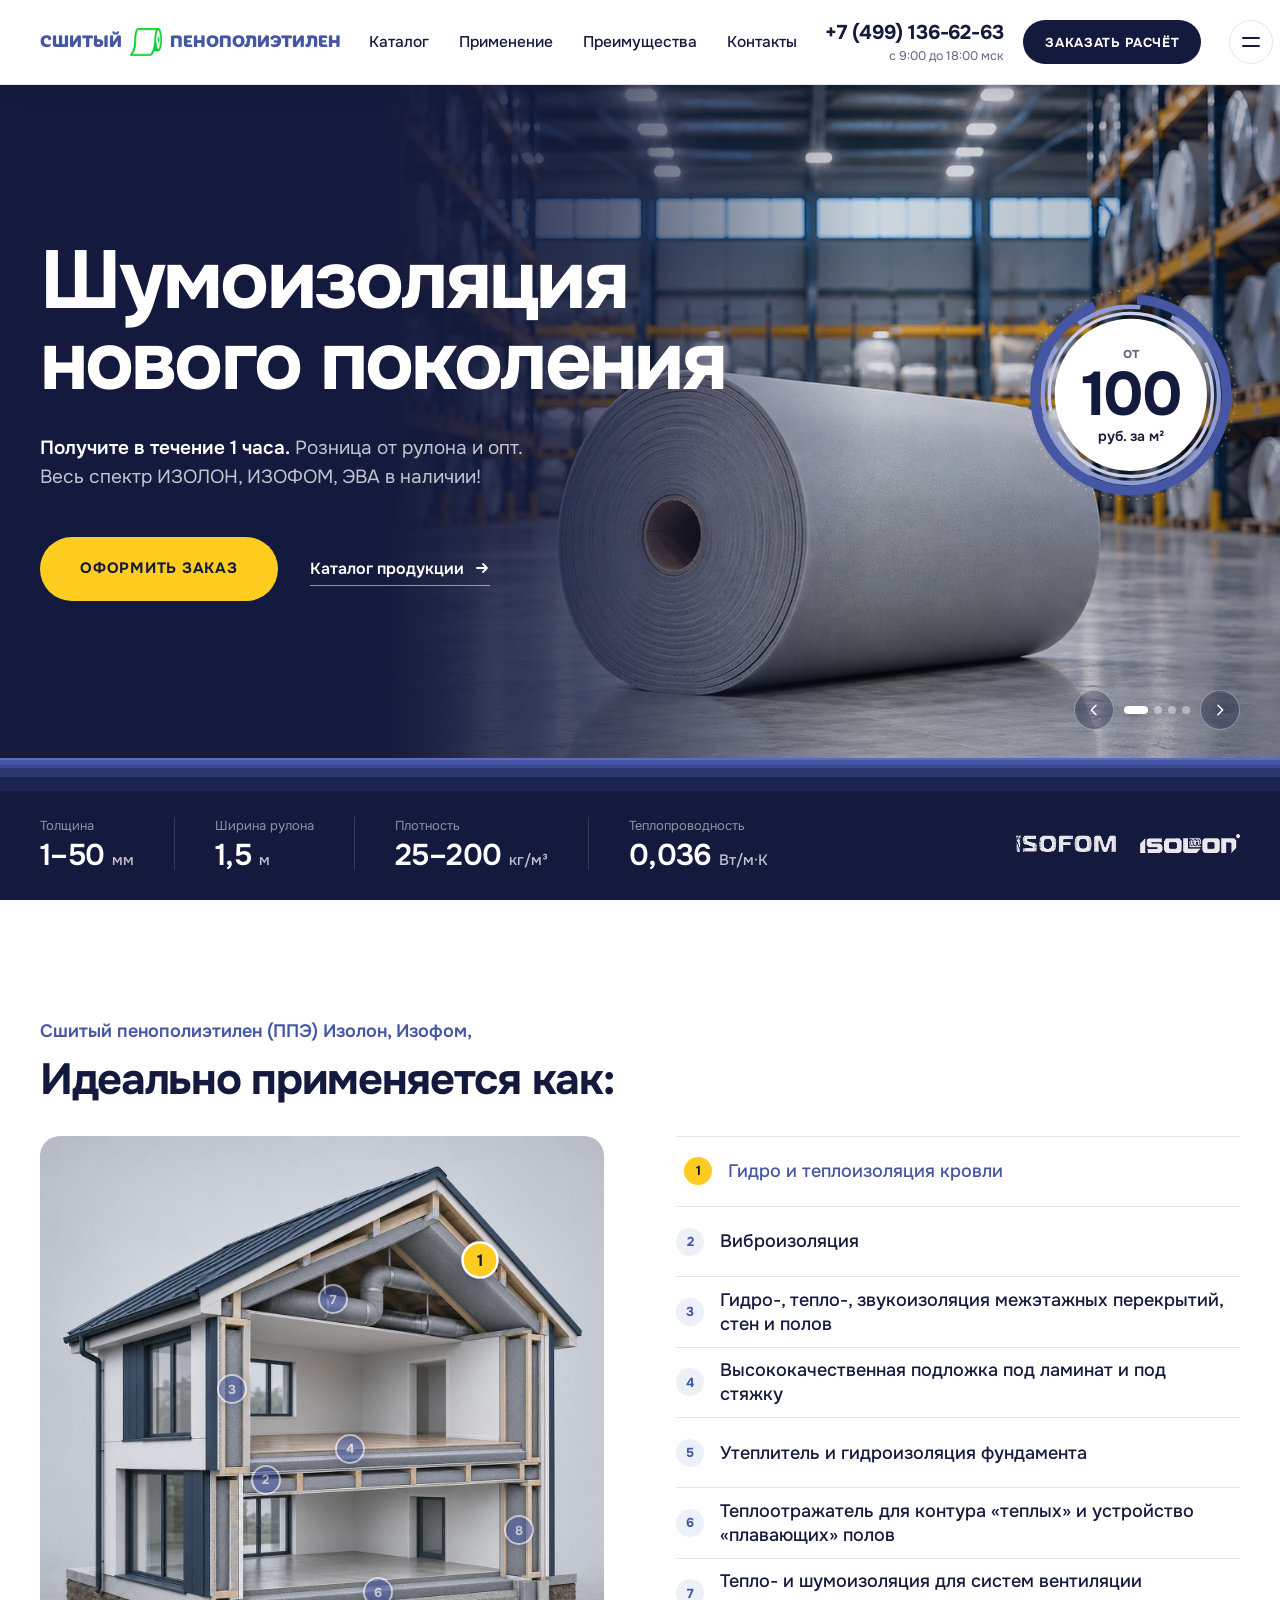
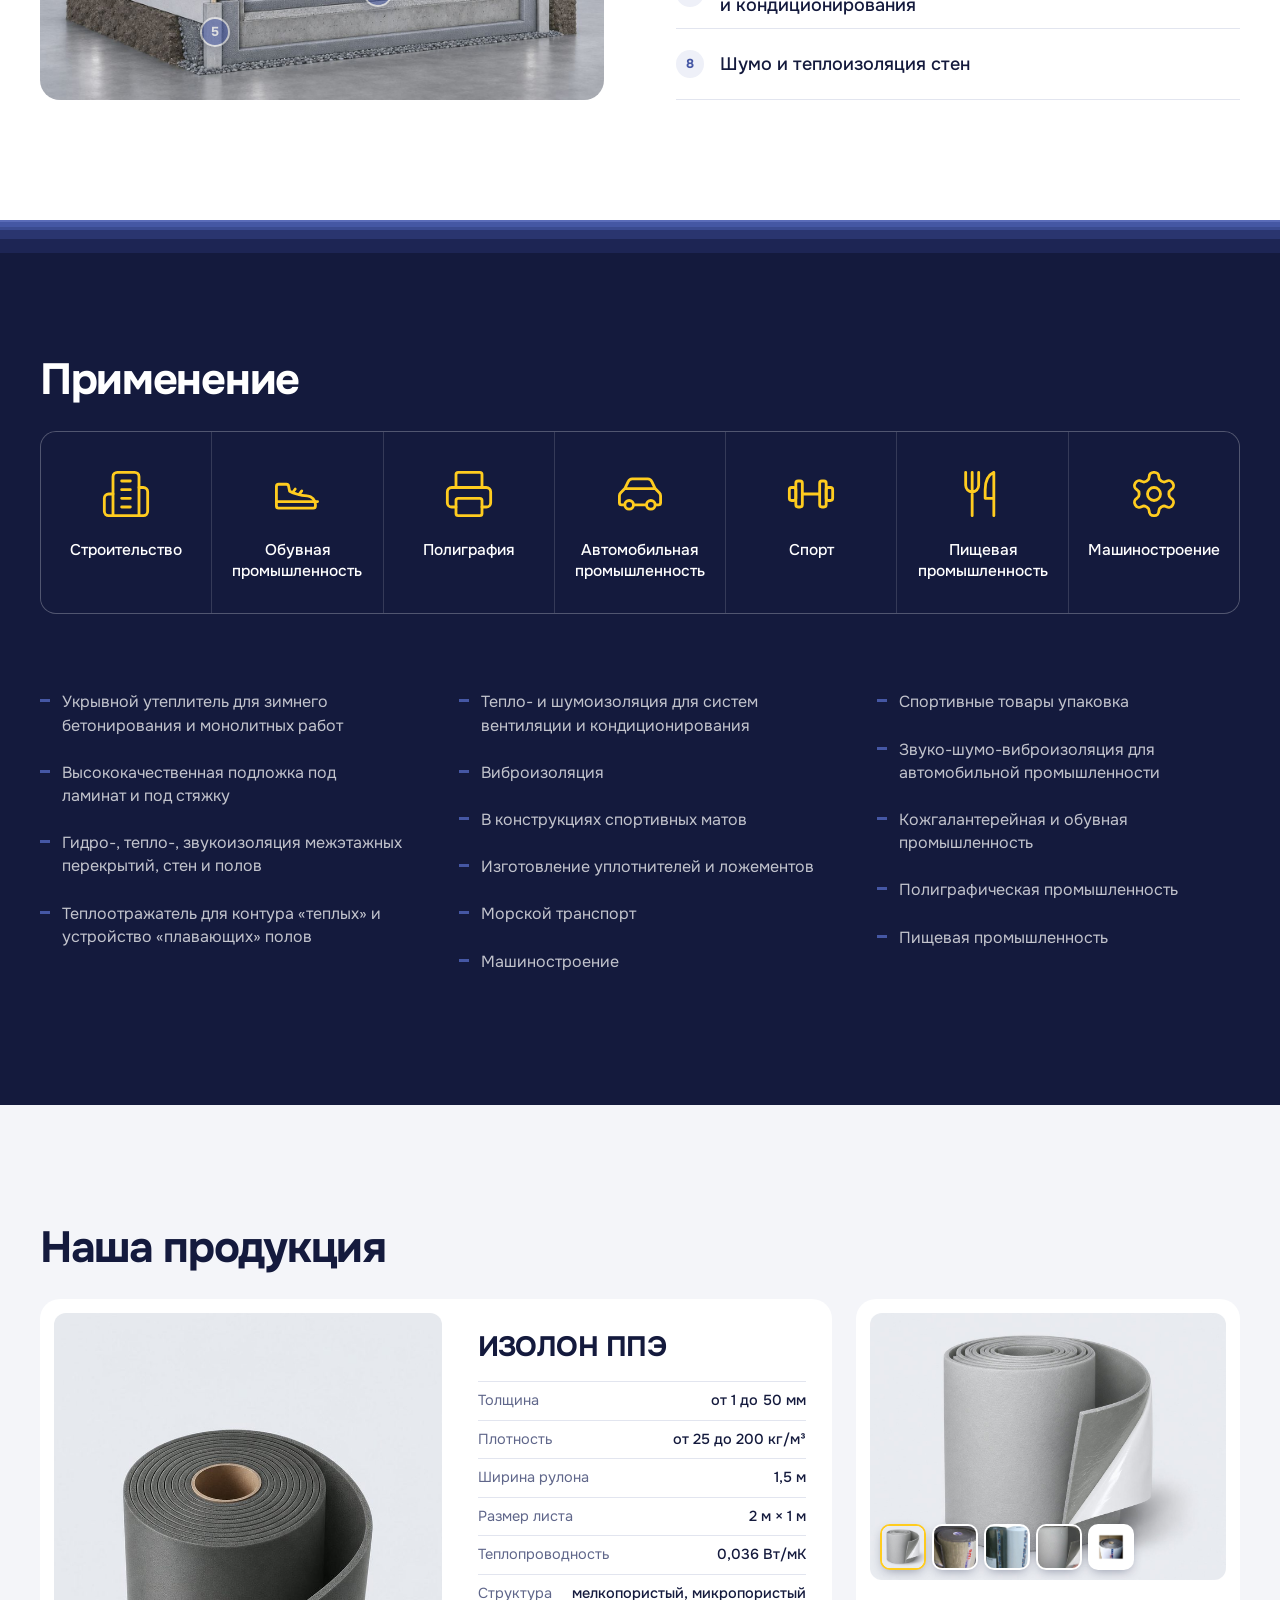
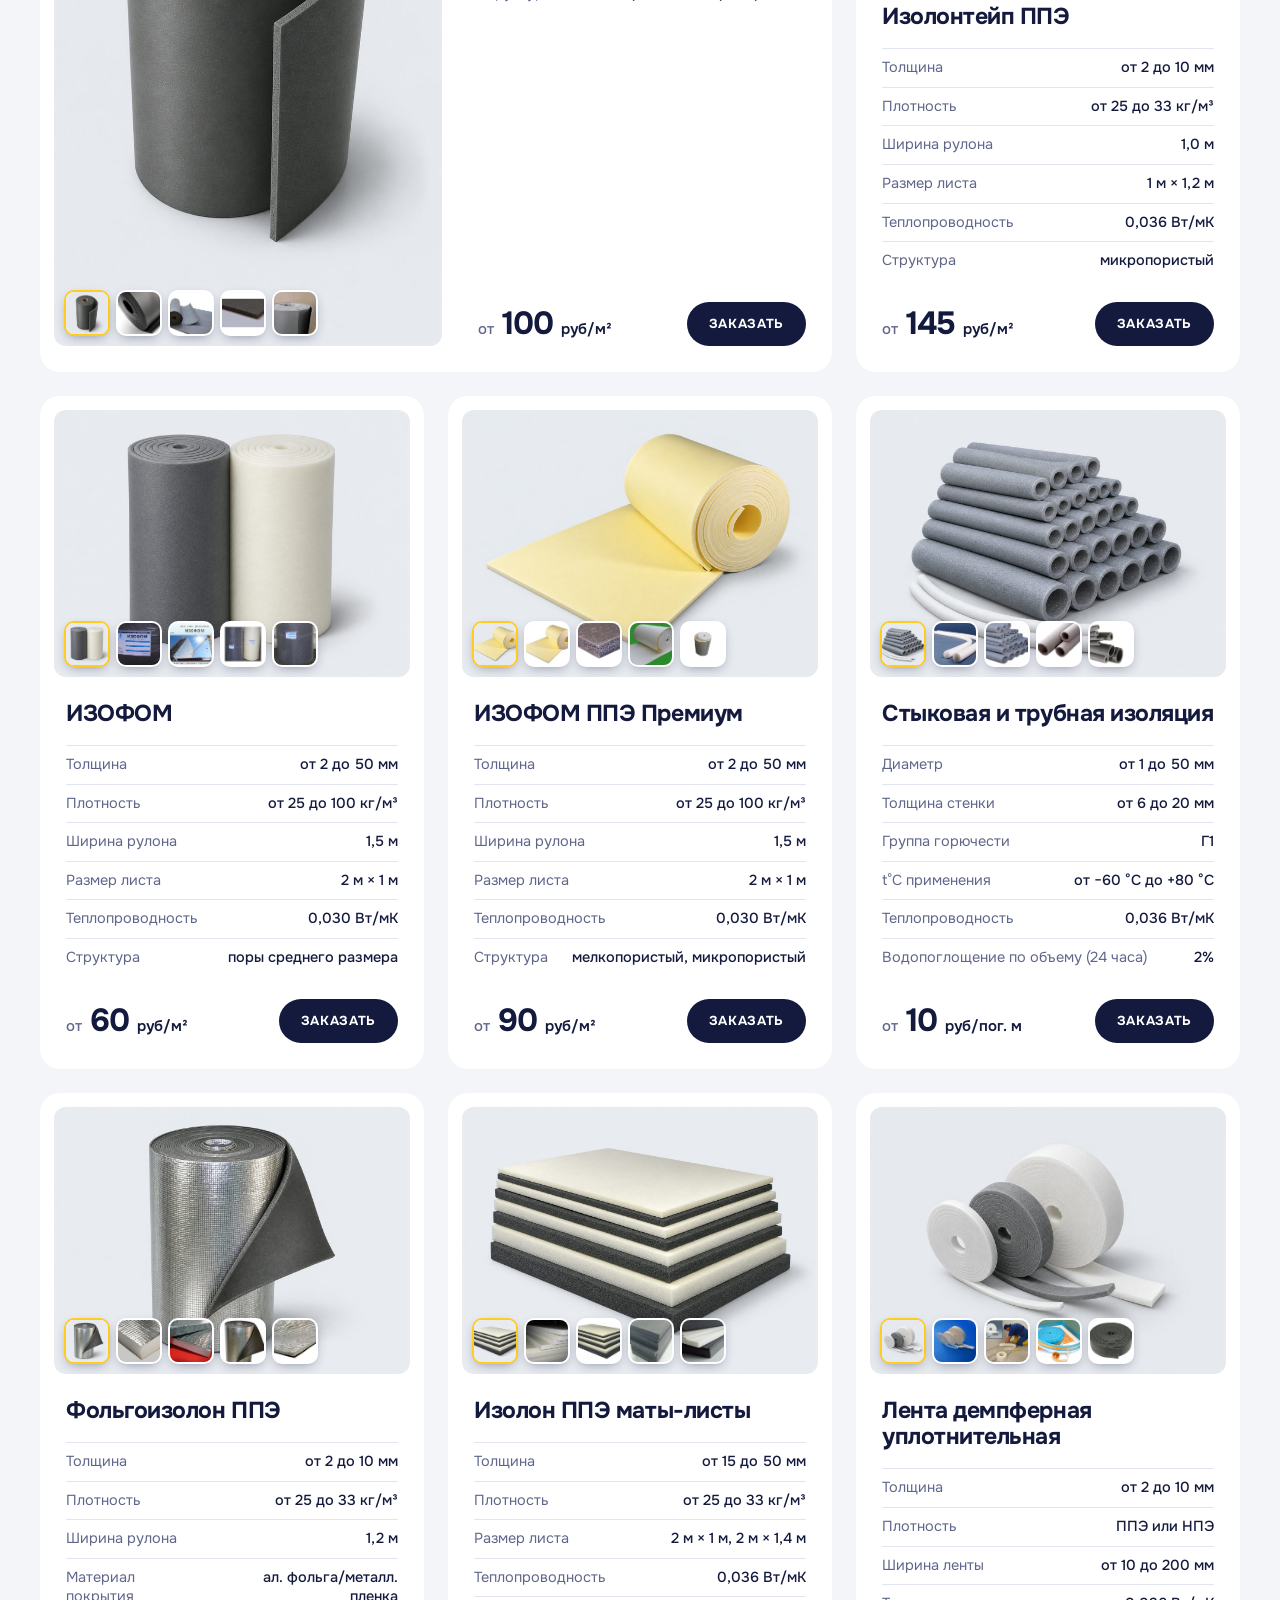
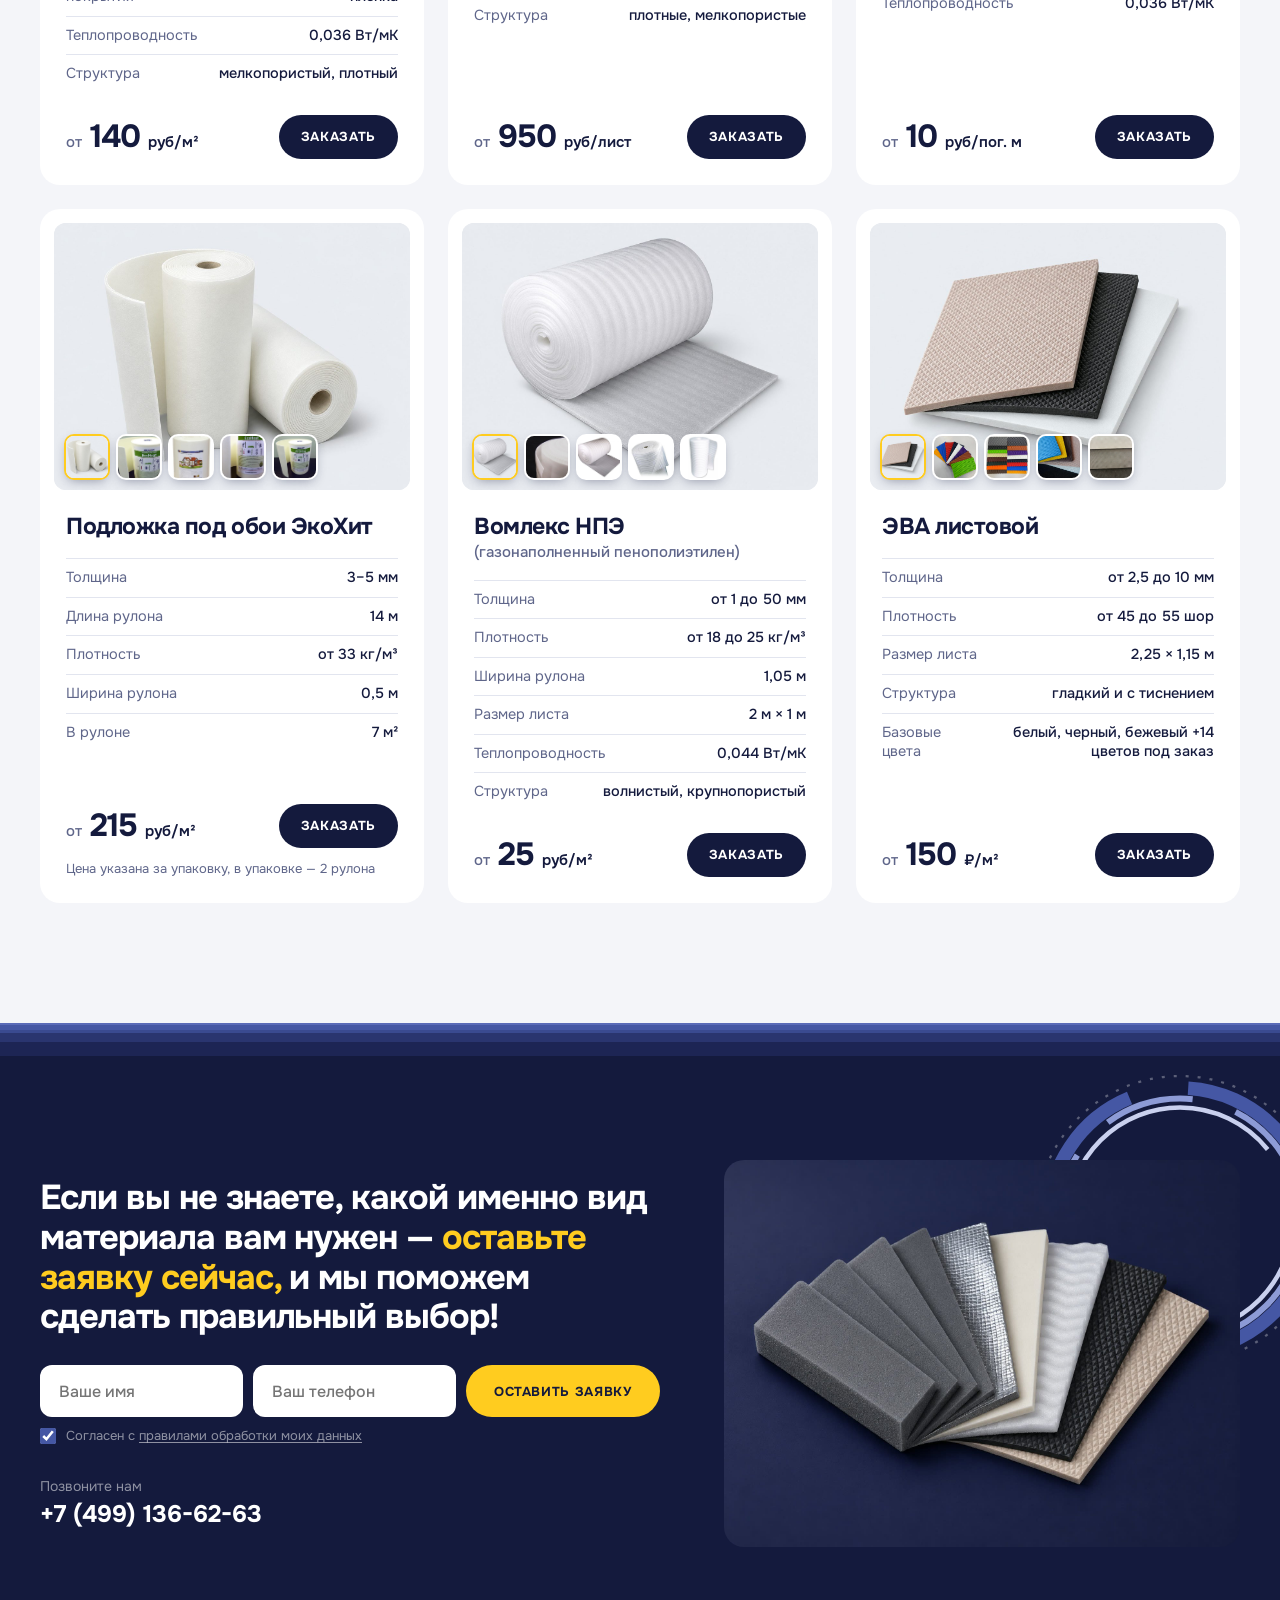
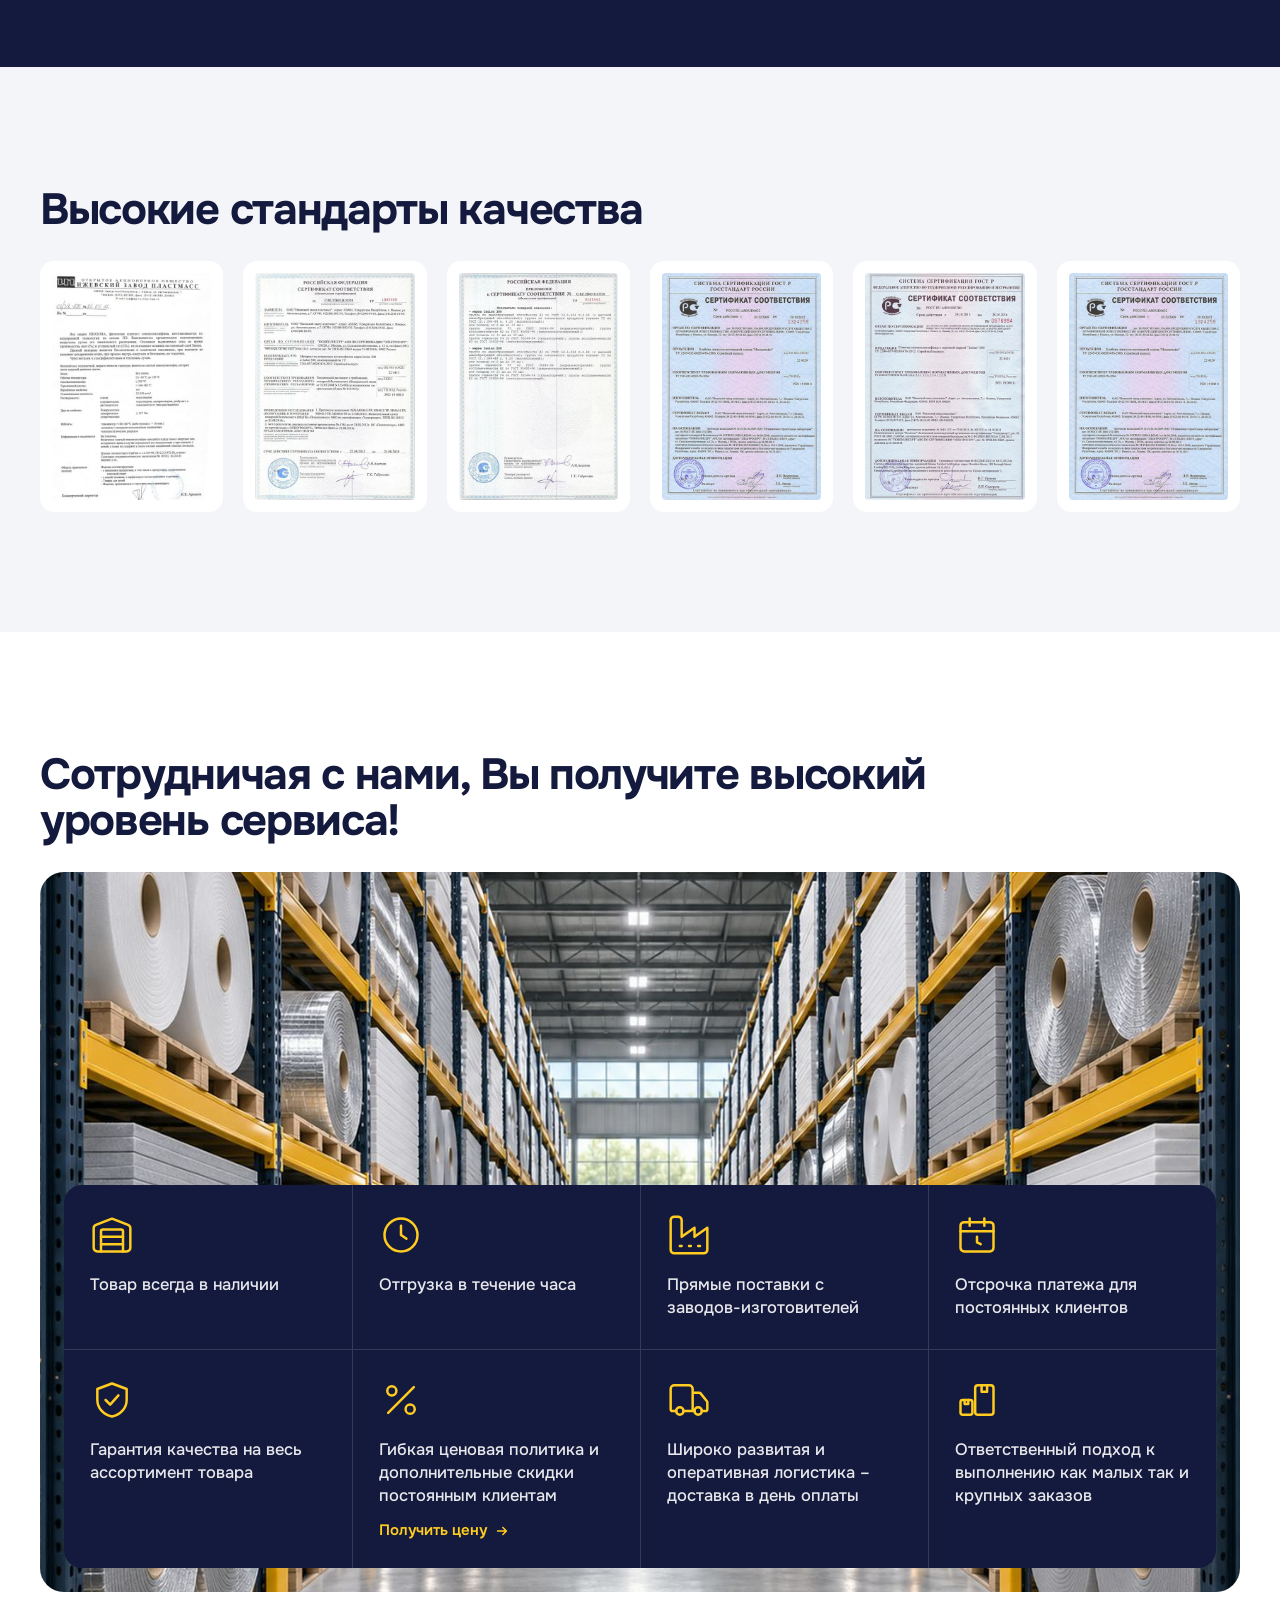
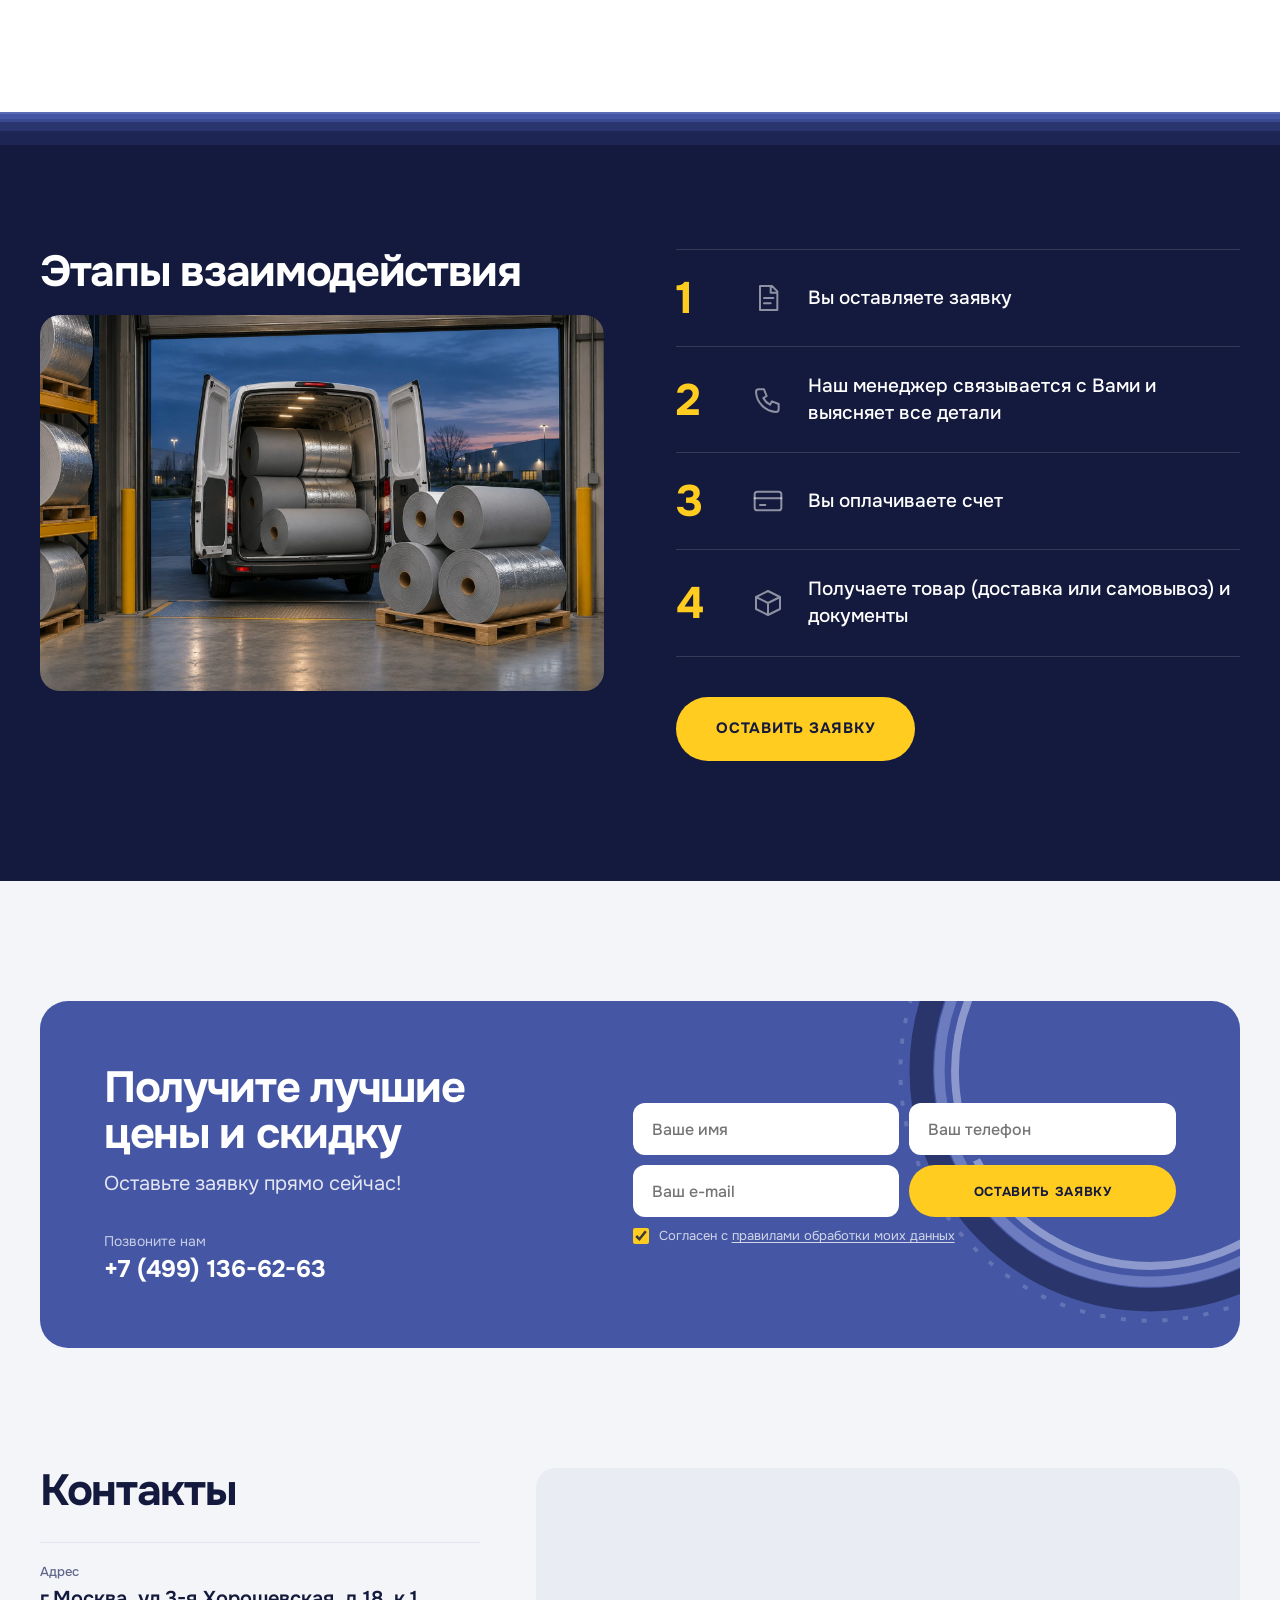
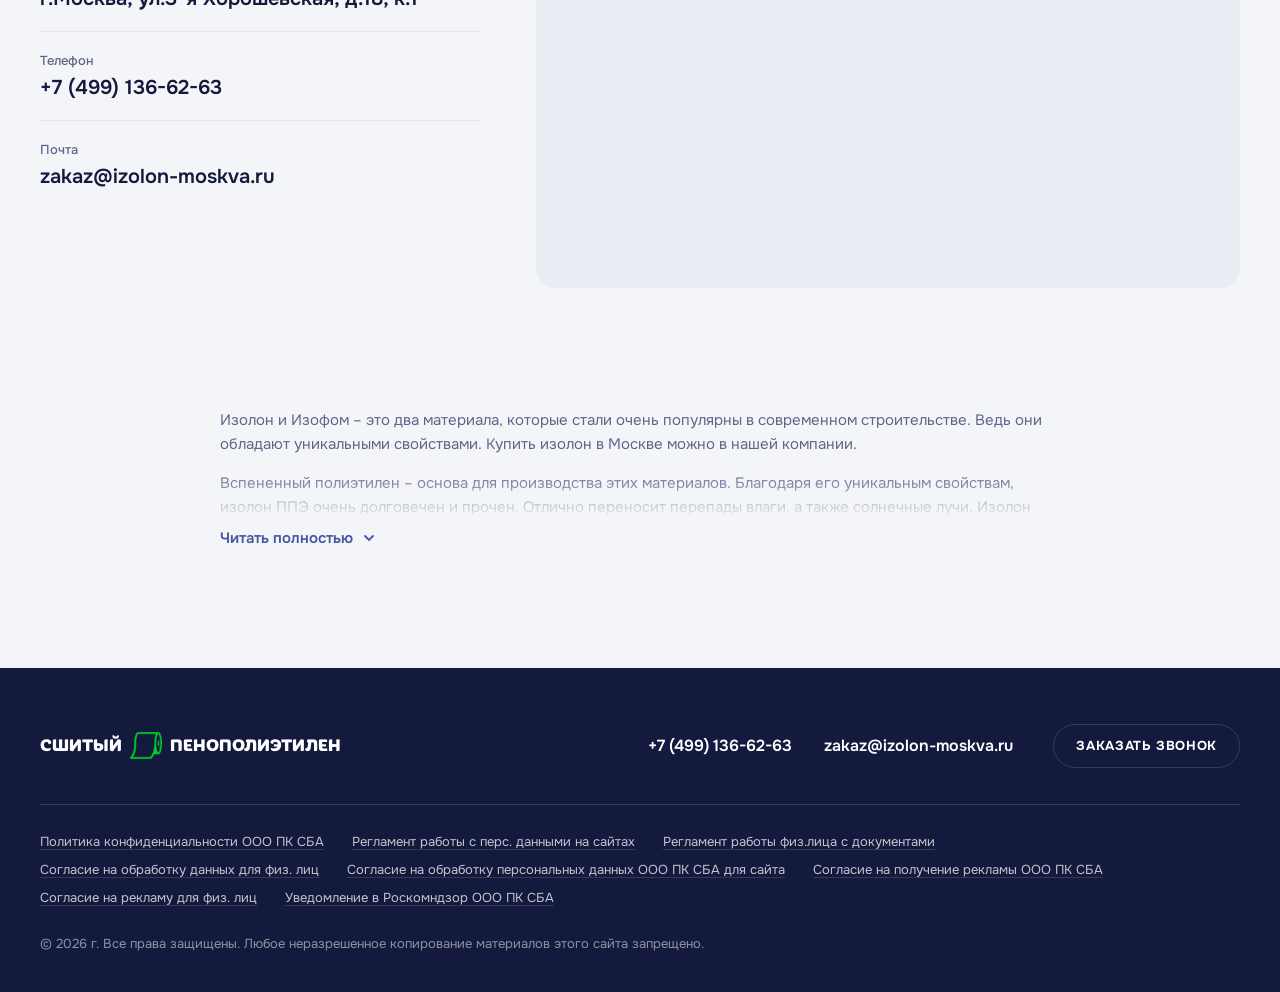
==== index.html @ d70c4917 "Иконки грузовика и коробок аккуратнее Co-Authored-By: Claude Opus 5.5 <noreply@anthropic.com>" ====
<!doctype html>
<html lang="ru">
<head>
<meta charset="utf-8">
<meta name="viewport" content="width=device-width, initial-scale=1">
<meta name="robots" content="noindex, nofollow">
<title>Весь спектр ИЗОЛОН и ИЗОФОМ в наличии!</title>
<link rel="preconnect" href="https://fonts.googleapis.com">
<link rel="preconnect" href="https://fonts.gstatic.com" crossorigin>
<link href="https://fonts.googleapis.com/css2?family=Onest:wght@400;500;600;700&display=swap" rel="stylesheet">
<link rel="stylesheet" href="styles.css?v=18">
<script>
  // Нет нового фото — подставить фото со старого сайта (data-fallback) или показать заглушку с именем файла
  function ph(i){var f=i.dataset.fallback;if(f&&i.getAttribute('src')!==f){i.src=f;i.parentNode.classList.add('is-old')}else{i.onerror=null;i.parentNode.classList.add('is-empty')}}
</script>
</head>
<body>

<header class="header">
  <div class="container header__row">
    <!-- Логотип сайта без изменений: шрифт Iskra, #4557A4, иконка рулона из оригинального спрайта -->
    <a class="logo" href="#" aria-label="Сшитый пенополиэтилен">
      <span>Сшитый</span>
      <img class="logo__icon" src="assets/logo-roll.png" alt="" width="39" height="33">
      <span>Пенополиэтилен</span>
    </a>

    <!-- Короткое меню в строке (≥1100px), полное — по бургеру -->
    <nav class="hnav" aria-label="Разделы">
      <a href="#catalog">Каталог</a>
      <a href="#usage">Применение</a>
      <a href="#benefits">Преимущества</a>
      <a href="#contacts">Контакты</a>
    </nav>

    <div class="header__contacts">
      <a class="hphone" href="tel:+74991366263">
        <span class="hphone__num">+7 (499) 136-62-63</span>
        <span class="hphone__sub">с 9:00 до 18:00 мск</span>
      </a>
      <a class="pill pill--ink" href="#discount" data-order="">Заказать расчёт</a>
    </div>

    <button class="burger" type="button" aria-label="Меню" aria-expanded="false"><span></span><span></span></button>
  </div>

  <!-- Меню по бургеру на всех экранах: шапка — только логотип, телефон и одна кнопка -->
  <div class="drawer">
    <div class="container">
      <nav class="drawer__nav" aria-label="Меню">
        <a href="#usage">Применение</a>
        <a href="#catalog">Каталог продукции</a>
        <a href="#benefits">Преимущества</a>
        <a href="#steps">Этапы работы</a>
        <a href="#discount">Получить скидку</a>
        <a href="#contacts">Контакты</a>
      </nav>
      <div class="drawer__contacts">
        <a href="tel:+74991366263">+7 (499) 136-62-63 <span>с 9:00 до 18:00 мск</span></a>
        <a href="mailto:zakaz@izolon-moskva.ru">zakaz@izolon-moskva.ru <span>отвечаем на все письма</span></a>
        <a class="pill pill--ink drawer__cta" href="#discount" data-order="">Заказать расчёт</a>
      </div>
    </div>
  </div>
</header>

<main>
  <section class="hero">
    <!-- Фон: слайдер assets/hero-1.jpg … hero-4.jpg (промпты в PHOTO-PROMPT.md).
         Рулон в центре кадра, кадр сдвинут вправо — рулон стоит справа от заголовка. -->
    <figure class="hero__media" aria-label="Фото продукции">
      <div class="slider" aria-roledescription="carousel">
        <div class="slider__track"></div>
      </div>
    </figure>

    <div class="container hero__body">
      <h1 class="hero__title">Шумоизоляция<br> нового поколения</h1>
      <p class="hero__lead"><b>Получите в течение 1 часа.</b> Розница от рулона и опт. Весь спектр ИЗОЛОН, ИЗОФОМ, ЭВА в наличии!</p>
      <div class="hero__actions">
        <a class="pill pill--accent pill--lg" href="#discount" data-order="">Оформить заказ</a>
        <a class="hero__link" href="#catalog">Каталог продукции
          <svg viewBox="0 0 16 16" aria-hidden="true"><path d="M3 8h10M9 4l4 4-4 4"/></svg>
        </a>
      </div>
      <!-- Цена — «торец рулона»: слои материала по спирали, цена в центре -->
      <p class="roll-tag">
        <svg class="roll-tag__rings" viewBox="0 0 200 200" aria-hidden="true">
          <circle cx="100" cy="100" r="96" class="r1"/><circle cx="100" cy="100" r="88" class="r2"/>
          <circle cx="100" cy="100" r="81" class="r3"/><circle cx="100" cy="100" r="75" class="r4"/>
          <circle cx="100" cy="100" r="70" class="r5"/>
        </svg>
        <span class="roll-tag__core">
          <span class="roll-tag__from">от</span>
          <span class="roll-tag__num">100</span>
          <span class="roll-tag__unit">руб. за&nbsp;м²</span>
        </span>
      </p>

      <div class="slider__nav" hidden>
        <button class="slider__arrow" type="button" data-dir="-1" aria-label="Предыдущее фото"><svg viewBox="0 0 24 24"><path d="M15 5l-7 7 7 7"/></svg></button>
        <div class="slider__dots"></div>
        <button class="slider__arrow" type="button" data-dir="1" aria-label="Следующее фото"><svg viewBox="0 0 24 24"><path d="M9 5l7 7-7 7"/></svg></button>
      </div>
    </div>

    <!-- «Срез»: слои материала как фирменный мотив + характеристики ИЗОЛОН ППЭ из каталога сайта -->
    <div class="cut">
      <div class="cut__layers" aria-hidden="true"><i></i><i></i><i></i><i></i><i></i></div>
      <div class="container cut__row">
        <dl class="cut__specs">
          <div><dt>Толщина</dt><dd>1–50 <small>мм</small></dd></div>
          <div><dt>Ширина рулона</dt><dd>1,5 <small>м</small></dd></div>
          <div><dt>Плотность</dt><dd>25–200 <small>кг/м³</small></dd></div>
          <div><dt>Теплопроводность</dt><dd>0,036 <small>Вт/м·К</small></dd></div>
        </dl>
        <div class="cut__brands" aria-label="Бренды">
          <img src="assets/logo-isofom.png" alt="ISOFOM" width="120" height="20">
          <img src="assets/logo-isolon.png" alt="ISOLON" width="120" height="22">
        </div>
      </div>
    </div>
  </section>

  <!-- ══ Применение ══ -->
  <section class="sec usage" id="usage">
    <div class="container">
      <h2 class="sec__title usage__title"><span class="usage__kicker">Сшитый пенополиэтилен (ППЭ) Изолон, Изофом,</span> Идеально применяется&nbsp;как:</h2>
      <div class="usage__grid">
        <!-- Фото: assets/photos/usage-house.jpg 1:1 (промпт в PHOTO-PROMPTS.md) -->
        <figure class="ph usage__media" data-file="photos/usage-house.jpg">
          <img src="assets/photos/usage-house.jpg" alt="Разрез дома: где работает изоляция из сшитого пенополиэтилена" loading="lazy" onerror="ph(this)">
          <!-- Точки на разрезе дома: номер = пункт списка справа. Координаты в % от кадра usage-house.jpg -->
          <button class="pin" type="button" data-u="1" style="left:78%;top:22%" aria-label="Пункт 1">1</button>
          <button class="pin" type="button" data-u="2" style="left:40%;top:61%" aria-label="Пункт 2">2</button>
          <button class="pin" type="button" data-u="3" style="left:34%;top:45%" aria-label="Пункт 3">3</button>
          <button class="pin" type="button" data-u="4" style="left:55%;top:55.5%" aria-label="Пункт 4">4</button>
          <button class="pin" type="button" data-u="5" style="left:31%;top:88%" aria-label="Пункт 5">5</button>
          <button class="pin" type="button" data-u="6" style="left:60%;top:81%" aria-label="Пункт 6">6</button>
          <button class="pin" type="button" data-u="7" style="left:52%;top:29%" aria-label="Пункт 7">7</button>
          <button class="pin" type="button" data-u="8" style="left:85%;top:70%" aria-label="Пункт 8">8</button>
        </figure>
        <ol class="usage__list">
          <li data-u="1">Гидро и теплоизоляция кровли</li>
          <li data-u="2">Виброизоляция</li>
          <li data-u="3">Гидро-, тепло-, звукоизоляция межэтажных перекрытий, стен и&nbsp;полов</li>
          <li data-u="4">Высококачественная подложка под ламинат и&nbsp;под стяжку</li>
          <li data-u="5">Утеплитель и гидроизоляция фундамента</li>
          <li data-u="6">Теплоотражатель для контура «теплых» и&nbsp;устройство «плавающих» полов</li>
          <li data-u="7">Тепло- и шумоизоляция для систем вентиляции и&nbsp;кондиционирования</li>
          <li data-u="8">Шумо и теплоизоляция стен</li>
        </ol>
      </div>
    </div>
  </section>

  <section class="sec sec--ink fields">
    <div class="cut__layers" aria-hidden="true"><i></i><i></i><i></i><i></i><i></i></div>
    <div class="container">
      <h2 class="sec__title">Применение</h2>
      <ul class="fields__icons">
        <li><svg><use href="#i-build"/></svg>Строительство</li>
        <li><svg><use href="#i-shoe"/></svg>Обувная промышленность</li>
        <li><svg><use href="#i-print"/></svg>Полиграфия</li>
        <li><svg><use href="#i-car"/></svg>Автомобильная промышленность</li>
        <li><svg><use href="#i-sport"/></svg>Спорт</li>
        <li><svg><use href="#i-food"/></svg>Пищевая промышленность</li>
        <li><svg><use href="#i-gear"/></svg>Машиностроение</li>
      </ul>
      <ul class="fields__list">
        <li>Укрывной утеплитель для зимнего бетонирования и монолитных работ</li>
        <li>Высококачественная подложка под ламинат и под стяжку</li>
        <li>Гидро-, тепло-, звукоизоляция межэтажных перекрытий, стен и полов</li>
        <li>Теплоотражатель для контура «теплых» и устройство «плавающих» полов</li>
        <li>Тепло- и шумоизоляция для систем вентиляции и кондиционирования</li>
        <li>Виброизоляция</li>
        <li>В конструкциях спортивных матов</li>
        <li>Изготовление уплотнителей и ложементов</li>
        <li>Морской транспорт</li>
        <li>Машиностроение</li>
        <li>Спортивные товары упаковка</li>
        <li>Звуко-шумо-виброизоляция для автомобильной промышленности</li>
        <li>Кожгалантерейная и обувная промышленность</li>
        <li>Полиграфическая промышленность</li>
        <li>Пищевая промышленность</li>
      </ul>
    </div>
  </section>

  <!-- ══ Каталог: одна сетка карточек. Фото assets/catalog/NN-*.jpg 4:3; пока их нет — показывается фото со старого сайта ══ -->
  <section class="sec catalog" id="catalog">
    <div class="container">
      <h2 class="sec__title">Наша продукция</h2>
      <div class="catalog__grid">

        <article class="card card--wide">
          <figure class="ph card__media" data-gallery="01-izolon-ppe"><img src="assets/catalog/01-izolon-ppe.jpg" data-fallback="assets/src/old-site/catalog/01-izolon-ppe/1.jpg" alt="ИЗОЛОН ППЭ в рулоне" loading="lazy" onerror="ph(this)"></figure>
          <h3 class="card__title">ИЗОЛОН ППЭ</h3>
          <dl class="card__specs">
            <div><dt>Толщина</dt><dd>от 1 до 50 мм</dd></div>
            <div><dt>Плотность</dt><dd>от 25 до 200 кг/м³</dd></div>
            <div><dt>Ширина рулона</dt><dd>1,5 м</dd></div>
            <div><dt>Размер листа</dt><dd>2 м × 1 м</dd></div>
            <div><dt>Теплопроводность</dt><dd>0,036 Вт/мК</dd></div>
            <div><dt>Структура</dt><dd>мелкопористый, микропористый</dd></div>
          </dl>
          <div class="card__foot"><p class="card__price"><span>от</span> 100 <small>руб/м²</small></p><button class="pill pill--ink" type="button" data-order="Изолон">Заказать</button></div>
        </article>

        <article class="card">
          <figure class="ph card__media" data-gallery="02-izolontape"><img src="assets/catalog/02-izolontape.jpg" data-fallback="assets/src/old-site/catalog/02-izolontape/3.jpg" alt="Изолонтейп ППЭ" loading="lazy" onerror="ph(this)"></figure>
          <h3 class="card__title">Изолонтейп ППЭ</h3>
          <dl class="card__specs">
            <div><dt>Толщина</dt><dd>от 2 до 10 мм</dd></div>
            <div><dt>Плотность</dt><dd>от 25 до 33 кг/м³</dd></div>
            <div><dt>Ширина рулона</dt><dd>1,0 м</dd></div>
            <div><dt>Размер листа</dt><dd>1 м × 1,2 м</dd></div>
            <div><dt>Теплопроводность</dt><dd>0,036 Вт/мК</dd></div>
            <div><dt>Структура</dt><dd>микропористый</dd></div>
          </dl>
          <div class="card__foot"><p class="card__price"><span>от</span> 145 <small>руб/м²</small></p><button class="pill pill--ink" type="button" data-order="Изолонтейп">Заказать</button></div>
        </article>

        <article class="card">
          <figure class="ph card__media" data-gallery="03-isofom"><img src="assets/catalog/03-isofom.jpg" data-fallback="assets/src/old-site/catalog/03-isofom/3.jpg" alt="ИЗОФОМ в рулонах" loading="lazy" onerror="ph(this)"></figure>
          <h3 class="card__title">ИЗОФОМ</h3>
          <dl class="card__specs">
            <div><dt>Толщина</dt><dd>от 2 до 50 мм</dd></div>
            <div><dt>Плотность</dt><dd>от 25 до 100 кг/м³</dd></div>
            <div><dt>Ширина рулона</dt><dd>1,5 м</dd></div>
            <div><dt>Размер листа</dt><dd>2 м × 1 м</dd></div>
            <div><dt>Теплопроводность</dt><dd>0,030 Вт/мК</dd></div>
            <div><dt>Структура</dt><dd>поры среднего размера</dd></div>
          </dl>
          <div class="card__foot"><p class="card__price"><span>от</span> 60 <small>руб/м²</small></p><button class="pill pill--ink" type="button" data-order="Изофом">Заказать</button></div>
        </article>

        <article class="card">
          <figure class="ph card__media" data-gallery="04-isofom-premium"><img src="assets/catalog/04-isofom-premium.jpg" data-fallback="assets/src/old-site/catalog/04-isofom-premium/1.jpg" alt="ИЗОФОМ ППЭ Премиум" loading="lazy" onerror="ph(this)"></figure>
          <h3 class="card__title">ИЗОФОМ ППЭ Премиум</h3>
          <dl class="card__specs">
            <div><dt>Толщина</dt><dd>от 2 до 50 мм</dd></div>
            <div><dt>Плотность</dt><dd>от 25 до 100 кг/м³</dd></div>
            <div><dt>Ширина рулона</dt><dd>1,5 м</dd></div>
            <div><dt>Размер листа</dt><dd>2 м × 1 м</dd></div>
            <div><dt>Теплопроводность</dt><dd>0,030 Вт/мК</dd></div>
            <div><dt>Структура</dt><dd>мелкопористый, микропористый</dd></div>
          </dl>
          <div class="card__foot"><p class="card__price"><span>от</span> 90 <small>руб/м²</small></p><button class="pill pill--ink" type="button" data-order="ИЗОФОМ ППЭ Премиум">Заказать</button></div>
        </article>

        <article class="card">
          <figure class="ph card__media" data-gallery="05-tube-insulation"><img src="assets/catalog/05-tube-insulation.jpg" data-fallback="assets/src/old-site/catalog/05-tube-insulation/2.jpg" alt="Трубная изоляция из пенополиэтилена" loading="lazy" onerror="ph(this)"></figure>
          <h3 class="card__title">Стыковая и трубная изоляция</h3>
          <dl class="card__specs">
            <div><dt>Диаметр</dt><dd>от 1 до 50 мм</dd></div>
            <div><dt>Толщина стенки</dt><dd>от 6 до 20 мм</dd></div>
            <div><dt>Группа горючести</dt><dd>Г1</dd></div>
            <div><dt>t°C применения</dt><dd>от −60 °C до +80 °C</dd></div>
            <div><dt>Теплопроводность</dt><dd>0,036 Вт/мК</dd></div>
            <div><dt>Водопоглощение по объему (24 часа)</dt><dd>2%</dd></div>
          </dl>
          <div class="card__foot"><p class="card__price"><span>от</span> 10 <small>руб/пог.&nbsp;м</small></p><button class="pill pill--ink" type="button" data-order="Стыковая и трубная изоляция">Заказать</button></div>
        </article>

        <article class="card">
          <figure class="ph card__media" data-gallery="06-folgoizolon"><img src="assets/catalog/06-folgoizolon.jpg" data-fallback="assets/src/old-site/catalog/06-folgoizolon/3.jpg" alt="Фольгоизолон ППЭ в рулоне" loading="lazy" onerror="ph(this)"></figure>
          <h3 class="card__title">Фольгоизолон ППЭ</h3>
          <dl class="card__specs">
            <div><dt>Толщина</dt><dd>от 2 до 10 мм</dd></div>
            <div><dt>Плотность</dt><dd>от 25 до 33 кг/м³</dd></div>
            <div><dt>Ширина рулона</dt><dd>1,2 м</dd></div>
            <div><dt>Материал покрытия</dt><dd>ал. фольга/металл. пленка</dd></div>
            <div><dt>Теплопроводность</dt><dd>0,036 Вт/мК</dd></div>
            <div><dt>Структура</dt><dd>мелкопористый, плотный</dd></div>
          </dl>
          <div class="card__foot"><p class="card__price"><span>от</span> 140 <small>руб/м²</small></p><button class="pill pill--ink" type="button" data-order="Фольгоизолон">Заказать</button></div>
        </article>

        <article class="card">
          <figure class="ph card__media" data-gallery="07-mats-sheets"><img src="assets/catalog/07-mats-sheets.jpg" data-fallback="assets/src/old-site/catalog/07-mats-sheets/2.jpg" alt="Изолон ППЭ маты-листы" loading="lazy" onerror="ph(this)"></figure>
          <h3 class="card__title">Изолон ППЭ маты-листы</h3>
          <dl class="card__specs">
            <div><dt>Толщина</dt><dd>от 15 до 50 мм</dd></div>
            <div><dt>Плотность</dt><dd>от 25 до 33 кг/м³</dd></div>
            <div><dt>Размер листа</dt><dd>2 м × 1 м, 2 м × 1,4 м</dd></div>
            <div><dt>Теплопроводность</dt><dd>0,036 Вт/мК</dd></div>
            <div><dt>Структура</dt><dd>плотные, мелкопористые</dd></div>
          </dl>
          <div class="card__foot"><p class="card__price"><span>от</span> 950 <small>руб/лист</small></p><button class="pill pill--ink" type="button" data-order="Изолон ППЭ маты-листы">Заказать</button></div>
        </article>

        <article class="card">
          <figure class="ph card__media" data-gallery="08-damper-tape"><img src="assets/catalog/08-damper-tape.jpg" data-fallback="assets/src/old-site/catalog/08-damper-tape/1.jpg" alt="Лента демпферная уплотнительная" loading="lazy" onerror="ph(this)"></figure>
          <h3 class="card__title">Лента демпферная уплотнительная</h3>
          <dl class="card__specs">
            <div><dt>Толщина</dt><dd>от 2 до 10 мм</dd></div>
            <div><dt>Плотность</dt><dd>ППЭ или НПЭ</dd></div>
            <div><dt>Ширина ленты</dt><dd>от 10 до 200 мм</dd></div>
            <div><dt>Теплопроводность</dt><dd>0,036 Вт/мК</dd></div>
          </dl>
          <div class="card__foot"><p class="card__price"><span>от</span> 10 <small>руб/пог.&nbsp;м</small></p><button class="pill pill--ink" type="button" data-order="Лента демпферная">Заказать</button></div>
        </article>

        <article class="card">
          <figure class="ph card__media" data-gallery="09-ecoheat"><img src="assets/catalog/09-ecoheat.jpg" data-fallback="assets/src/old-site/catalog/09-ecoheat/1.jpg" alt="Подложка под обои ЭкоХит" loading="lazy" onerror="ph(this)"></figure>
          <h3 class="card__title">Подложка под обои ЭкоХит</h3>
          <dl class="card__specs">
            <div><dt>Толщина</dt><dd>3–5 мм</dd></div>
            <div><dt>Длина рулона</dt><dd>14 м</dd></div>
            <div><dt>Плотность</dt><dd>от 33 кг/м³</dd></div>
            <div><dt>Ширина рулона</dt><dd>0,5 м</dd></div>
            <div><dt>В рулоне</dt><dd>7 м²</dd></div>
          </dl>
          <div class="card__foot"><p class="card__price"><span>от</span> 215 <small>руб/м²</small></p><button class="pill pill--ink" type="button" data-order="Подложка под обои">Заказать</button></div>
          <p class="card__note">Цена указана за упаковку, в упаковке — 2 рулона</p>
        </article>

        <article class="card">
          <figure class="ph card__media" data-gallery="10-vomlex-npe"><img src="assets/catalog/10-vomlex-npe.jpg" data-fallback="assets/src/old-site/catalog/10-vomlex-npe/2.jpg" alt="Вомлекс НПЭ в рулоне" loading="lazy" onerror="ph(this)"></figure>
          <h3 class="card__title">Вомлекс НПЭ <span>(газонаполненный пенополиэтилен)</span></h3>
          <dl class="card__specs">
            <div><dt>Толщина</dt><dd>от 1 до 50 мм</dd></div>
            <div><dt>Плотность</dt><dd>от 18 до 25 кг/м³</dd></div>
            <div><dt>Ширина рулона</dt><dd>1,05 м</dd></div>
            <div><dt>Размер листа</dt><dd>2 м × 1 м</dd></div>
            <div><dt>Теплопроводность</dt><dd>0,044 Вт/мК</dd></div>
            <div><dt>Структура</dt><dd>волнистый, крупнопористый</dd></div>
          </dl>
          <div class="card__foot"><p class="card__price"><span>от</span> 25 <small>руб/м²</small></p><button class="pill pill--ink" type="button" data-order="Изолон НПЭ">Заказать</button></div>
        </article>

        <article class="card">
          <figure class="ph card__media" data-gallery="11-eva"><img src="assets/catalog/11-eva.jpg" data-fallback="assets/src/old-site/catalog/11-eva/3.jpg" alt="ЭВА листовой в базовых цветах" loading="lazy" onerror="ph(this)"></figure>
          <h3 class="card__title">ЭВА листовой</h3>
          <dl class="card__specs">
            <div><dt>Толщина</dt><dd>от 2,5 до 10 мм</dd></div>
            <div><dt>Плотность</dt><dd>от 45 до 55 шор</dd></div>
            <div><dt>Размер листа</dt><dd>2,25 × 1,15 м</dd></div>
            <div><dt>Структура</dt><dd>гладкий и с тиснением</dd></div>
            <div><dt>Базовые цвета</dt><dd>белый, черный, бежевый +14 цветов под заказ</dd></div>
          </dl>
          <div class="card__foot"><p class="card__price"><span>от</span> 150 <small>₽/м²</small></p><button class="pill pill--ink" type="button" data-order="ЭВА листовой">Заказать</button></div>
        </article>


      </div>
    </div>
  </section>

  <!-- ══ Лид-форма «Если вы не знаете…» (со старого сайта, между каталогом и сертификатами) ══ -->
  <section class="sec sec--ink lead" id="help">
    <div class="cut__layers" aria-hidden="true"><i></i><i></i><i></i><i></i><i></i></div>
    <div class="container lead__grid">
      <div class="lead__body">
        <h2 class="sec__title lead__title">Если вы не знаете, какой именно вид материала вам нужен — <span>оставьте заявку сейчас,</span> и&nbsp;мы поможем сделать правильный выбор!</h2>
        <form class="form lead__form" data-form>
          <input class="field" type="text" name="name" placeholder="Ваше имя" autocomplete="name">
          <input class="field" type="tel" name="phone" placeholder="Ваш телефон" autocomplete="tel" required>
          <button class="pill pill--accent" type="submit">Оставить заявку</button>
          <label class="check"><input type="checkbox" required checked><span>Согласен с <a href="#" data-modal="consent">правилами обработки моих данных</a></span></label>
        </form>
        <p class="lead__call">Позвоните нам <a href="tel:+74991366263">+7 (499) 136-62-63</a></p>
      </div>
      <!-- Фото: assets/photos/help-samples.jpg 4:3 (промпт в PHOTO-PROMPTS-BLOCKS.md) -->
      <div class="lead__visual"><svg class="rings rings--lead" viewBox="0 0 200 200" aria-hidden="true"><circle cx="100" cy="100" r="96" class="r1"/><circle cx="100" cy="100" r="88" class="r2"/><circle cx="100" cy="100" r="81" class="r3"/><circle cx="100" cy="100" r="75" class="r4"/></svg><figure class="ph lead__media" data-file="photos/help-samples.jpg"><img src="assets/photos/help-samples.jpg" alt="Образцы материалов" loading="lazy" onerror="ph(this)"></figure></div>
    </div>
  </section>

  <!-- ══ Сертификаты ══ -->
  <section class="sec certs" id="certs">
    <div class="container">
      <h2 class="sec__title">Высокие стандарты качества</h2>
      <div class="certs__row">
        <a href="assets/certs/cert-1-full.jpg" data-lightbox><img src="assets/certs/cert-1.jpg" alt="Сертификат 1" loading="lazy" width="450" height="640"></a>
        <a href="assets/certs/cert-2.jpg" data-lightbox><img src="assets/certs/cert-2.jpg" alt="Сертификат 2" loading="lazy" width="450" height="640"></a>
        <a href="assets/certs/cert-3.jpg" data-lightbox><img src="assets/certs/cert-3.jpg" alt="Сертификат 3" loading="lazy" width="450" height="640"></a>
        <a href="assets/certs/cert-4.jpg" data-lightbox><img src="assets/certs/cert-4.jpg" alt="Сертификат 4" loading="lazy" width="450" height="640"></a>
        <a href="assets/certs/cert-5.jpg" data-lightbox><img src="assets/certs/cert-5.jpg" alt="Сертификат 5" loading="lazy" width="450" height="640"></a>
        <a href="assets/certs/cert-6.jpg" data-lightbox><img src="assets/certs/cert-6.jpg" alt="Сертификат 6" loading="lazy" width="450" height="640"></a>
      </div>
    </div>
  </section>

  <!-- ══ Преимущества ══ -->
  <section class="sec benefits" id="benefits">
    <div class="container">
      <h2 class="sec__title">Сотрудничая с нами, Вы&nbsp;получите высокий уровень сервиса!</h2>
      <!-- Склад на всю ширину, поверх — сплошная плашка с 8 пунктами -->
      <div class="benefits__band">
        <figure class="ph benefits__media" data-file="photos/benefits-stock.jpg"><img src="assets/photos/benefits-stock.jpg" alt="Склад: рулоны пенополиэтилена на стеллажах" loading="lazy" onerror="ph(this)"></figure>
        <div class="benefits__panel">
          <div class="benefit"><svg><use href="#i-stock"/></svg><p>товар всегда в наличии</p></div>
          <div class="benefit"><svg><use href="#i-clock"/></svg><p>отгрузка в течение часа</p></div>
          <div class="benefit"><svg><use href="#i-factory"/></svg><p>прямые поставки с заводов-изготовителей</p></div>
          <div class="benefit"><svg><use href="#i-calendar"/></svg><p>отсрочка платежа для постоянных клиентов</p></div>
          <div class="benefit"><svg><use href="#i-shield"/></svg><p>гарантия качества на весь ассортимент товара</p></div>
          <div class="benefit"><svg><use href="#i-percent"/></svg><p>гибкая ценовая политика и дополнительные скидки постоянным клиентам</p><button class="benefit__link" type="button" data-modal="callback">Получить цену <svg viewBox="0 0 16 16"><path d="M3 8h10M9 4l4 4-4 4"/></svg></button></div>
          <div class="benefit"><svg><use href="#i-truck"/></svg><p>широко развитая и оперативная логистика – доставка в день оплаты</p></div>
          <div class="benefit"><svg><use href="#i-scale"/></svg><p>ответственный подход к выполнению как малых так и крупных заказов</p></div>
        </div>
      </div>
    </div>
  </section>

  <!-- ══ Этапы ══ -->
  <section class="sec sec--ink steps" id="steps">
    <div class="cut__layers" aria-hidden="true"><i></i><i></i><i></i><i></i><i></i></div>
    <div class="container steps__grid">
      <div class="steps__head">
        <h2 class="sec__title">Этапы взаимодействия</h2>
        <figure class="ph steps__media" data-file="photos/steps-shipping.jpg"><img src="assets/photos/steps-shipping.jpg" alt="Отгрузка рулонов со склада" loading="lazy" onerror="ph(this)"></figure>
      </div>
      <div>
        <ol class="steps__list">
          <li><span class="steps__num">1</span><svg><use href="#i-form"/></svg><p>Вы оставляете заявку</p></li>
          <li><span class="steps__num">2</span><svg><use href="#i-phone"/></svg><p>Наш менеджер связывается с Вами и выясняет все детали</p></li>
          <li><span class="steps__num">3</span><svg><use href="#i-card"/></svg><p>Вы оплачиваете счет</p></li>
          <li><span class="steps__num">4</span><svg><use href="#i-box"/></svg><p>Получаете товар (доставка или самовывоз) и документы</p></li>
        </ol>
        <button class="pill pill--accent pill--lg steps__cta" type="button" data-order="">Оставить заявку</button>
      </div>
    </div>
  </section>

  <!-- ══ Скидка ══ -->
  <section class="sec discount" id="discount">
    <div class="container">
      <div class="discount__box">
        <!-- Мотив «торца рулона» с первого экрана -->
        <svg class="rings rings--discount" viewBox="0 0 200 200" aria-hidden="true"><circle cx="100" cy="100" r="96" class="r1"/><circle cx="100" cy="100" r="88" class="r2"/><circle cx="100" cy="100" r="81" class="r3"/><circle cx="100" cy="100" r="75" class="r4"/></svg>
        <div class="discount__text">
          <h2 class="sec__title">Получите лучшие цены и скидку</h2>
          <p class="discount__sub">Оставьте заявку прямо сейчас!</p>
          <p class="discount__call">Позвоните нам <a href="tel:+74991366263">+7 (499) 136-62-63</a></p>
        </div>
        <form class="form form--grid" data-form>
          <input class="field" type="text" name="name" placeholder="Ваше имя" autocomplete="name">
          <input class="field" type="tel" name="phone" placeholder="Ваш телефон" autocomplete="tel" required>
          <input class="field" type="email" name="email" placeholder="Ваш e-mail" autocomplete="email">
          <button class="pill pill--accent" type="submit">Оставить заявку</button>
          <label class="check"><input type="checkbox" required checked><span>Согласен с <a href="#" data-modal="consent">правилами обработки моих данных</a></span></label>
        </form>
      </div>
    </div>
  </section>

  <!-- ══ Контакты ══ -->
  <section class="sec contacts" id="contacts">
    <div class="container contacts__grid">
      <div class="contacts__info">
        <h2 class="sec__title">Контакты</h2>
        <ul class="contacts__list">
          <li><span>Адрес</span>г.Москва, ул.3-я Хорошевская, д.18, к.1</li>
          <li><span>Телефон</span><a href="tel:+74991366263">+7 (499) 136-62-63</a></li>
          <li><span>Почта</span><a href="mailto:zakaz@izolon-moskva.ru">zakaz@izolon-moskva.ru</a></li>
        </ul>
      </div>
      <div class="contacts__map">
        <iframe src="https://yandex.ru/map-widget/v1/?text=%D0%9C%D0%BE%D1%81%D0%BA%D0%B2%D0%B0%2C%203-%D1%8F%20%D0%A5%D0%BE%D1%80%D0%BE%D1%88%D1%91%D0%B2%D1%81%D0%BA%D0%B0%D1%8F%20%D1%83%D0%BB%D0%B8%D1%86%D0%B0%2C%2018%D0%BA1&amp;z=16" title="Карта: ул. 3-я Хорошевская, д.18, к.1" loading="lazy" allowfullscreen></iframe>
      </div>
    </div>
  </section>
  <!-- ══ SEO-текст со старого сайта (на старом его перекрывала вторая карта). Свёрнут, раскрывается кнопкой ══ -->
  <section class="sec seo" id="about">
    <div class="container seo__grid">
      <div class="seo__text" id="seo-text">
      <p>Изолон и Изофом – это два материала, которые стали очень популярны в современном строительстве. Ведь они обладают уникальными свойствами. Купить изолон в Москве можно в нашей компании.</p>
      <p>Вспененный полиэтилен – основа для производства этих материалов. Благодаря его уникальным свойствам, изолон ППЭ очень долговечен и прочен. Отлично переносит перепады влаги, а также солнечные лучи. Изолон фольгированный чаще всего представляет собой ППЭ, покрытый специальным отражающим слоем металлизированной пленки и фольги. Именно благодаря такой технологии изолон-блок обладает высокой теплоизоляцией. Хорошие гидро- и виброизолирующие свойства – еще одни плюсы такого материала, как изолон. Шумоизоляция со вспененным пенополиэтиленом тоже будет на высоте, если вы используете Изолонтейп. Изолон успешно применяют в строительстве, также из него производят различные предметы.</p>
      <p>Изофом ППЭ по характеристикам схож с изолоном. Он довольно эластичен, что повышает его прочность. Изофом обладает температурной стойкостью до 100 градусов. Такой пенополиэтилен отлично подходит для звуко- и теплоизоляции. Утепление изолоном позволяет надолго сохранить тепло внутри здания. Также Изофом, купить который можно в нашей компании, используют в качестве подложки под обои.</p>
      </div>
      <button class="seo__more" type="button" aria-expanded="false" aria-controls="seo-text"><span>Читать полностью</span><svg viewBox="0 0 16 16" aria-hidden="true"><path d="M4 6l4 4 4-4"/></svg></button>
    </div>
  </section>
</main>

<div class="mobile-bar">
  <a class="mobile-bar__call" href="tel:+74991366263" aria-label="Позвонить">
    <svg viewBox="0 0 24 24" aria-hidden="true"><path d="M6.6 10.8a15.1 15.1 0 0 0 6.6 6.6l2.2-2.2a1 1 0 0 1 1-.25 11.4 11.4 0 0 0 3.6.57 1 1 0 0 1 1 1V20a1 1 0 0 1-1 1A17 17 0 0 1 3 4a1 1 0 0 1 1-1h3.5a1 1 0 0 1 1 1c0 1.25.2 2.45.57 3.57a1 1 0 0 1-.25 1z" fill="currentColor"/></svg>
    +7 (499) 136-62-63
  </a>
  <a class="pill pill--accent" href="#discount" data-order="">Оформить заказ</a>
</div>


<!-- Кнопка «наверх» — мини-«торец рулона», появляется после первого экрана -->
<button class="to-top" type="button" aria-label="Наверх">
  <svg class="rings to-top__rings" viewBox="0 0 200 200" aria-hidden="true"><circle cx="100" cy="100" r="96" class="r1"/><circle cx="100" cy="100" r="88" class="r2"/><circle cx="100" cy="100" r="81" class="r3"/><circle cx="100" cy="100" r="75" class="r4"/></svg>
  <svg class="to-top__arrow" viewBox="0 0 24 24" aria-hidden="true"><path d="M6 14l6-6 6 6"/></svg>
</button>

<footer class="footer">
  <div class="container">
    <div class="footer__row">
      <a class="logo logo--light" href="#" aria-label="Сшитый пенополиэтилен">
        <span>Сшитый</span><img class="logo__icon" src="assets/logo-roll.png" alt="" width="39" height="33"><span>Пенополиэтилен</span>
      </a>
      <div class="footer__contacts">
        <a href="tel:+74991366263">+7 (499) 136-62-63</a>
        <a href="mailto:zakaz@izolon-moskva.ru">zakaz@izolon-moskva.ru</a>
      </div>
      <button class="pill pill--line-light" type="button" data-modal="callback">Заказать звонок</button>
    </div>
    <!-- Документы по персональным данным — файлы лежат на старом сайте izolon-moskva.ru -->
    <nav class="footer__docs" aria-label="Документы">
      <a href="https://izolon-moskva.ru/%D0%9F%D0%BE%D0%BB%D0%B8%D1%82%D0%B8%D0%BA%D0%B0%20%D0%BA%D0%BE%D0%BD%D1%84%D0%B8%D0%B4%D0%B5%D0%BD%D1%86%D0%B8%D0%B0%D0%BB%D1%8C%D0%BD%D0%BE%D1%81%D1%82%D0%B8%20%D0%9E%D0%9E%D0%9E%20%D0%9F%D0%9A%20%D0%A1%D0%91%D0%90.pdf" target="_blank" rel="noopener">Политика конфиденциальности ООО ПК СБА</a>
      <a href="https://izolon-moskva.ru/%D0%A0%D0%B5%D0%B3%D0%BB%D0%B0%D0%BC%D0%B5%D0%BD%D1%82%20%D1%80%D0%B0%D0%B1%D0%BE%D1%82%D1%8B%20%D1%81%20%D0%BF%D0%B5%D1%80%D1%81.%D0%B4%D0%B0%D0%BD%D0%BD%D1%8B%D0%BC%D0%B8%20%D0%BD%D0%B0%20%D1%81%D0%B0%D0%B9%D1%82%D0%B0%D1%85.pdf" target="_blank" rel="noopener">Регламент работы с перс. данными на сайтах</a>
      <a href="https://izolon-moskva.ru/%D0%A0%D0%B5%D0%B3%D0%BB%D0%B0%D0%BC%D0%B5%D0%BD%D1%82_%D1%80%D0%B0%D0%B1%D0%BE%D1%82%D1%8B_%D1%84%D0%B8%D0%B7.%D0%BB%D0%B8%D1%86%D0%B0%20_%D1%81_%D0%B4%D0%BE%D0%BA%D1%83%D0%BC%D0%B5%D0%BD%D1%82%D0%B0%D0%BC%D0%B8_%D0%BF%D0%BE_%D0%BF%D0%B5%D1%80%D1%81%D0%BE%D0%BD%D0%B0%D0%BB%D1%8C%D0%BD%D1%8B%D0%BC_%D0%B4%D0%B0%D0%BD%D0%BD%D1%8B%D0%BC.pdf" target="_blank" rel="noopener">Регламент работы физ.лица с документами</a>
      <a href="https://izolon-moskva.ru/%D0%A1%D0%BE%D0%B3%D0%BB%D0%B0%D1%81%D0%B8%D0%B5%20%D0%BD%D0%B0%20%D0%BE%D0%B1%D1%80%D0%B0%D0%B1%D0%BE%D1%82%D0%BA%D1%83%20%D0%B4%D0%B0%D0%BD%D0%BD%D1%8B%D1%85%20%D0%B4%D0%BB%D1%8F%20%D1%84%D0%B8%D0%B7.%D0%BB%D0%B8%D1%86%20%28%D1%81%D0%BE%D1%82%D1%80%D1%83%D0%B4%D0%BD%D0%B8%D0%BA%D0%BE%D0%B2%20%D0%B8%20%D0%B8%D0%BD%D1%8B%D1%85%29%20%D0%BD%D0%B5%20%D0%B4%D0%BB%D1%8F%20%D1%81%D0%B0%D0%B9%D1%82%D0%B0.doc" target="_blank" rel="noopener">Согласие на обработку данных для физ. лиц</a>
      <a href="https://izolon-moskva.ru/%D0%A1%D0%BE%D0%B3%D0%BB%D0%B0%D1%81%D0%B8%D0%B5%20%D0%BD%D0%B0%20%D0%BE%D0%B1%D1%80%D0%B0%D0%B1%D0%BE%D1%82%D0%BA%D1%83%20%D0%BF%D0%B5%D1%80%D1%81%D0%BE%D0%BD%D0%B0%D0%BB%D1%8C%D0%BD%D1%8B%D1%85%20%D0%B4%D0%B0%D0%BD%D0%BD%D1%8B%D1%85%20%D0%9E%D0%9E%D0%9E%20%D0%9F%D0%9A%20%D0%A1%D0%91%D0%90%20%D0%B4%D0%BB%D1%8F%20%D1%81%D0%B0%D0%B9%D1%82%D0%B0.pdf" target="_blank" rel="noopener">Согласие на обработку персональных данных ООО ПК СБА для сайта</a>
      <a href="https://izolon-moskva.ru/%D0%A1%D0%BE%D0%B3%D0%BB%D0%B0%D1%81%D0%B8%D0%B5%20%D0%BD%D0%B0%20%D0%BF%D0%BE%D0%BB%D1%83%D1%87%D0%B5%D0%BD%D0%B8%D0%B5%20%D1%80%D0%B5%D0%BA%D0%BB%D0%B0%D0%BC%D1%8B%20%D0%9E%D0%9E%D0%9E%20%D0%9F%D0%9A%20%D0%A1%D0%91%D0%90.pdf" target="_blank" rel="noopener">Согласие на получение рекламы ООО ПК СБА</a>
      <a href="https://izolon-moskva.ru/%D0%A1%D0%BE%D0%B3%D0%BB%D0%B0%D1%81%D0%B8%D0%B5%20%D0%BD%D0%B0%20%D1%80%D0%B5%D0%BA%D0%BB%D0%B0%D0%BC%D1%83%20%D0%B4%D0%BB%D1%8F%20%D1%84%D0%B8%D0%B7.%D0%BB%D0%B8%D1%86%20%28%D1%81%D0%BE%D1%82%D1%80%D1%83%D0%B4%D0%BD%D0%B8%D0%BA%D0%BE%D0%B2%20%D0%B8%20%D0%B8%D0%BD%D1%8B%D1%85%29%20%D0%BD%D0%B5%20%D0%B4%D0%BB%D1%8F%20%D1%81%D0%B0%D0%B9%D1%82%D0%B0.doc" target="_blank" rel="noopener">Согласие на рекламу для физ. лиц</a>
      <a href="https://izolon-moskva.ru/%D0%A3%D0%B2%D0%B5%D0%B4%D0%BE%D0%BC%D0%BB%D0%B5%D0%BD%D0%B8%D0%B5%20%D0%B2%20%D0%A0%D0%BE%D1%81%D0%BA%D0%BE%D0%BC%D0%BD%D0%B4%D0%B7%D0%BE%D1%80%20%D0%9E%D0%9E%D0%9E%20%D0%9F%D0%9A%20%D0%A1%D0%91%D0%90.pdf" target="_blank" rel="noopener">Уведомление в Роскомндзор ООО ПК СБА</a>
    </nav>
    <p class="footer__copy">© 2026 г. Все права защищены. Любое неразрешенное копирование материалов этого сайта запрещено.</p>
  </div>
</footer>

<!-- ══ Модальные окна (тексты со старого сайта) ══ -->
<dialog class="modal" id="modal-callback">
  <button class="modal__close" type="button" data-close aria-label="Закрыть">×</button>
  <h2 class="modal__title">Заказать обратный звонок</h2>
  <form class="form form--stack" data-form>
    <input class="field" type="text" name="name" placeholder="Ваше имя" autocomplete="name">
    <input class="field" type="tel" name="phone" placeholder="Ваш телефон" autocomplete="tel" required>
    <label class="check"><input type="checkbox" required checked><span>Согласен с <a href="#" data-modal="consent">правилами обработки моих данных</a></span></label>
    <button class="pill pill--accent" type="submit">Оставить заявку</button>
  </form>
  <p class="modal__foot">Мы свяжемся с вами в течение 15&nbsp;минут</p>
</dialog>

<dialog class="modal" id="modal-order">
  <button class="modal__close" type="button" data-close aria-label="Закрыть">×</button>
  <h2 class="modal__title">Узнать цены</h2>
  <form class="form form--stack" data-form>
    <input class="field" type="text" name="name" placeholder="Ваше имя" autocomplete="name">
    <input class="field" type="tel" name="phone" placeholder="Ваш телефон" autocomplete="tel" required>
    <input class="field" type="email" name="email" placeholder="Ваш e-mail" autocomplete="email">
    <select class="field" name="type">
      <option value="" selected>Интересующая продукция</option>
      <option>Изолон</option>
      <option>Изолонтейп</option>
      <option>Изофом</option>
      <option>ИЗОФОМ ППЭ Премиум</option>
      <option>Стыковая и трубная изоляция</option>
      <option>Фольгоизолон</option>
      <option>Изолон ППЭ маты-листы</option>
      <option>Лента демпферная</option>
      <option>Подложка под обои</option>
      <option>Изолон НПЭ</option>
      <option>ЭВА листовой</option>
    </select>
    <label class="check"><input type="checkbox" required checked><span>Согласен с <a href="#" data-modal="consent">правилами обработки моих данных</a></span></label>
    <button class="pill pill--accent" type="submit">Оставить заявку</button>
  </form>
  <p class="modal__foot">Мы свяжемся с вами в течение 15&nbsp;минут</p>
</dialog>

<dialog class="modal" id="modal-success">
  <button class="modal__close" type="button" data-close aria-label="Закрыть">×</button>
  <h2 class="modal__title">Спасибо, заявка отправлена</h2>
  <p class="modal__foot">Мы свяжемся с вами в течение 15&nbsp;минут</p>
</dialog>

<dialog class="modal modal--text" id="modal-consent">
  <button class="modal__close" type="button" data-close aria-label="Закрыть">×</button>
  <h2 class="modal__title">Согласие на обработку персональных данных</h2>
  <div class="modal__body">
    <p>Настоящим в соответствии с Федеральным законом № 152-ФЗ «О персональных данных» от 27.07.2006 года свободно, своей волей и в своем интересе выражаю свое безусловное согласие на обработку моих персональных данных, зарегистрированным в соответствии с законодательством РФ по адресу: ООО «СТРОЙБИЗНЕСАЛЬЯНС» (ИНН 7734395394, 123298, Москва, ул. 3-я Хорошёвская, д. 18, к. 2).</p>
    <p>Персональные данные - любая информация, относящаяся к определенному или определяемому на основании такой информации физическому лицу.</p>
    <p>Настоящее Согласие выдано мною на обработку следующих персональных данных: Телефон.</p>
    <p>Согласие дано Оператору для совершения следующих действий с моими персональными данными с использованием средств автоматизации и/или без использования таких средств: сбор, систематизация, накопление, хранение, уточнение (обновление, изменение), использование, обезличивание, а также осуществление любых иных действий, предусмотренных действующим законодательством РФ как неавтоматизированными, так и автоматизированными способами.</p>
    <p>Данное согласие дается Оператору для обработки моих персональных данных в следующих целях: предоставление мне услуг/работ; направление в мой адрес уведомлений, касающихся предоставляемых услуг/работ; подготовка и направление ответов на мои запросы; направление в мой адрес информации, в том числе рекламной, о мероприятиях/товарах/услугах/работах Оператора.</p>
    <p>Настоящее согласие действует до момента его отзыва путем направления соответствующего уведомления на электронный адрес zakaz@izolon-moskva.ru. В случае отзыва мною согласия на обработку персональных данных Оператор вправе продолжить обработку персональных данных без моего согласия при наличии оснований, указанных в пунктах 2 – 11 части 1 статьи 6, части 2 статьи 10 и части 2 статьи 11 Федерального закона №152-ФЗ «О персональных данных» от 26.06.2006 г.</p>
  </div>
</dialog>

<dialog class="lightbox" id="lightbox">
  <button class="modal__close" type="button" data-close aria-label="Закрыть">×</button>
  <img alt="">
  <button class="lightbox__arrow lightbox__arrow--prev" type="button" data-dir="-1" aria-label="Предыдущее фото" hidden><svg viewBox="0 0 24 24"><path d="M15 5l-7 7 7 7"/></svg></button>
  <button class="lightbox__arrow lightbox__arrow--next" type="button" data-dir="1" aria-label="Следующее фото" hidden><svg viewBox="0 0 24 24"><path d="M9 5l7 7-7 7"/></svg></button>
  <p class="lightbox__count" hidden></p>
</dialog>

<!-- ══ Иконки (свои, линейные, 24×24) ══ -->
<svg class="sprite" xmlns="http://www.w3.org/2000/svg" aria-hidden="true">
  <symbol id="i-build" viewBox="0 0 24 24"><path d="M6 22V4a2 2 0 0 1 2-2h8a2 2 0 0 1 2 2v18Z"/><path d="M6 12H4a2 2 0 0 0-2 2v6a2 2 0 0 0 2 2h2M18 9h2a2 2 0 0 1 2 2v9a2 2 0 0 1-2 2h-2M10 6h4M10 10h4M10 14h4M10 18h4"/></symbol>
  <symbol id="i-shoe" viewBox="0 0 24 24"><path d="M2.5 17.5v-9a1 1 0 0 1 1-1h3.6a1 1 0 0 1 1 .8l.5 2.4c2.4 1.3 5.3 1.9 8.2 2.2a4 4 0 0 1 3.7 4v.6a1 1 0 0 1-1 1H3.5a1 1 0 0 1-1-1z"/><path d="M2.5 15.5h19M10 11.3l1.2-1.6M13 12.2l1.2-1.6"/></symbol>
  <symbol id="i-print" viewBox="0 0 24 24"><path d="M6 18H4a2 2 0 0 1-2-2v-5a2 2 0 0 1 2-2h16a2 2 0 0 1 2 2v5a2 2 0 0 1-2 2h-2"/><path d="M6 9V3a1 1 0 0 1 1-1h10a1 1 0 0 1 1 1v6"/><rect x="6" y="14" width="12" height="8" rx="1"/></symbol>
  <symbol id="i-car" viewBox="0 0 24 24"><path d="M5 17H3.5a1 1 0 0 1-1-1v-3.2a2 2 0 0 1 .6-1.4L5 9.5l1.6-3.3A2 2 0 0 1 8.4 5h7.2a2 2 0 0 1 1.8 1.2L19 9.5l1.9 1.9a2 2 0 0 1 .6 1.4V16a1 1 0 0 1-1 1H19M9 17h6M5 9.5h14"/><circle cx="7" cy="17" r="2"/><circle cx="17" cy="17" r="2"/></symbol>
  <symbol id="i-sport" viewBox="0 0 24 24"><rect x="5" y="6" width="3" height="12" rx="1"/><rect x="16" y="6" width="3" height="12" rx="1"/><rect x="2" y="9" width="3" height="6" rx="1"/><rect x="19" y="9" width="3" height="6" rx="1"/><path d="M8 12h8"/></symbol>
  <symbol id="i-food" viewBox="0 0 24 24"><path d="M7 2v20M4 2v6a3 3 0 0 0 6 0V2M17 22V2c-2.5 1.2-4 4-4 8v4h4"/></symbol>
  <symbol id="i-gear" viewBox="0 0 24 24"><path d="M12.22 2h-.44a2 2 0 0 0-2 2v.18a2 2 0 0 1-1 1.73l-.43.25a2 2 0 0 1-2 0l-.15-.08a2 2 0 0 0-2.73.73l-.22.38a2 2 0 0 0 .73 2.73l.15.1a2 2 0 0 1 1 1.72v.51a2 2 0 0 1-1 1.74l-.15.09a2 2 0 0 0-.73 2.73l.22.38a2 2 0 0 0 2.73.73l.15-.08a2 2 0 0 1 2 0l.43.25a2 2 0 0 1 1 1.73V20a2 2 0 0 0 2 2h.44a2 2 0 0 0 2-2v-.18a2 2 0 0 1 1-1.73l.43-.25a2 2 0 0 1 2 0l.15.08a2 2 0 0 0 2.73-.73l.22-.39a2 2 0 0 0-.73-2.73l-.15-.08a2 2 0 0 1-1-1.74v-.5a2 2 0 0 1 1-1.74l.15-.09a2 2 0 0 0 .73-2.73l-.22-.38a2 2 0 0 0-2.73-.73l-.15.08a2 2 0 0 1-2 0l-.43-.25a2 2 0 0 1-1-1.73V4a2 2 0 0 0-2-2z"/><circle cx="12" cy="12" r="3"/></symbol>
  <symbol id="i-stock" viewBox="0 0 24 24"><path d="M18 21V10a1 1 0 0 0-1-1H7a1 1 0 0 0-1 1v11"/><path d="M22 19a2 2 0 0 1-2 2H4a2 2 0 0 1-2-2V8.35a2 2 0 0 1 1.26-1.86l8-3.2a2 2 0 0 1 1.48 0l8 3.2A2 2 0 0 1 22 8.35Z"/><path d="M6 13h12M6 17h12"/></symbol>
  <symbol id="i-clock" viewBox="0 0 24 24"><circle cx="12" cy="12" r="9"/><path d="M12 7v5l3 2"/></symbol>
  <symbol id="i-factory" viewBox="0 0 24 24"><path d="M2 20a2 2 0 0 0 2 2h16a2 2 0 0 0 2-2V8l-7 5V8l-7 5V4a2 2 0 0 0-2-2H4a2 2 0 0 0-2 2Z"/><path d="M7 18h1M12 18h1M17 18h1"/></symbol>
  <symbol id="i-calendar" viewBox="0 0 24 24"><rect x="3" y="5" width="18" height="16" rx="2"/><path d="M3 10h18M8 3v4M16 3v4M12 13v3l2 1"/></symbol>
  <symbol id="i-shield" viewBox="0 0 24 24"><path d="M12 3 4 6v6c0 4.5 3.4 8 8 9 4.6-1 8-4.5 8-9V6z"/><path d="m8.5 12 2.5 2.5 4.5-5"/></symbol>
  <symbol id="i-percent" viewBox="0 0 24 24"><path d="M19 5 5 19"/><circle cx="7" cy="7" r="2.5"/><circle cx="17" cy="17" r="2.5"/></symbol>
  <symbol id="i-truck" viewBox="0 0 24 24"><path d="M14 18V6a2 2 0 0 0-2-2H4a2 2 0 0 0-2 2v11a1 1 0 0 0 1 1h2M15 18H9M19 18h2a1 1 0 0 0 1-1v-3.65a1 1 0 0 0-.22-.62l-3.48-4.35A1 1 0 0 0 17.52 8H14"/><circle cx="17" cy="18" r="2"/><circle cx="7" cy="18" r="2"/></symbol>
  <symbol id="i-scale" viewBox="0 0 24 24"><rect x="11" y="4" width="10" height="16" rx="1.5"/><path d="M14.5 4v3.5h3V4"/><rect x="3" y="12" width="6.5" height="8" rx="1.2"/><path d="M5.25 12v2.2h2V12"/></symbol>
  <symbol id="i-form" viewBox="0 0 24 24"><path d="M6 3h9l4 4v14H6zM14 3v5h5M9 12h7M9 16h5"/></symbol>
  <symbol id="i-phone" viewBox="0 0 24 24"><path d="M5 4h4l2 5-2.5 1.5a11 11 0 0 0 5 5L15 13l5 2v4a2 2 0 0 1-2 2A16 16 0 0 1 3 6a2 2 0 0 1 2-2"/></symbol>
  <symbol id="i-card" viewBox="0 0 24 24"><rect x="2" y="5" width="20" height="14" rx="2"/><path d="M2 10h20M6 15h4"/></symbol>
  <symbol id="i-box" viewBox="0 0 24 24"><path d="M3 7.5 12 3l9 4.5v9L12 21l-9-4.5zM3 7.5 12 12l9-4.5M12 12v9"/></symbol>
</svg>

<script>
  const b=document.querySelector('.burger'),h=document.querySelector('.header');
  b.addEventListener('click',()=>{const o=h.classList.toggle('is-open');b.setAttribute('aria-expanded',o)});
  h.querySelectorAll('.drawer a').forEach(a=>a.addEventListener('click',()=>{h.classList.remove('is-open');b.setAttribute('aria-expanded',false)}));

  // Модальные окна: [data-order] — «Узнать цены» с выбранным товаром, [data-modal] — по имени
  const open = id => { const d = document.getElementById('modal-' + id) || document.getElementById(id); if (!d) return; document.querySelectorAll('dialog[open]').forEach(x => x !== d && id !== 'consent' && x.close()); d.showModal(); };
  document.addEventListener('click', e => {
    const o = e.target.closest('[data-order]');
    if (o) { e.preventDefault(); const sel = document.querySelector('#modal-order select'); sel.value = o.dataset.order || ''; if (sel.selectedIndex < 0) sel.value = ''; open('order'); return; }
    const m = e.target.closest('[data-modal]');
    if (m) { e.preventDefault(); open(m.dataset.modal); return; }
    if (e.target.closest('[data-close]') || e.target.tagName === 'DIALOG') { e.target.closest('dialog').close(); return; }
    const l = e.target.closest('[data-lightbox]');
    if (l) { e.preventDefault(); showLightbox([{ src: l.href, alt: l.querySelector('img').alt, old: false }], 0); }
  });

  // Применение: точки на доме ↔ пункты списка. Сами перебираются, пока пользователь не наведёт
  (() => {
    const box = document.querySelector('.usage__grid'); if (!box) return;
    const items = [...box.querySelectorAll('[data-u]')];
    let cur = 0, timer, user = false;
    const set = n => { cur = +n; items.forEach(el => el.classList.toggle('is-on', +el.dataset.u === cur)); box.classList.toggle('has-on', cur > 0); };
    items.forEach(el => {
      el.addEventListener('mouseenter', () => { user = true; clearInterval(timer); set(el.dataset.u); });
      el.addEventListener('focus', () => { user = true; clearInterval(timer); set(el.dataset.u); });
      el.addEventListener('click', () => { user = true; clearInterval(timer); set(el.dataset.u); });
    });
    box.addEventListener('mouseleave', () => set(0));
    if (matchMedia('(prefers-reduced-motion: reduce)').matches) return;
    new IntersectionObserver(([e]) => {
      clearInterval(timer);
      if (e.isIntersecting && !user) { set(cur % 8 + 1); timer = setInterval(() => set(cur % 8 + 1), 2200); }
    }, { threshold: .45 }).observe(box);
  })();

  // ── Лайтбокс с листанием (сертификаты — одно фото, каталог — галерея товара) ──
  const lb = document.getElementById('lightbox'), lbImg = lb.querySelector('img'), lbCount = lb.querySelector('.lightbox__count');
  let lbList = [], lbCur = 0;
  const lbShow = i => {
    lbCur = (i + lbList.length) % lbList.length; const it = lbList[lbCur];
    lbImg.src = it.src; lbImg.alt = it.alt || ''; lb.classList.toggle('is-old', !!it.old);
    lbCount.textContent = (lbCur + 1) + ' / ' + lbList.length;
  };
  function showLightbox(list, i) {
    lbList = list; const many = list.length > 1;
    lb.querySelectorAll('.lightbox__arrow').forEach(a => a.hidden = !many); lbCount.hidden = !many;
    lbShow(i); if (!lb.open) lb.showModal();
  }
  lb.querySelectorAll('.lightbox__arrow').forEach(a => a.addEventListener('click', () => lbShow(lbCur + +a.dataset.dir)));
  lb.addEventListener('keydown', e => { if (lbList.length > 1 && (e.key === 'ArrowLeft' || e.key === 'ArrowRight')) lbShow(lbCur + (e.key === 'ArrowLeft' ? -1 : 1)); });
  let lbX = null;
  lb.addEventListener('touchstart', e => { lbX = e.touches[0].clientX; }, { passive: true });
  lb.addEventListener('touchend', e => { if (lbX === null || lbList.length < 2) return; const dx = e.changedTouches[0].clientX - lbX; lbX = null; if (Math.abs(dx) > 40) lbShow(lbCur + (dx < 0 ? 1 : -1)); });

  // ── Каталог: несколько фото на товар. Первое — новое фото, дальше 4 фото со старого сайта ──
  document.querySelectorAll('[data-gallery]').forEach(fig => {
    const main = fig.querySelector('img'), key = fig.dataset.gallery;
    const title = fig.closest('.card').querySelector('.card__title').firstChild.textContent.trim();
    const list = [{ src: main.getAttribute('src'), old: false }];
    for (let n = 1; n <= 4; n++) list.push({ src: `assets/src/old-site/catalog/${key}/${n}.jpg`, old: true });
    list.forEach((it, i) => it.alt = `${title} — фото ${i + 1}`);
    let cur = 0;
    const thumbs = document.createElement('div'); thumbs.className = 'card__thumbs';
    const set = i => {
      cur = i; const it = list[i];
      main.src = it.src; fig.classList.toggle('is-old', it.old);
      btns.forEach((b, k) => b.classList.toggle('is-on', k === i));
    };
    const btns = list.map((it, i) => {
      const b = document.createElement('button'); b.type = 'button'; b.className = 'card__thumb' + (i ? '' : ' is-on');
      b.setAttribute('aria-label', 'Фото ' + (i + 1));
      b.innerHTML = `<img src="${it.src}" alt="" loading="lazy">`;
      b.querySelector('img').onerror = () => { b.remove(); it.dead = true; };
      b.addEventListener('click', e => { e.stopPropagation(); set(i); });
      thumbs.append(b); return b;
    });
    const zoom = document.createElement('span'); zoom.className = 'card__zoom'; zoom.setAttribute('aria-hidden', 'true');
    zoom.innerHTML = '<svg viewBox="0 0 24 24"><circle cx="11" cy="11" r="7"/><path d="M20 20l-4-4M11 8v6M8 11h6"/></svg>';
    fig.append(thumbs, zoom);
    fig.addEventListener('click', () => { const live = list.filter(x => !x.dead); showLightbox(live, Math.max(0, live.indexOf(list[cur]))); });
  });

  // ── Кнопка «наверх» + шапка: после первого экрана кнопка «Заказать расчёт» становится жёлтой ──
  (() => {
    const hero = document.querySelector('.hero'), up = document.querySelector('.to-top'), hdr = document.querySelector('.header');
    new IntersectionObserver(([e]) => {
      const past = !e.isIntersecting && e.boundingClientRect.top < 0;
      up.classList.toggle('is-on', past); hdr.classList.toggle('is-past', past);
    }, { rootMargin: '-120px 0px 0px 0px' }).observe(hero);
    up.addEventListener('click', () => window.scrollTo({ top: 0, behavior: matchMedia('(prefers-reduced-motion: reduce)').matches ? 'auto' : 'smooth' }));
  })();

  // ── SEO-текст: свернуть/развернуть ──
  (() => {
    const btn = document.querySelector('.seo__more'), box = document.getElementById('seo-text'); if (!btn) return;
    btn.addEventListener('click', () => {
      const o = box.classList.toggle('is-open'); btn.setAttribute('aria-expanded', o);
      btn.querySelector('span').textContent = o ? 'Свернуть' : 'Читать полностью';
    });
  })();

  // ── Простые появления при прокрутке: заголовки, карточки, пункты, полосы «среза» ──
  (() => {
    if (matchMedia('(prefers-reduced-motion: reduce)').matches || !('IntersectionObserver' in window)) return;
    const groups = ['.sec__title', '.usage__list li', '.usage__media', '.fields__icons li', '.fields__list li', '.catalog__grid .card', '.lead__body', '.lead__visual',
      '.certs__row a', '.benefits__band', '.benefit', '.steps__media', '.steps__list li', '.steps__cta', '.discount__box', '.contacts__info', '.contacts__map', '.seo__grid'];
    const els = [];
    groups.forEach(sel => document.querySelectorAll(sel).forEach(el => {
      const sib = [...el.parentNode.children].filter(x => x.matches(sel));
      el.style.setProperty('--d', Math.min(sib.indexOf(el), 7) * 70 + 'ms');
      el.classList.add('rv'); els.push(el);
    }));
    document.querySelectorAll('.sec--ink > .cut__layers').forEach(el => { el.classList.add('rv-cut'); els.push(el); });
    const io = new IntersectionObserver(es => es.forEach(e => { if (e.isIntersecting) { e.target.classList.add('is-in'); io.unobserve(e.target); } }), { rootMargin: '0px 0px -8% 0px' });
    els.forEach(el => io.observe(el));
  })();
  // Прототип: формы никуда не отправляются, показываем «спасибо»
  document.querySelectorAll('[data-form]').forEach(f => f.addEventListener('submit', e => { e.preventDefault(); f.reset(); open('success'); }));

  // Слайдер первого экрана
  (async () => {
    const slides = [
      { src: 'assets/hero-1.jpg', fallback: 'assets/hero.jpg', alt: 'Рулон сшитого пенополиэтилена на складе' },
      { src: 'assets/hero-2.jpg', alt: 'Фольгированный пенополиэтилен в рулонах' },
      { src: 'assets/hero-3.jpg', alt: 'Маты-листы ИЗОЛОН разной толщины' },
      { src: 'assets/hero-4.jpg', alt: 'Листовой ЭВА в базовых цветах' },
    ];
    const ok = src => new Promise(r => { const i = new Image(); i.onload = () => r(src); i.onerror = () => r(null); i.src = src; });
    const found = await Promise.all(slides.map(async s => {
      const src = await ok(s.src) || (s.fallback && await ok(s.fallback));
      return src ? { ...s, src } : null;
    }));
    const list = found.filter(Boolean);
    const slider = document.querySelector('.slider');
    const track = slider.querySelector('.slider__track');
    const nav = document.querySelector('.slider__nav');
    const dotsBox = nav.querySelector('.slider__dots');

    const imgs = list.map((s, i) => {
      const img = document.createElement('img');
      img.className = 'slider__slide' + (i === 0 ? ' is-active' : '');
      img.src = s.src; img.alt = s.alt;
      track.append(img);
      return img;
    });
    if (imgs.length < 2) return;

    let cur = 0, timer;
    const dots = imgs.map((_, i) => {
      const d = document.createElement('button');
      d.type = 'button'; d.className = 'slider__dot' + (i === 0 ? ' is-active' : '');
      d.setAttribute('aria-label', 'Фото ' + (i + 1));
      d.addEventListener('click', () => { go(i); restart(); });
      dotsBox.append(d);
      return d;
    });
    const go = i => {
      cur = (i + imgs.length) % imgs.length;
      imgs.forEach((im, k) => im.classList.toggle('is-active', k === cur));
      dots.forEach((d, k) => d.classList.toggle('is-active', k === cur));
    };
    const reduce = matchMedia('(prefers-reduced-motion: reduce)').matches;
    const restart = () => { clearInterval(timer); if (!reduce) timer = setInterval(() => go(cur + 1), 5000); };
    nav.hidden = false;
    nav.querySelectorAll('.slider__arrow').forEach(a => a.addEventListener('click', () => { go(cur + +a.dataset.dir); restart(); }));
    slider.addEventListener('mouseenter', () => clearInterval(timer));
    slider.addEventListener('mouseleave', restart);
    let x0 = null;
    slider.addEventListener('touchstart', e => { x0 = e.touches[0].clientX; }, { passive: true });
    slider.addEventListener('touchend', e => {
      if (x0 === null) return;
      const dx = e.changedTouches[0].clientX - x0; x0 = null;
      if (Math.abs(dx) > 40) { go(cur + (dx < 0 ? 1 : -1)); restart(); }
    });
    restart();
  })();
</script>
</body>
</html>
---- styles.css ----
@font-face {
  font-family: "Iskra";
  src: url("assets/fonts/iskra-ultrabold.otf") format("opentype");
  font-weight: 900; font-style: normal; font-display: swap;
}

/* Три цвета: тёмно-синий, белый, жёлтый. Жёлтый — только главное действие. */
:root {
  --brand: #4557A4;        /* цвет логотипа */
  --ink: #141A3D;          /* тёмно-синий: фон героя, текст */
  --ink-2: #1D2554;
  --ink-3: #2A356F;
  --accent: #FFCC1F;       /* жёлтый: одна кнопка на экране */
  --accent-hover: #FFD94F;
  --white: #FFFFFF;
  --bg: #F4F5F9;
  --muted: #5F668A;
  --on-dark: rgba(255,255,255,.74);
  --on-dark-2: rgba(255,255,255,.52);
  --line: #E2E5EF;
  --line-dark: rgba(255,255,255,.14);
  --container: 1320px;
  --header-h: 84px;
}

*, *::before, *::after { box-sizing: border-box; }
html { -webkit-text-size-adjust: 100%; overflow-x: clip; }
body {
  margin: 0; overflow-x: clip;
  font-family: "Onest", system-ui, sans-serif;
  color: var(--ink); background: var(--bg);
  -webkit-font-smoothing: antialiased;
}
a { color: inherit; text-decoration: none; }
img { display: block; max-width: 100%; }

.container { width: 100%; max-width: var(--container); margin: 0 auto; padding: 0 40px; }

/* ── Кнопки (капс только здесь) ── */
.pill {
  display: inline-flex; align-items: center; justify-content: center;
  height: 44px; padding: 0 22px; border-radius: 100px; white-space: nowrap;
  font: 700 13px/1 "Onest", sans-serif; text-transform: uppercase; letter-spacing: .05em;
  transition: background .2s, color .2s, border-color .2s;
}
.pill--line { border: 1.5px solid var(--ink); color: var(--ink); }
.pill--line:hover { background: var(--ink); color: var(--white); }
.pill--ink { background: var(--ink); color: var(--white); }
.pill--ink:hover { background: var(--brand); }
.pill--accent { background: var(--accent); color: var(--ink); }
.pill--accent:hover { background: var(--accent-hover); }
.pill--lg { height: 64px; padding: 0 40px; font-size: 15px; }

/* ── Шапка: белая, плотная — логотип, короткое меню, телефон, тёмная кнопка. Жёлтый остаётся герою ── */
.header { background: var(--white); position: sticky; top: 0; z-index: 20; box-shadow: 0 1px 0 var(--line), 0 8px 24px -12px rgba(20,26,61,.35); }
.header__row { display: flex; align-items: center; gap: 28px; height: var(--header-h); }

.logo {
  display: flex; align-items: center; gap: 6px; flex-shrink: 0;
  font-family: "Iskra", sans-serif; font-weight: 900; font-size: 18px;
  color: var(--brand); text-transform: uppercase; line-height: 1;
}
.logo__icon { width: 32px; height: auto; margin: 0 2px; }

/* меню по центру между логотипом и телефоном: равные авто-отступы с двух сторон */
.hnav { display: flex; gap: 30px; margin: 0 auto; }
@media (min-width: 1101px) { .hnav + .header__contacts { margin-left: 0; } }
.hnav a { font-size: 15.5px; font-weight: 500; color: var(--ink); transition: color .2s; }
.hnav a:hover { color: var(--brand); }

.header__contacts { display: flex; align-items: center; gap: 20px; flex-shrink: 0; margin-left: auto; }
.hphone { display: flex; flex-direction: column; align-items: flex-end; gap: 3px; }
.hphone__num { font-size: 20px; font-weight: 700; letter-spacing: -.01em; color: var(--ink); white-space: nowrap; }
.hphone__sub { font-size: 12.5px; color: var(--muted); white-space: nowrap; }

/* Меню — по бургеру */
.burger {
  display: grid; gap: 6px; place-content: center; flex-shrink: 0;
  width: 44px; height: 44px; border: 1.5px solid var(--line); border-radius: 100px; background: var(--white); cursor: pointer;
}
.burger span { display: block; width: 18px; height: 2px; background: var(--ink); border-radius: 2px; }
.drawer { display: none; }
.header.is-open .drawer {
  display: block; position: absolute; top: 100%; left: 0; right: 0;
  background: var(--white); border-bottom: 1px solid var(--line);
  box-shadow: 0 20px 40px -20px rgba(20,26,61,.25); padding: 8px 0 24px;
}
.drawer .container { display: flex; gap: 64px; }
.drawer__nav { display: grid; grid-template-columns: repeat(3, auto); column-gap: 48px; flex: 1; align-content: start; }
.drawer__nav a { padding: 14px 0; font-size: 17px; font-weight: 500; border-bottom: 1px solid #EEF0F6; transition: color .2s; }
.drawer__nav a:hover { color: var(--brand); }
.drawer__contacts { display: flex; flex-direction: column; gap: 14px; padding-top: 14px; }
.drawer__contacts a:not(.pill) { display: flex; flex-direction: column; gap: 2px; font-size: 16px; font-weight: 600; }
.drawer__contacts span { font-size: 13px; font-weight: 400; color: var(--muted); }
.drawer__contacts .pill { height: 48px; align-self: flex-start; }
.drawer__cta { display: none !important; } /* на десктопе кнопка уже есть в шапке */

/* ── Первый экран: фото фоном, текст на тёмно-синем ── */
.hero {
  position: relative; isolation: isolate; overflow: hidden;
  display: flex; flex-direction: column;
  min-height: clamp(640px, calc(100svh - var(--header-h)), 860px);
  background: var(--ink); color: var(--white);
}

/* Фото занимает правую часть без вылета за край: продукт встаёт в правую колонку контейнера */
.hero__media { position: absolute; inset: 0 0 0 30%; margin: 0; z-index: -1; }
.hero__media::after {
  /* затемнение: слева сплошной синий под текстом, справа фото почти без тона */
  content: ""; position: absolute; inset: 0;
  background: linear-gradient(90deg, var(--ink) 0%, rgba(20,26,61,.75) 22%, rgba(20,26,61,.15) 55%, rgba(20,26,61,.35) 100%);
}
.slider, .slider__track { position: absolute; inset: 0; }
.slider__slide {
  position: absolute; inset: 0; width: 100%; height: 100%;
  object-fit: cover; object-position: 50% 62%;
  opacity: 0; transition: opacity .8s ease;
}
.slider__slide.is-active { opacity: 1; }

.hero__body {
  position: relative; flex: 1;
  display: flex; flex-direction: column; justify-content: center;
  padding-top: 72px; padding-bottom: 72px;
}

/* 1-й уровень */
.hero__title {
  max-width: 900px; margin: 0;
  font-weight: 700; font-size: clamp(48px, 6.4vw, 92px); line-height: .98; letter-spacing: -.035em;
}

/* «Торец рулона» с ценой — запоминающийся элемент: кольца-слои медленно вращаются */
.roll-tag {
  position: absolute; right: 40px; top: 50%; transform: translateY(-62%);
  width: clamp(190px, 17vw, 250px); aspect-ratio: 1; margin: 0;
  display: grid; place-items: center;
}
.roll-tag__rings { position: absolute; inset: 0; width: 100%; height: 100%; overflow: visible; }
.roll-tag__rings circle { fill: none; transform-origin: 100px 100px; }
.roll-tag__rings .r1 { stroke: rgba(255,255,255,.28); stroke-width: 1.5; stroke-dasharray: 2 6; animation: roll 60s linear infinite; }
.roll-tag__rings .r2 { stroke: var(--brand); stroke-width: 9; stroke-dasharray: 380 40; animation: roll 40s linear infinite reverse; }
.roll-tag__rings .r3 { stroke: #8D9BD6; stroke-width: 4; stroke-dasharray: 300 30 60 30; animation: roll 30s linear infinite; }
.roll-tag__rings .r4 { stroke: #C9D0EE; stroke-width: 3; stroke-dasharray: 200 20; animation: roll 50s linear infinite reverse; }
.roll-tag__rings .r5 { fill: var(--white); }
@keyframes roll { to { transform: rotate(360deg); } }
.roll-tag__core { position: relative; display: flex; flex-direction: column; align-items: center; color: var(--ink); line-height: 1; text-align: center; }
.roll-tag__from { font-size: clamp(14px, 1.2vw, 17px); font-weight: 600; color: var(--muted); }
.roll-tag__num { font-size: clamp(52px, 4.8vw, 72px); font-weight: 700; letter-spacing: -.04em; margin: 2px 0 4px; font-variant-numeric: lining-nums; }
.roll-tag__unit { font-size: clamp(13px, 1.1vw, 16px); font-weight: 600; }
@media (prefers-reduced-motion: reduce) { .roll-tag__rings circle { animation: none; } }

/* 2-й уровень */
.hero__lead { max-width: 520px; margin: 32px 0 0; font-size: 19px; line-height: 1.55; color: var(--on-dark); }
.hero__lead b { color: var(--white); font-weight: 600; }

/* 3-й уровень: одна жёлтая кнопка, второе действие — текстовая ссылка */
.hero__actions { display: flex; align-items: center; gap: 32px; margin-top: 44px; flex-wrap: wrap; }
.hero__link {
  display: inline-flex; align-items: center; gap: 10px; padding: 6px 0;
  font-size: 16px; font-weight: 600; color: var(--white);
  border-bottom: 1.5px solid var(--on-dark-2); transition: border-color .2s;
}
.hero__link:hover { border-color: var(--white); }
.hero__link svg { width: 16px; height: 16px; fill: none; stroke: currentColor; stroke-width: 1.8; stroke-linecap: round; stroke-linejoin: round; transition: transform .2s; }
.hero__link:hover svg { transform: translateX(3px); }

/* Переключатель фото — тихий, внизу справа над срезом */
.slider__nav { position: absolute; right: 40px; bottom: 28px; display: flex; align-items: center; gap: 10px; }
.slider__nav[hidden] { display: none; }
.slider__arrow {
  display: grid; place-items: center; width: 40px; height: 40px; padding: 0;
  border: 1px solid rgba(255,255,255,.35); border-radius: 50%;
  background: rgba(20,26,61,.35); color: var(--white); cursor: pointer; transition: background .2s, border-color .2s;
}
.slider__arrow:hover { background: rgba(20,26,61,.7); border-color: var(--white); }
.slider__arrow svg { width: 16px; height: 16px; fill: none; stroke: currentColor; stroke-width: 2.2; stroke-linecap: round; stroke-linejoin: round; }
.slider__dots { display: flex; gap: 6px; }
.slider__dot {
  width: 8px; height: 8px; padding: 0; border: 0; border-radius: 100px; cursor: pointer;
  background: rgba(255,255,255,.4); transition: width .3s, background .3s;
}
.slider__dot.is-active { width: 24px; background: var(--white); }

/* ── «Срез» — фирменный мотив: слои материала разной толщины + цифры ── */
.cut { position: relative; background: var(--ink); }
.cut__layers { display: flex; flex-direction: column; }
.cut__layers i { display: block; }
.cut__layers i:nth-child(1) { height: 2px;  background: #5A6BB8; }
.cut__layers i:nth-child(2) { height: 5px;  background: var(--brand); }
.cut__layers i:nth-child(3) { height: 3px;  background: #3A4A90; }
.cut__layers i:nth-child(4) { height: 9px;  background: var(--ink-3); }
.cut__layers i:nth-child(5) { height: 14px; background: var(--ink-2); }

.cut__row { display: flex; align-items: center; justify-content: space-between; gap: 40px; padding-top: 26px; padding-bottom: 30px; }
.cut__specs { display: flex; margin: 0; }
.cut__specs > div { padding: 0 40px; border-left: 1px solid var(--line-dark); }
.cut__specs > div:first-child { padding-left: 0; border-left: 0; }
.cut__specs dt { font-size: 13px; color: var(--on-dark-2); margin-bottom: 6px; }
.cut__specs dd { margin: 0; font-size: 30px; font-weight: 600; letter-spacing: -.02em; line-height: 1; white-space: nowrap; font-variant-numeric: lining-nums; }
.cut__specs small { font-size: 15px; font-weight: 500; color: var(--on-dark); letter-spacing: 0; }
.cut__brands { display: flex; align-items: center; gap: 24px; flex-shrink: 0; opacity: .9; }
.cut__brands img { width: 100px; height: auto; }

.mobile-bar { display: none; }

/* ── Ноутбук ── */
@media (max-width: 1240px) {
  .hnav { gap: 22px; }
  .hnav a { font-size: 14.5px; }
  .cut__specs > div { padding: 0 28px; }
  .cut__specs dd { font-size: 26px; }
  .cut__brands { display: none; }
}

/* ── Планшет ── */
@media (max-width: 1100px) { .hnav { display: none; } }

@media (max-width: 900px) {
  .header__contacts > .pill { display: none; }
  .drawer__cta { display: inline-flex !important; }
  /* бирка на краю фото, наполовину на синем */
  .roll-tag { top: auto; bottom: 0; right: 24px; transform: translateY(50%); width: 150px; z-index: 2; }
  .roll-tag__num { font-size: 46px; }
  .drawer .container { flex-direction: column; gap: 0; }
  .drawer__nav { grid-template-columns: 1fr; }
  .hero { min-height: 0; }
  /* текст на синем, фото отдельным кадром под ним */
  .hero__body { order: 1; padding-top: 56px; padding-bottom: 40px; position: relative; z-index: 2; }
  .hero__media { position: relative; inset: auto; order: 2; aspect-ratio: 2 / 1; z-index: 0; }
  .hero__media::after { background: linear-gradient(180deg, var(--ink) 0%, rgba(20,26,61,0) 30%); }
  .cut { order: 3; }
  .slider__nav { display: none; } /* фото листаются свайпом и сами */
  .cut__specs { display: grid; grid-template-columns: repeat(2, minmax(0, 1fr)); row-gap: 22px; width: 100%; }
  .cut__specs > div { padding: 0 0 0 20px; }
  .cut__specs > div:nth-child(odd) { padding-left: 0; border-left: 0; }
}

/* ── Телефон: текст на синем, фото отдельным кадром под ним ── */
@media (max-width: 640px) {
  :root { --header-h: 64px; }
  .container { padding-left: 16px; padding-right: 16px; }
  .header__row { gap: 10px; }
  .logo { font-size: 15px; gap: 4px; }
  .logo__icon { width: 24px; }
  .header__contacts { display: none; }
  .burger { margin-left: auto; }
  .drawer__contacts .pill { align-self: stretch; }

  .hero__body { padding-top: 36px; padding-bottom: 32px; }
  .hero__media { aspect-ratio: 4 / 3; }
  .hero__title { font-size: 42px; line-height: 1; }
  .hero__lead { font-size: 16.5px; margin-top: 20px; }
  .hero__actions { margin-top: 28px; gap: 18px; }
  .hero__actions .pill { width: 100%; height: 58px; }
  .hero__link { margin: 0 auto; }
  .roll-tag { width: 124px; right: 16px; transform: translateY(78%); }
  .roll-tag__num { font-size: 38px; }
  .roll-tag__from, .roll-tag__unit { font-size: 12px; }

  .cut__row { padding-top: 22px; padding-bottom: 26px; }
  .cut__specs dt { font-size: 12.5px; }
  .cut__specs dd { font-size: 22px; }
  .cut__specs small { font-size: 13px; }

  main { padding-bottom: 72px; }
  .mobile-bar {
    display: flex; gap: 10px; align-items: center;
    position: fixed; left: 0; right: 0; bottom: 0; z-index: 30;
    padding: 10px 16px calc(10px + env(safe-area-inset-bottom));
    background: var(--ink);
  }
  .mobile-bar__call {
    flex: 1; min-width: 0; display: flex; align-items: center; justify-content: center; gap: 6px;
    height: 48px; padding: 0 10px; border: 1px solid var(--line-dark); border-radius: 100px;
    font-weight: 700; font-size: 13.5px; white-space: nowrap; color: var(--white);
  }
  .mobile-bar__call svg { width: 18px; height: 18px; flex-shrink: 0; }
  .mobile-bar .pill { height: 48px; padding: 0 18px; flex-shrink: 0; }
}

@media (max-width: 360px) {
  .logo { font-size: 13px; gap: 3px; }
  .logo__icon { width: 20px; }
  .hero__title { font-size: 36px; }
}

/* ════════════ Блоки после первого экрана ════════════ */
.sprite { display: none; }
.sec { padding: 120px 0; }
.sec--ink { position: relative; background: var(--ink); color: var(--white); padding-top: 0; }
.sec--ink > .cut__layers { margin-bottom: 104px; }
.sec__title {
  margin: 0 0 28px; max-width: 920px;
  font-weight: 700; font-size: clamp(32px, 3.4vw, 50px); line-height: 1.06; letter-spacing: -.03em;
}
.pill { border: 0; cursor: pointer; }
.pill--line-light { border: 1.5px solid var(--line-dark); color: var(--white); background: transparent; }
.pill--line-light:hover { border-color: var(--white); }

/* Фото-плейсхолдер: пока нет сгенерированного файла — подложка с именем файла */
.ph { position: relative; margin: 0; overflow: hidden; background: #E9ECF3; }
.ph img { width: 100%; height: 100%; object-fit: cover; }
.ph.is-empty img { display: none; }
.ph.is-empty::after {
  content: "фото: " attr(data-file); position: absolute; inset: 0; display: grid; place-items: center; padding: 16px; text-align: center;
  font-size: 13px; color: var(--muted);
  background: repeating-linear-gradient(135deg, transparent 0 14px, rgba(69,87,164,.06) 14px 15px);
}
.sec--ink .ph { background: var(--ink-2); }
.sec--ink .ph.is-empty::after { color: var(--on-dark-2); background: repeating-linear-gradient(135deg, transparent 0 14px, rgba(255,255,255,.04) 14px 15px); }

/* ── Применение ── */
.usage { background: var(--white); }
/* Заголовок в две ступени: подводка мелко брендовым, главное — крупно. Текст 1в1 */
.usage__title { margin-bottom: 32px; }
.usage__kicker { display: block; margin-bottom: 14px; font-size: 18px; font-weight: 600; letter-spacing: 0; line-height: 1.3; color: var(--brand); }

.usage__grid { display: grid; grid-template-columns: 1fr 1fr; gap: 72px; align-items: stretch; }
.usage__media { aspect-ratio: 1; border-radius: 20px; }
/* Список ровно по высоте фото: пункты распределены от верхнего края фото до нижнего */
.usage__list { list-style: none; margin: 0; padding: 0; display: flex; flex-direction: column; }
.usage__list li {
  flex: 1; display: grid; grid-template-columns: 44px 1fr; align-items: center; gap: 0;
  padding: 6px 12px 6px 0; border-top: 1px solid var(--line); font-size: 18px; line-height: 1.35; font-weight: 500;
  cursor: default; transition: color .25s, padding .25s;
}
.usage__list li:last-child { border-bottom: 1px solid var(--line); }
.usage__list li::before {
  content: attr(data-u); display: grid; place-items: center; width: 28px; height: 28px; border-radius: 50%;
  font-size: 13px; font-weight: 700; color: var(--brand); background: #EEF0F8; transition: background .25s, color .25s;
}
.usage__list li.is-on { color: var(--brand); padding-left: 8px; }
.usage__list li.is-on::before { background: var(--accent); color: var(--ink); }

/* Точки на разрезе дома */
.pin {
  position: absolute; z-index: 1; width: 30px; height: 30px; margin: -15px 0 0 -15px; padding: 0;
  display: grid; place-items: center; border: 2px solid var(--white); border-radius: 50%; cursor: pointer;
  font: 700 13px/1 "Onest", sans-serif; color: var(--white); background: var(--brand);
  box-shadow: 0 4px 12px rgba(20,26,61,.35); transition: transform .25s, background .25s, color .25s, opacity .25s;
}
.pin::after { content: ""; position: absolute; inset: -8px; border-radius: 50%; border: 2px solid var(--accent); opacity: 0; transform: scale(.6); }
.has-on .pin { opacity: .55; }
.pin.is-on { opacity: 1; transform: scale(1.25); background: var(--accent); color: var(--ink); z-index: 2; }
.pin.is-on::after { animation: pin-pulse 1.4s ease-out infinite; }
@keyframes pin-pulse { 0% { opacity: .9; transform: scale(.6); } 100% { opacity: 0; transform: scale(1.5); } }
.ph.is-empty .pin { display: none; }

.fields__icons { list-style: none; margin: 0 0 64px; padding: 0; display: grid; grid-template-columns: repeat(7, 1fr); gap: 1px; background: var(--line-dark); border: 1px solid var(--line-dark); border-radius: 16px; overflow: hidden; }
.fields__icons li { display: flex; flex-direction: column; gap: 18px; padding: 28px 22px 26px; background: var(--ink); font-size: 15.5px; line-height: 1.35; font-weight: 500; }

.fields__icons svg, .benefit > svg, .steps__list svg { width: 32px; height: 32px; fill: none; stroke: currentColor; stroke-width: 1.5; stroke-linecap: round; stroke-linejoin: round; }
.fields__icons svg { color: var(--accent); }
.fields__list { list-style: none; margin: 0; padding: 0; columns: 3; column-gap: 56px; }
.fields__list li { break-inside: avoid; padding: 12px 0 12px 22px; position: relative; font-size: 16px; line-height: 1.45; color: var(--on-dark); }
.fields__list li::before { content: ""; position: absolute; left: 0; top: 21px; width: 10px; height: 3px; background: var(--brand); }
.fields__list li::first-letter { text-transform: uppercase; }

/* ── Каталог: одна сетка карточек ── */
.catalog__grid { display: grid; grid-template-columns: repeat(3, 1fr); gap: 24px; }
.card { display: flex; flex-direction: column; padding: 14px 14px 26px; background: var(--white); border-radius: 20px; }
.card__media { aspect-ratio: 4 / 3; border-radius: 12px; background: #E8EBF0; } /* = фон предметки */
.card__media.is-old img { object-fit: contain; background: var(--white); } /* фото со старого сайта, временно */
.card__title { margin: 24px 12px 18px; font-size: 23px; font-weight: 700; letter-spacing: -.02em; line-height: 1.15; }
.card__title span { display: block; margin-top: 4px; font-size: 15px; font-weight: 500; color: var(--muted); letter-spacing: 0; }
.card__specs { margin: 0 12px; flex: 1; }
.card__specs div { display: flex; justify-content: space-between; gap: 16px; padding: 9px 0; border-top: 1px solid var(--line); font-size: 14.5px; line-height: 1.35; }
.card__specs dt { color: var(--muted); }
.card__specs dd { margin: 0; text-align: right; font-weight: 500; font-variant-numeric: lining-nums; }
.card__foot { display: flex; align-items: center; justify-content: space-between; gap: 12px; margin: 22px 12px 0; }
.card__price { margin: 0; font-size: 32px; font-weight: 700; letter-spacing: -.03em; line-height: 1; white-space: nowrap; font-variant-numeric: lining-nums; }
.card__price span { font-size: 15px; font-weight: 500; color: var(--muted); letter-spacing: 0; }
.card__price small { font-size: 15px; font-weight: 600; letter-spacing: 0; }
.card__note { margin: 12px 12px 0; font-size: 13px; color: var(--muted); }


/* Флагман ИЗОЛОН ППЭ — широкая карточка на 2 колонки: 11 товаров закрывают сетку 3×4 без дыр */
@media (min-width: 1101px) {
  .card--wide { grid-column: span 2; display: grid; grid-template-columns: 1.1fr 1fr; grid-template-rows: auto 1fr auto; column-gap: 24px; }
  .card--wide .card__media { grid-row: 1 / -1; aspect-ratio: auto; height: 100%; min-height: 360px; }
  .card--wide .card__title { margin-top: 18px; font-size: 28px; }
}

/* ── Лид-форма «Если вы не знаете…» ── */
.lead__grid { display: grid; grid-template-columns: 1.2fr 1fr; gap: 64px; align-items: center; }
.lead__title { font-size: clamp(28px, 2.7vw, 40px); line-height: 1.15; }
.lead__title span { color: var(--accent); }
.lead__form { grid-template-columns: 1fr 1fr auto; max-width: 720px; }
.lead__form .pill { padding: 0 28px; }
.lead__form .check { grid-column: 1 / -1; }
.lead__call { margin: 32px 0 0; font-size: 14px; color: var(--on-dark-2); }
.lead__call a { display: block; margin-top: 4px; font-size: 24px; font-weight: 700; color: var(--white); }
.lead__media { aspect-ratio: 4 / 3; border-radius: 20px; }

/* ── Формы ── */
.form { display: grid; gap: 10px; }
.field {
  width: 100%; height: 52px; padding: 0 18px; border-radius: 12px; border: 1.5px solid var(--line);
  font: 500 16px/1 "Onest", sans-serif; color: var(--ink); background: var(--white); outline: none; transition: border-color .2s;
}
.field:focus { border-color: var(--brand); }
select.field { appearance: none; padding-right: 44px; background: var(--white) url("data:image/svg+xml,%3Csvg xmlns='http://www.w3.org/2000/svg' viewBox='0 0 16 16'%3E%3Cpath d='M4 6l4 4 4-4' fill='none' stroke='%23141A3D' stroke-width='1.8'/%3E%3C/svg%3E") no-repeat right 16px center / 16px; }
.form .pill { height: 52px; }
.check { display: flex; gap: 10px; align-items: flex-start; font-size: 13px; line-height: 1.4; color: var(--muted); cursor: pointer; }
.check input { width: 16px; height: 16px; margin: 1px 0 0; flex-shrink: 0; accent-color: var(--brand); }
.check a { text-decoration: underline; text-underline-offset: 2px; }
.lead .check { color: var(--on-dark-2); }
.lead .field, .discount .field { border-color: transparent; }

/* ── Сертификаты ── */

.certs__row { display: grid; grid-template-columns: repeat(6, 1fr); gap: 20px; }
.certs__row a { display: block; padding: 12px; background: var(--white); border-radius: 14px; transition: transform .25s, box-shadow .25s; }
.certs__row a:hover { transform: translateY(-4px); box-shadow: 0 18px 36px -18px rgba(20,26,61,.35); }
.certs__row img { width: 100%; height: auto; aspect-ratio: 450 / 640; object-fit: cover; border-radius: 4px; }

/* ── Преимущества: фото 2×2 + 8 карточек ── */
.benefits { background: var(--white); }
/* Склад на всю ширину контейнера, внизу кадра — сплошная тёмная плашка с пунктами */
.benefits__band { position: relative; display: flex; flex-direction: column; justify-content: flex-end; min-height: 720px; padding: 24px; border-radius: 24px; overflow: hidden; isolation: isolate; }
.benefits__media { position: absolute; inset: 0; z-index: -1; border-radius: 0; }
.benefits__media img { object-position: 50% 42%; }
.benefits__panel {
  display: grid; grid-template-columns: repeat(4, 1fr);
  background: var(--ink); color: var(--white); border-radius: 18px; overflow: hidden;
}
.benefit { position: relative; display: flex; flex-direction: column; gap: 16px; padding: 28px 26px 30px; }
.benefit:not(:nth-child(4n+1)) { border-left: 1px solid var(--line-dark); }
.benefit:nth-child(n+5) { border-top: 1px solid var(--line-dark); }
.benefit > svg { color: var(--accent); }
.benefit p { margin: 0; font-size: 16.5px; line-height: 1.4; font-weight: 500; color: rgba(255,255,255,.9); }
.benefit p::first-letter { text-transform: uppercase; }
.benefit__link {
  display: inline-flex; align-items: center; gap: 8px; margin-top: auto; padding: 0; border: 0; background: none; cursor: pointer;
  font: 600 15px/1 "Onest", sans-serif; color: var(--accent);
}
.benefit__link svg { width: 14px; height: 14px; fill: none; stroke: currentColor; stroke-width: 1.8; stroke-linecap: round; stroke-linejoin: round; }

/* ── Этапы ── */
.steps { padding-bottom: 120px; }
.steps__grid { display: grid; grid-template-columns: 1fr 1fr; gap: 72px; align-items: start; }
.steps__head .sec__title { margin-bottom: 20px; }
.steps__media { aspect-ratio: 3 / 2; border-radius: 20px; }
.steps__list { list-style: none; margin: 0; padding: 0; }
.steps__list li { display: grid; grid-template-columns: 64px 44px 1fr; align-items: center; gap: 12px; padding: 26px 0; border-top: 1px solid var(--line-dark); }
.steps__list li:last-child { border-bottom: 1px solid var(--line-dark); }
.steps__num { font-size: 44px; font-weight: 700; letter-spacing: -.04em; line-height: 1; color: var(--accent); font-variant-numeric: lining-nums; }
.steps__list svg { color: var(--on-dark-2); }
.steps__list p { margin: 0; font-size: 19px; line-height: 1.4; font-weight: 500; }
.steps__cta { margin-top: 40px; }

/* ── Скидка ── */
.discount { padding-bottom: 0; }
.discount__box { display: grid; grid-template-columns: 1fr 1.15fr; gap: 56px; align-items: center; padding: 64px; border-radius: 28px; background: var(--brand); color: var(--white); }
.discount__box .sec__title { margin-bottom: 14px; }
.discount__sub { margin: 0; font-size: 20px; color: rgba(255,255,255,.85); }
.discount__call { margin: 36px 0 0; font-size: 14px; color: rgba(255,255,255,.7); }
.discount__call a { display: block; margin-top: 4px; font-size: 24px; font-weight: 700; color: var(--white); }
.form--grid { grid-template-columns: 1fr 1fr; }
.form--grid .check { grid-column: 1 / -1; color: rgba(255,255,255,.75); }
.discount .check input { accent-color: var(--accent); }

/* ── Контакты ── */
.contacts__grid { display: grid; grid-template-columns: 1fr 1.6fr; gap: 56px; align-items: stretch; }
.contacts__list { list-style: none; margin: 0; padding: 0; }
.contacts__list li { display: flex; flex-direction: column; gap: 6px; padding: 20px 0; border-top: 1px solid var(--line); font-size: 20px; font-weight: 600; }
.contacts__list span { font-size: 13px; font-weight: 500; color: var(--muted); }
.contacts__map { min-height: 420px; border-radius: 20px; overflow: hidden; background: #E9ECF3; }
.contacts__map iframe { width: 100%; height: 100%; min-height: 420px; border: 0; display: block; }

/* ── Подвал ── */
.footer { background: var(--ink); color: var(--white); padding: 56px 0 40px; }
.footer__row { display: flex; align-items: center; gap: 40px; padding-bottom: 36px; margin-bottom: 28px; border-bottom: 1px solid var(--line-dark); }
.logo--light { color: var(--white); }
.footer__contacts { display: flex; gap: 32px; margin-left: auto; font-weight: 600; }
.footer__docs { display: flex; flex-wrap: wrap; gap: 10px 28px; margin-bottom: 28px; font-size: 13px; line-height: 1.4; }
.footer__docs a { color: var(--on-dark); text-decoration: underline; text-decoration-color: var(--line-dark); text-underline-offset: 3px; transition: color .2s, text-decoration-color .2s; }
.footer__docs a:hover { color: var(--white); text-decoration-color: var(--white); }
.footer__copy { margin: 0; font-size: 13px; color: var(--on-dark-2); }

/* ── Модальные окна ── */
.modal, .lightbox { border: 0; padding: 0; color: var(--ink); }
.modal { width: min(440px, calc(100% - 32px)); padding: 44px 36px 32px; border-radius: 24px; background: var(--white); }
.modal--text { width: min(720px, calc(100% - 32px)); }
.modal::backdrop, .lightbox::backdrop { background: rgba(20,26,61,.7); backdrop-filter: blur(3px); }
.modal__title { margin: 0 0 24px; padding-right: 32px; font-size: 26px; font-weight: 700; letter-spacing: -.02em; line-height: 1.15; }
.modal__foot { margin: 20px 0 0; font-size: 14px; color: var(--muted); }
.modal__body { max-height: 60vh; overflow: auto; font-size: 14px; line-height: 1.6; color: var(--muted); }
.modal__close {
  position: absolute; top: 14px; right: 14px; width: 40px; height: 40px; border: 0; border-radius: 50%;
  background: var(--bg); color: var(--ink); font-size: 24px; line-height: 1; cursor: pointer;
}
.lightbox { background: transparent; max-width: min(720px, 92vw); max-height: 92vh; overflow: visible; }
.lightbox img { max-height: 90vh; width: auto; border-radius: 6px; }
.lightbox .modal__close { top: -8px; right: -52px; background: var(--white); }

/* ── Адаптив новых блоков ── */
@media (max-width: 1240px) {
  .fields__icons { grid-template-columns: repeat(4, 1fr); }
  .fields__icons li:last-child { grid-column: span 2; } /* 7 отраслей: без пустой ячейки */
  .certs__row { grid-template-columns: repeat(3, 1fr); }
}
@media (max-width: 1100px) {
  .catalog__grid { grid-template-columns: repeat(2, 1fr); }
  /* планшет и телефон: фото сверху кадром, плашка заходит на его низ */
  .benefits__band { min-height: 0; padding: 0; border-radius: 20px; overflow: visible; }
  .benefits__media { position: relative; inset: auto; aspect-ratio: 16 / 9; border-radius: 20px; z-index: 0; }
  .benefits__panel { position: relative; margin: -64px 20px 0; grid-template-columns: repeat(2, 1fr); border-radius: 16px; }
  .benefit:not(:nth-child(4n+1)) { border-left: 0; }
  .benefit:nth-child(even) { border-left: 1px solid var(--line-dark); }
  .benefit:nth-child(n+3) { border-top: 1px solid var(--line-dark); }
  .discount__box { grid-template-columns: 1fr; padding: 48px; }
  .lead__grid { grid-template-columns: 1fr; gap: 48px; }
  .lead__media { max-width: 640px; }
  .fields__list { columns: 2; }
}
@media (max-width: 900px) {
  .sec { padding: 88px 0; }
  .sec--ink { padding-top: 0; }
  .sec--ink > .cut__layers { margin-bottom: 72px; }
  .discount { padding-bottom: 0; }
  .usage__grid, .steps__grid, .contacts__grid { grid-template-columns: 1fr; gap: 40px; }
  .usage__media { aspect-ratio: 1; }
  .usage__list li { flex: none; padding: 14px 0; }
  .footer__row { flex-wrap: wrap; gap: 20px; }
  .footer__contacts { margin-left: 0; width: 100%; order: 3; }
}
@media (max-width: 640px) {
  .sec { padding: 64px 0; }
  .sec--ink { padding-top: 0; } /* полосы-«срез» прилегают к верху тёмных секций */
  .discount { padding-bottom: 0; }
  .sec--ink > .cut__layers { margin-bottom: 56px; }
  .sec__title { margin-bottom: 16px; font-size: 30px; }
  .usage__list li { font-size: 16.5px; padding: 12px 0; }
  .usage__title { margin-bottom: 18px; }
  .usage__kicker { font-size: 15px; margin-bottom: 10px; }
  .pin { width: 26px; height: 26px; margin: -13px 0 0 -13px; font-size: 12px; }
  .fields__icons { grid-template-columns: repeat(2, 1fr); margin-bottom: 40px; }
  .fields__icons li { padding: 20px 16px; font-size: 14.5px; }
  .fields__list { columns: 1; }
  .catalog__grid { grid-template-columns: 1fr; gap: 16px; }
  .card__title { font-size: 21px; }
  .certs__row { grid-template-columns: repeat(2, 1fr); gap: 12px; }
  .benefits__media { aspect-ratio: 4 / 3; }
  .benefits__panel { margin: -48px 12px 0; grid-template-columns: 1fr; }
  .benefit { flex-direction: row; align-items: flex-start; flex-wrap: wrap; gap: 14px; padding: 18px 18px; }
  .benefit:nth-child(even) { border-left: 0; }
  .benefit:nth-child(n+2) { border-top: 1px solid var(--line-dark); }
  .benefit > svg { width: 26px; height: 26px; flex-shrink: 0; }
  .benefit p { flex: 1; font-size: 15.5px; }
  .benefit__link { margin-left: 40px; }
  .steps__list li { grid-template-columns: 44px 1fr; }
  .steps__list svg { display: none; }
  .steps__num { font-size: 34px; }
  .steps__list p { font-size: 17px; }
  .steps__cta { width: 100%; }
  .discount__box { padding: 32px 20px; border-radius: 20px; }
  .form--grid, .lead__form { grid-template-columns: 1fr; }
  .contacts__list li { font-size: 18px; }
  .contacts__map, .contacts__map iframe { min-height: 320px; }
  .footer__contacts { flex-direction: column; gap: 10px; }
  .footer { padding-bottom: calc(100px + env(safe-area-inset-bottom)); } /* под липкой панелью звонок+заказ */
  .lightbox .modal__close { right: 0; top: -52px; }
  .modal { padding: 40px 20px 24px; }
}

/* ════════════ Правки по фидбэку клиента 12.11 ════════════ */

/* Шапка: после первого экрана «Заказать расчёт» — жёлтая (на первом экране главная — «Оформить заказ») */
.header__contacts > .pill { transition: background .35s, color .35s, box-shadow .35s; }
.header.is-past .header__contacts > .pill { background: var(--accent); color: var(--ink); box-shadow: 0 6px 18px -8px rgba(255,204,31,.9); }
.header.is-past .header__contacts > .pill:hover { background: var(--accent-hover); }

/* Применение: иконки крупнее, всё по центру */
.fields__icons li { align-items: center; text-align: center; gap: 20px; padding: 36px 16px 32px; }
.fields__icons svg { width: 52px; height: 52px; stroke-width: 1.3; transition: transform .3s; }
.fields__icons li:hover svg { transform: translateY(-3px); }

/* Сотрудничая с нами: иконки крупнее */
.benefit > svg { width: 44px; height: 44px; stroke-width: 1.35; }

/* Каталог: галерея — миниатюры поверх низа фото, клик по фото — просмотр с листанием */
.card__media { cursor: zoom-in; }
.card__media > img { transition: opacity .25s; }
.card__thumbs { position: absolute; left: 10px; right: 10px; bottom: 10px; display: flex; gap: 6px; z-index: 1; }
.card__thumb {
  width: 46px; height: 46px; padding: 0; border: 2px solid rgba(255,255,255,.85); border-radius: 10px; overflow: hidden;
  background: var(--white); cursor: pointer; box-shadow: 0 4px 12px -4px rgba(20,26,61,.45); transition: border-color .2s, transform .2s;
}
.card__thumb img { width: 100%; height: 100%; object-fit: cover; }
.card__thumb:hover { transform: translateY(-2px); }
.card__thumb.is-on { border-color: var(--accent); }
.card__zoom {
  position: absolute; top: 10px; right: 10px; z-index: 1; display: grid; place-items: center; width: 38px; height: 38px; border-radius: 50%;
  background: rgba(255,255,255,.92); color: var(--ink); opacity: 0; transition: opacity .2s;
}
.card__media:hover .card__zoom { opacity: 1; }
.card__zoom svg { width: 18px; height: 18px; fill: none; stroke: currentColor; stroke-width: 2; stroke-linecap: round; }
@media (hover: none) { .card__zoom { opacity: 1; } }

.lightbox { max-width: min(1000px, 92vw); }
.lightbox.is-old img { background: var(--white); }
.lightbox img { margin: 0 auto; max-width: 100%; }
.lightbox__arrow {
  position: absolute; top: 50%; width: 48px; height: 48px; margin-top: -24px; padding: 0; display: grid; place-items: center;
  border: 0; border-radius: 50%; background: var(--white); color: var(--ink); cursor: pointer;
}
.lightbox__arrow[hidden], .lightbox__count[hidden] { display: none; }
.lightbox__arrow--prev { left: -64px; }
.lightbox__arrow--next { right: -64px; }
.lightbox__arrow svg { width: 20px; height: 20px; fill: none; stroke: currentColor; stroke-width: 2.2; stroke-linecap: round; stroke-linejoin: round; }
.lightbox__count { position: absolute; left: 0; right: 0; bottom: -36px; margin: 0; text-align: center; font-size: 14px; font-weight: 600; color: var(--white); }

/* Мотив «торца рулона» с первого экрана: кольца-слои */
.rings { overflow: visible; pointer-events: none; }
.rings circle { fill: none; transform-origin: 100px 100px; }
.rings .r1 { stroke: rgba(255,255,255,.3); stroke-width: 1.5; stroke-dasharray: 2 6; animation: roll 60s linear infinite; }
.rings .r2 { stroke: var(--brand); stroke-width: 9; stroke-dasharray: 380 40; animation: roll 40s linear infinite reverse; }
.rings .r3 { stroke: #8D9BD6; stroke-width: 4; stroke-dasharray: 300 30 60 30; animation: roll 30s linear infinite; }
.rings .r4 { stroke: #C9D0EE; stroke-width: 3; stroke-dasharray: 200 20; animation: roll 50s linear infinite reverse; }
@media (prefers-reduced-motion: reduce) { .rings circle { animation: none; } }

/* в синем блоке скидки — крупное кольцо, уходит за угол */
.discount__box { position: relative; overflow: hidden; isolation: isolate; }
.rings--discount { position: absolute; z-index: -1; width: 520px; height: 520px; right: -170px; top: -190px; opacity: .55; }
.rings--discount .r2 { stroke: var(--ink); }
/* в лид-блоке — кольцо выглядывает из-за фото */
.lead__visual { position: relative; isolation: isolate; }
.rings--lead { position: absolute; z-index: -1; width: 300px; height: 300px; right: -90px; top: -90px; }
.lead__visual .lead__media { position: relative; }

/* Кнопка «наверх» — мини-торец рулона */
.to-top {
  position: fixed; right: 28px; bottom: 28px; z-index: 25; width: 60px; height: 60px; padding: 0; border: 0; border-radius: 50%;
  display: grid; place-items: center; background: var(--ink); color: var(--accent); cursor: pointer;
  box-shadow: 0 10px 24px -10px rgba(20,26,61,.6);
  opacity: 0; transform: translateY(16px) scale(.9); pointer-events: none; transition: opacity .3s, transform .3s;
}
.to-top.is-on { opacity: 1; transform: none; pointer-events: auto; }
.to-top__rings { position: absolute; inset: 4px; width: calc(100% - 8px); height: calc(100% - 8px); }
.to-top__rings .r1 { stroke: rgba(255,255,255,.35); stroke-width: 4; stroke-dasharray: 4 10; }
.to-top__rings .r2 { stroke-width: 12; }
.to-top__rings .r3, .to-top__rings .r4 { stroke-width: 6; }
.to-top__arrow { position: relative; width: 22px; height: 22px; fill: none; stroke: currentColor; stroke-width: 2.6; stroke-linecap: round; stroke-linejoin: round; transition: transform .2s; }
.to-top:hover .to-top__arrow { transform: translateY(-3px); }

/* SEO-текст: свёрнут до первых строк, раскрывается */
.seo { padding-top: 0; }
.seo__grid { max-width: 920px; }
.seo__text { position: relative; max-height: 7.5em; overflow: hidden; font-size: 15px; line-height: 1.6; color: var(--muted); transition: max-height .5s ease; }
.seo__text p { margin: 0 0 1em; }
.seo__text::after { content: ""; position: absolute; left: 0; right: 0; bottom: 0; height: 3.2em; background: linear-gradient(rgba(244,245,249,0), var(--bg)); transition: opacity .3s; }
.seo__text.is-open { max-height: 60em; }
.seo__text.is-open::after { opacity: 0; }
.seo__more { display: inline-flex; align-items: center; gap: 8px; margin-top: 10px; padding: 0; border: 0; background: none; cursor: pointer; font: 600 15px/1 "Onest", sans-serif; color: var(--brand); }
.seo__more svg { width: 16px; height: 16px; fill: none; stroke: currentColor; stroke-width: 1.8; stroke-linecap: round; transition: transform .3s; }
.seo__more[aria-expanded="true"] svg { transform: rotate(180deg); }

/* Появления при прокрутке */
.rv { opacity: 0; transform: translateY(24px); transition: opacity .7s ease var(--d, 0ms), transform .7s cubic-bezier(.2,.7,.2,1) var(--d, 0ms); }
.rv.is-in { opacity: 1; transform: none; }
.rv-cut i { transform: scaleX(0); transform-origin: left; transition: transform 1s cubic-bezier(.2,.7,.2,1); }
.rv-cut i:nth-child(2) { transition-delay: .08s; } .rv-cut i:nth-child(3) { transition-delay: .16s; }
.rv-cut i:nth-child(4) { transition-delay: .24s; } .rv-cut i:nth-child(5) { transition-delay: .32s; }
.rv-cut.is-in i { transform: none; }

@media (max-width: 1100px) {
  .lightbox__arrow--prev { left: 8px; } .lightbox__arrow--next { right: 8px; }
}
@media (max-width: 640px) {
  .fields__icons li { padding: 24px 12px 22px; gap: 14px; }
  .fields__icons svg { width: 40px; height: 40px; }
  .benefit > svg { width: 34px; height: 34px; }
  .benefit__link { margin-left: 48px; }
  .card__thumb { width: 40px; height: 40px; }
  .to-top { right: 16px; bottom: calc(84px + env(safe-area-inset-bottom)); width: 50px; height: 50px; }
  .rings--discount { width: 340px; height: 340px; right: -150px; top: -150px; }
  .rings--lead { width: 200px; height: 200px; right: -60px; top: -60px; }
}
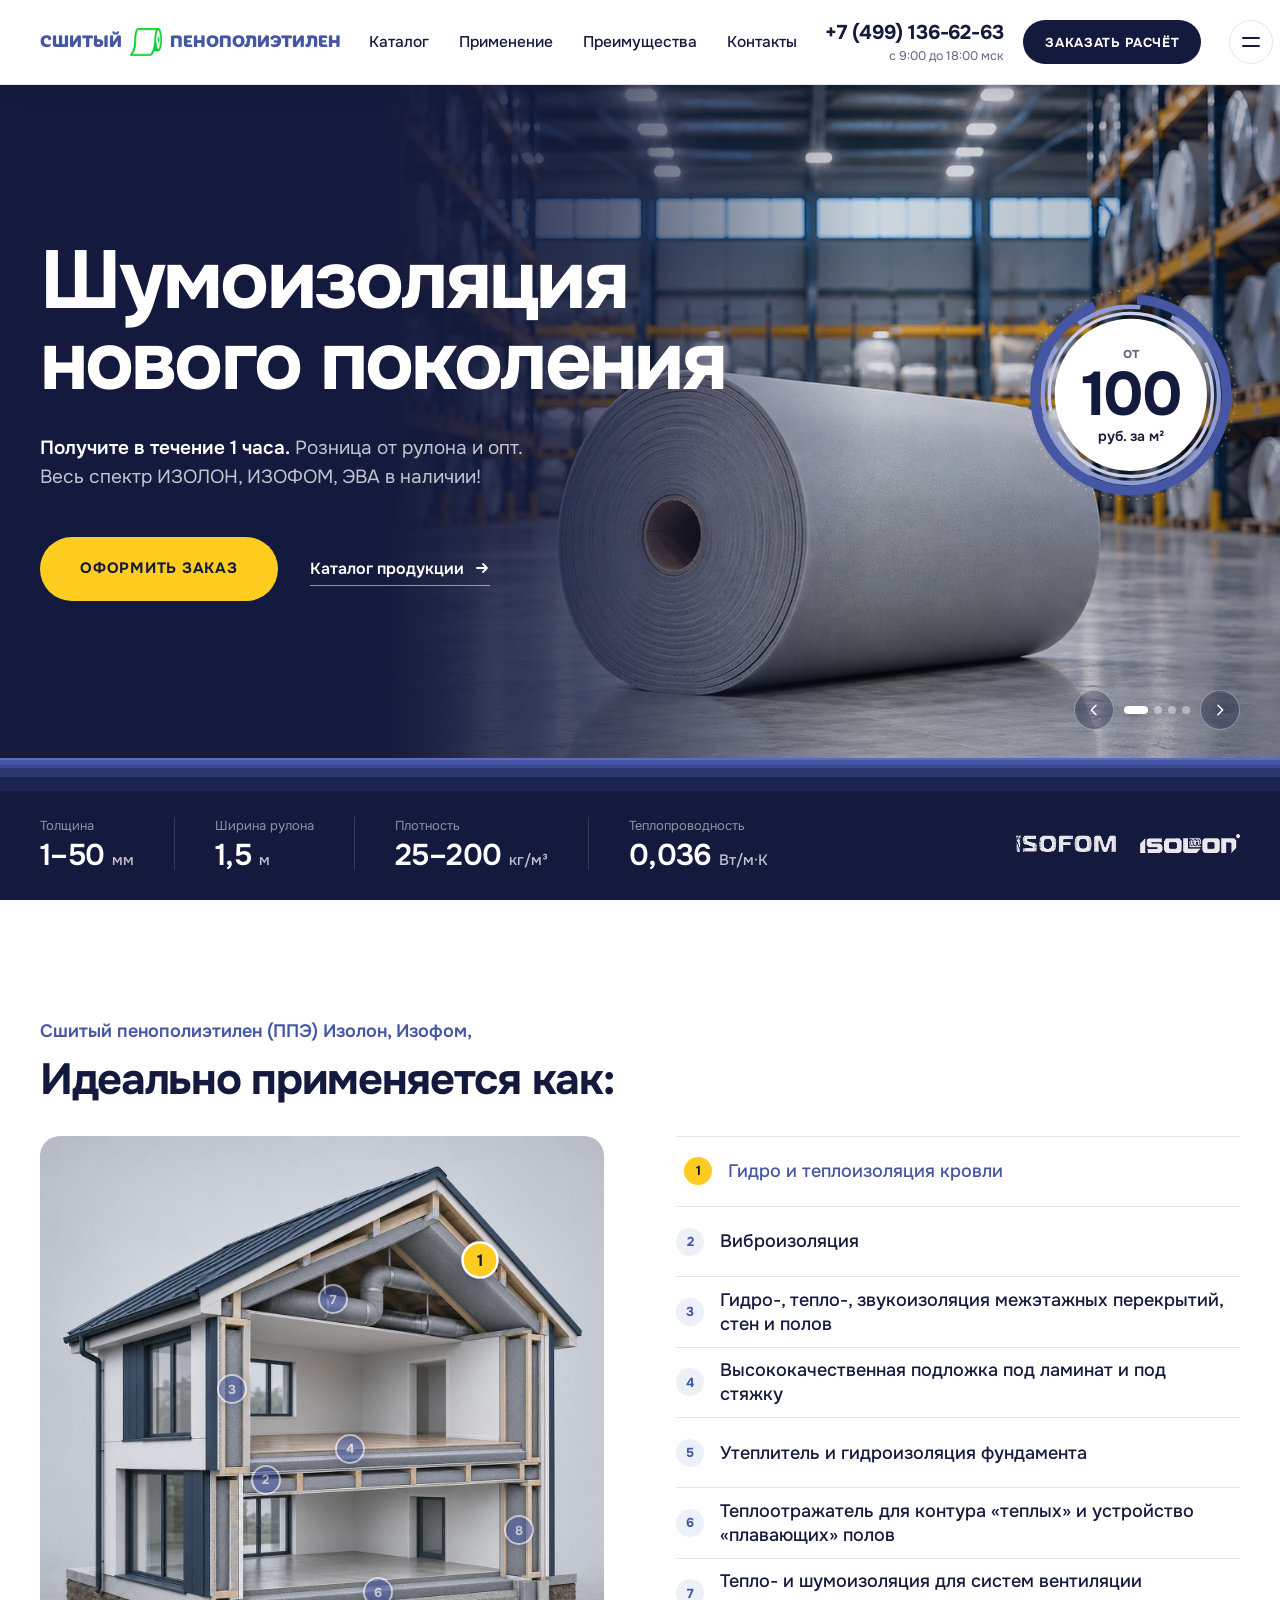
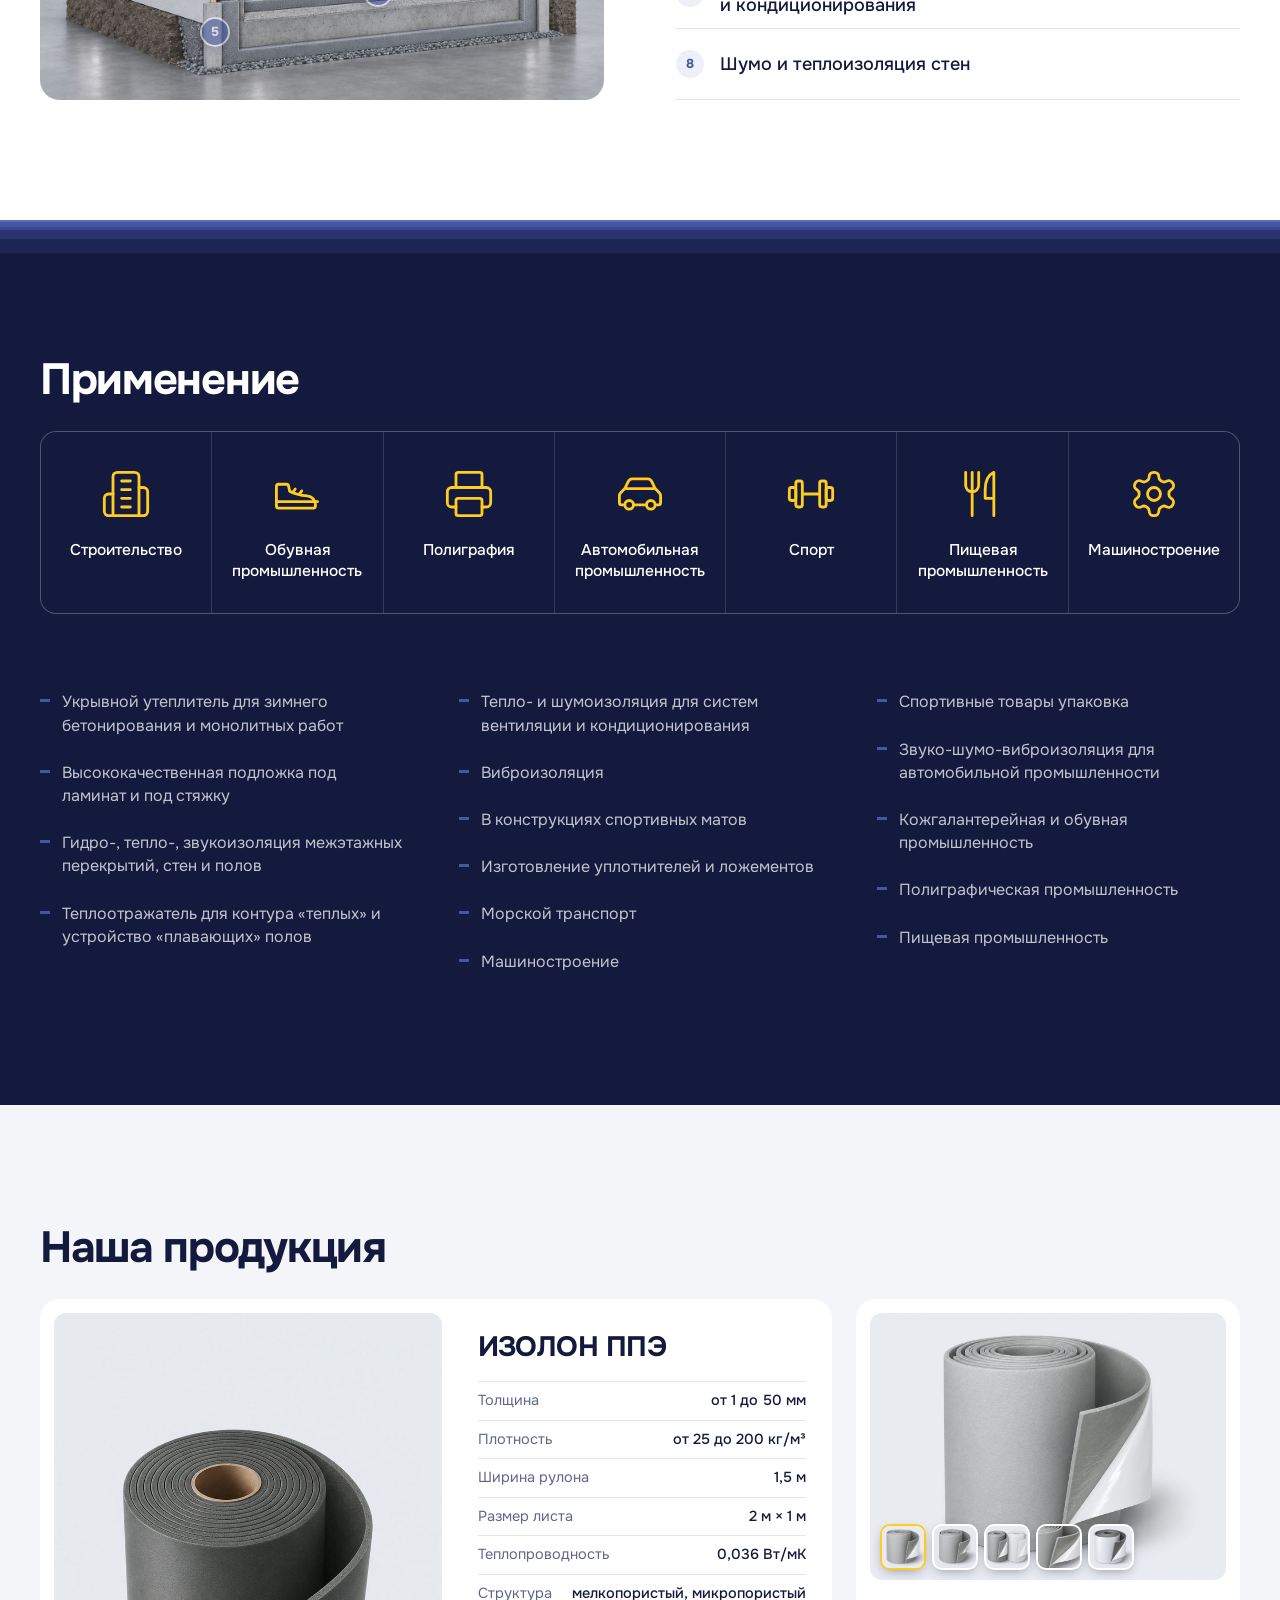
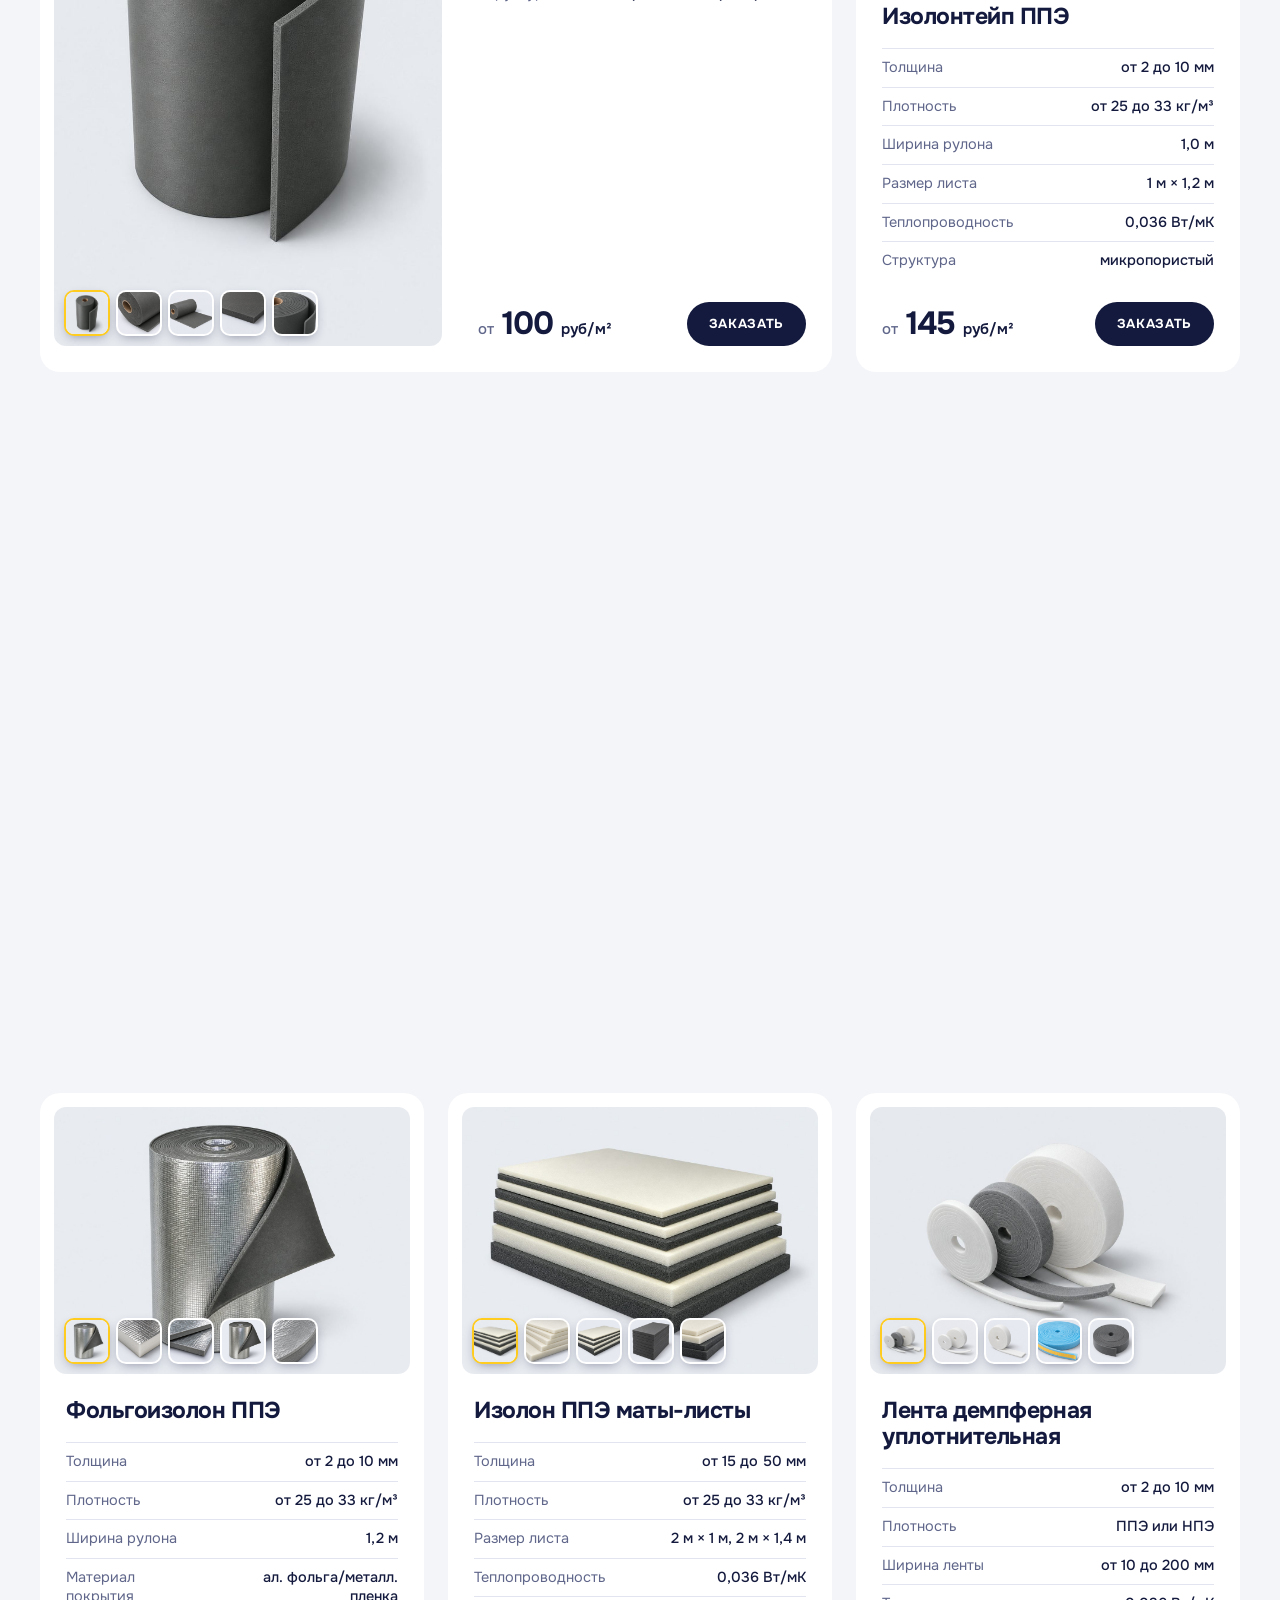
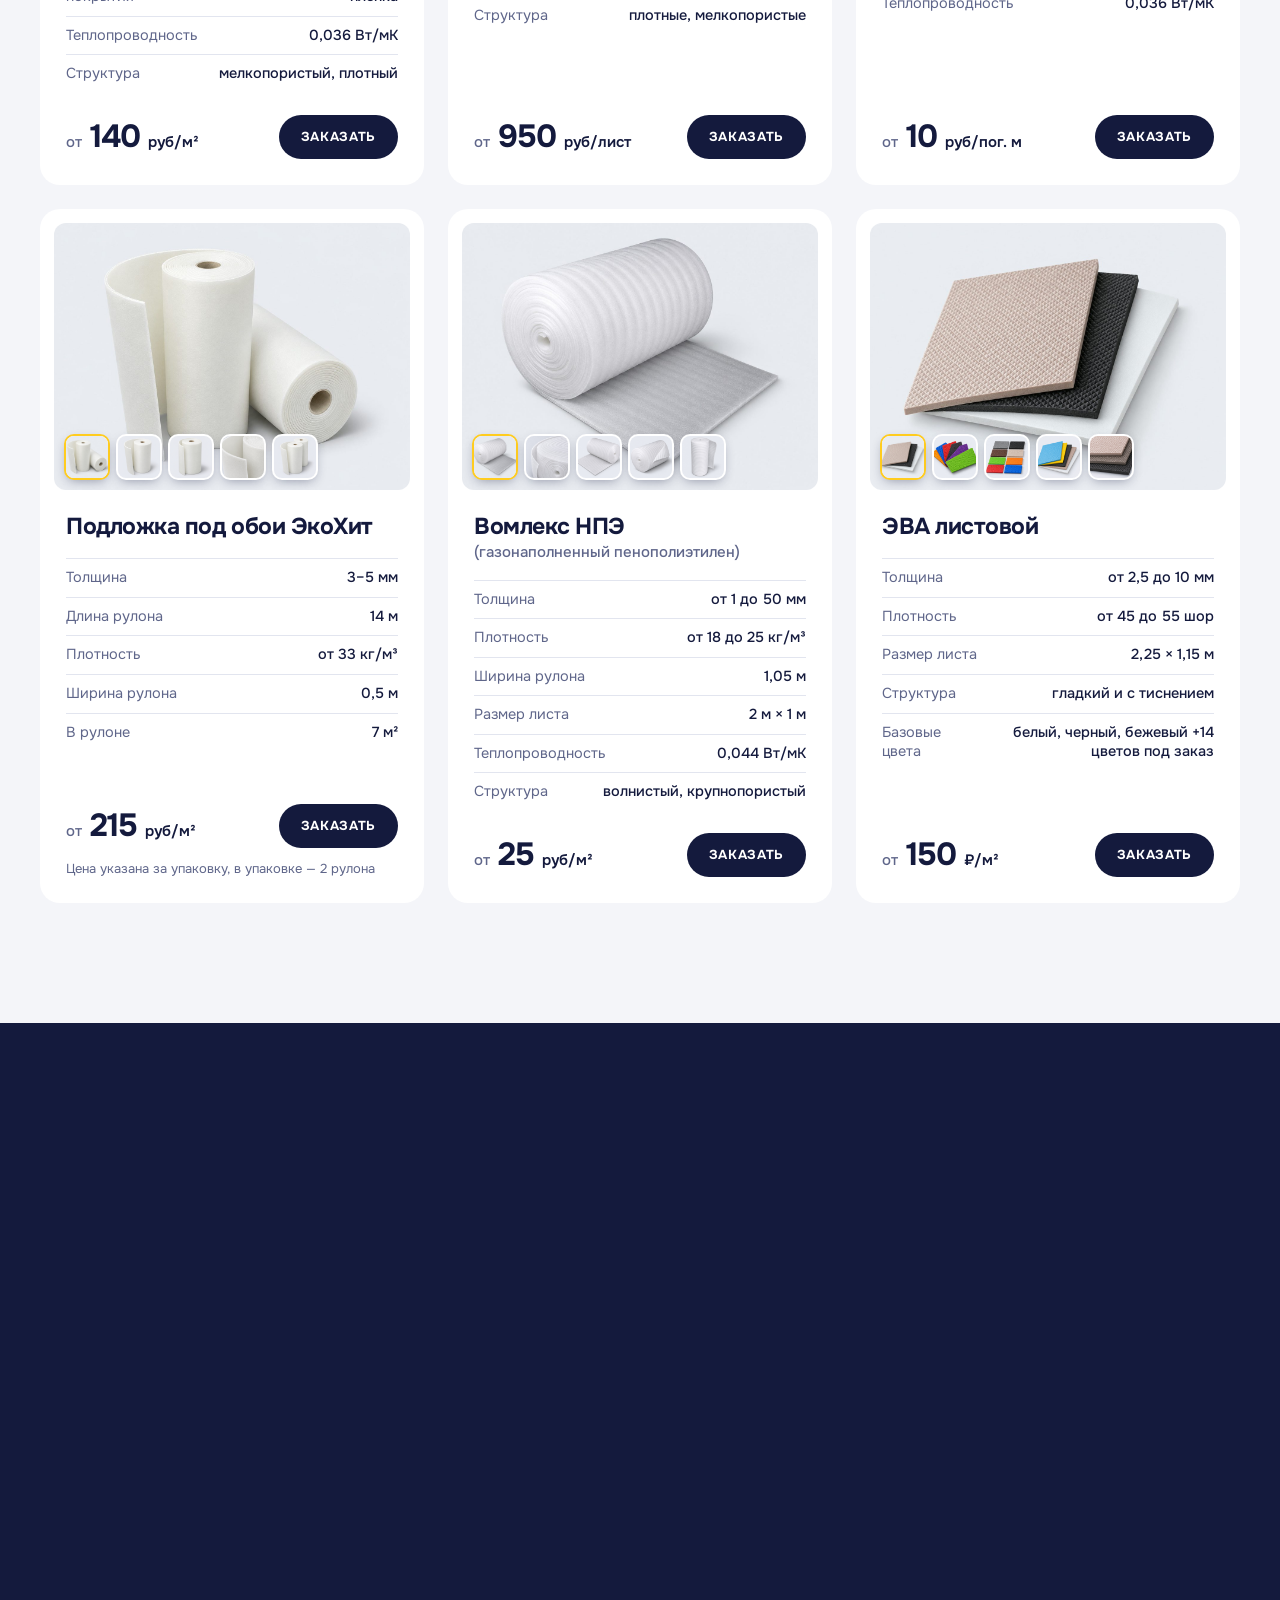
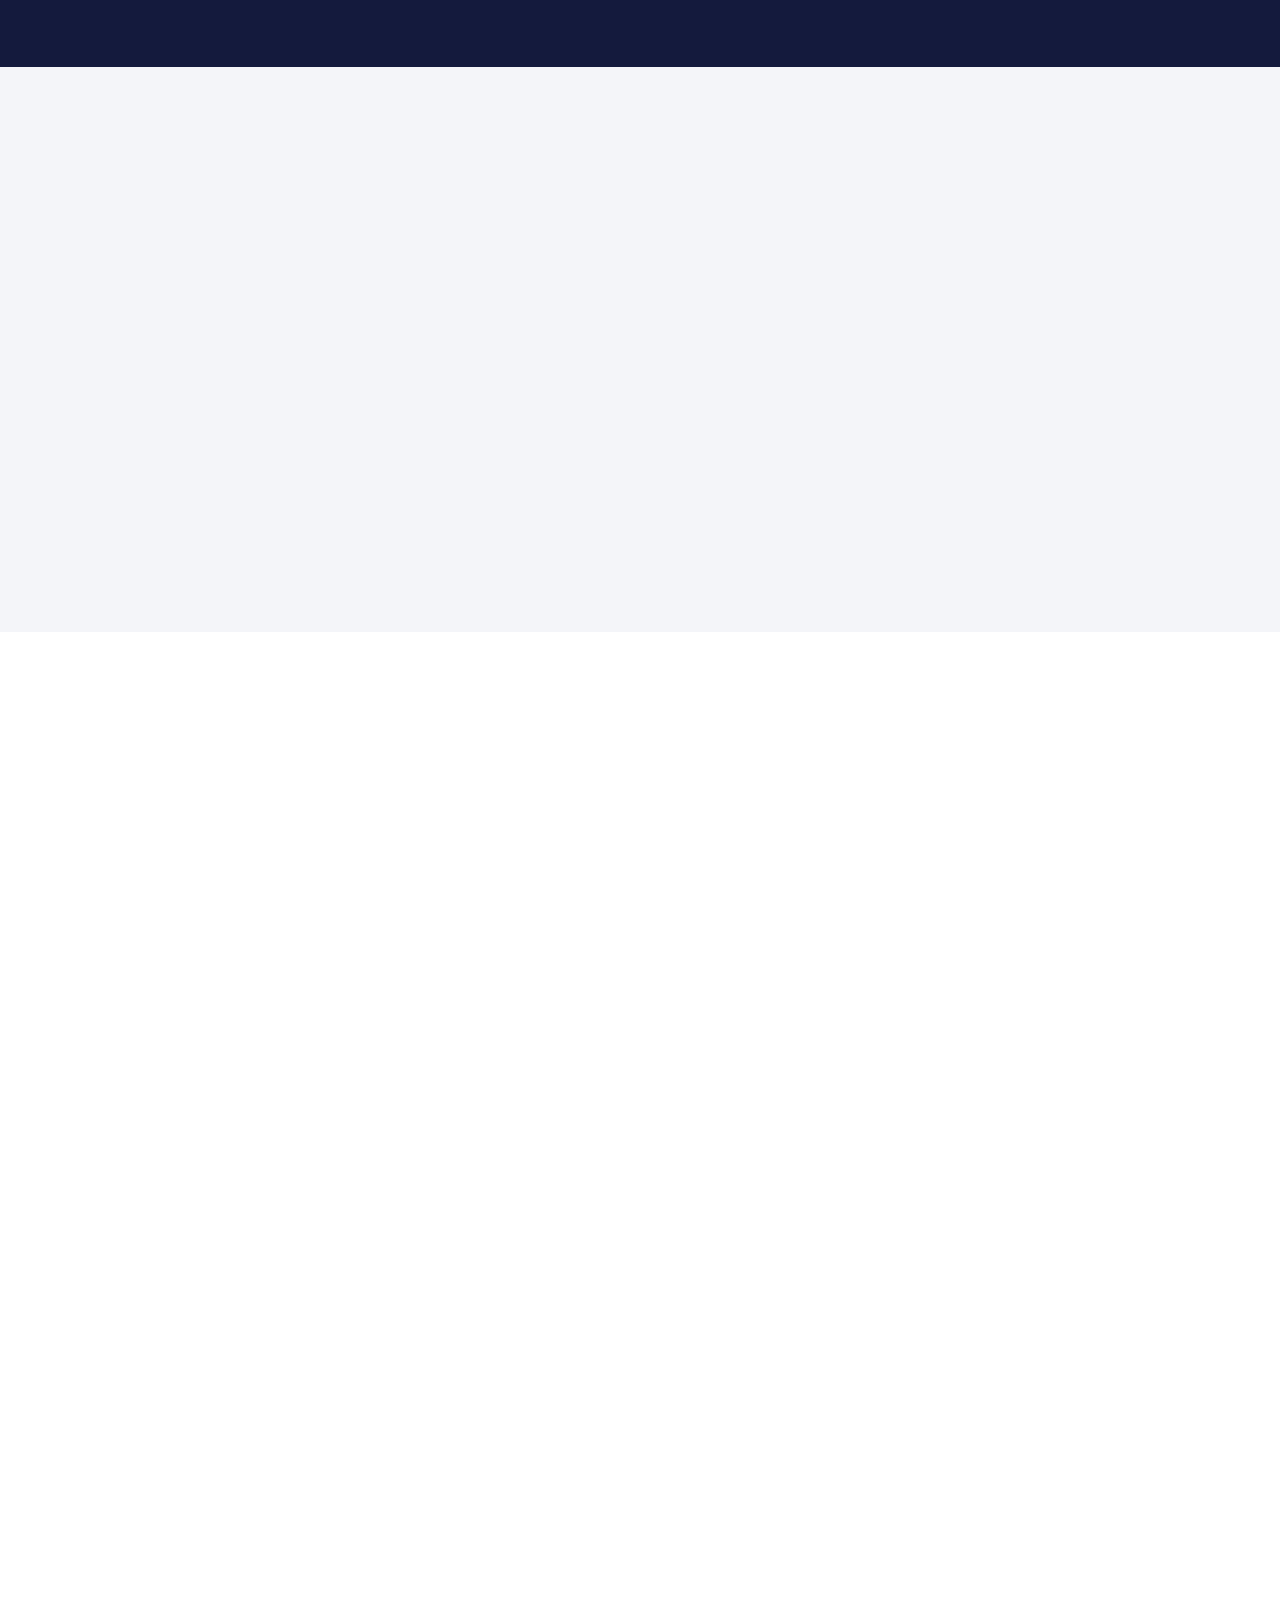
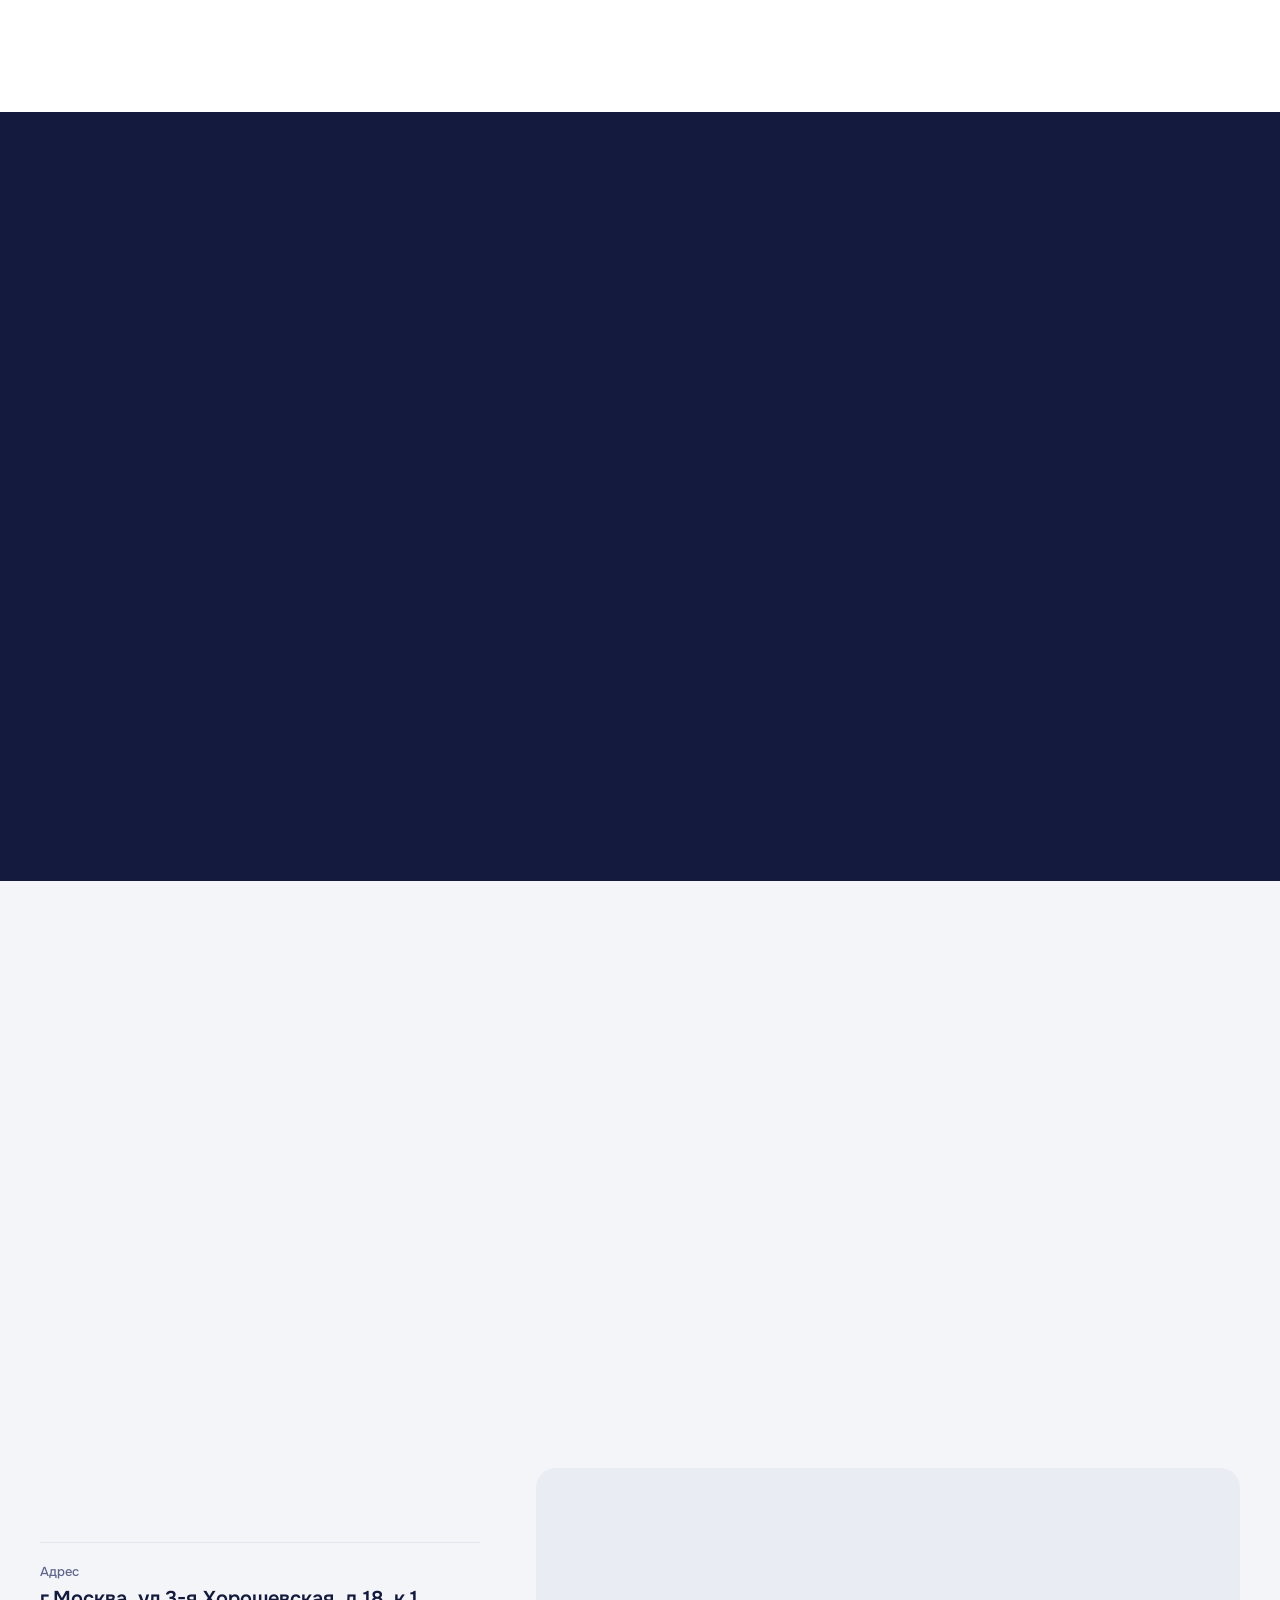
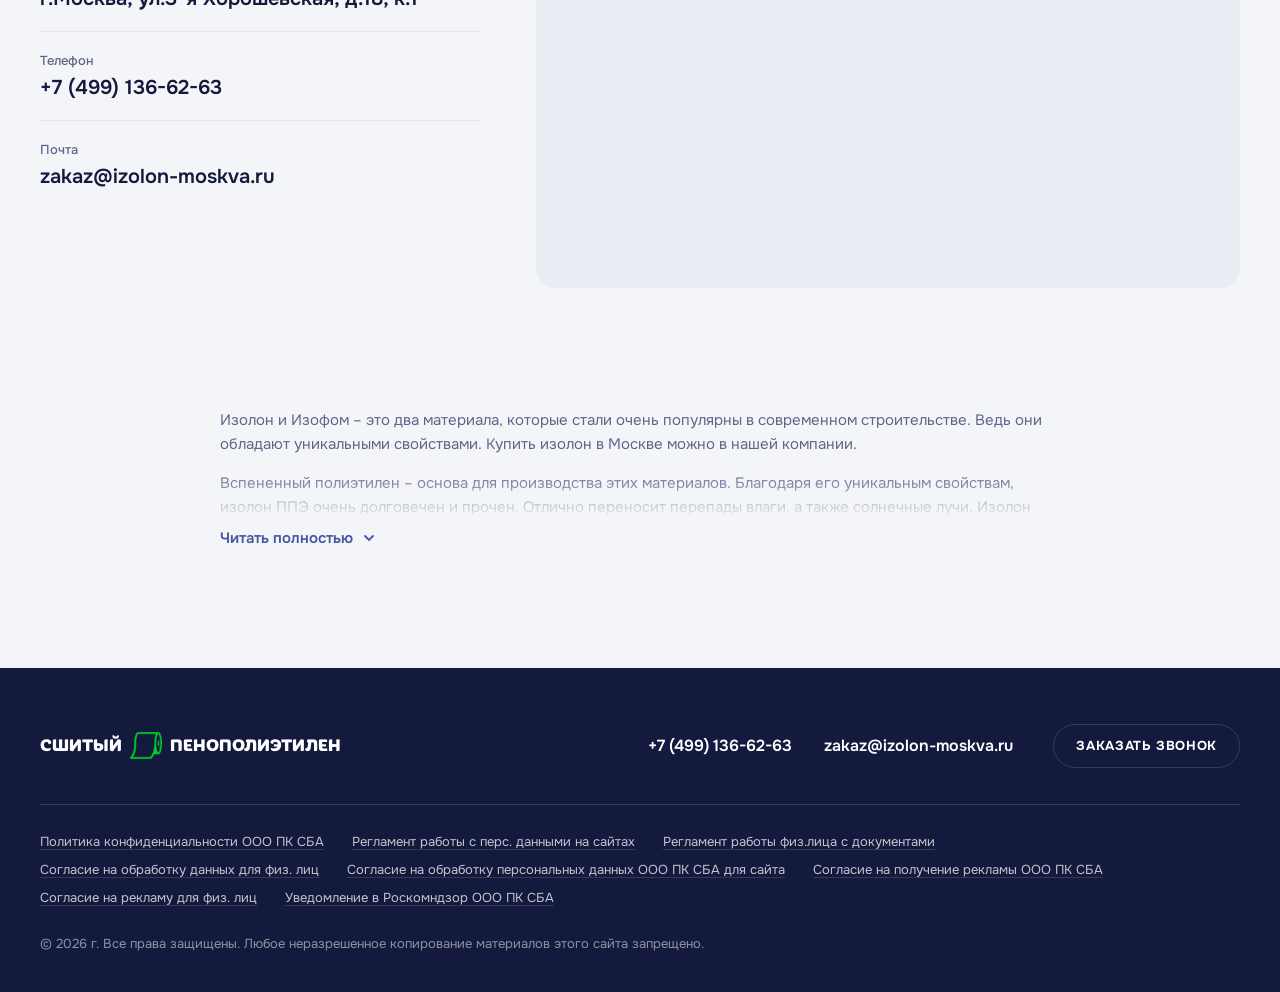
==== commit 29b3383e: "Галерея карточек: новые студийные фото 2–5, все заполняют превью Co-Authored-By: Claude Opus 5.5 <no" ====
--- a/index.html
+++ b/index.html
@@ -661,12 +661,12 @@
   lb.addEventListener('touchstart', e => { lbX = e.touches[0].clientX; }, { passive: true });
   lb.addEventListener('touchend', e => { if (lbX === null || lbList.length < 2) return; const dx = e.changedTouches[0].clientX - lbX; lbX = null; if (Math.abs(dx) > 40) lbShow(lbCur + (dx < 0 ? 1 : -1)); });
 
-  // ── Каталог: несколько фото на товар. Первое — новое фото, дальше 4 фото со старого сайта ──
+  // ── Каталог: несколько фото на товар. Первое — новое фото, дальше assets/catalog/<товар>-2…5.jpg, пока их нет — фото со старого сайта ──
   document.querySelectorAll('[data-gallery]').forEach(fig => {
     const main = fig.querySelector('img'), key = fig.dataset.gallery;
     const title = fig.closest('.card').querySelector('.card__title').firstChild.textContent.trim();
     const list = [{ src: main.getAttribute('src'), old: false }];
-    for (let n = 1; n <= 4; n++) list.push({ src: `assets/src/old-site/catalog/${key}/${n}.jpg`, old: true });
+    for (let n = 1; n <= 4; n++) list.push({ src: `assets/catalog/${key}-${n + 1}.jpg`, fallback: `assets/src/old-site/catalog/${key}/${n}.jpg`, old: false });
     list.forEach((it, i) => it.alt = `${title} — фото ${i + 1}`);
     let cur = 0;
     const thumbs = document.createElement('div'); thumbs.className = 'card__thumbs';
@@ -678,8 +678,12 @@
     const btns = list.map((it, i) => {
       const b = document.createElement('button'); b.type = 'button'; b.className = 'card__thumb' + (i ? '' : ' is-on');
       b.setAttribute('aria-label', 'Фото ' + (i + 1));
-      b.innerHTML = `<img src="${it.src}" alt="" loading="lazy">`;
-      b.querySelector('img').onerror = () => { b.remove(); it.dead = true; };
+      b.innerHTML = `<img src="${it.src}" alt="">`;
+      const ti = b.querySelector('img');
+      ti.onerror = () => {
+        if (it.fallback && !it.old) { it.src = it.fallback; it.old = true; ti.src = it.src; if (cur === i) set(i); }
+        else { b.remove(); it.dead = true; }
+      };
       b.addEventListener('click', e => { e.stopPropagation(); set(i); });
       thumbs.append(b); return b;
     });
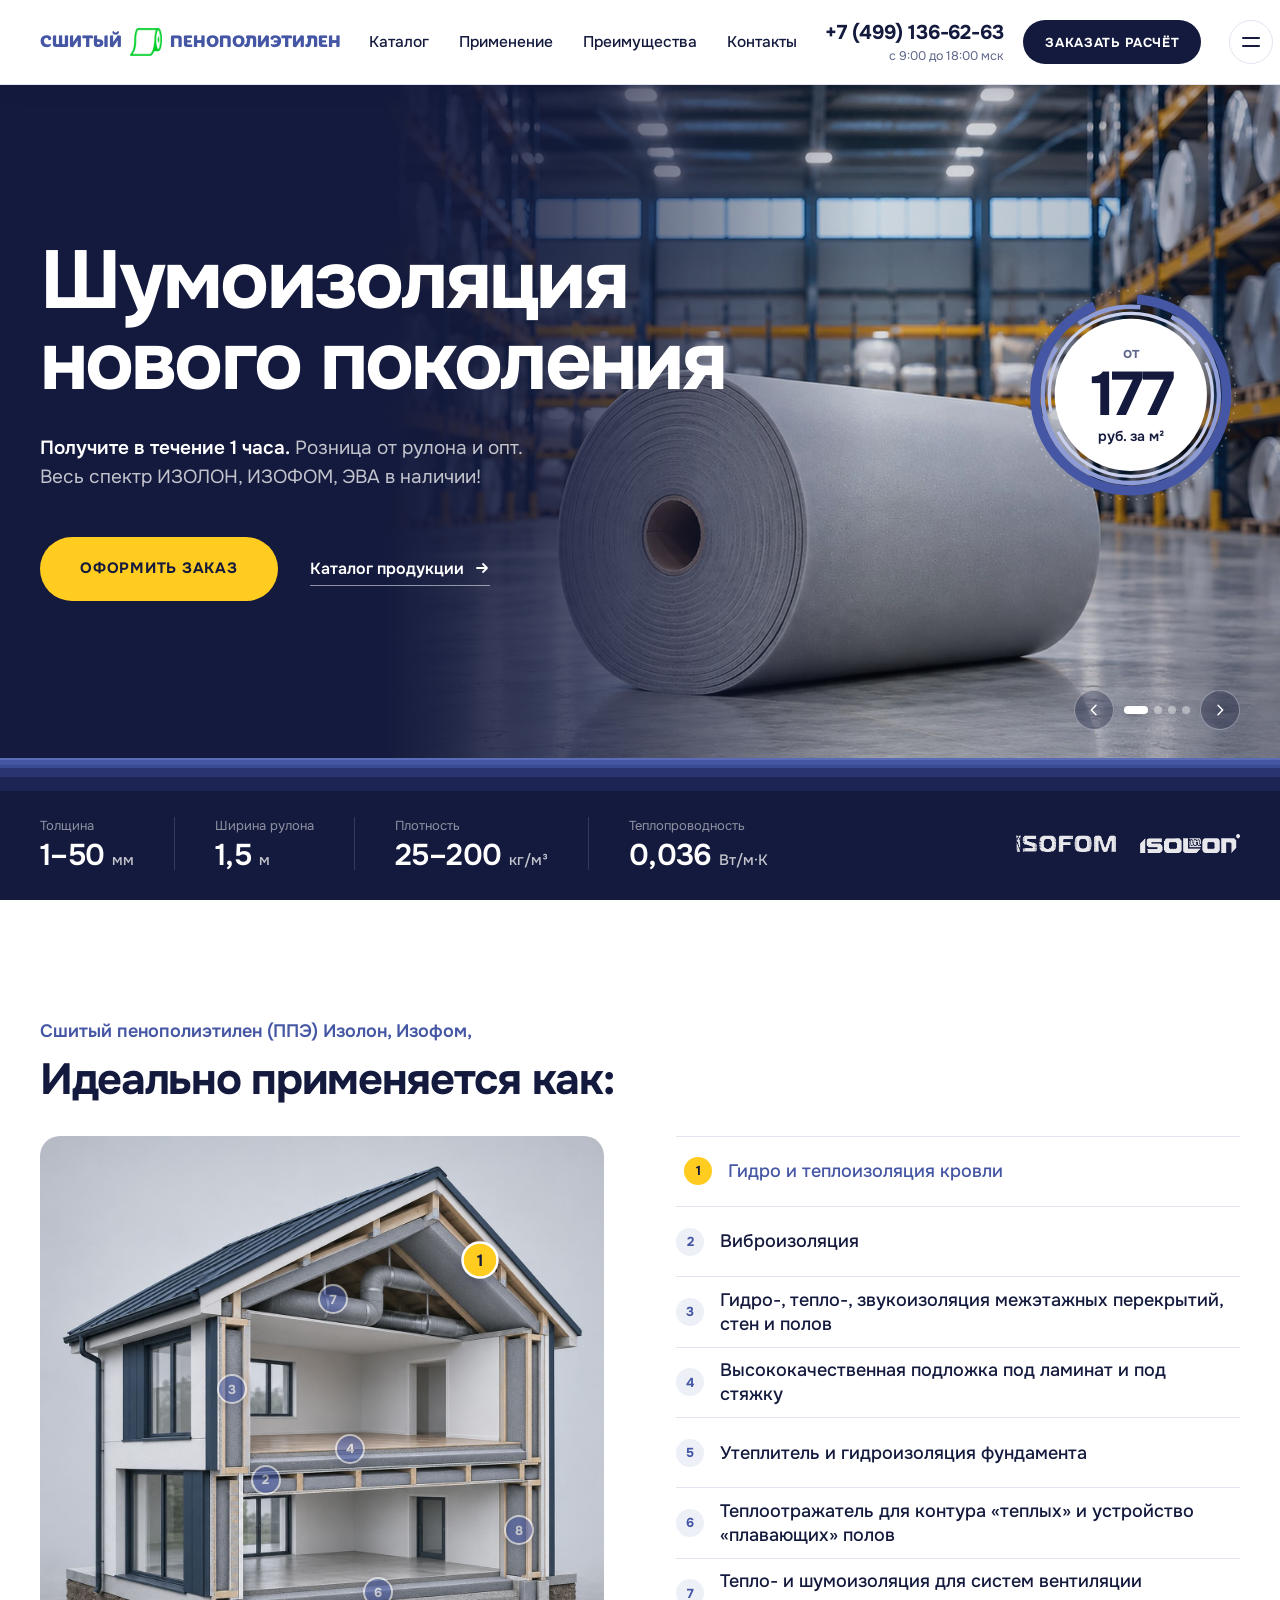
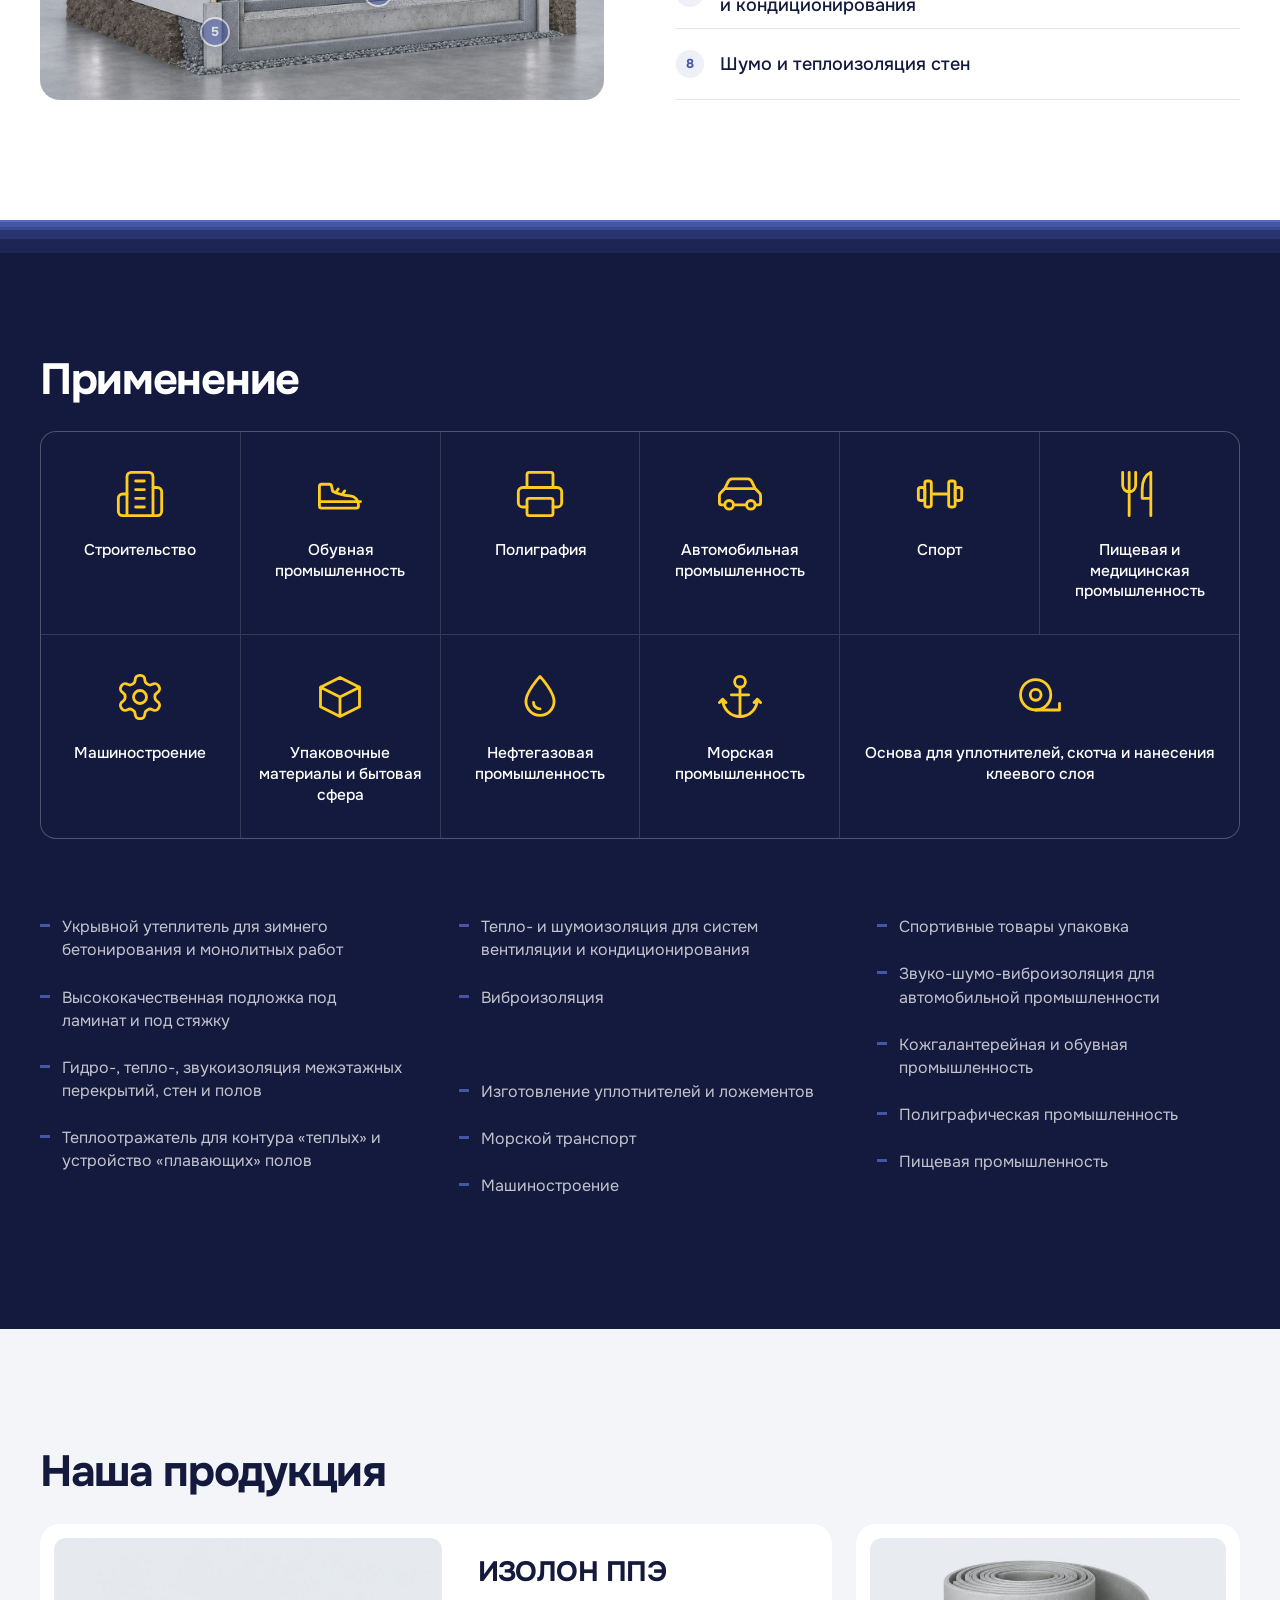
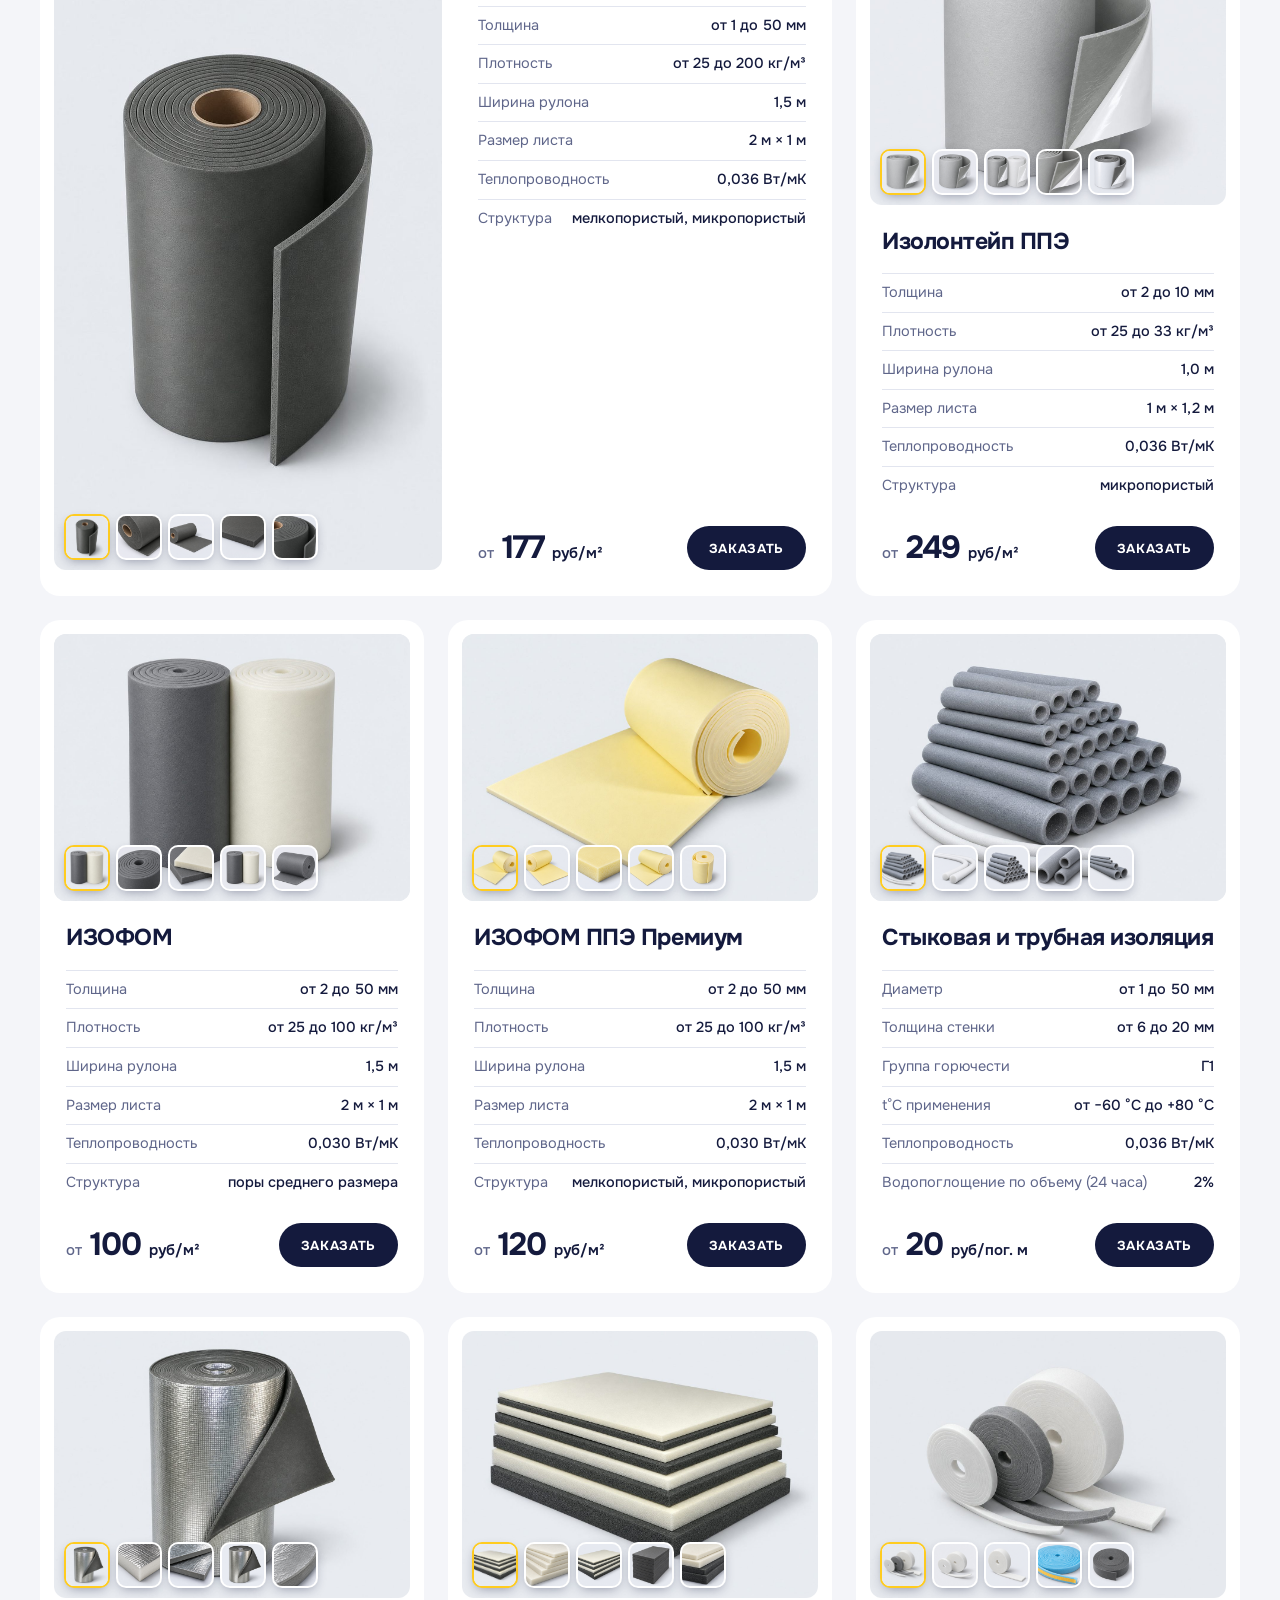
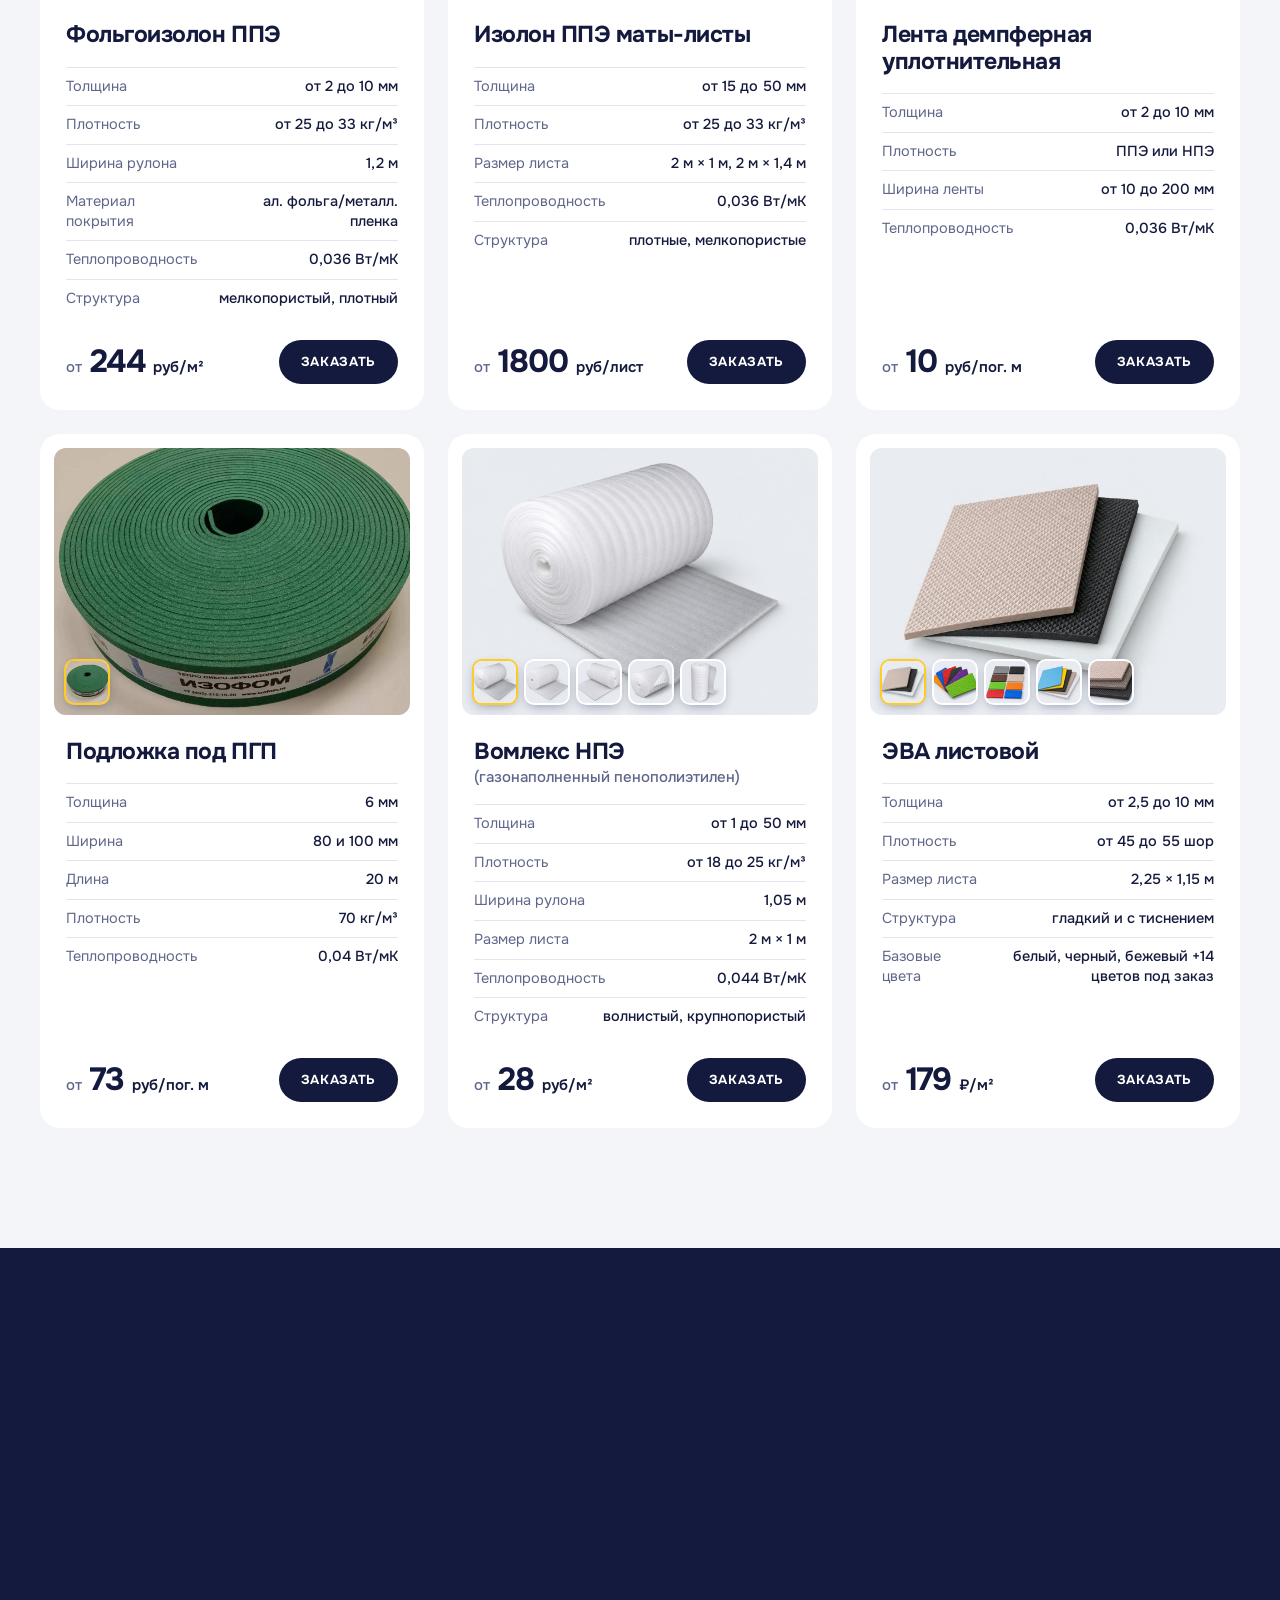
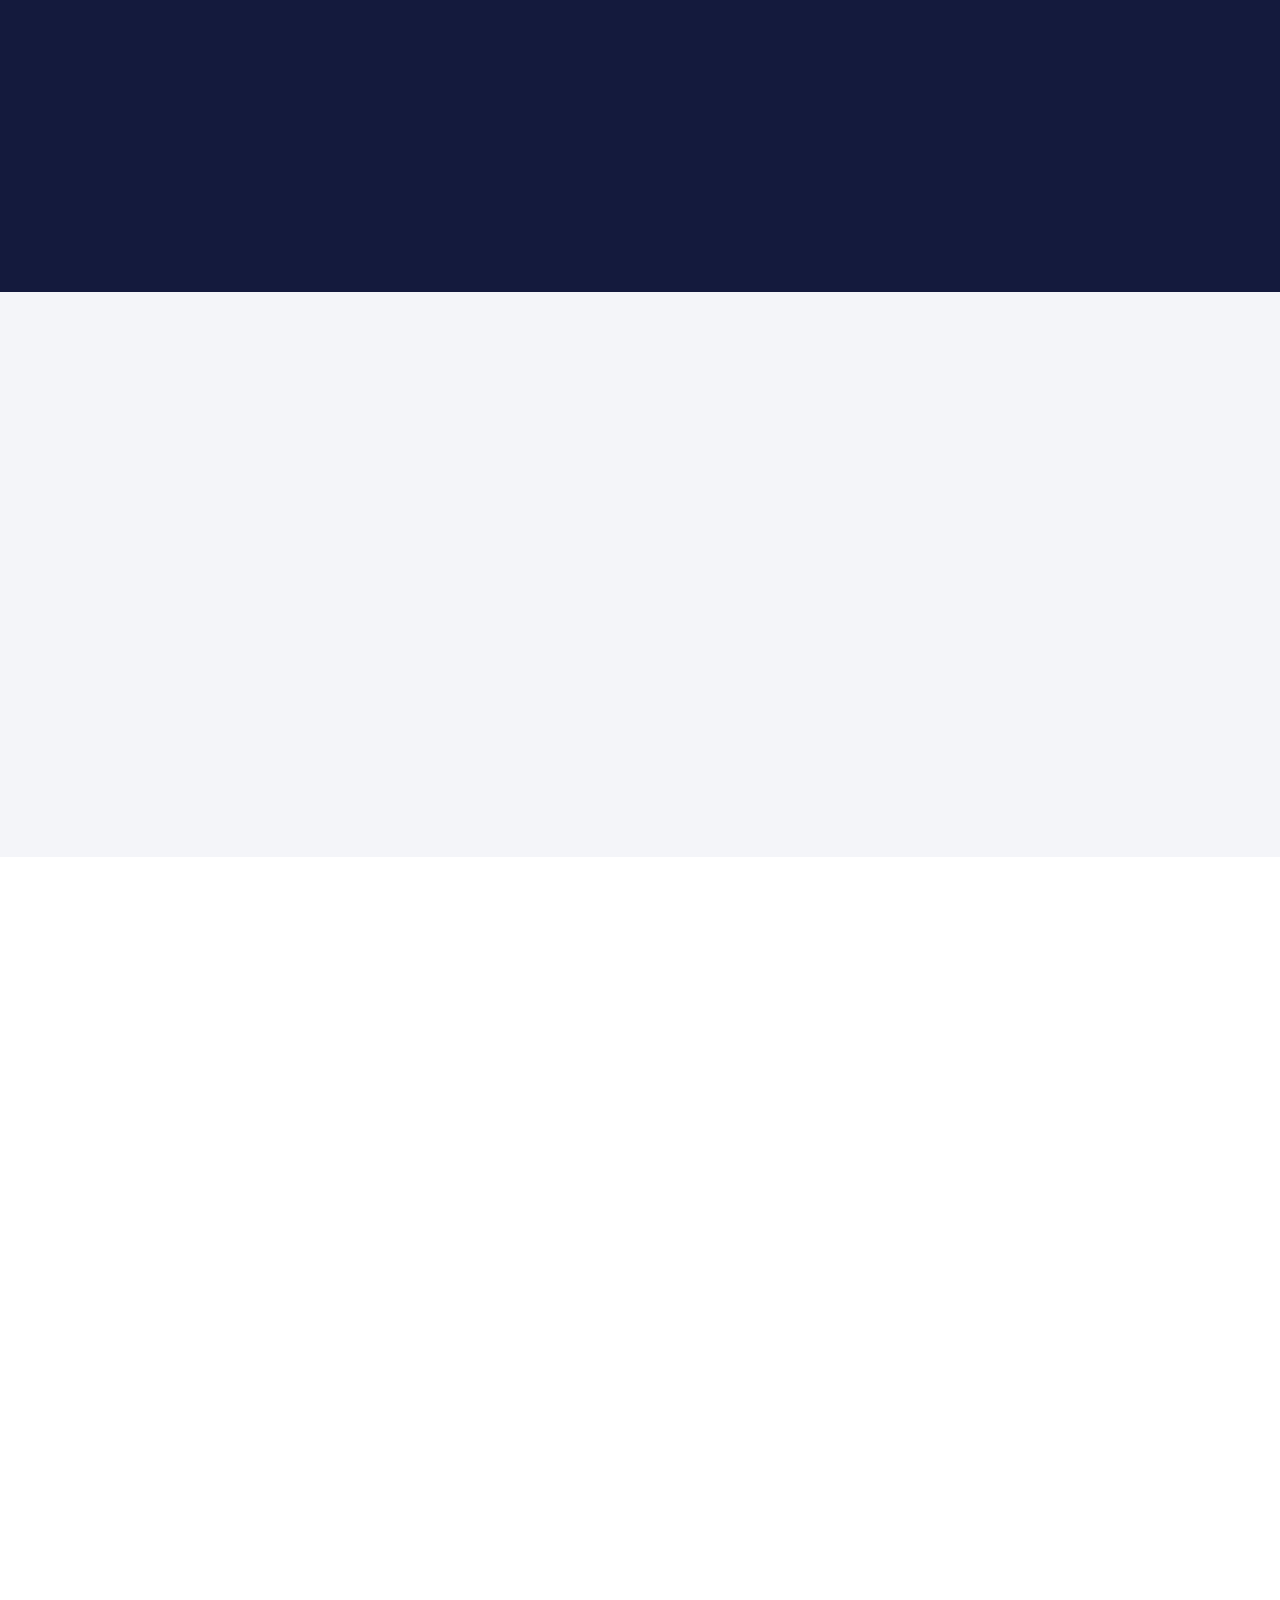
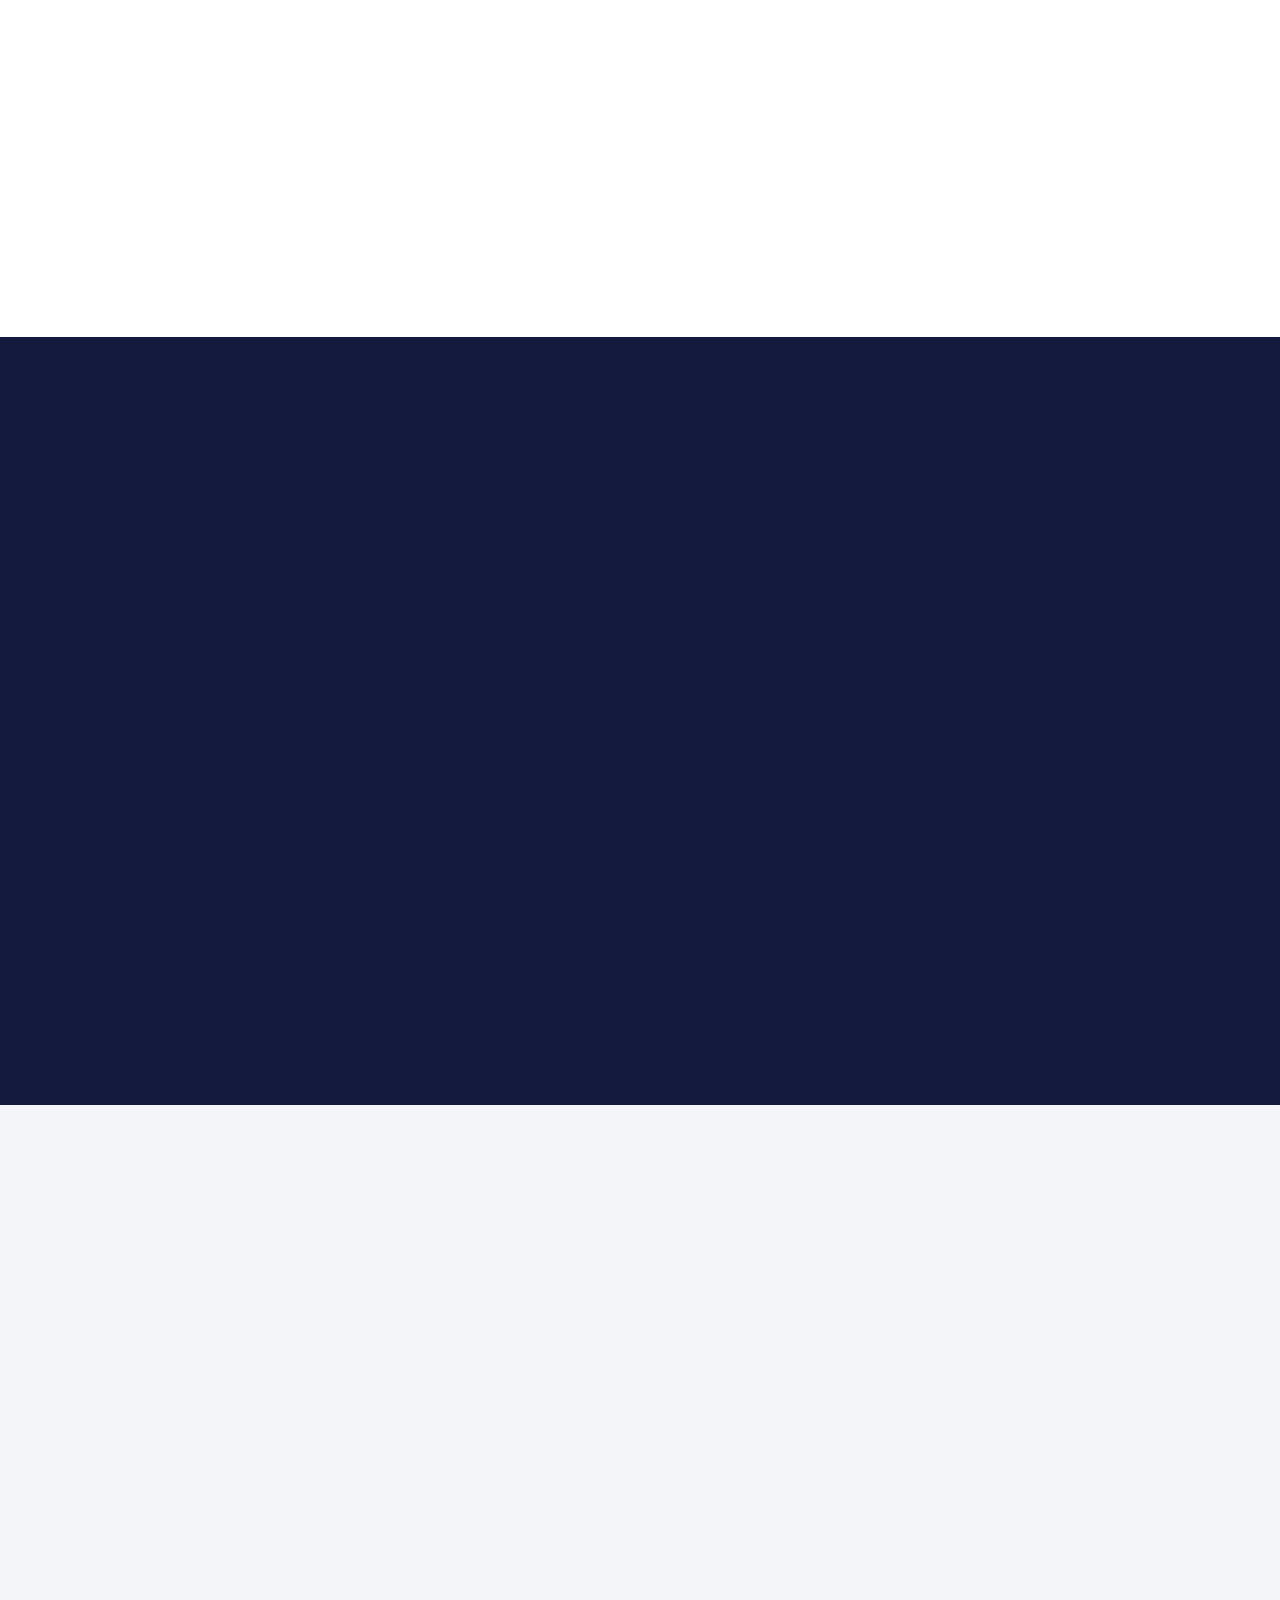
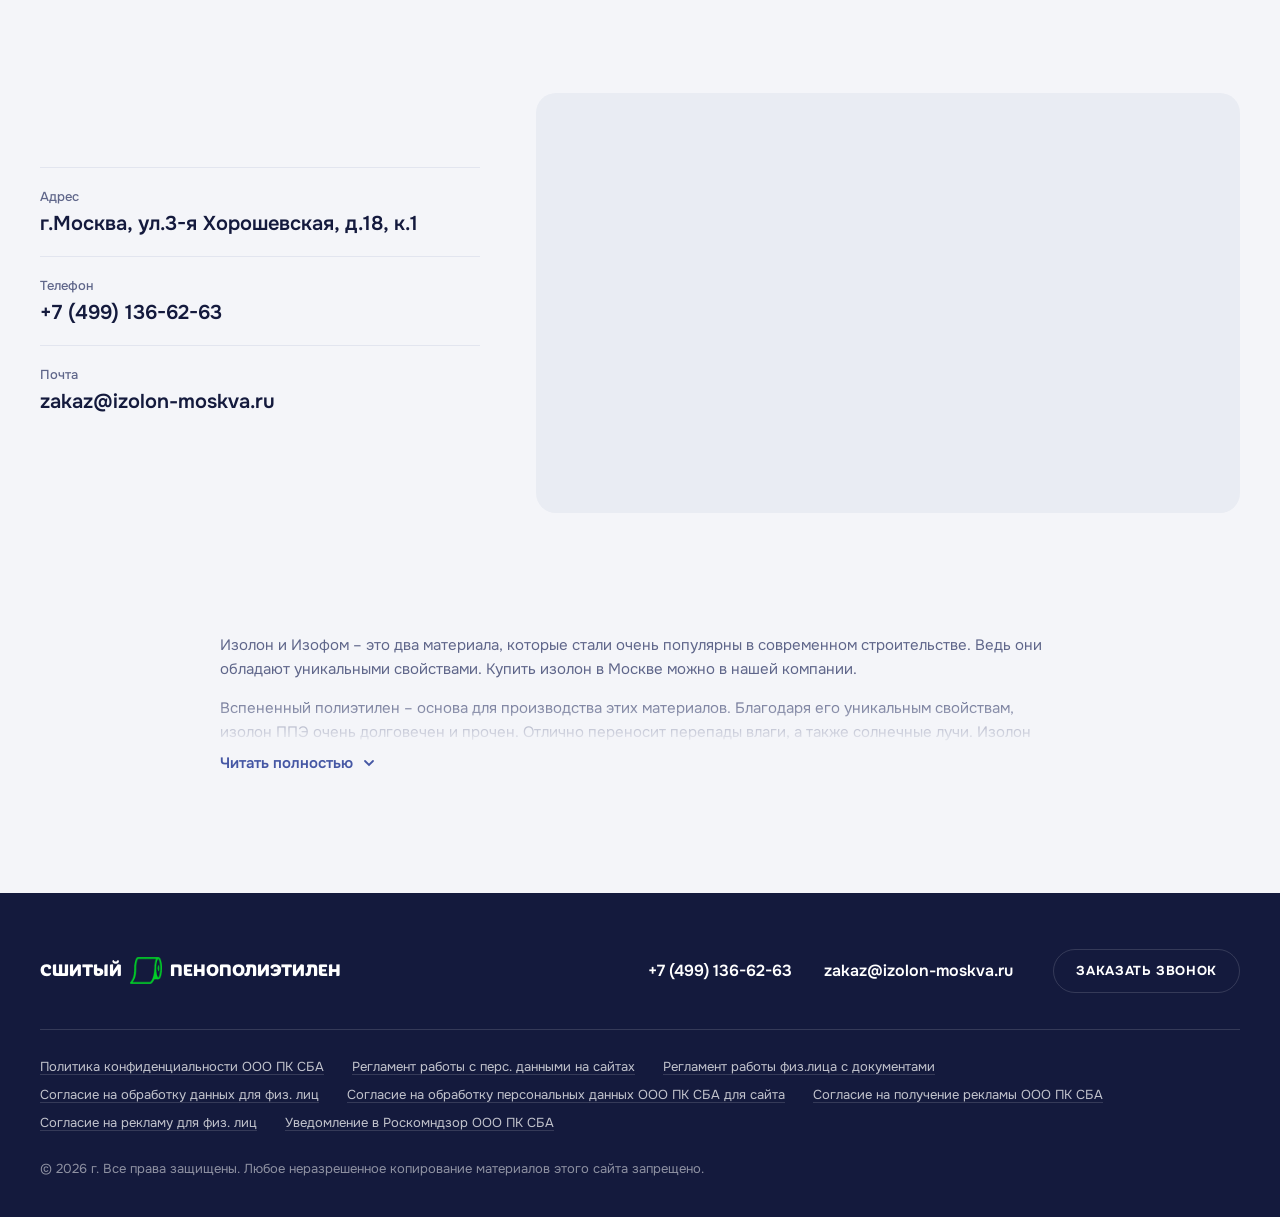
==== commit 4dbfe570: "Правки клиента: новые цены, подложка под ПГП вместо ЭкоХит, 11 сфер применения в два ряда Co-Authore" ====
--- a/index.html
+++ b/index.html
@@ -92,7 +92,7 @@
         </svg>
         <span class="roll-tag__core">
           <span class="roll-tag__from">от</span>
-          <span class="roll-tag__num">100</span>
+          <span class="roll-tag__num">177</span>
           <span class="roll-tag__unit">руб. за&nbsp;м²</span>
         </span>
       </p>
@@ -164,8 +164,12 @@
         <li><svg><use href="#i-print"/></svg>Полиграфия</li>
         <li><svg><use href="#i-car"/></svg>Автомобильная промышленность</li>
         <li><svg><use href="#i-sport"/></svg>Спорт</li>
-        <li><svg><use href="#i-food"/></svg>Пищевая промышленность</li>
+        <li><svg><use href="#i-food"/></svg>Пищевая и медицинская промышленность</li>
         <li><svg><use href="#i-gear"/></svg>Машиностроение</li>
+        <li><svg><use href="#i-box"/></svg>Упаковочные материалы и бытовая сфера</li>
+        <li><svg><use href="#i-oil"/></svg>Нефтегазовая промышленность</li>
+        <li><svg><use href="#i-anchor"/></svg>Морская промышленность</li>
+        <li><svg><use href="#i-tape"/></svg>Основа для уплотнителей, скотча и нанесения клеевого слоя</li>
       </ul>
       <ul class="fields__list">
         <li>Укрывной утеплитель для зимнего бетонирования и монолитных работ</li>
@@ -204,7 +208,7 @@
             <div><dt>Теплопроводность</dt><dd>0,036 Вт/мК</dd></div>
             <div><dt>Структура</dt><dd>мелкопористый, микропористый</dd></div>
           </dl>
-          <div class="card__foot"><p class="card__price"><span>от</span> 100 <small>руб/м²</small></p><button class="pill pill--ink" type="button" data-order="Изолон">Заказать</button></div>
+          <div class="card__foot"><p class="card__price"><span>от</span> 177 <small>руб/м²</small></p><button class="pill pill--ink" type="button" data-order="Изолон">Заказать</button></div>
         </article>
 
         <article class="card">
@@ -218,7 +222,7 @@
             <div><dt>Теплопроводность</dt><dd>0,036 Вт/мК</dd></div>
             <div><dt>Структура</dt><dd>микропористый</dd></div>
           </dl>
-          <div class="card__foot"><p class="card__price"><span>от</span> 145 <small>руб/м²</small></p><button class="pill pill--ink" type="button" data-order="Изолонтейп">Заказать</button></div>
+          <div class="card__foot"><p class="card__price"><span>от</span> 249 <small>руб/м²</small></p><button class="pill pill--ink" type="button" data-order="Изолонтейп">Заказать</button></div>
         </article>
 
         <article class="card">
@@ -232,7 +236,7 @@
             <div><dt>Теплопроводность</dt><dd>0,030 Вт/мК</dd></div>
             <div><dt>Структура</dt><dd>поры среднего размера</dd></div>
           </dl>
-          <div class="card__foot"><p class="card__price"><span>от</span> 60 <small>руб/м²</small></p><button class="pill pill--ink" type="button" data-order="Изофом">Заказать</button></div>
+          <div class="card__foot"><p class="card__price"><span>от</span> 100 <small>руб/м²</small></p><button class="pill pill--ink" type="button" data-order="Изофом">Заказать</button></div>
         </article>
 
         <article class="card">
@@ -246,7 +250,7 @@
             <div><dt>Теплопроводность</dt><dd>0,030 Вт/мК</dd></div>
             <div><dt>Структура</dt><dd>мелкопористый, микропористый</dd></div>
           </dl>
-          <div class="card__foot"><p class="card__price"><span>от</span> 90 <small>руб/м²</small></p><button class="pill pill--ink" type="button" data-order="ИЗОФОМ ППЭ Премиум">Заказать</button></div>
+          <div class="card__foot"><p class="card__price"><span>от</span> 120 <small>руб/м²</small></p><button class="pill pill--ink" type="button" data-order="ИЗОФОМ ППЭ Премиум">Заказать</button></div>
         </article>
 
         <article class="card">
@@ -260,7 +264,7 @@
             <div><dt>Теплопроводность</dt><dd>0,036 Вт/мК</dd></div>
             <div><dt>Водопоглощение по объему (24 часа)</dt><dd>2%</dd></div>
           </dl>
-          <div class="card__foot"><p class="card__price"><span>от</span> 10 <small>руб/пог.&nbsp;м</small></p><button class="pill pill--ink" type="button" data-order="Стыковая и трубная изоляция">Заказать</button></div>
+          <div class="card__foot"><p class="card__price"><span>от</span> 20 <small>руб/пог.&nbsp;м</small></p><button class="pill pill--ink" type="button" data-order="Стыковая и трубная изоляция">Заказать</button></div>
         </article>
 
         <article class="card">
@@ -274,7 +278,7 @@
             <div><dt>Теплопроводность</dt><dd>0,036 Вт/мК</dd></div>
             <div><dt>Структура</dt><dd>мелкопористый, плотный</dd></div>
           </dl>
-          <div class="card__foot"><p class="card__price"><span>от</span> 140 <small>руб/м²</small></p><button class="pill pill--ink" type="button" data-order="Фольгоизолон">Заказать</button></div>
+          <div class="card__foot"><p class="card__price"><span>от</span> 244 <small>руб/м²</small></p><button class="pill pill--ink" type="button" data-order="Фольгоизолон">Заказать</button></div>
         </article>
 
         <article class="card">
@@ -287,7 +291,7 @@
             <div><dt>Теплопроводность</dt><dd>0,036 Вт/мК</dd></div>
             <div><dt>Структура</dt><dd>плотные, мелкопористые</dd></div>
           </dl>
-          <div class="card__foot"><p class="card__price"><span>от</span> 950 <small>руб/лист</small></p><button class="pill pill--ink" type="button" data-order="Изолон ППЭ маты-листы">Заказать</button></div>
+          <div class="card__foot"><p class="card__price"><span>от</span> 1800 <small>руб/лист</small></p><button class="pill pill--ink" type="button" data-order="Изолон ППЭ маты-листы">Заказать</button></div>
         </article>
 
         <article class="card">
@@ -303,17 +307,16 @@
         </article>
 
         <article class="card">
-          <figure class="ph card__media" data-gallery="09-ecoheat"><img src="assets/catalog/09-ecoheat.jpg" data-fallback="assets/src/old-site/catalog/09-ecoheat/1.jpg" alt="Подложка под обои ЭкоХит" loading="lazy" onerror="ph(this)"></figure>
-          <h3 class="card__title">Подложка под обои ЭкоХит</h3>
-          <dl class="card__specs">
-            <div><dt>Толщина</dt><dd>3–5 мм</dd></div>
-            <div><dt>Длина рулона</dt><dd>14 м</dd></div>
-            <div><dt>Плотность</dt><dd>от 33 кг/м³</dd></div>
-            <div><dt>Ширина рулона</dt><dd>0,5 м</dd></div>
-            <div><dt>В рулоне</dt><dd>7 м²</dd></div>
-          </dl>
-          <div class="card__foot"><p class="card__price"><span>от</span> 215 <small>руб/м²</small></p><button class="pill pill--ink" type="button" data-order="Подложка под обои">Заказать</button></div>
-          <p class="card__note">Цена указана за упаковку, в упаковке — 2 рулона</p>
+          <figure class="ph card__media" data-gallery="09-podlozhka-pgp"><img src="assets/catalog/09-podlozhka-pgp.jpg" alt="Подложка под ПГП — рулон зелёной ленты ИЗОФОМ" loading="lazy" onerror="ph(this)"></figure>
+          <h3 class="card__title">Подложка под ПГП</h3>
+          <dl class="card__specs">
+            <div><dt>Толщина</dt><dd>6 мм</dd></div>
+            <div><dt>Ширина</dt><dd>80 и 100 мм</dd></div>
+            <div><dt>Длина</dt><dd>20 м</dd></div>
+            <div><dt>Плотность</dt><dd>70 кг/м³</dd></div>
+            <div><dt>Теплопроводность</dt><dd>0,04 Вт/мК</dd></div>
+          </dl>
+          <div class="card__foot"><p class="card__price"><span>от</span> 73 <small>руб/пог.&nbsp;м</small></p><button class="pill pill--ink" type="button" data-order="Подложка под ПГП">Заказать</button></div>
         </article>
 
         <article class="card">
@@ -327,7 +330,7 @@
             <div><dt>Теплопроводность</dt><dd>0,044 Вт/мК</dd></div>
             <div><dt>Структура</dt><dd>волнистый, крупнопористый</dd></div>
           </dl>
-          <div class="card__foot"><p class="card__price"><span>от</span> 25 <small>руб/м²</small></p><button class="pill pill--ink" type="button" data-order="Изолон НПЭ">Заказать</button></div>
+          <div class="card__foot"><p class="card__price"><span>от</span> 28 <small>руб/м²</small></p><button class="pill pill--ink" type="button" data-order="Изолон НПЭ">Заказать</button></div>
         </article>
 
         <article class="card">
@@ -340,7 +343,7 @@
             <div><dt>Структура</dt><dd>гладкий и с тиснением</dd></div>
             <div><dt>Базовые цвета</dt><dd>белый, черный, бежевый +14 цветов под заказ</dd></div>
           </dl>
-          <div class="card__foot"><p class="card__price"><span>от</span> 150 <small>₽/м²</small></p><button class="pill pill--ink" type="button" data-order="ЭВА листовой">Заказать</button></div>
+          <div class="card__foot"><p class="card__price"><span>от</span> 179 <small>₽/м²</small></p><button class="pill pill--ink" type="button" data-order="ЭВА листовой">Заказать</button></div>
         </article>
 
 
@@ -546,7 +549,7 @@
       <option>Фольгоизолон</option>
       <option>Изолон ППЭ маты-листы</option>
       <option>Лента демпферная</option>
-      <option>Подложка под обои</option>
+      <option>Подложка под ПГП</option>
       <option>Изолон НПЭ</option>
       <option>ЭВА листовой</option>
     </select>
@@ -603,6 +606,9 @@
   <symbol id="i-form" viewBox="0 0 24 24"><path d="M6 3h9l4 4v14H6zM14 3v5h5M9 12h7M9 16h5"/></symbol>
   <symbol id="i-phone" viewBox="0 0 24 24"><path d="M5 4h4l2 5-2.5 1.5a11 11 0 0 0 5 5L15 13l5 2v4a2 2 0 0 1-2 2A16 16 0 0 1 3 6a2 2 0 0 1 2-2"/></symbol>
   <symbol id="i-card" viewBox="0 0 24 24"><rect x="2" y="5" width="20" height="14" rx="2"/><path d="M2 10h20M6 15h4"/></symbol>
+  <symbol id="i-oil" viewBox="0 0 24 24"><path d="M12 2.5S5.5 9.6 5.5 14a6.5 6.5 0 0 0 13 0c0-4.4-6.5-11.5-6.5-11.5Z"/><path d="M9 14.5a3 3 0 0 0 3 3"/></symbol>
+  <symbol id="i-anchor" viewBox="0 0 24 24"><circle cx="12" cy="5" r="2.5"/><path d="M12 7.5V21M8 11h8M4 13a8 8 0 0 0 16 0M4 13l-1.5 1.5M4 13l1.5 1.5M20 13l-1.5 1.5M20 13l1.5 1.5"/></symbol>
+  <symbol id="i-tape" viewBox="0 0 24 24"><circle cx="10" cy="11" r="7"/><circle cx="10" cy="11" r="2.5"/><path d="M10 18h11v-3"/></symbol>
   <symbol id="i-box" viewBox="0 0 24 24"><path d="M3 7.5 12 3l9 4.5v9L12 21l-9-4.5zM3 7.5 12 12l9-4.5M12 12v9"/></symbol>
 </svg>
 
--- a/styles.css
+++ b/styles.css
@@ -576,6 +576,11 @@
 .fields__icons li { align-items: center; text-align: center; gap: 20px; padding: 36px 16px 32px; }
 .fields__icons svg { width: 52px; height: 52px; stroke-width: 1.3; transition: transform .3s; }
 .fields__icons li:hover svg { transform: translateY(-3px); }
+/* 11 отраслей: десктоп — 6 в ряд, два ряда; последняя занимает 2 ячейки */
+.fields__icons { grid-template-columns: repeat(6, 1fr); }
+.fields__icons li:last-child { grid-column: span 2; }
+@media (max-width: 1240px) { .fields__icons { grid-template-columns: repeat(4, 1fr); } }
+@media (max-width: 640px) { .fields__icons { grid-template-columns: repeat(2, 1fr); } }
 
 /* Сотрудничая с нами: иконки крупнее */
 .benefit > svg { width: 44px; height: 44px; stroke-width: 1.35; }
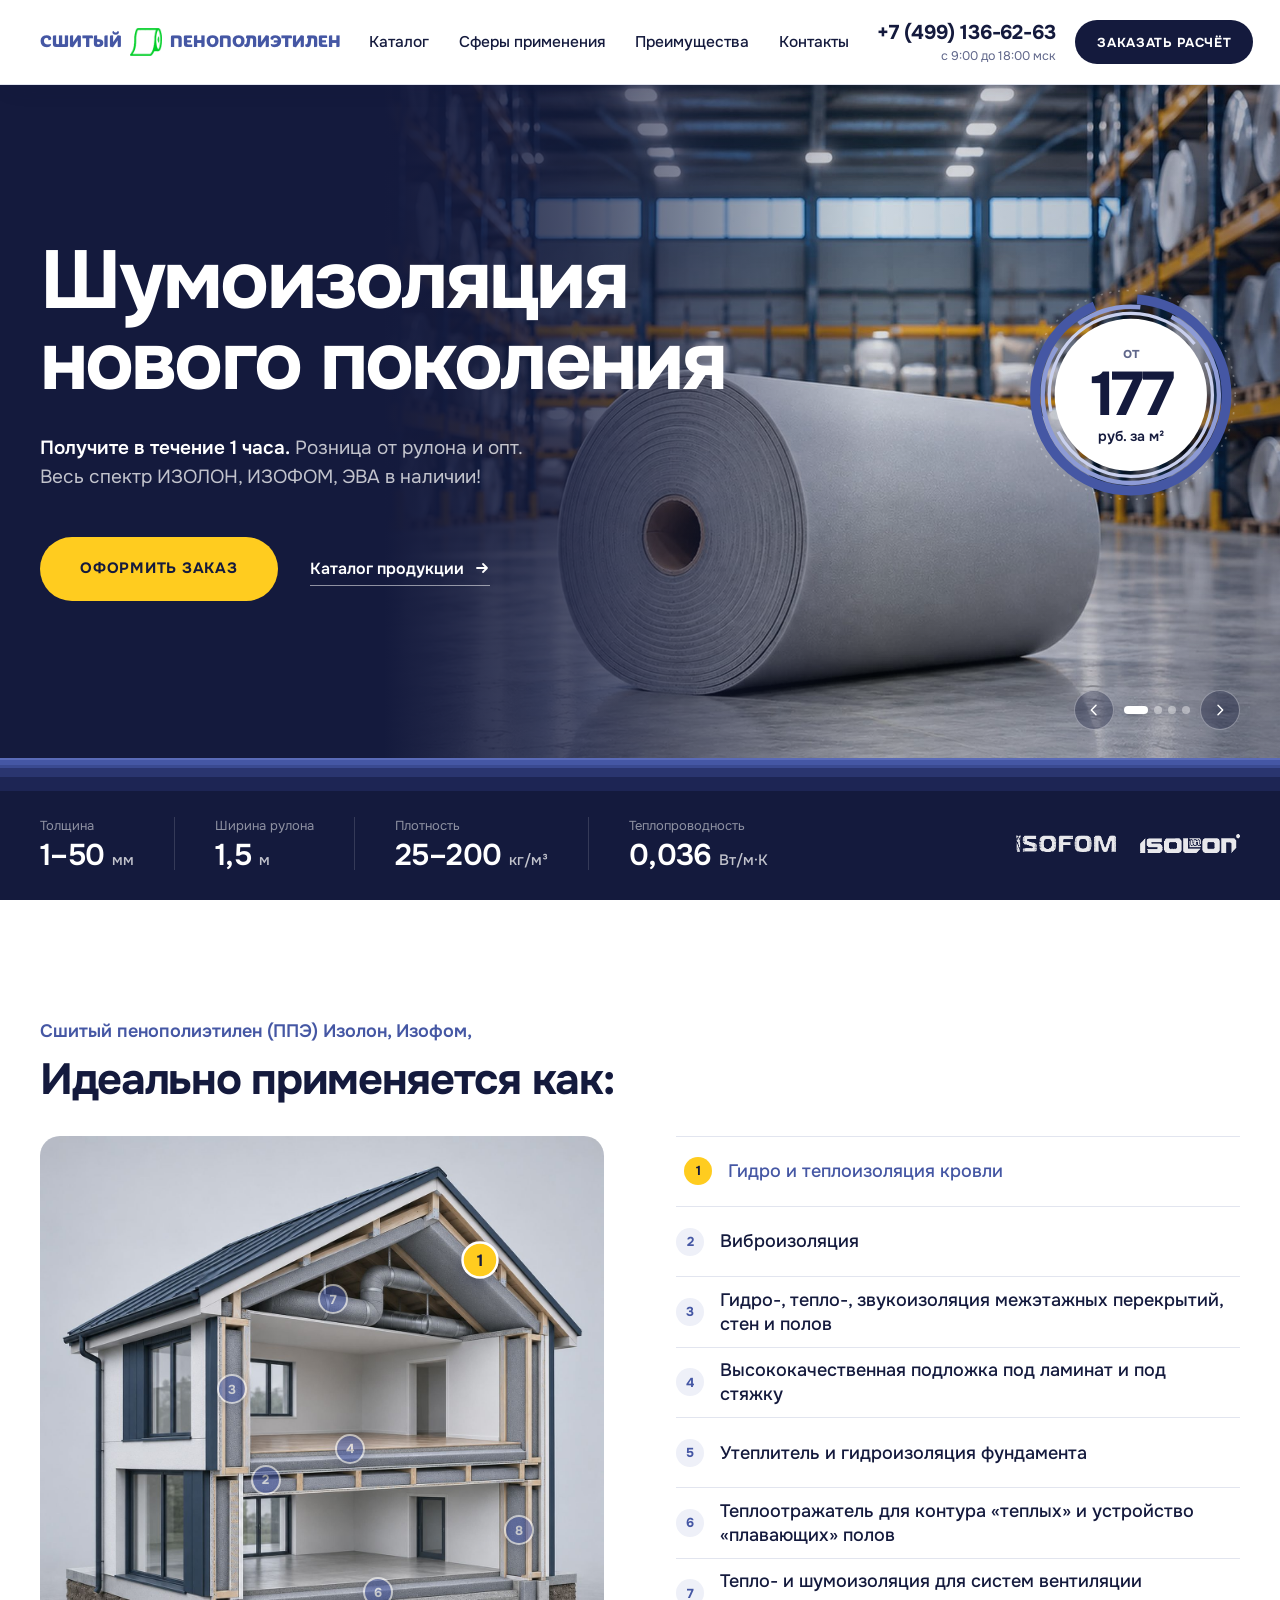
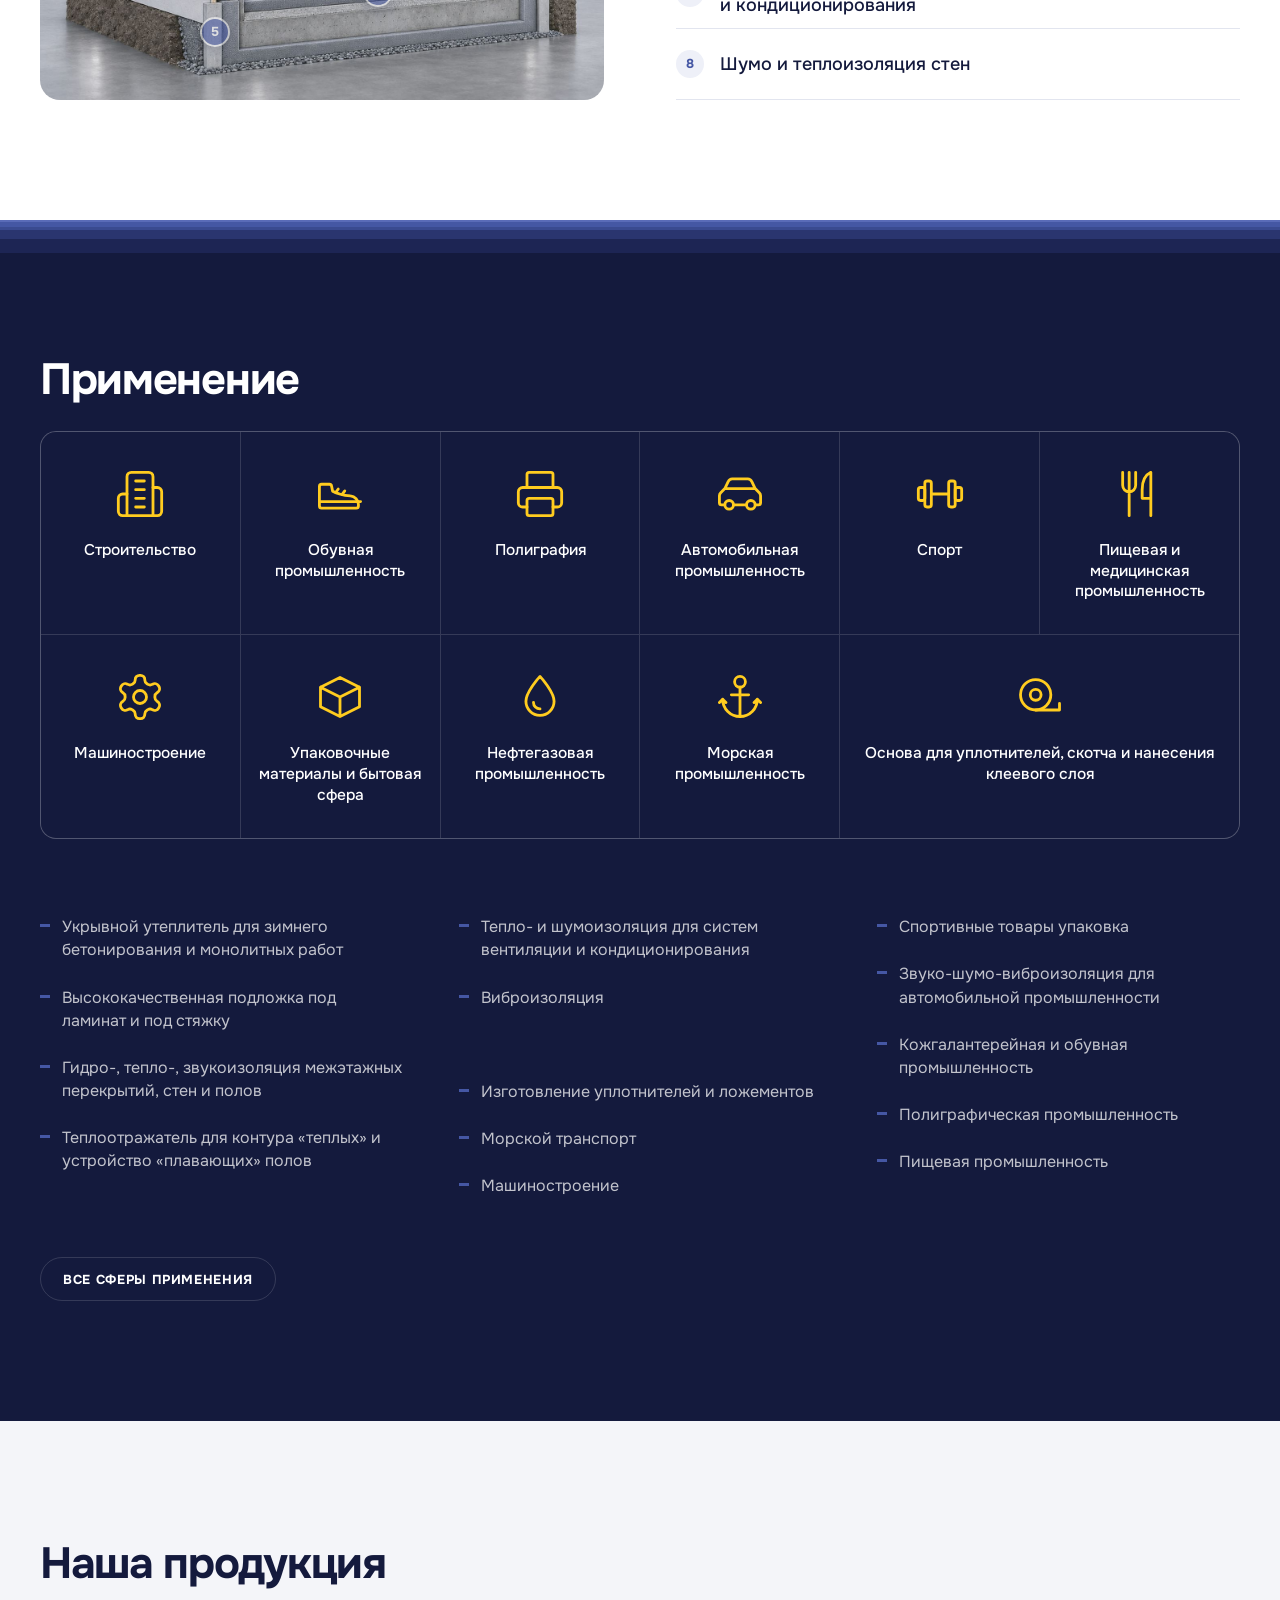
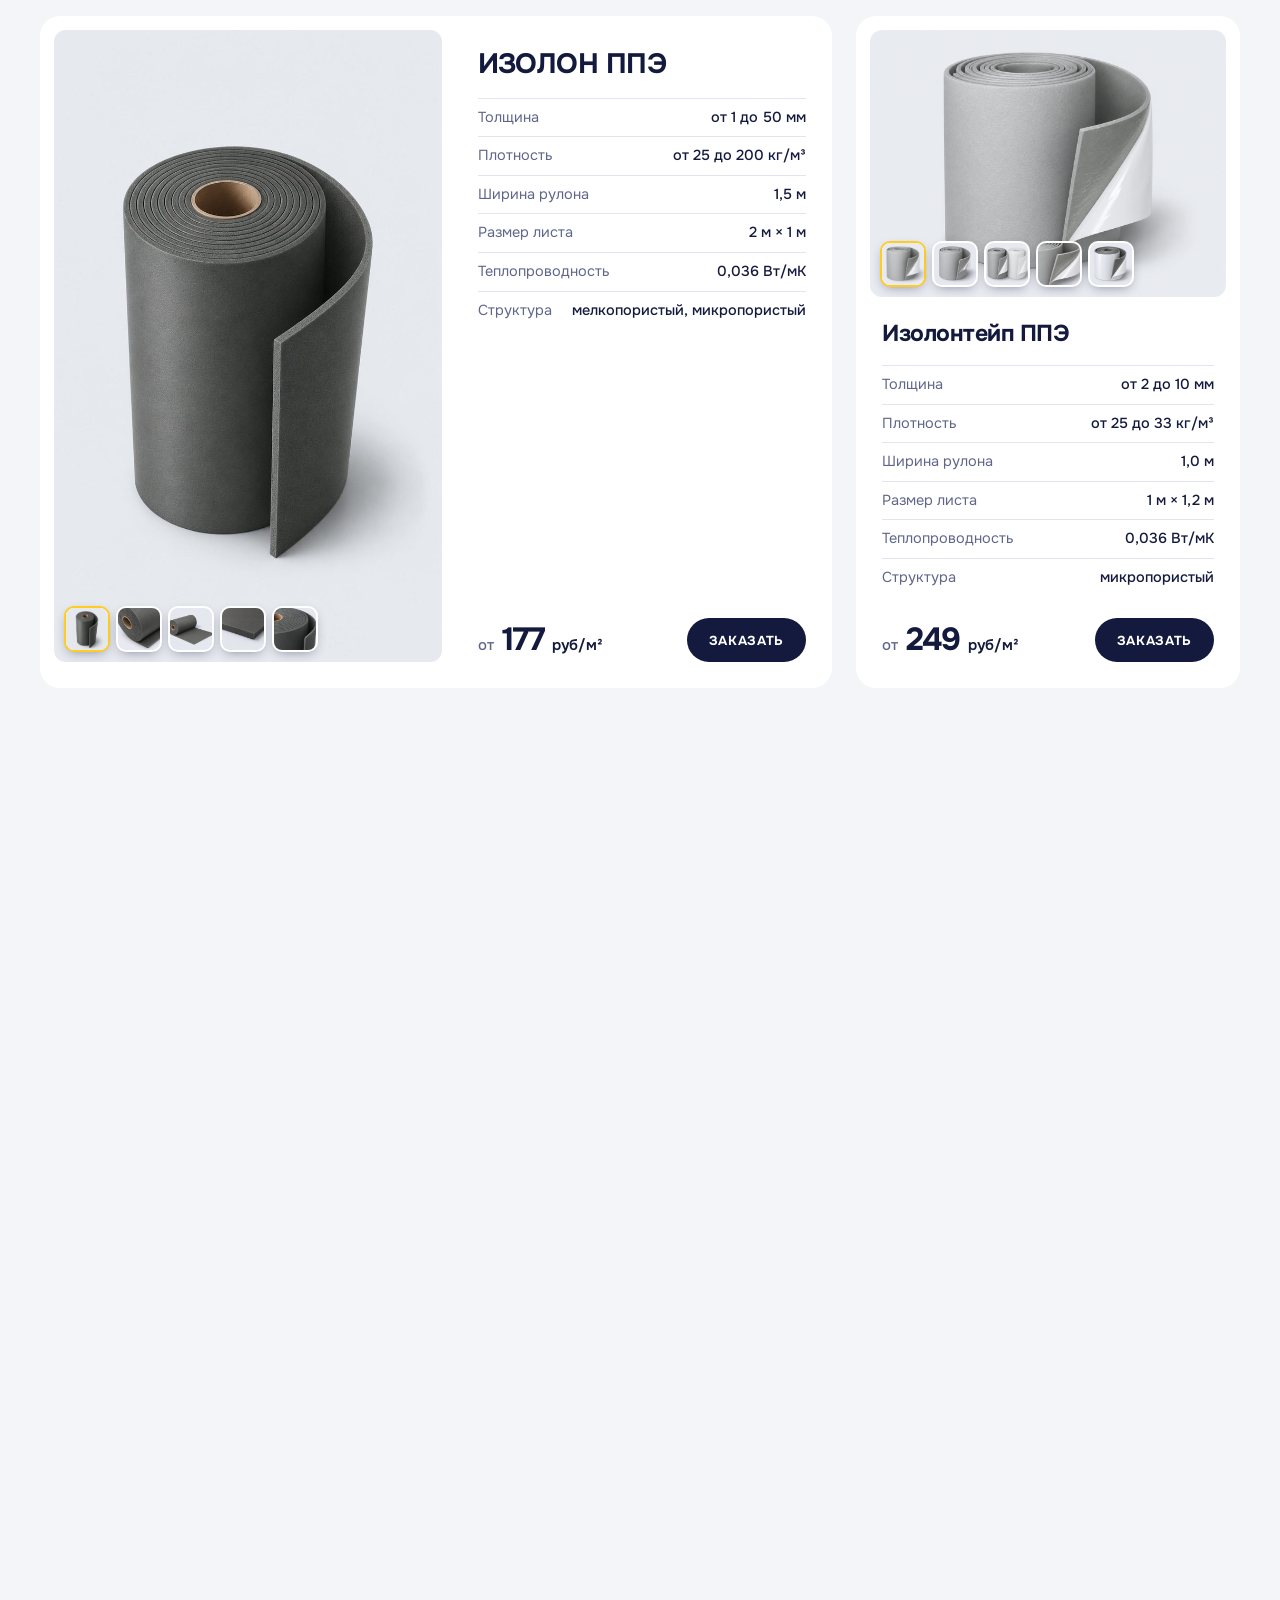
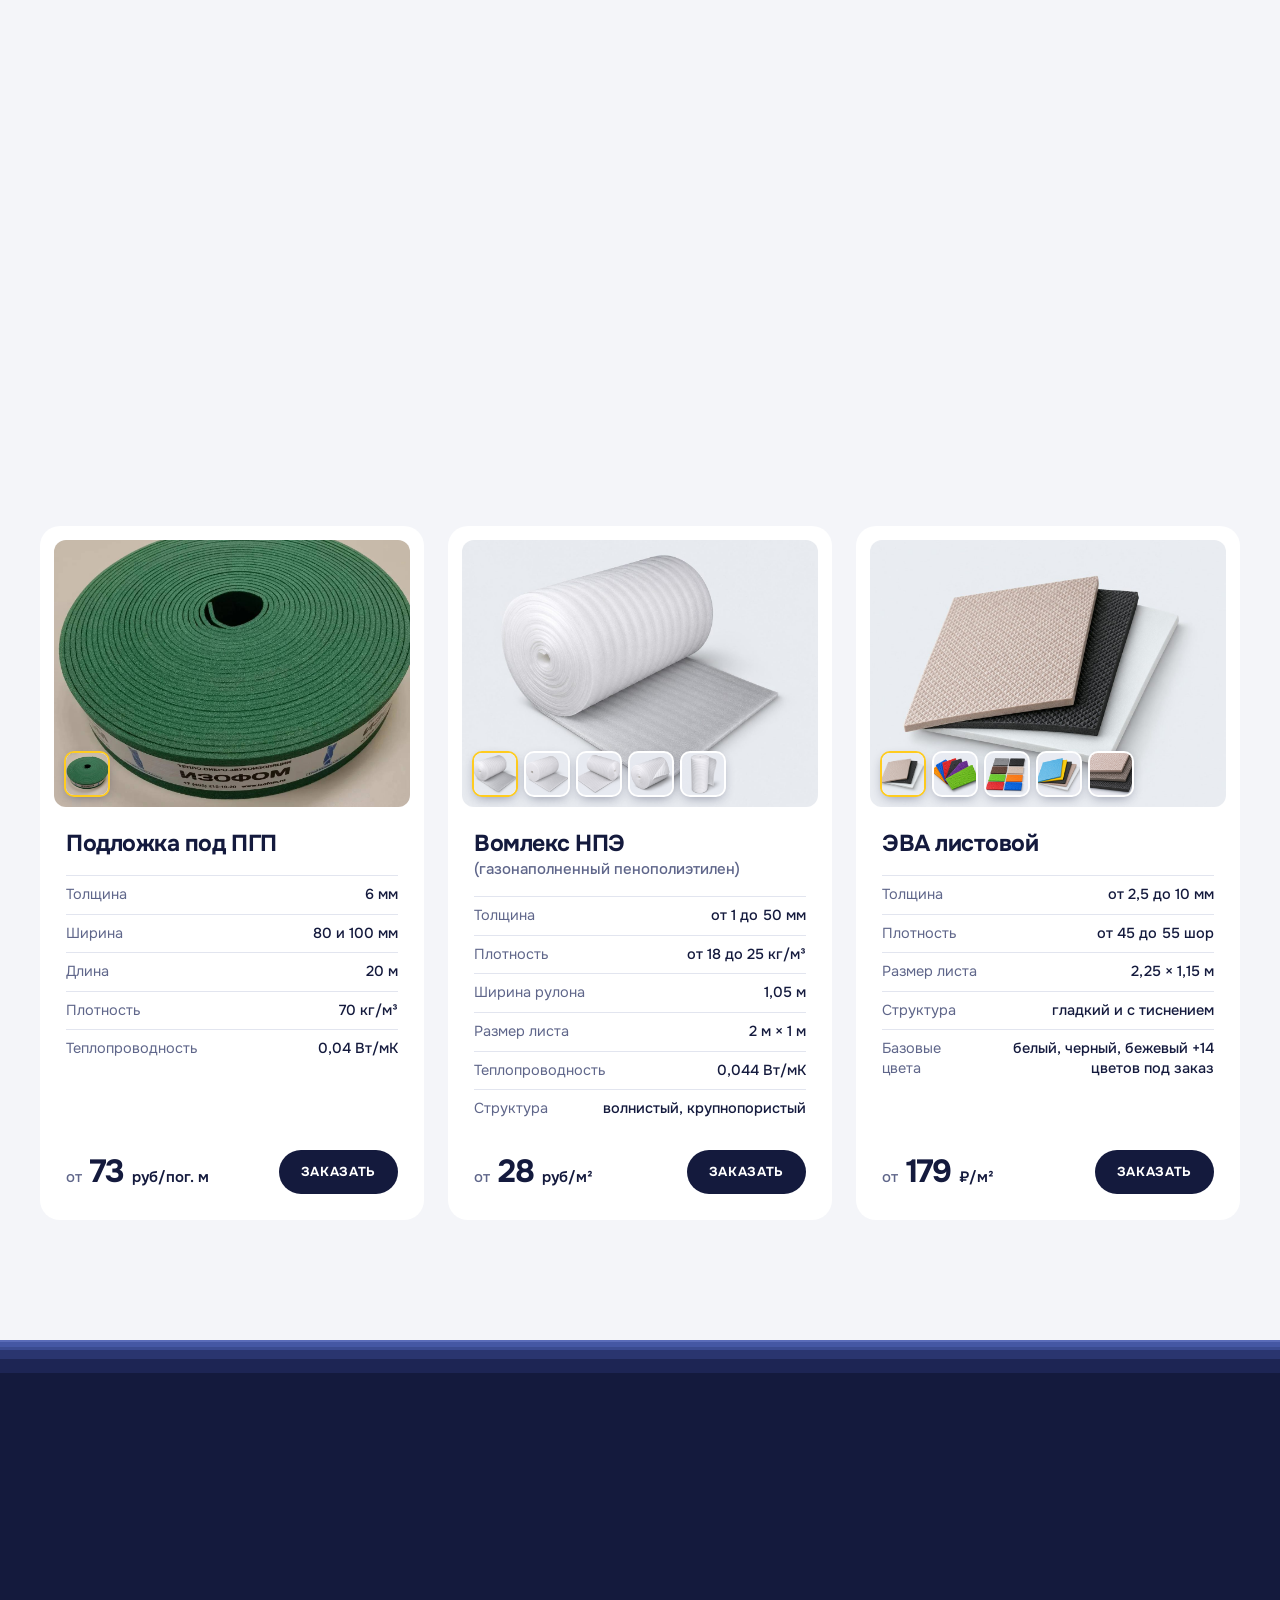
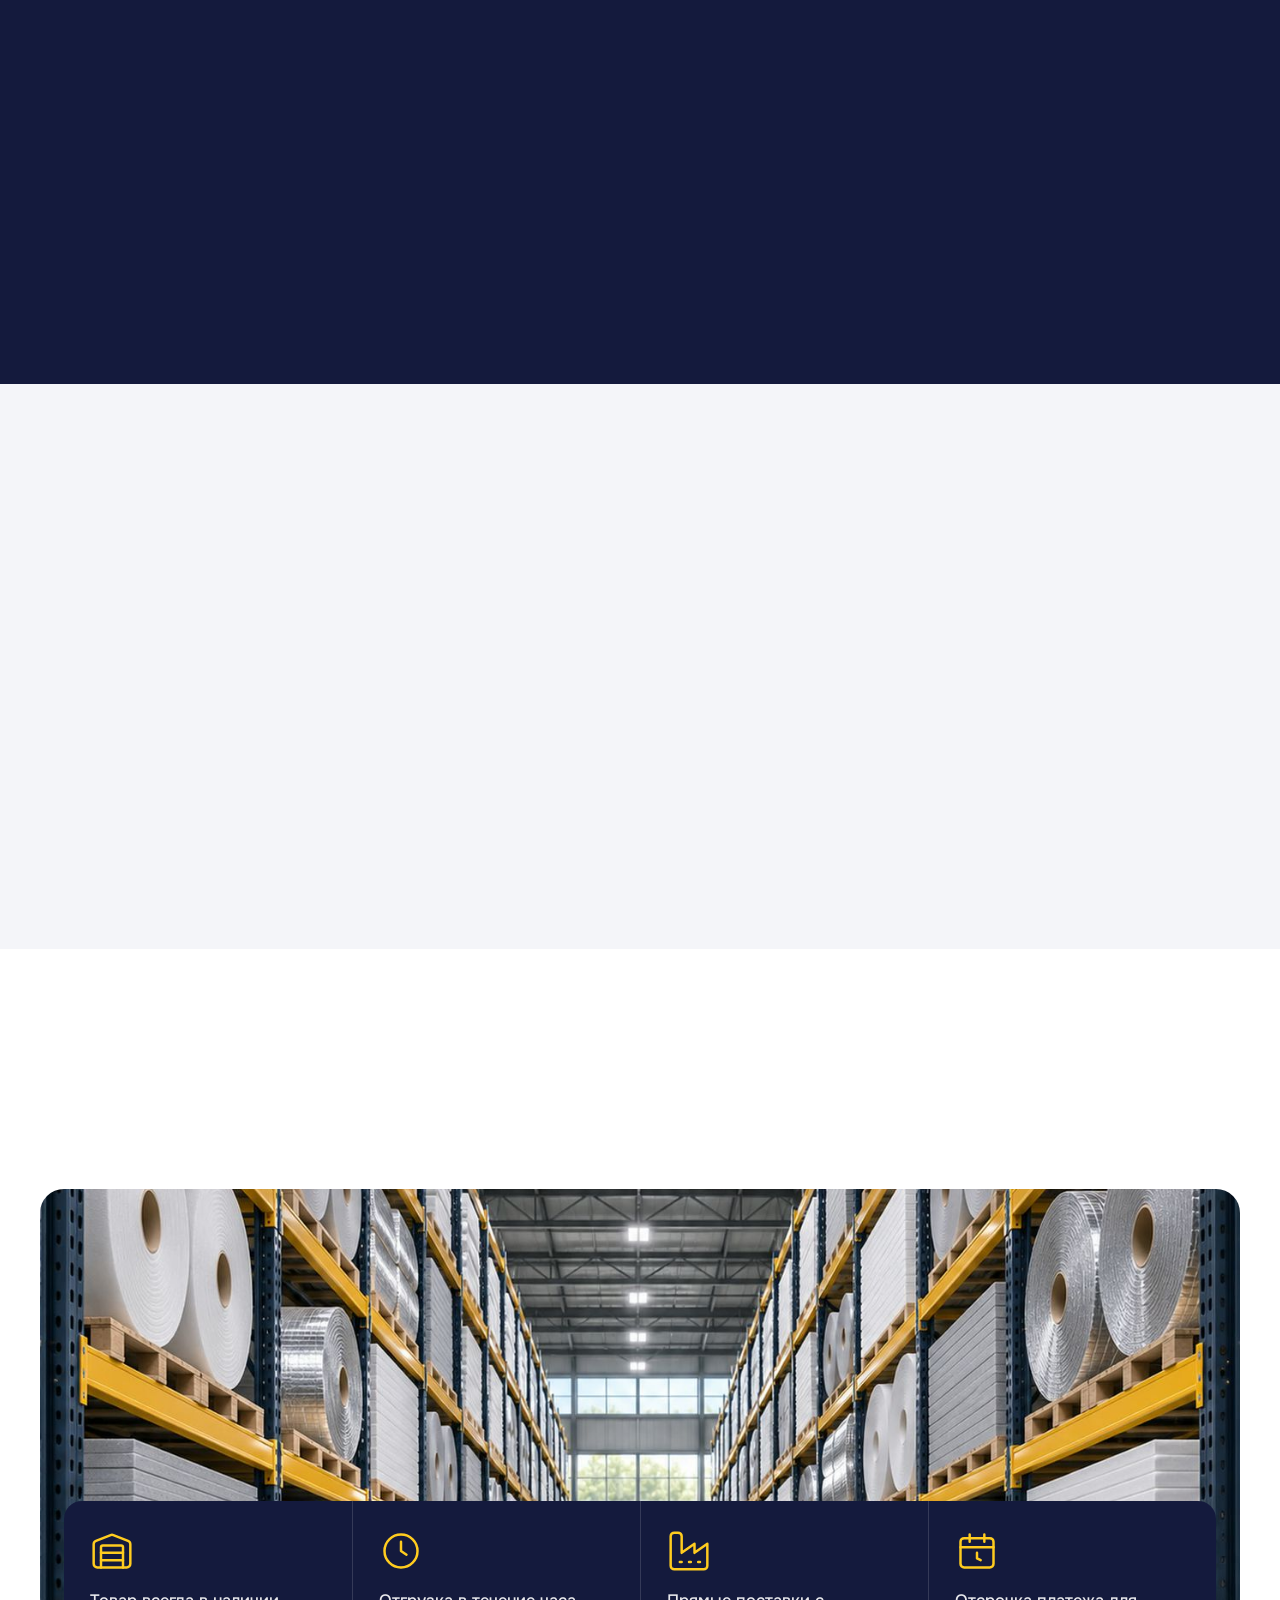
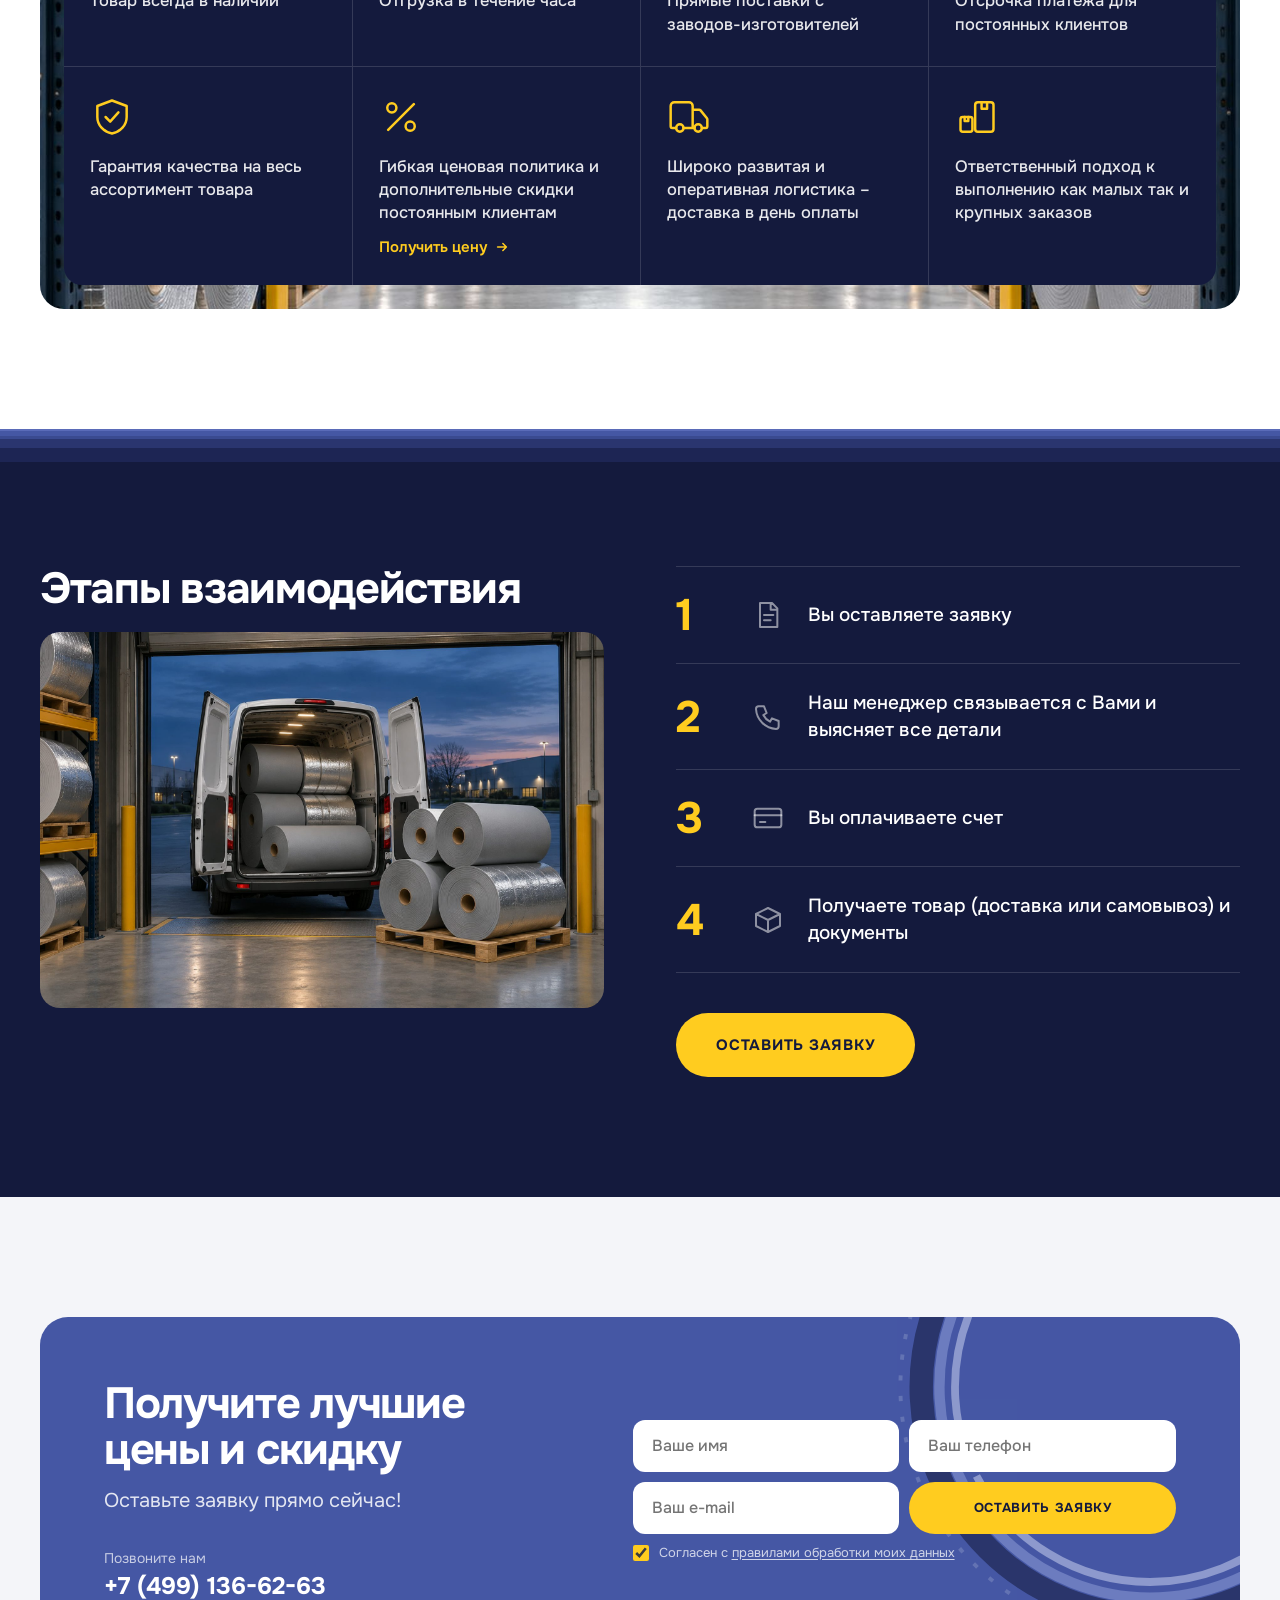
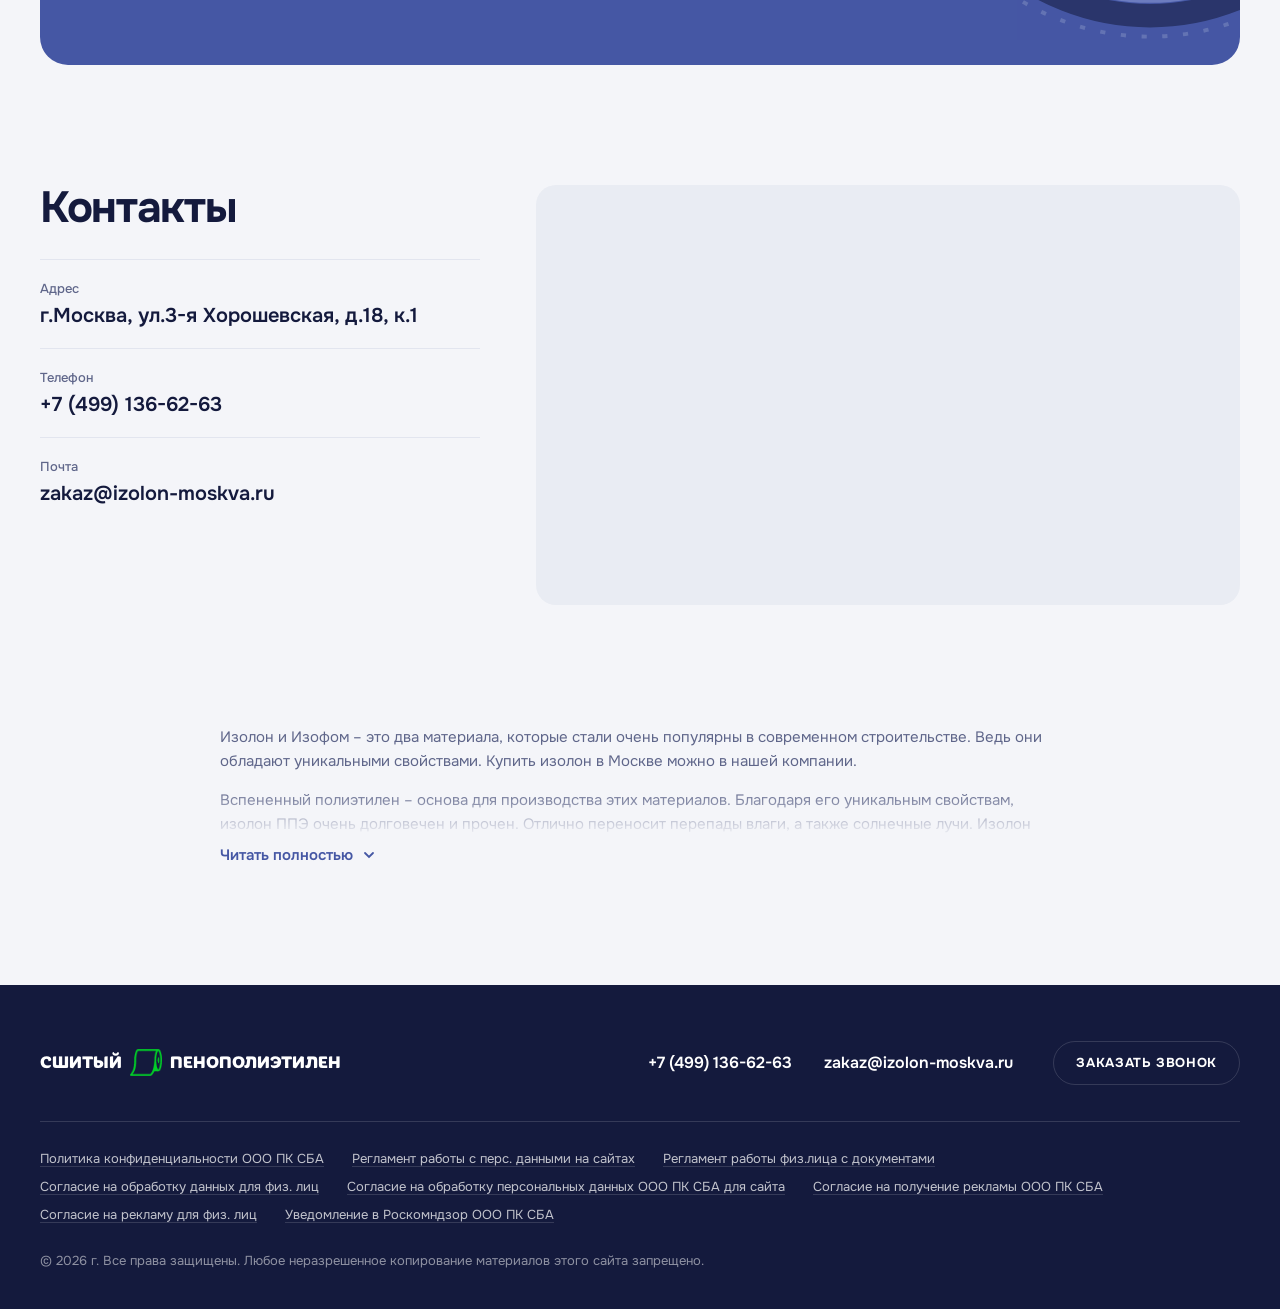
==== commit 9a84e64b: "Страницы «Сферы применения» и «Изолон для строительства» в новом стиле, общий script.js Co-Authored-" ====
--- a/index.html
+++ b/index.html
@@ -8,7 +8,7 @@
 <link rel="preconnect" href="https://fonts.googleapis.com">
 <link rel="preconnect" href="https://fonts.gstatic.com" crossorigin>
 <link href="https://fonts.googleapis.com/css2?family=Onest:wght@400;500;600;700&display=swap" rel="stylesheet">
-<link rel="stylesheet" href="styles.css?v=18">
+<link rel="stylesheet" href="styles.css?v=19">
 <script>
   // Нет нового фото — подставить фото со старого сайта (data-fallback) или показать заглушку с именем файла
   function ph(i){var f=i.dataset.fallback;if(f&&i.getAttribute('src')!==f){i.src=f;i.parentNode.classList.add('is-old')}else{i.onerror=null;i.parentNode.classList.add('is-empty')}}
@@ -28,7 +28,7 @@
     <!-- Короткое меню в строке (≥1100px), полное — по бургеру -->
     <nav class="hnav" aria-label="Разделы">
       <a href="#catalog">Каталог</a>
-      <a href="#usage">Применение</a>
+      <a href="sfery-primeneniya.html">Сферы применения</a>
       <a href="#benefits">Преимущества</a>
       <a href="#contacts">Контакты</a>
     </nav>
@@ -49,6 +49,7 @@
     <div class="container">
       <nav class="drawer__nav" aria-label="Меню">
         <a href="#usage">Применение</a>
+        <a href="sfery-primeneniya.html">Сферы применения</a>
         <a href="#catalog">Каталог продукции</a>
         <a href="#benefits">Преимущества</a>
         <a href="#steps">Этапы работы</a>
@@ -188,6 +189,7 @@
         <li>Полиграфическая промышленность</li>
         <li>Пищевая промышленность</li>
       </ul>
+      <a class="pill pill--line-light fields__more" href="sfery-primeneniya.html">Все сферы применения</a>
     </div>
   </section>
 
@@ -609,190 +611,15 @@
   <symbol id="i-oil" viewBox="0 0 24 24"><path d="M12 2.5S5.5 9.6 5.5 14a6.5 6.5 0 0 0 13 0c0-4.4-6.5-11.5-6.5-11.5Z"/><path d="M9 14.5a3 3 0 0 0 3 3"/></symbol>
   <symbol id="i-anchor" viewBox="0 0 24 24"><circle cx="12" cy="5" r="2.5"/><path d="M12 7.5V21M8 11h8M4 13a8 8 0 0 0 16 0M4 13l-1.5 1.5M4 13l1.5 1.5M20 13l-1.5 1.5M20 13l1.5 1.5"/></symbol>
   <symbol id="i-tape" viewBox="0 0 24 24"><circle cx="10" cy="11" r="7"/><circle cx="10" cy="11" r="2.5"/><path d="M10 18h11v-3"/></symbol>
+  <symbol id="i-pipe" viewBox="0 0 24 24"><path d="M2 8h9a3 3 0 0 1 3 3v11M2 14h5a1 1 0 0 1 1 1v7"/><path d="M2 6v10M12 22h8"/></symbol>
+  <symbol id="i-case" viewBox="0 0 24 24"><rect x="2" y="7" width="20" height="14" rx="2"/><path d="M9 7V5a1 1 0 0 1 1-1h4a1 1 0 0 1 1 1v2"/><rect x="5" y="11" width="6" height="6" rx="1"/><circle cx="16.5" cy="14" r="2.5"/></symbol>
+  <symbol id="i-floor" viewBox="0 0 24 24"><path d="M2 20h20M2 16h20M5 16v4M10 16v4M15 16v4M20 16v4"/><path d="M4 12c2-2 4 2 6 0s4 2 6 0 4 2 4 0"/></symbol>
+  <symbol id="i-wall" viewBox="0 0 24 24"><rect x="3" y="3" width="18" height="18" rx="1"/><path d="M3 9h18M3 15h18M9 3v6M15 9v6M9 15v6"/></symbol>
+  <symbol id="i-roof" viewBox="0 0 24 24"><path d="M2 12 12 3l10 9"/><path d="M5 10v11h14V10"/><path d="M4.5 14.5 12 8l7.5 6.5"/></symbol>
+  <symbol id="i-window" viewBox="0 0 24 24"><rect x="4" y="2" width="16" height="20" rx="1"/><rect x="7" y="5" width="10" height="14" rx=".5"/><path d="M12 5v14M7 12h10"/></symbol>
   <symbol id="i-box" viewBox="0 0 24 24"><path d="M3 7.5 12 3l9 4.5v9L12 21l-9-4.5zM3 7.5 12 12l9-4.5M12 12v9"/></symbol>
 </svg>
 
-<script>
-  const b=document.querySelector('.burger'),h=document.querySelector('.header');
-  b.addEventListener('click',()=>{const o=h.classList.toggle('is-open');b.setAttribute('aria-expanded',o)});
-  h.querySelectorAll('.drawer a').forEach(a=>a.addEventListener('click',()=>{h.classList.remove('is-open');b.setAttribute('aria-expanded',false)}));
-
-  // Модальные окна: [data-order] — «Узнать цены» с выбранным товаром, [data-modal] — по имени
-  const open = id => { const d = document.getElementById('modal-' + id) || document.getElementById(id); if (!d) return; document.querySelectorAll('dialog[open]').forEach(x => x !== d && id !== 'consent' && x.close()); d.showModal(); };
-  document.addEventListener('click', e => {
-    const o = e.target.closest('[data-order]');
-    if (o) { e.preventDefault(); const sel = document.querySelector('#modal-order select'); sel.value = o.dataset.order || ''; if (sel.selectedIndex < 0) sel.value = ''; open('order'); return; }
-    const m = e.target.closest('[data-modal]');
-    if (m) { e.preventDefault(); open(m.dataset.modal); return; }
-    if (e.target.closest('[data-close]') || e.target.tagName === 'DIALOG') { e.target.closest('dialog').close(); return; }
-    const l = e.target.closest('[data-lightbox]');
-    if (l) { e.preventDefault(); showLightbox([{ src: l.href, alt: l.querySelector('img').alt, old: false }], 0); }
-  });
-
-  // Применение: точки на доме ↔ пункты списка. Сами перебираются, пока пользователь не наведёт
-  (() => {
-    const box = document.querySelector('.usage__grid'); if (!box) return;
-    const items = [...box.querySelectorAll('[data-u]')];
-    let cur = 0, timer, user = false;
-    const set = n => { cur = +n; items.forEach(el => el.classList.toggle('is-on', +el.dataset.u === cur)); box.classList.toggle('has-on', cur > 0); };
-    items.forEach(el => {
-      el.addEventListener('mouseenter', () => { user = true; clearInterval(timer); set(el.dataset.u); });
-      el.addEventListener('focus', () => { user = true; clearInterval(timer); set(el.dataset.u); });
-      el.addEventListener('click', () => { user = true; clearInterval(timer); set(el.dataset.u); });
-    });
-    box.addEventListener('mouseleave', () => set(0));
-    if (matchMedia('(prefers-reduced-motion: reduce)').matches) return;
-    new IntersectionObserver(([e]) => {
-      clearInterval(timer);
-      if (e.isIntersecting && !user) { set(cur % 8 + 1); timer = setInterval(() => set(cur % 8 + 1), 2200); }
-    }, { threshold: .45 }).observe(box);
-  })();
-
-  // ── Лайтбокс с листанием (сертификаты — одно фото, каталог — галерея товара) ──
-  const lb = document.getElementById('lightbox'), lbImg = lb.querySelector('img'), lbCount = lb.querySelector('.lightbox__count');
-  let lbList = [], lbCur = 0;
-  const lbShow = i => {
-    lbCur = (i + lbList.length) % lbList.length; const it = lbList[lbCur];
-    lbImg.src = it.src; lbImg.alt = it.alt || ''; lb.classList.toggle('is-old', !!it.old);
-    lbCount.textContent = (lbCur + 1) + ' / ' + lbList.length;
-  };
-  function showLightbox(list, i) {
-    lbList = list; const many = list.length > 1;
-    lb.querySelectorAll('.lightbox__arrow').forEach(a => a.hidden = !many); lbCount.hidden = !many;
-    lbShow(i); if (!lb.open) lb.showModal();
-  }
-  lb.querySelectorAll('.lightbox__arrow').forEach(a => a.addEventListener('click', () => lbShow(lbCur + +a.dataset.dir)));
-  lb.addEventListener('keydown', e => { if (lbList.length > 1 && (e.key === 'ArrowLeft' || e.key === 'ArrowRight')) lbShow(lbCur + (e.key === 'ArrowLeft' ? -1 : 1)); });
-  let lbX = null;
-  lb.addEventListener('touchstart', e => { lbX = e.touches[0].clientX; }, { passive: true });
-  lb.addEventListener('touchend', e => { if (lbX === null || lbList.length < 2) return; const dx = e.changedTouches[0].clientX - lbX; lbX = null; if (Math.abs(dx) > 40) lbShow(lbCur + (dx < 0 ? 1 : -1)); });
-
-  // ── Каталог: несколько фото на товар. Первое — новое фото, дальше assets/catalog/<товар>-2…5.jpg, пока их нет — фото со старого сайта ──
-  document.querySelectorAll('[data-gallery]').forEach(fig => {
-    const main = fig.querySelector('img'), key = fig.dataset.gallery;
-    const title = fig.closest('.card').querySelector('.card__title').firstChild.textContent.trim();
-    const list = [{ src: main.getAttribute('src'), old: false }];
-    for (let n = 1; n <= 4; n++) list.push({ src: `assets/catalog/${key}-${n + 1}.jpg`, fallback: `assets/src/old-site/catalog/${key}/${n}.jpg`, old: false });
-    list.forEach((it, i) => it.alt = `${title} — фото ${i + 1}`);
-    let cur = 0;
-    const thumbs = document.createElement('div'); thumbs.className = 'card__thumbs';
-    const set = i => {
-      cur = i; const it = list[i];
-      main.src = it.src; fig.classList.toggle('is-old', it.old);
-      btns.forEach((b, k) => b.classList.toggle('is-on', k === i));
-    };
-    const btns = list.map((it, i) => {
-      const b = document.createElement('button'); b.type = 'button'; b.className = 'card__thumb' + (i ? '' : ' is-on');
-      b.setAttribute('aria-label', 'Фото ' + (i + 1));
-      b.innerHTML = `<img src="${it.src}" alt="">`;
-      const ti = b.querySelector('img');
-      ti.onerror = () => {
-        if (it.fallback && !it.old) { it.src = it.fallback; it.old = true; ti.src = it.src; if (cur === i) set(i); }
-        else { b.remove(); it.dead = true; }
-      };
-      b.addEventListener('click', e => { e.stopPropagation(); set(i); });
-      thumbs.append(b); return b;
-    });
-    const zoom = document.createElement('span'); zoom.className = 'card__zoom'; zoom.setAttribute('aria-hidden', 'true');
-    zoom.innerHTML = '<svg viewBox="0 0 24 24"><circle cx="11" cy="11" r="7"/><path d="M20 20l-4-4M11 8v6M8 11h6"/></svg>';
-    fig.append(thumbs, zoom);
-    fig.addEventListener('click', () => { const live = list.filter(x => !x.dead); showLightbox(live, Math.max(0, live.indexOf(list[cur]))); });
-  });
-
-  // ── Кнопка «наверх» + шапка: после первого экрана кнопка «Заказать расчёт» становится жёлтой ──
-  (() => {
-    const hero = document.querySelector('.hero'), up = document.querySelector('.to-top'), hdr = document.querySelector('.header');
-    new IntersectionObserver(([e]) => {
-      const past = !e.isIntersecting && e.boundingClientRect.top < 0;
-      up.classList.toggle('is-on', past); hdr.classList.toggle('is-past', past);
-    }, { rootMargin: '-120px 0px 0px 0px' }).observe(hero);
-    up.addEventListener('click', () => window.scrollTo({ top: 0, behavior: matchMedia('(prefers-reduced-motion: reduce)').matches ? 'auto' : 'smooth' }));
-  })();
-
-  // ── SEO-текст: свернуть/развернуть ──
-  (() => {
-    const btn = document.querySelector('.seo__more'), box = document.getElementById('seo-text'); if (!btn) return;
-    btn.addEventListener('click', () => {
-      const o = box.classList.toggle('is-open'); btn.setAttribute('aria-expanded', o);
-      btn.querySelector('span').textContent = o ? 'Свернуть' : 'Читать полностью';
-    });
-  })();
-
-  // ── Простые появления при прокрутке: заголовки, карточки, пункты, полосы «среза» ──
-  (() => {
-    if (matchMedia('(prefers-reduced-motion: reduce)').matches || !('IntersectionObserver' in window)) return;
-    const groups = ['.sec__title', '.usage__list li', '.usage__media', '.fields__icons li', '.fields__list li', '.catalog__grid .card', '.lead__body', '.lead__visual',
-      '.certs__row a', '.benefits__band', '.benefit', '.steps__media', '.steps__list li', '.steps__cta', '.discount__box', '.contacts__info', '.contacts__map', '.seo__grid'];
-    const els = [];
-    groups.forEach(sel => document.querySelectorAll(sel).forEach(el => {
-      const sib = [...el.parentNode.children].filter(x => x.matches(sel));
-      el.style.setProperty('--d', Math.min(sib.indexOf(el), 7) * 70 + 'ms');
-      el.classList.add('rv'); els.push(el);
-    }));
-    document.querySelectorAll('.sec--ink > .cut__layers').forEach(el => { el.classList.add('rv-cut'); els.push(el); });
-    const io = new IntersectionObserver(es => es.forEach(e => { if (e.isIntersecting) { e.target.classList.add('is-in'); io.unobserve(e.target); } }), { rootMargin: '0px 0px -8% 0px' });
-    els.forEach(el => io.observe(el));
-  })();
-  // Прототип: формы никуда не отправляются, показываем «спасибо»
-  document.querySelectorAll('[data-form]').forEach(f => f.addEventListener('submit', e => { e.preventDefault(); f.reset(); open('success'); }));
-
-  // Слайдер первого экрана
-  (async () => {
-    const slides = [
-      { src: 'assets/hero-1.jpg', fallback: 'assets/hero.jpg', alt: 'Рулон сшитого пенополиэтилена на складе' },
-      { src: 'assets/hero-2.jpg', alt: 'Фольгированный пенополиэтилен в рулонах' },
-      { src: 'assets/hero-3.jpg', alt: 'Маты-листы ИЗОЛОН разной толщины' },
-      { src: 'assets/hero-4.jpg', alt: 'Листовой ЭВА в базовых цветах' },
-    ];
-    const ok = src => new Promise(r => { const i = new Image(); i.onload = () => r(src); i.onerror = () => r(null); i.src = src; });
-    const found = await Promise.all(slides.map(async s => {
-      const src = await ok(s.src) || (s.fallback && await ok(s.fallback));
-      return src ? { ...s, src } : null;
-    }));
-    const list = found.filter(Boolean);
-    const slider = document.querySelector('.slider');
-    const track = slider.querySelector('.slider__track');
-    const nav = document.querySelector('.slider__nav');
-    const dotsBox = nav.querySelector('.slider__dots');
-
-    const imgs = list.map((s, i) => {
-      const img = document.createElement('img');
-      img.className = 'slider__slide' + (i === 0 ? ' is-active' : '');
-      img.src = s.src; img.alt = s.alt;
-      track.append(img);
-      return img;
-    });
-    if (imgs.length < 2) return;
-
-    let cur = 0, timer;
-    const dots = imgs.map((_, i) => {
-      const d = document.createElement('button');
-      d.type = 'button'; d.className = 'slider__dot' + (i === 0 ? ' is-active' : '');
-      d.setAttribute('aria-label', 'Фото ' + (i + 1));
-      d.addEventListener('click', () => { go(i); restart(); });
-      dotsBox.append(d);
-      return d;
-    });
-    const go = i => {
-      cur = (i + imgs.length) % imgs.length;
-      imgs.forEach((im, k) => im.classList.toggle('is-active', k === cur));
-      dots.forEach((d, k) => d.classList.toggle('is-active', k === cur));
-    };
-    const reduce = matchMedia('(prefers-reduced-motion: reduce)').matches;
-    const restart = () => { clearInterval(timer); if (!reduce) timer = setInterval(() => go(cur + 1), 5000); };
-    nav.hidden = false;
-    nav.querySelectorAll('.slider__arrow').forEach(a => a.addEventListener('click', () => { go(cur + +a.dataset.dir); restart(); }));
-    slider.addEventListener('mouseenter', () => clearInterval(timer));
-    slider.addEventListener('mouseleave', restart);
-    let x0 = null;
-    slider.addEventListener('touchstart', e => { x0 = e.touches[0].clientX; }, { passive: true });
-    slider.addEventListener('touchend', e => {
-      if (x0 === null) return;
-      const dx = e.changedTouches[0].clientX - x0; x0 = null;
-      if (Math.abs(dx) > 40) { go(cur + (dx < 0 ? 1 : -1)); restart(); }
-    });
-    restart();
-  })();
-</script>
+<script src="script.js?v=1"></script>
 </body>
 </html>
--- a/styles.css
+++ b/styles.css
@@ -65,7 +65,7 @@
 /* меню по центру между логотипом и телефоном: равные авто-отступы с двух сторон */
 .hnav { display: flex; gap: 30px; margin: 0 auto; }
 @media (min-width: 1101px) { .hnav + .header__contacts { margin-left: 0; } }
-.hnav a { font-size: 15.5px; font-weight: 500; color: var(--ink); transition: color .2s; }
+.hnav a { white-space: nowrap; font-size: 15.5px; font-weight: 500; color: var(--ink); transition: color .2s; }
 .hnav a:hover { color: var(--brand); }
 
 .header__contacts { display: flex; align-items: center; gap: 20px; flex-shrink: 0; margin-left: auto; }
@@ -683,3 +683,128 @@
   .rings--discount { width: 340px; height: 340px; right: -150px; top: -150px; }
   .rings--lead { width: 200px; height: 200px; right: -60px; top: -60px; }
 }
+
+/* ════════════ Внутренние страницы: «Сферы применения», «Изолон для строительства» ════════════ */
+.hnav a[aria-current="page"], .drawer__nav a[aria-current="page"] { color: var(--brand); }
+.fields__more { margin-top: 48px; }
+
+/* Первый экран подстраницы: тёмный, без фото, кольца «торца рулона» справа, «срез» снизу */
+.page-hero { position: relative; isolation: isolate; overflow: hidden; background: var(--ink); color: var(--white); }
+.page-hero__body { position: relative; padding-top: 56px; padding-bottom: 96px; }
+.page-hero__title { max-width: 900px; margin: 28px 0 0; font-weight: 700; font-size: clamp(42px, 5.4vw, 80px); line-height: .98; letter-spacing: -.035em; }
+.page-hero__lead { max-width: 640px; margin: 28px 0 0; font-size: 19px; line-height: 1.55; color: var(--on-dark); }
+.page-hero__actions { margin-top: 40px; }
+.page-hero__rings { position: absolute; z-index: -1; width: 560px; height: 560px; right: -120px; top: 50%; transform: translateY(-50%); opacity: .7; }
+.page-hero__cut { position: relative; }
+button.hero__link { background: none; border-top: 0; border-left: 0; border-right: 0; cursor: pointer; font-family: inherit; }
+
+.crumbs { list-style: none; margin: 0; padding: 0; display: flex; flex-wrap: wrap; gap: 6px 0; font-size: 14px; color: var(--on-dark-2); }
+.crumbs li + li::before { content: "/"; margin: 0 10px; opacity: .6; }
+.crumbs a { transition: color .2s; }
+.crumbs a:hover { color: var(--white); }
+.crumbs [aria-current] { color: var(--on-dark); }
+
+/* Отрасли: 4 колонки, «Строительство» — широкая карточка с фото */
+.spheres { background: var(--white); }
+.spheres__grid { display: grid; grid-template-columns: repeat(4, 1fr); gap: 20px; }
+.sphere {
+  position: relative; display: flex; flex-direction: column; overflow: hidden; text-align: left;
+  border: 1px solid var(--line); border-radius: 20px; background: var(--bg); color: var(--ink);
+  font: inherit; cursor: pointer; padding: 0; transition: border-color .25s, transform .25s, box-shadow .25s;
+}
+.sphere:hover { border-color: var(--brand); transform: translateY(-4px); box-shadow: 0 18px 40px -24px rgba(20,26,61,.45); }
+.sphere__body { position: relative; flex: 1; display: flex; flex-direction: column; padding: 30px 28px 28px; }
+.sphere__num { position: absolute; top: 28px; right: 28px; font-size: 14px; font-weight: 600; color: var(--muted); font-variant-numeric: tabular-nums; }
+.sphere__icon { width: 56px; height: 56px; padding: 12px; border-radius: 16px; background: var(--ink); color: var(--accent); fill: none; stroke: currentColor; stroke-width: 1.5; stroke-linecap: round; stroke-linejoin: round; }
+.sphere__title { margin: 28px 0 0; font-size: 21px; line-height: 1.2; font-weight: 700; letter-spacing: -.01em; }
+.sphere__text { margin: 12px 0 0; font-size: 15px; line-height: 1.5; color: var(--muted); }
+.sphere__go { white-space: nowrap; display: inline-flex; align-items: center; gap: 8px; margin-top: auto; padding-top: 28px; font-size: 14px; font-weight: 700; text-transform: uppercase; letter-spacing: .05em; color: var(--brand); }
+.sphere .arr { width: 16px; height: 16px; fill: none; stroke: currentColor; stroke-width: 1.8; stroke-linecap: round; stroke-linejoin: round; transition: transform .2s; }
+.sphere:hover .arr { transform: translateX(4px); }
+.sphere--wide { grid-column: span 2; flex-direction: row; background: var(--ink); color: var(--white); border-color: var(--ink); }
+.sphere--wide .sphere__media { flex: 0 0 46%; }
+.sphere--wide .sphere__icon { background: var(--accent); color: var(--ink); }
+.sphere--wide .sphere__num { color: var(--on-dark-2); }
+.sphere--wide .sphere__text { color: var(--on-dark); }
+.sphere--wide .sphere__go { color: var(--accent); }
+
+/* Строительство: текст о материале + галерея из 3 фото */
+.build-intro { background: var(--white); }
+.build-intro__grid { display: grid; grid-template-columns: 1.05fr 1fr; gap: 72px; align-items: start; }
+.build-intro__lead { margin: 0; font-size: 20px; line-height: 1.55; }
+.build-intro__lead b { color: var(--brand); }
+.props { list-style: none; margin: 32px 0 0; padding: 0; display: grid; grid-template-columns: 1fr 1fr; gap: 12px; }
+.props li { position: relative; padding: 16px 18px 16px 50px; border-radius: 14px; background: var(--bg); font-size: 15.5px; line-height: 1.4; font-weight: 500; }
+.props li::first-letter { text-transform: uppercase; }
+.props li::before { content: ""; position: absolute; left: 18px; top: 17px; width: 20px; height: 20px; border-radius: 50%; background: var(--accent) url("data:image/svg+xml,%3Csvg xmlns='http://www.w3.org/2000/svg' viewBox='0 0 16 16'%3E%3Cpath d='M4 8.2l2.6 2.6L12 5.4' fill='none' stroke='%23141A3D' stroke-width='2' stroke-linecap='round' stroke-linejoin='round'/%3E%3C/svg%3E") center / 14px no-repeat; }
+.props li:last-child:nth-child(odd) { grid-column: 1 / -1; }
+.build-intro__note { margin: 32px 0 0; font-size: 17px; line-height: 1.6; color: var(--muted); }
+.build-intro__actions { display: flex; align-items: center; gap: 28px; flex-wrap: wrap; margin-top: 36px; }
+.build-intro__price { font-size: 15px; color: var(--muted); }
+.build-intro__price b { display: block; margin-top: 2px; font-size: 22px; color: var(--ink); }
+.build-gallery { position: sticky; top: calc(var(--header-h) + 24px); display: grid; grid-template-columns: 1fr 1fr; gap: 16px; }
+.build-gallery__item { border-radius: 20px; aspect-ratio: 4 / 3; cursor: zoom-in; }
+.build-gallery__item:first-child { grid-column: 1 / -1; aspect-ratio: 1; }
+.build-gallery__item img { transition: transform .5s; }
+.build-gallery__item:hover img { transform: scale(1.04); }
+
+/* Способы применения: 3 + 2 карточки на тёмном */
+.build-uses__intro { max-width: 820px; margin: 0 0 56px; font-size: 18px; line-height: 1.6; color: var(--on-dark); }
+.build-uses__grid { list-style: none; margin: 0; padding: 0; display: grid; grid-template-columns: repeat(6, 1fr); gap: 1px; background: var(--line-dark); border: 1px solid var(--line-dark); border-radius: 20px; overflow: hidden; }
+.use-card { grid-column: span 2; position: relative; display: flex; flex-direction: column; padding: 36px 32px 38px; background: var(--ink); }
+.use-card:nth-child(n+4) { grid-column: span 3; }
+.use-card svg { width: 48px; height: 48px; fill: none; stroke: var(--accent); stroke-width: 1.4; stroke-linecap: round; stroke-linejoin: round; }
+.use-card__num { position: absolute; top: 32px; right: 32px; display: grid; place-items: center; width: 34px; height: 34px; border-radius: 50%; border: 1.5px solid var(--line-dark); font-size: 14px; font-weight: 700; color: var(--on-dark); }
+.use-card__title { margin: 28px 0 0; font-size: 22px; line-height: 1.2; font-weight: 700; }
+.use-card p { margin: 14px 0 0; font-size: 15.5px; line-height: 1.6; color: var(--on-dark); }
+
+/* Гарантия качества */
+.quality { padding-bottom: 0; }
+.quality__box { display: grid; grid-template-columns: auto 1fr auto; gap: 36px; align-items: center; padding: 44px 48px; border-radius: 24px; background: var(--white); border: 1px solid var(--line); }
+.quality__icon { width: 64px; height: 64px; padding: 14px; border-radius: 18px; background: var(--brand); color: var(--white); fill: none; stroke: currentColor; stroke-width: 1.5; stroke-linecap: round; stroke-linejoin: round; }
+.quality__box p { margin: 0; font-size: 18px; line-height: 1.6; }
+
+@media (max-width: 1240px) {
+  .spheres__grid { grid-template-columns: repeat(3, 1fr); }
+  .sphere--wide { grid-column: 1 / -1; }
+  .sphere--wide .sphere__media { flex-basis: 50%; }
+}
+@media (max-width: 1100px) {
+  .build-intro__grid { grid-template-columns: 1fr; gap: 48px; }
+  .build-gallery { position: static; grid-template-columns: repeat(3, 1fr); }
+  .build-gallery__item:first-child { grid-column: auto; aspect-ratio: 4 / 3; }
+  .build-uses__grid { grid-template-columns: 1fr 1fr; }
+  .use-card, .use-card:nth-child(n+4) { grid-column: auto; }
+  .use-card:last-child { grid-column: 1 / -1; }
+  .page-hero__rings { width: 420px; height: 420px; right: -180px; opacity: .45; }
+}
+@media (max-width: 900px) {
+  .spheres__grid { grid-template-columns: 1fr 1fr; }
+  .sphere--wide { flex-direction: column; }
+  .sphere--wide .sphere__media { flex-basis: auto; aspect-ratio: 16 / 9; }
+  .quality__box { grid-template-columns: auto 1fr; }
+  .quality__box .pill { grid-column: 1 / -1; justify-self: start; }
+}
+@media (max-width: 640px) {
+  .page-hero__body { padding-top: 28px; padding-bottom: 56px; }
+  .page-hero__title { margin-top: 20px; font-size: 38px; }
+  .page-hero__lead { font-size: 16.5px; margin-top: 18px; }
+  .page-hero__rings { width: 300px; height: 300px; right: -170px; top: 30%; }
+  .crumbs { font-size: 13px; }
+  .spheres__grid { grid-template-columns: 1fr; gap: 12px; }
+  .sphere__body { padding: 24px 22px 22px; }
+  .sphere__num { top: 24px; right: 22px; }
+  .sphere__title { margin-top: 20px; font-size: 19px; }
+  .sphere__go { padding-top: 20px; }
+  .build-intro__lead { font-size: 17px; }
+  .props { grid-template-columns: 1fr; }
+  .build-gallery { grid-template-columns: 1fr 1fr; gap: 10px; }
+  .build-gallery__item:first-child { grid-column: 1 / -1; }
+  .build-uses__intro { font-size: 16px; margin-bottom: 36px; }
+  .build-uses__grid { grid-template-columns: 1fr; }
+  .use-card, .use-card:last-child { grid-column: auto; padding: 28px 22px 30px; }
+  .use-card__num { top: 26px; right: 22px; }
+  .use-card__title { font-size: 20px; margin-top: 22px; }
+  .quality__box { grid-template-columns: 1fr; gap: 22px; padding: 28px 22px; }
+  .quality__box p { font-size: 16px; }
+}
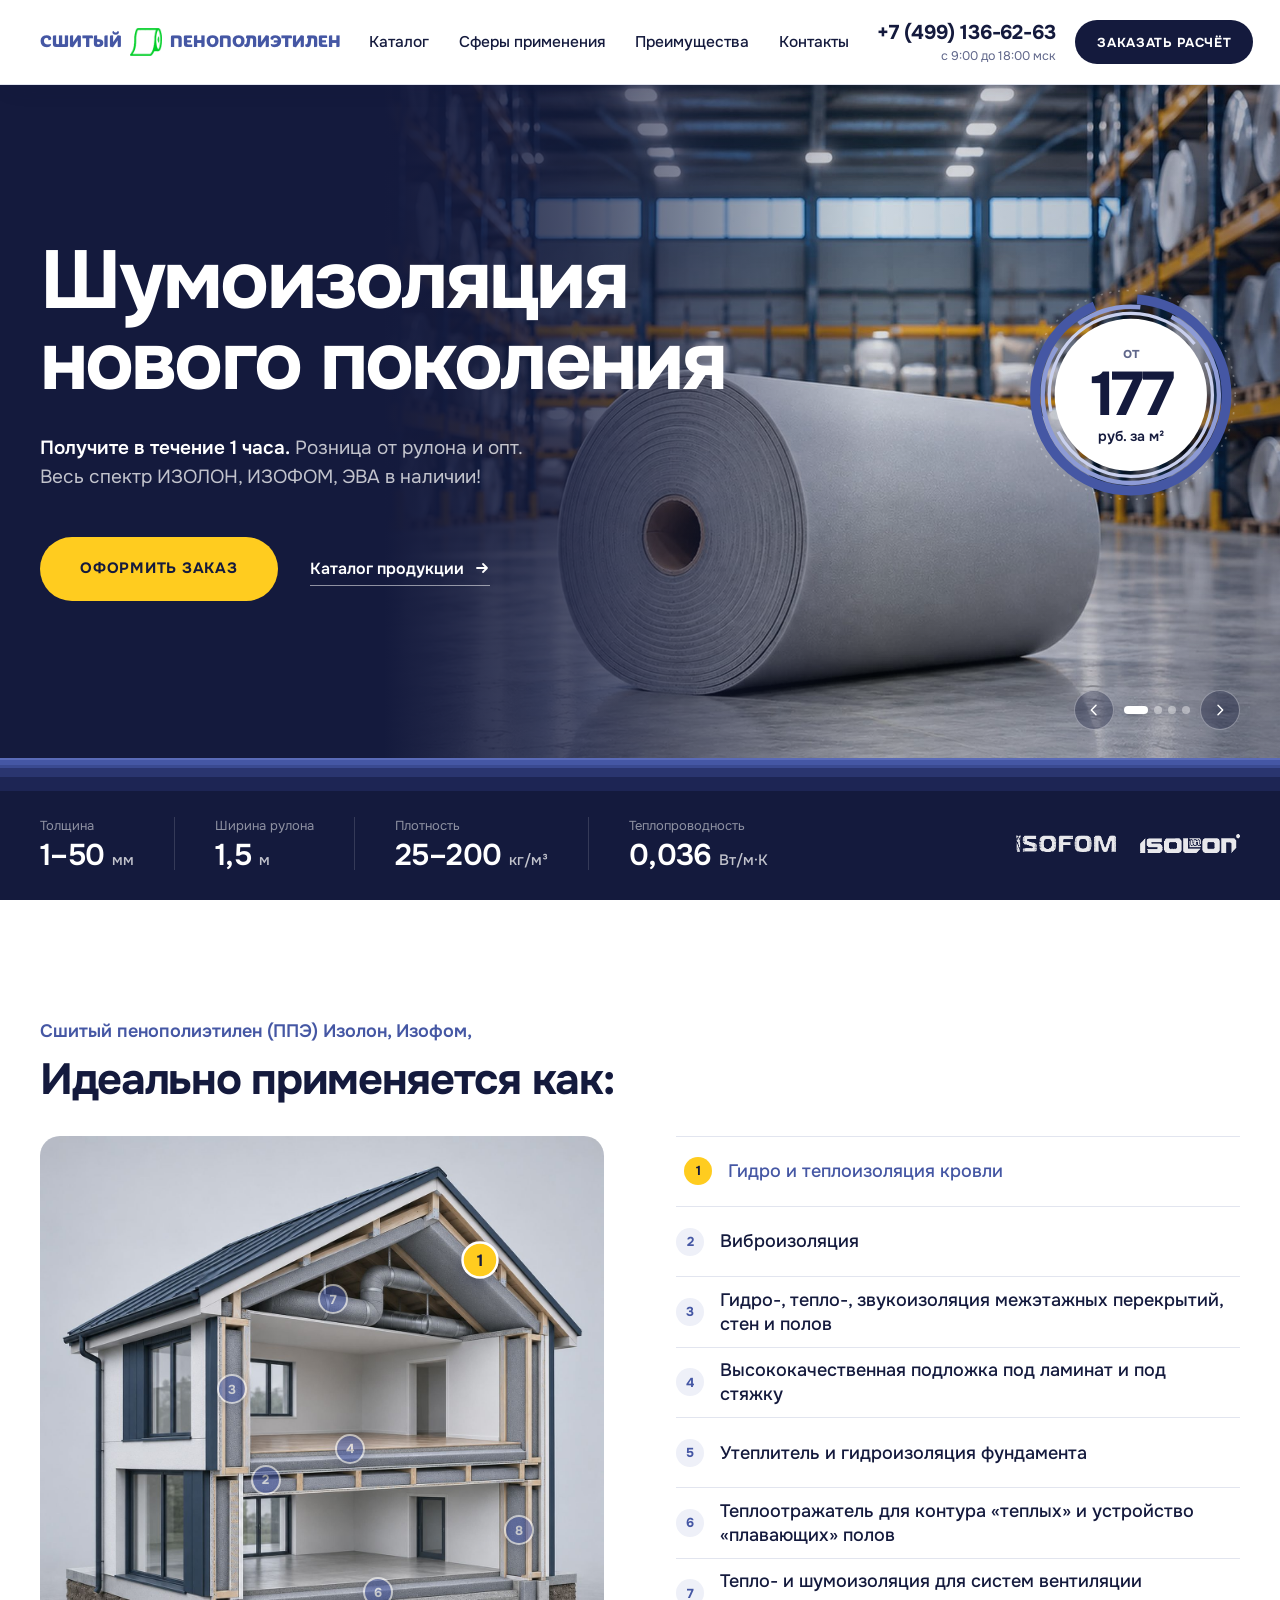
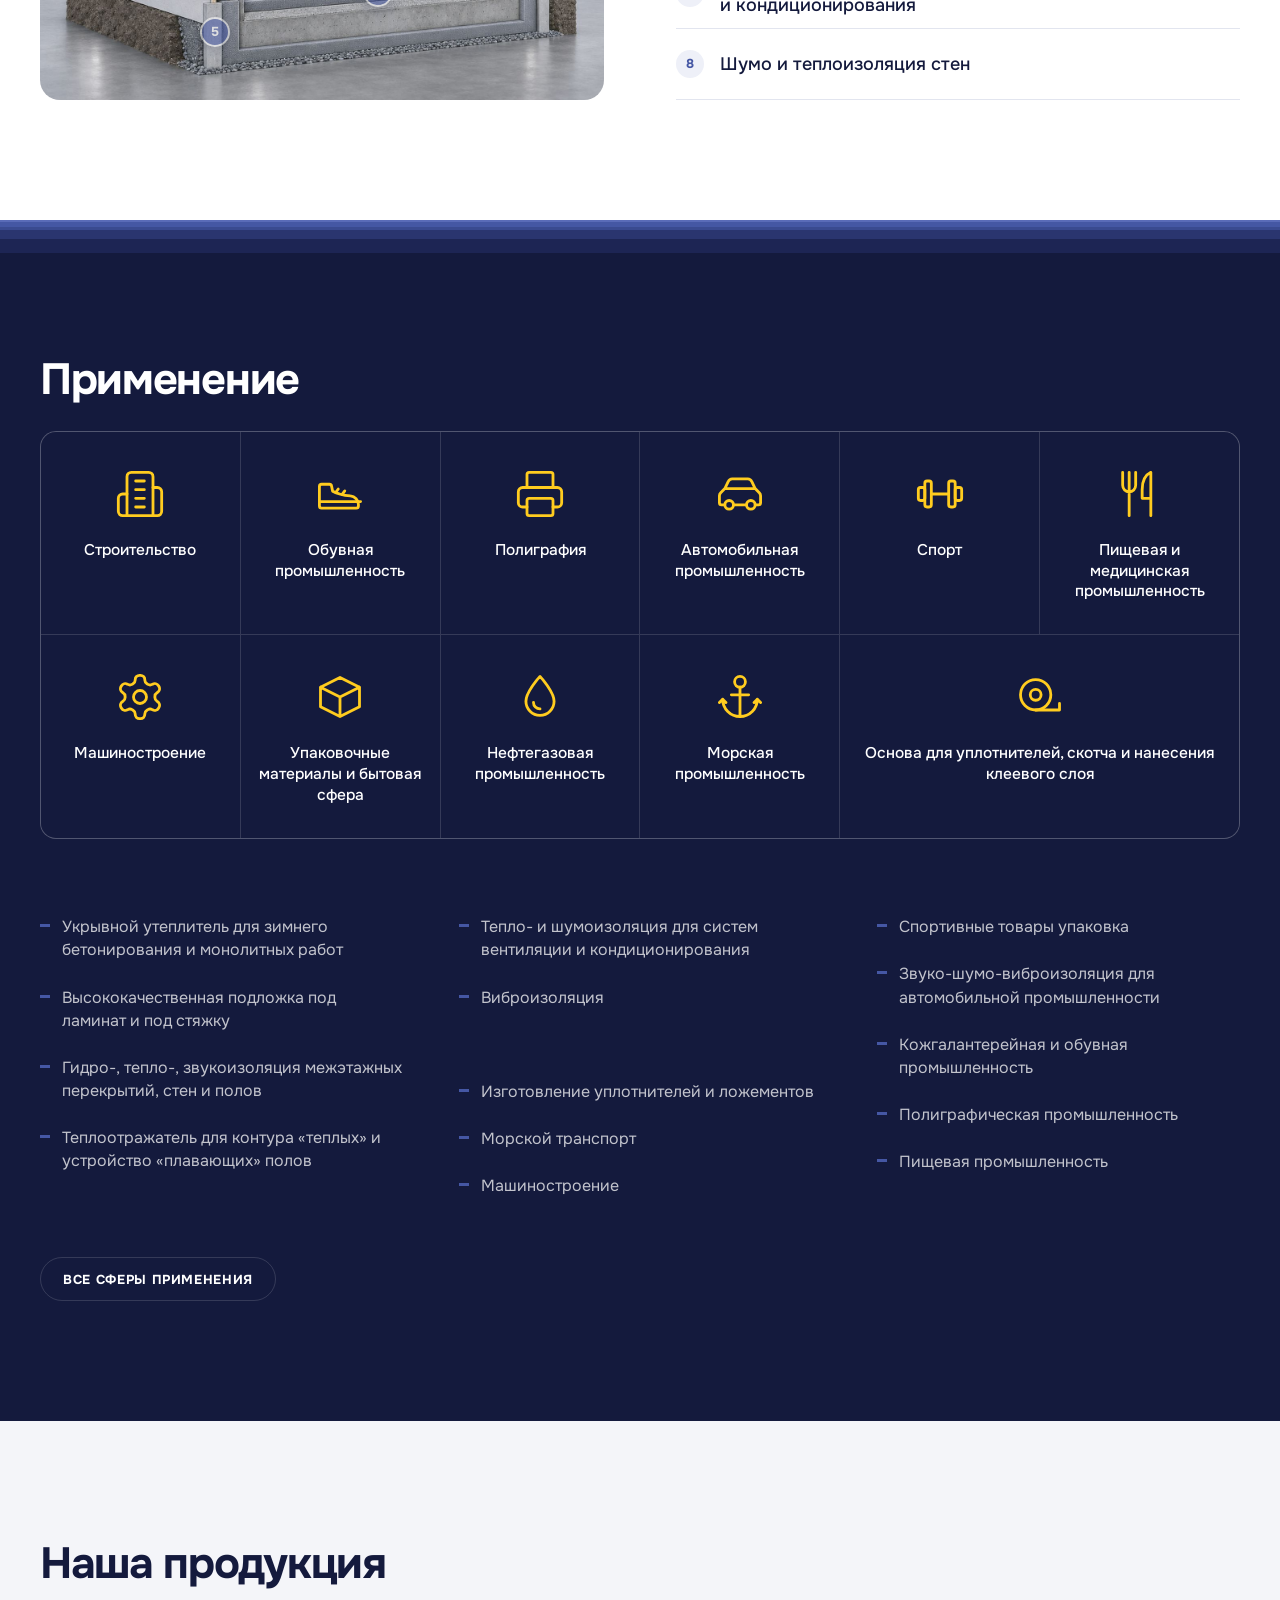
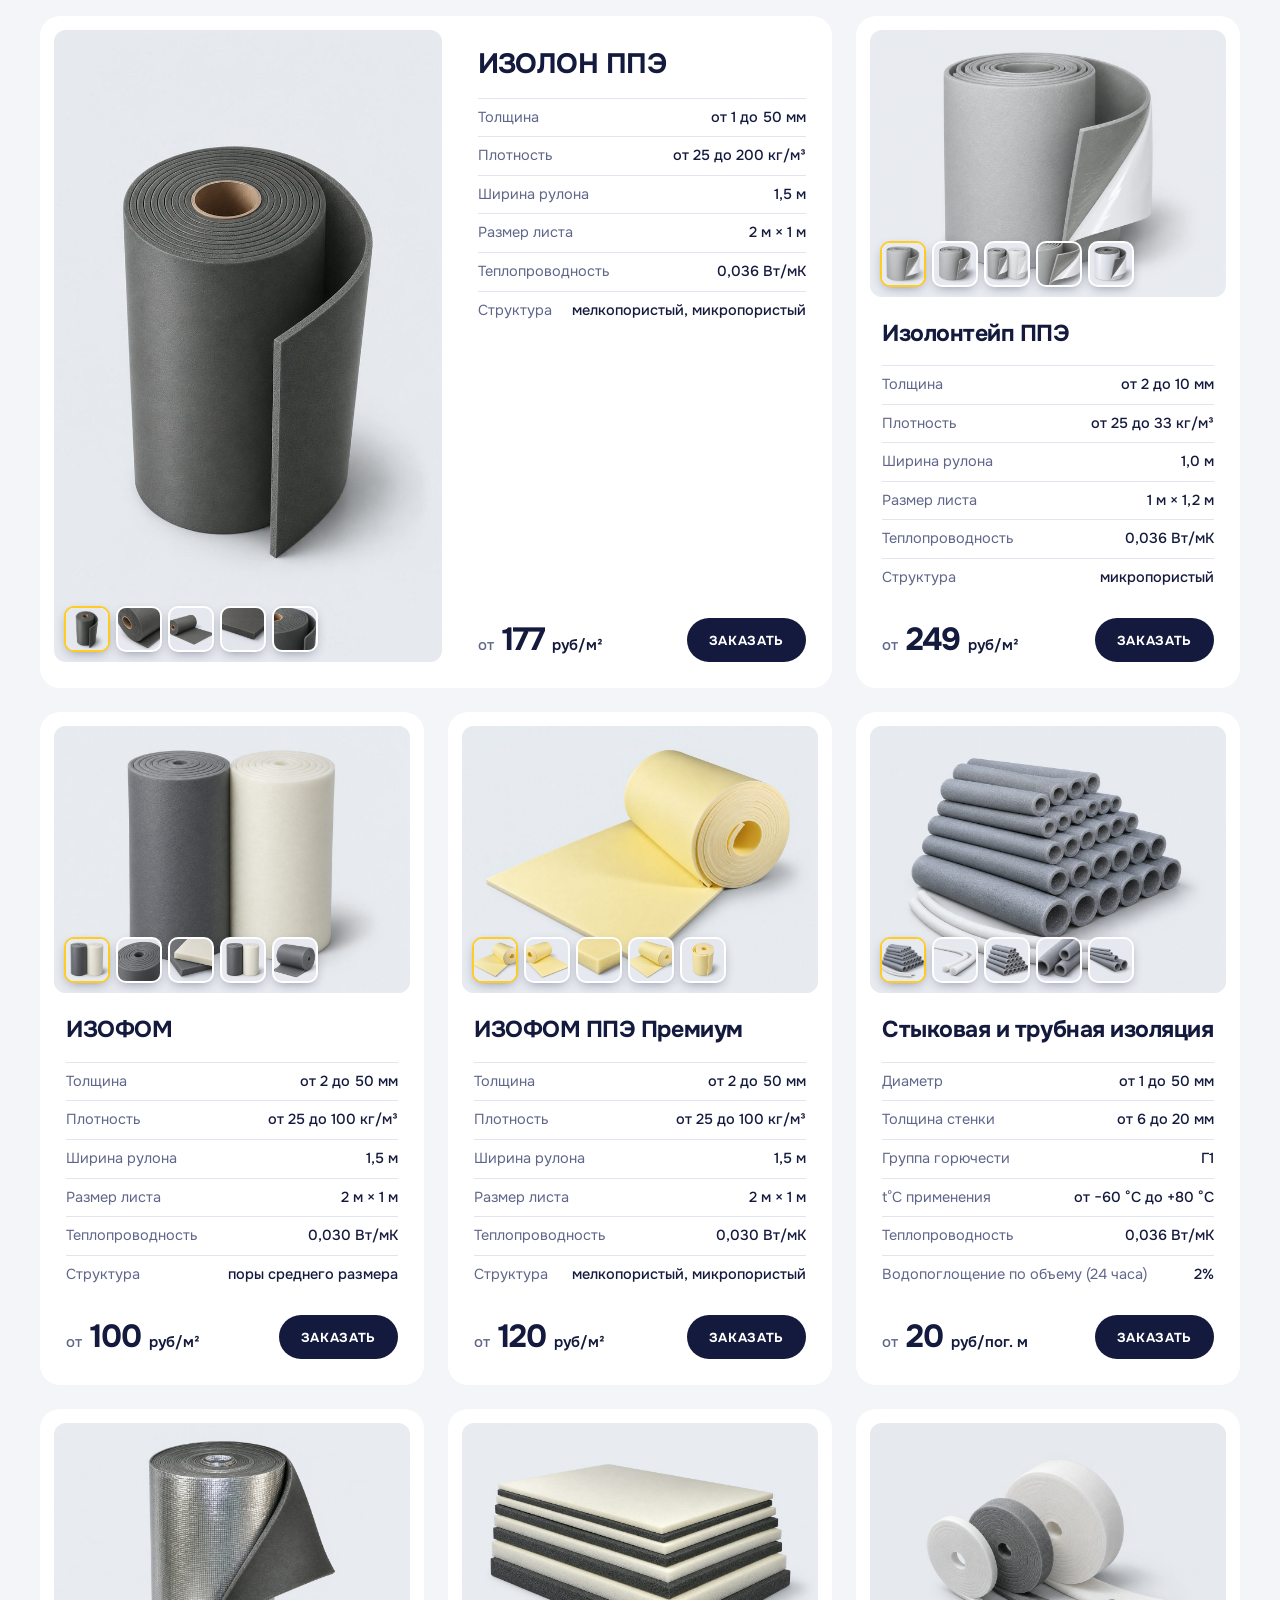
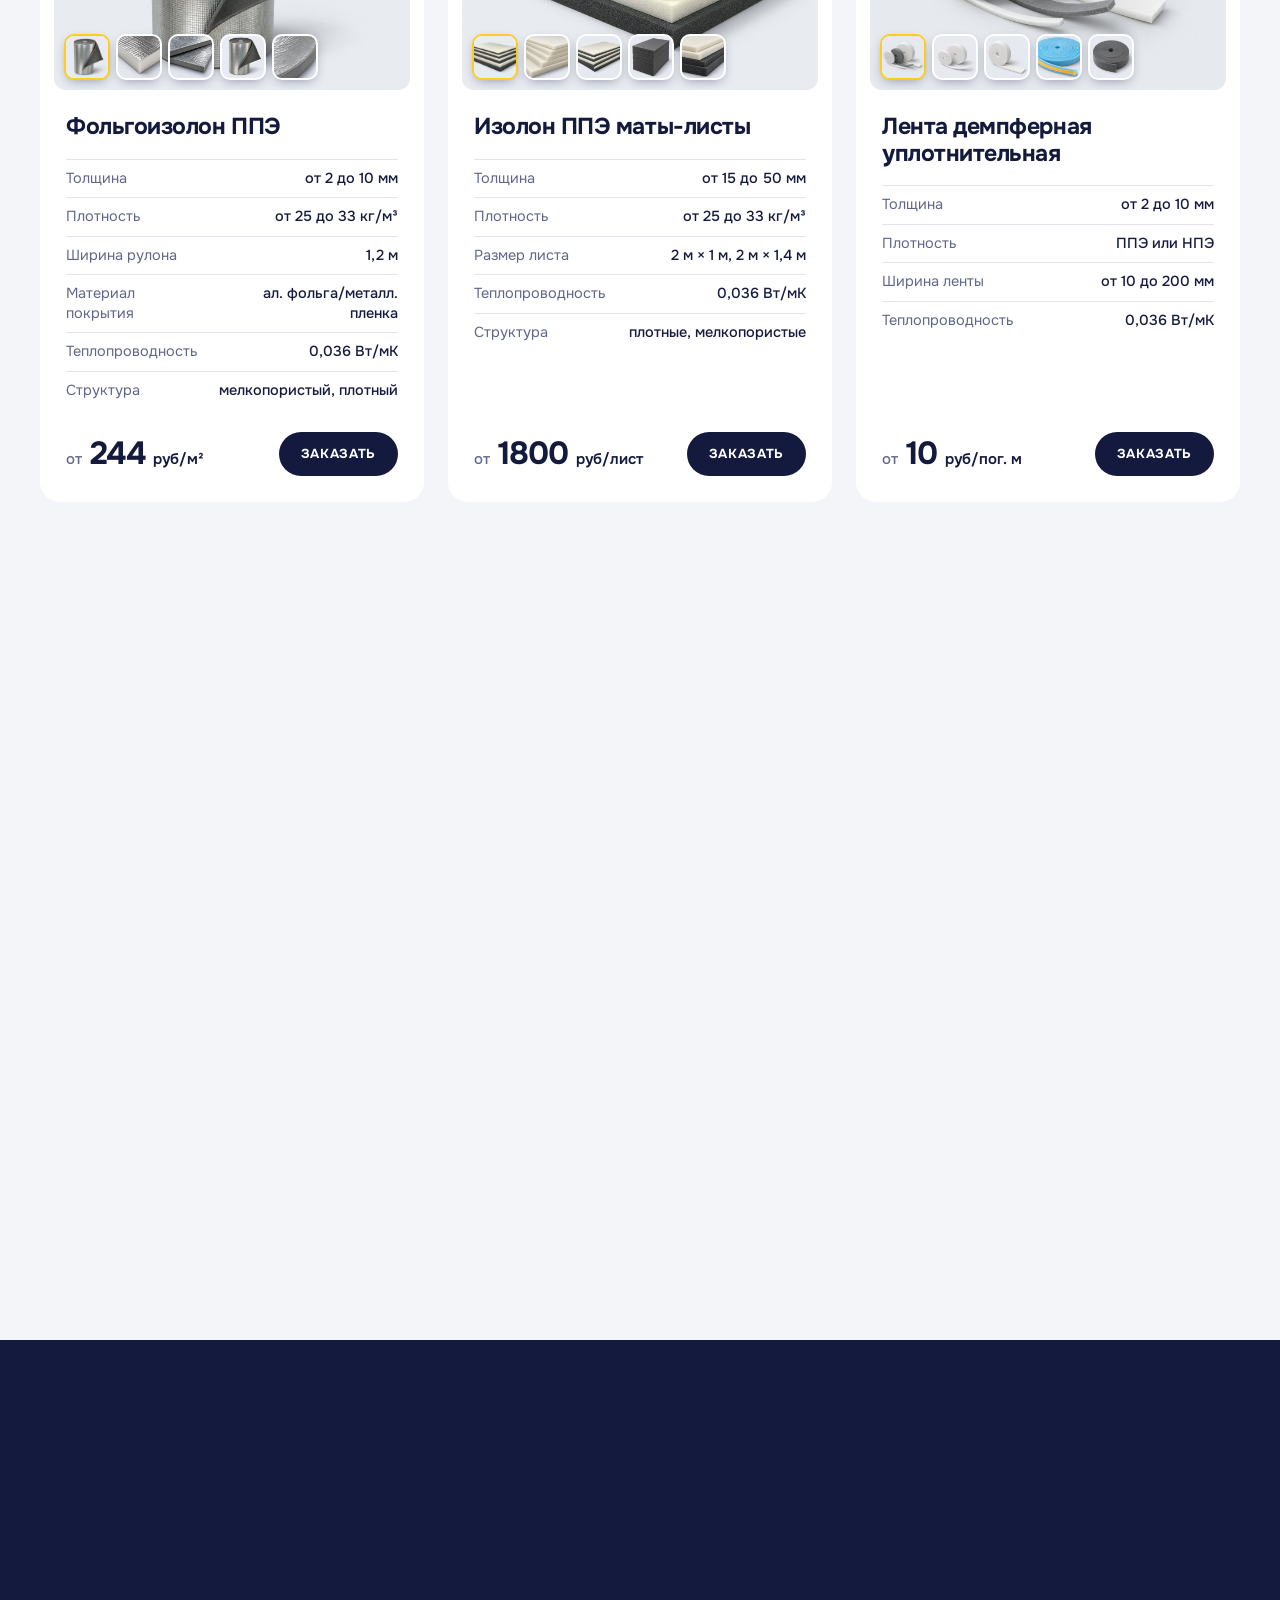
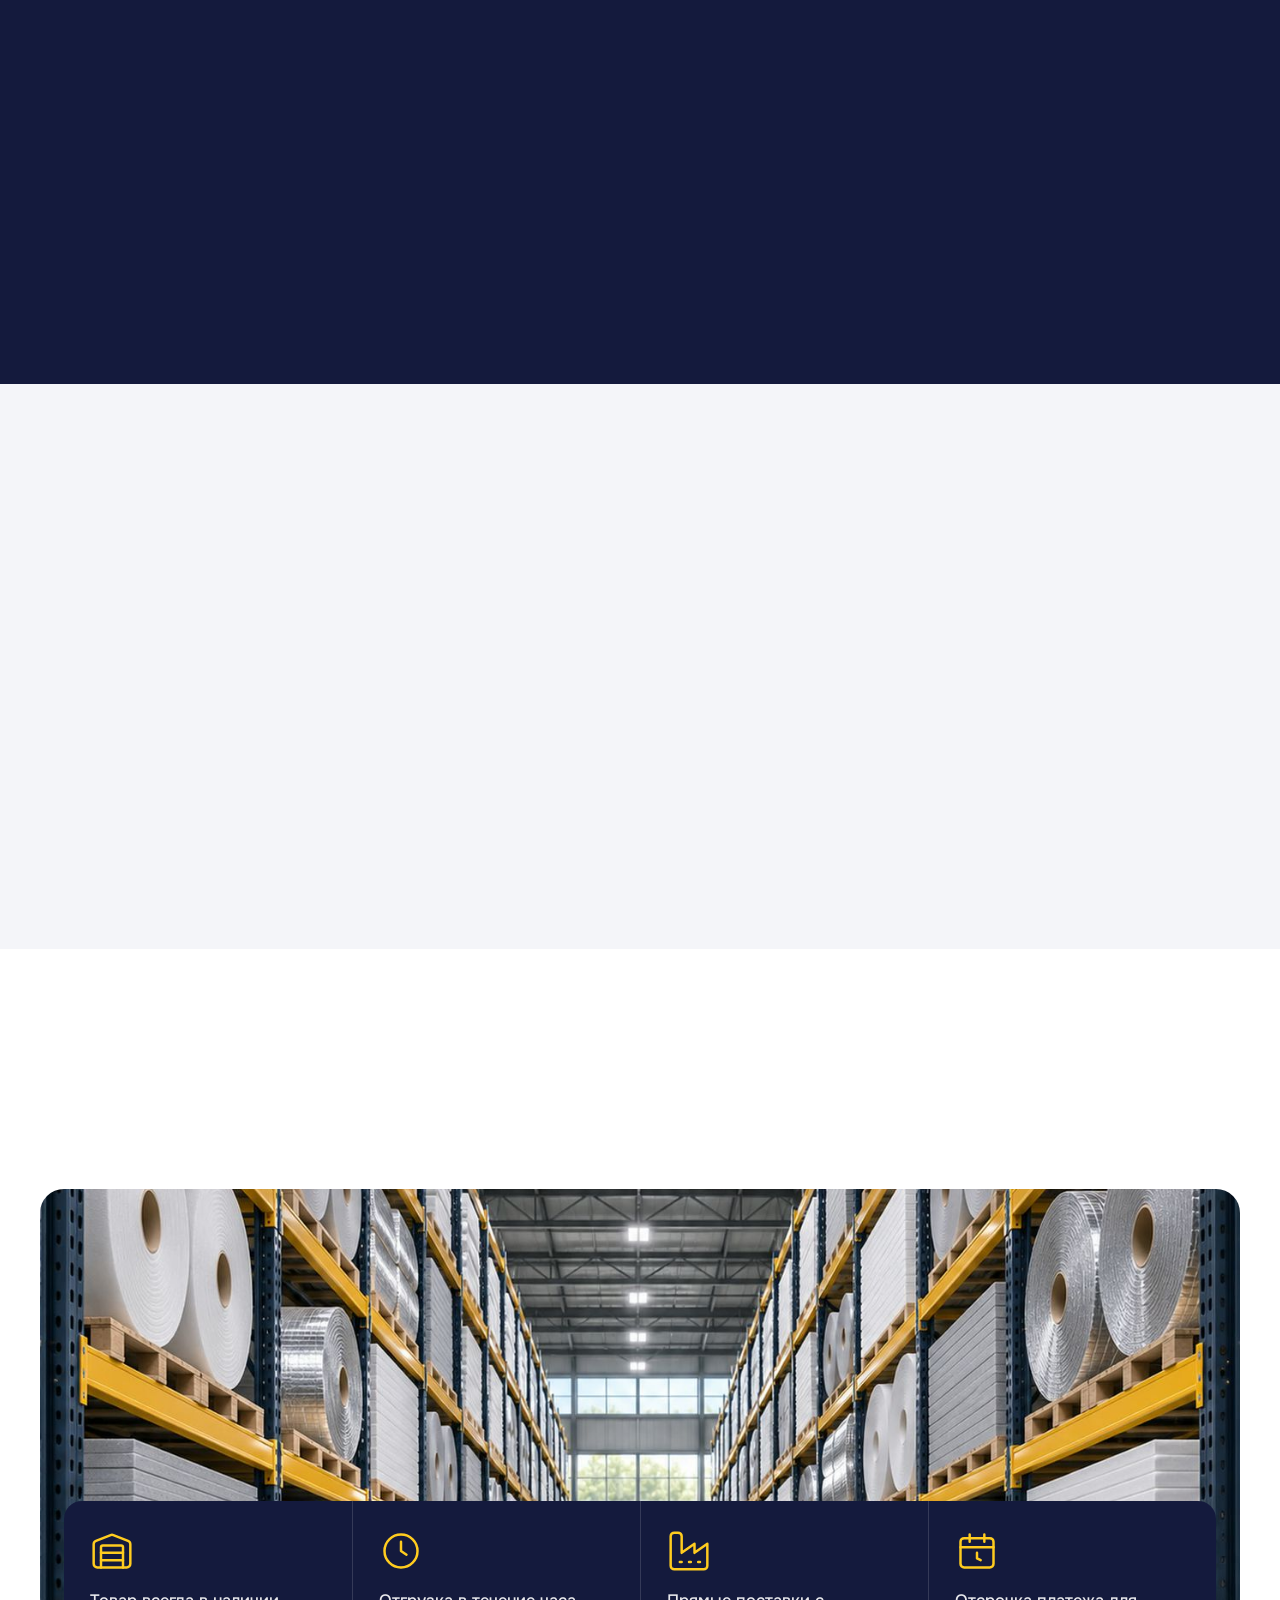
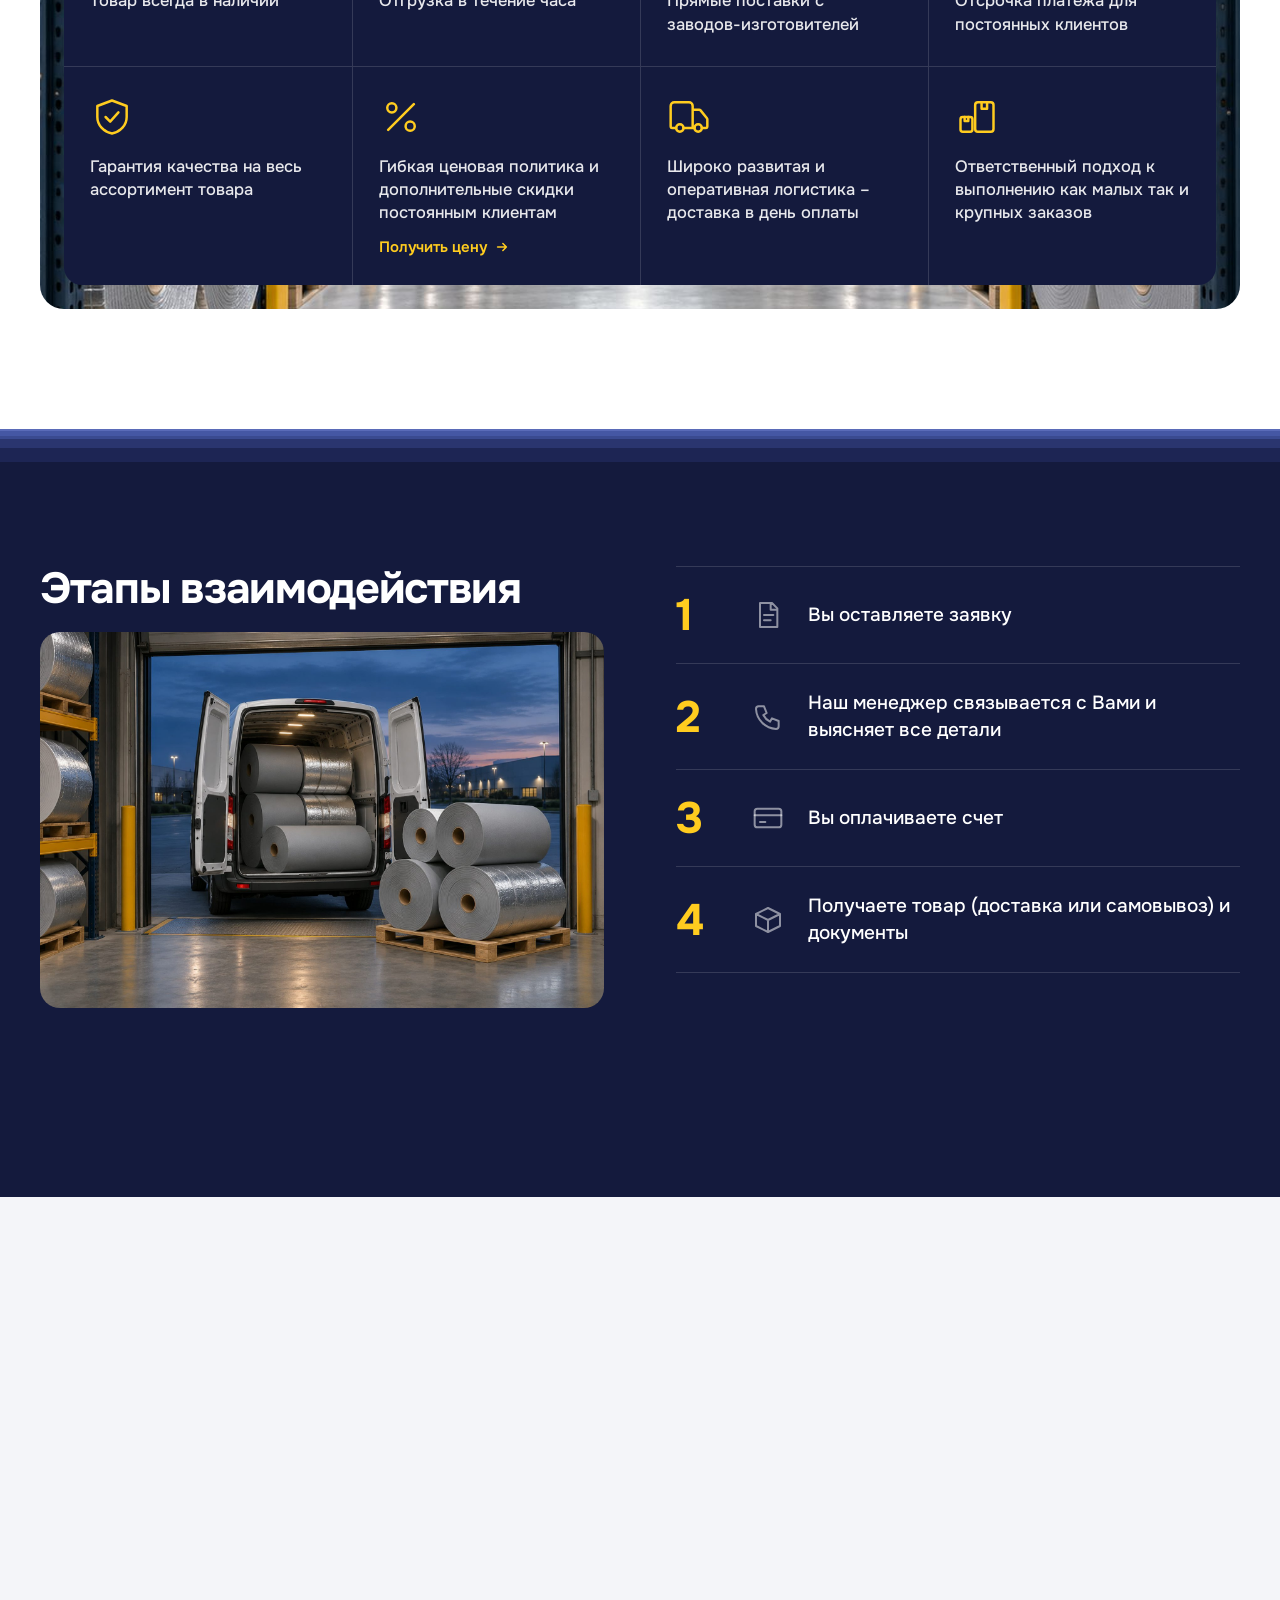
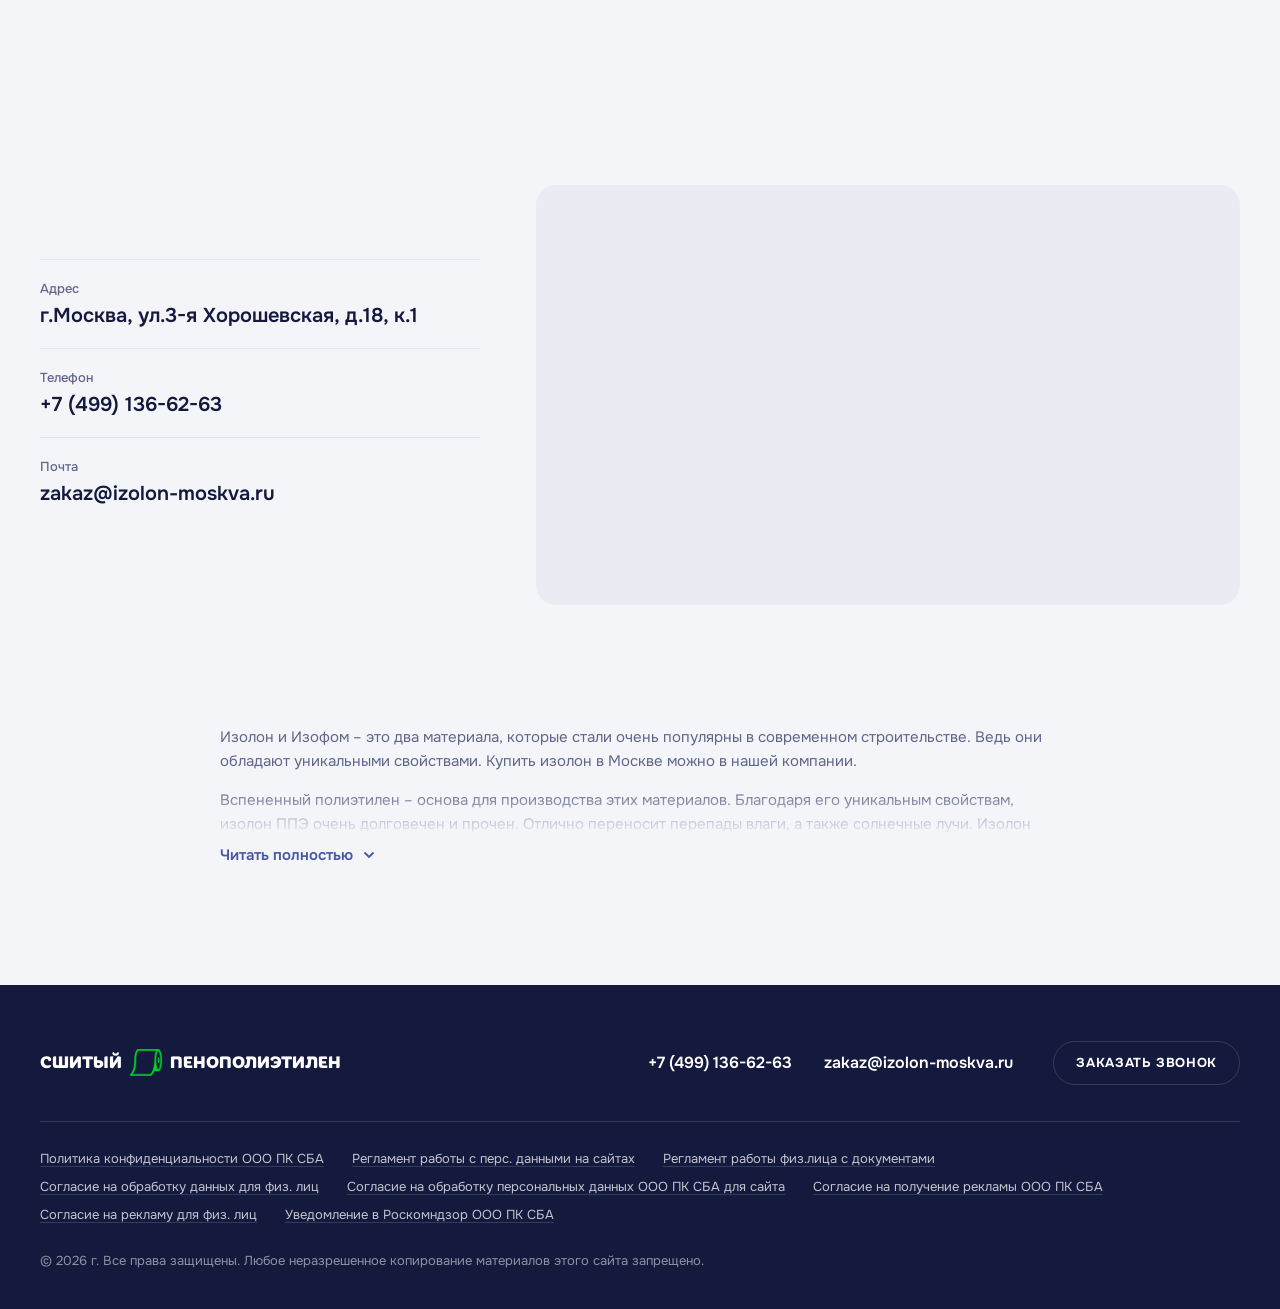
==== commit f1408012: "Внутренние страницы: визуализация справа на первом экране, аккуратнее блоки строительства, промпты в" ====
--- a/index.html
+++ b/index.html
@@ -8,7 +8,7 @@
 <link rel="preconnect" href="https://fonts.googleapis.com">
 <link rel="preconnect" href="https://fonts.gstatic.com" crossorigin>
 <link href="https://fonts.googleapis.com/css2?family=Onest:wght@400;500;600;700&display=swap" rel="stylesheet">
-<link rel="stylesheet" href="styles.css?v=19">
+<link rel="stylesheet" href="styles.css?v=23">
 <script>
   // Нет нового фото — подставить фото со старого сайта (data-fallback) или показать заглушку с именем файла
   function ph(i){var f=i.dataset.fallback;if(f&&i.getAttribute('src')!==f){i.src=f;i.parentNode.classList.add('is-old')}else{i.onerror=null;i.parentNode.classList.add('is-empty')}}
--- a/styles.css
+++ b/styles.css
@@ -694,7 +694,12 @@
 .page-hero__title { max-width: 900px; margin: 28px 0 0; font-weight: 700; font-size: clamp(42px, 5.4vw, 80px); line-height: .98; letter-spacing: -.035em; }
 .page-hero__lead { max-width: 640px; margin: 28px 0 0; font-size: 19px; line-height: 1.55; color: var(--on-dark); }
 .page-hero__actions { margin-top: 40px; }
-.page-hero__rings { position: absolute; z-index: -1; width: 560px; height: 560px; right: -120px; top: 50%; transform: translateY(-50%); opacity: .7; }
+/* Визуализация справа: фото уходит в тёмно-синий слева, как на главной */
+.page-hero__media { position: absolute; z-index: -1; inset: 0 0 26px 42%; margin: 0; background: var(--ink); }
+.page-hero__media img { object-position: 50% 50%; }
+.page-hero__media::after { content: ""; position: absolute; inset: 0; background: linear-gradient(90deg, var(--ink) 0%, rgba(20,26,61,.7) 22%, rgba(20,26,61,.1) 55%, rgba(20,26,61,.25) 100%); }
+.page-hero__media.is-old img { filter: saturate(.85); }
+.page-hero__body { min-height: 520px; display: flex; flex-direction: column; justify-content: center; }
 .page-hero__cut { position: relative; }
 button.hero__link { background: none; border-top: 0; border-left: 0; border-right: 0; cursor: pointer; font-family: inherit; }
 
@@ -730,39 +735,48 @@
 
 /* Строительство: текст о материале + галерея из 3 фото */
 .build-intro { background: var(--white); }
-.build-intro__grid { display: grid; grid-template-columns: 1.05fr 1fr; gap: 72px; align-items: start; }
+.build-intro__grid { display: grid; grid-template-columns: 1fr 1fr; gap: 72px; align-items: center; }
 .build-intro__lead { margin: 0; font-size: 20px; line-height: 1.55; }
 .build-intro__lead b { color: var(--brand); }
-.props { list-style: none; margin: 32px 0 0; padding: 0; display: grid; grid-template-columns: 1fr 1fr; gap: 12px; }
-.props li { position: relative; padding: 16px 18px 16px 50px; border-radius: 14px; background: var(--bg); font-size: 15.5px; line-height: 1.4; font-weight: 500; }
+.props { list-style: none; margin: 28px 0 0; padding: 0; display: grid; grid-template-columns: 1fr 1fr; column-gap: 32px; border-top: 1px solid var(--line); }
+.props li { position: relative; display: flex; align-items: center; min-height: 64px; padding: 12px 0 12px 36px; border-bottom: 1px solid var(--line); font-size: 15.5px; line-height: 1.4; font-weight: 500; }
 .props li::first-letter { text-transform: uppercase; }
-.props li::before { content: ""; position: absolute; left: 18px; top: 17px; width: 20px; height: 20px; border-radius: 50%; background: var(--accent) url("data:image/svg+xml,%3Csvg xmlns='http://www.w3.org/2000/svg' viewBox='0 0 16 16'%3E%3Cpath d='M4 8.2l2.6 2.6L12 5.4' fill='none' stroke='%23141A3D' stroke-width='2' stroke-linecap='round' stroke-linejoin='round'/%3E%3C/svg%3E") center / 14px no-repeat; }
+.props li::before { content: ""; position: absolute; left: 0; top: calc(50% - 10px); width: 20px; height: 20px; border-radius: 50%; background: var(--accent) url("data:image/svg+xml,%3Csvg xmlns='http://www.w3.org/2000/svg' viewBox='0 0 16 16'%3E%3Cpath d='M4 8.2l2.6 2.6L12 5.4' fill='none' stroke='%23141A3D' stroke-width='2' stroke-linecap='round' stroke-linejoin='round'/%3E%3C/svg%3E") center / 14px no-repeat; }
 .props li:last-child:nth-child(odd) { grid-column: 1 / -1; }
-.build-intro__note { margin: 32px 0 0; font-size: 17px; line-height: 1.6; color: var(--muted); }
-.build-intro__actions { display: flex; align-items: center; gap: 28px; flex-wrap: wrap; margin-top: 36px; }
+.build-intro__note { margin: 28px 0 0; font-size: 17px; line-height: 1.6; color: var(--muted); }
+.build-intro__actions { display: flex; align-items: center; justify-content: space-between; gap: 20px; flex-wrap: wrap; margin-top: 32px; padding: 22px 24px; border-radius: 20px; background: var(--bg); }
 .build-intro__price { font-size: 15px; color: var(--muted); }
 .build-intro__price b { display: block; margin-top: 2px; font-size: 22px; color: var(--ink); }
 .build-gallery { position: sticky; top: calc(var(--header-h) + 24px); display: grid; grid-template-columns: 1fr 1fr; gap: 16px; }
 .build-gallery__item { border-radius: 20px; aspect-ratio: 4 / 3; cursor: zoom-in; }
-.build-gallery__item:first-child { grid-column: 1 / -1; aspect-ratio: 1; }
+.build-gallery__item:first-child { grid-column: 1 / -1; aspect-ratio: 4 / 3; }
 .build-gallery__item img { transition: transform .5s; }
 .build-gallery__item:hover img { transform: scale(1.04); }
 
 /* Способы применения: 3 + 2 карточки на тёмном */
 .build-uses__intro { max-width: 820px; margin: 0 0 56px; font-size: 18px; line-height: 1.6; color: var(--on-dark); }
-.build-uses__grid { list-style: none; margin: 0; padding: 0; display: grid; grid-template-columns: repeat(6, 1fr); gap: 1px; background: var(--line-dark); border: 1px solid var(--line-dark); border-radius: 20px; overflow: hidden; }
-.use-card { grid-column: span 2; position: relative; display: flex; flex-direction: column; padding: 36px 32px 38px; background: var(--ink); }
-.use-card:nth-child(n+4) { grid-column: span 3; }
-.use-card svg { width: 48px; height: 48px; fill: none; stroke: var(--accent); stroke-width: 1.4; stroke-linecap: round; stroke-linejoin: round; }
-.use-card__num { position: absolute; top: 32px; right: 32px; display: grid; place-items: center; width: 34px; height: 34px; border-radius: 50%; border: 1.5px solid var(--line-dark); font-size: 14px; font-weight: 700; color: var(--on-dark); }
-.use-card__title { margin: 28px 0 0; font-size: 22px; line-height: 1.2; font-weight: 700; }
-.use-card p { margin: 14px 0 0; font-size: 15.5px; line-height: 1.6; color: var(--on-dark); }
+.build-uses__list { list-style: none; margin: 0; padding: 0; border-top: 1px solid var(--line-dark); }
+.use-row { display: grid; grid-template-columns: minmax(300px, 5fr) 7fr; gap: 64px; padding: 44px 0; border-bottom: 1px solid var(--line-dark); }
+.use-row__head { display: grid; grid-template-columns: auto 1fr; column-gap: 18px; align-content: start; }
+.use-row__num { grid-row: span 2; align-self: start; padding-top: 4px; font-size: 15px; font-weight: 700; color: var(--accent); font-variant-numeric: tabular-nums; }
+.use-row__head svg { width: 44px; height: 44px; fill: none; stroke: var(--accent); stroke-width: 1.4; stroke-linecap: round; stroke-linejoin: round; }
+.use-row__title { margin: 18px 0 0; grid-column: 2; font-size: 26px; line-height: 1.15; font-weight: 700; letter-spacing: -.015em; }
+.use-row__tags { grid-column: 2; list-style: none; margin: 18px 0 0; padding: 0; display: flex; flex-wrap: wrap; gap: 8px; }
+.use-row__tags li { padding: 6px 12px; border-radius: 100px; border: 1px solid var(--line-dark); font-size: 13.5px; line-height: 1.2; color: var(--on-dark); }
+.use-row__text { max-width: 640px; margin: 0; align-self: center; font-size: 18px; line-height: 1.7; color: rgba(255,255,255,.66); }
+.use-row__text b { font-weight: 600; color: var(--white); }
 
 /* Гарантия качества */
 .quality { padding-bottom: 0; }
-.quality__box { display: grid; grid-template-columns: auto 1fr auto; gap: 36px; align-items: center; padding: 44px 48px; border-radius: 24px; background: var(--white); border: 1px solid var(--line); }
-.quality__icon { width: 64px; height: 64px; padding: 14px; border-radius: 18px; background: var(--brand); color: var(--white); fill: none; stroke: currentColor; stroke-width: 1.5; stroke-linecap: round; stroke-linejoin: round; }
-.quality__box p { margin: 0; font-size: 18px; line-height: 1.6; }
+.quality__box { padding: 48px; border-radius: 24px; background: var(--white); border: 1px solid var(--line); }
+.quality__head { display: flex; align-items: flex-end; justify-content: space-between; gap: 32px; }
+.quality__title { margin: 0; font-size: clamp(26px, 2.4vw, 34px); line-height: 1.1; font-weight: 700; letter-spacing: -.02em; }
+.quality__lead { max-width: 620px; margin: 14px 0 0; font-size: 17px; line-height: 1.55; color: var(--muted); }
+.quality__head .pill { flex-shrink: 0; }
+.quality__list { list-style: none; margin: 36px 0 0; padding: 0; display: grid; grid-template-columns: repeat(3, 1fr); gap: 16px; }
+.quality__list li { display: flex; align-items: center; gap: 16px; padding: 20px 22px; border-radius: 16px; background: var(--bg); font-size: 16px; line-height: 1.4; font-weight: 500; }
+.quality__list span::first-letter { text-transform: uppercase; }
+.quality__list svg { flex-shrink: 0; width: 48px; height: 48px; padding: 11px; border-radius: 14px; background: var(--ink); color: var(--accent); fill: none; stroke: currentColor; stroke-width: 1.5; stroke-linecap: round; stroke-linejoin: round; }
 
 @media (max-width: 1240px) {
   .spheres__grid { grid-template-columns: repeat(3, 1fr); }
@@ -770,26 +784,29 @@
   .sphere--wide .sphere__media { flex-basis: 50%; }
 }
 @media (max-width: 1100px) {
+  .use-row { grid-template-columns: 1fr; gap: 22px; }
+  .use-row__text { padding-left: 38px; }
   .build-intro__grid { grid-template-columns: 1fr; gap: 48px; }
   .build-gallery { position: static; grid-template-columns: repeat(3, 1fr); }
   .build-gallery__item:first-child { grid-column: auto; aspect-ratio: 4 / 3; }
-  .build-uses__grid { grid-template-columns: 1fr 1fr; }
-  .use-card, .use-card:nth-child(n+4) { grid-column: auto; }
-  .use-card:last-child { grid-column: 1 / -1; }
-  .page-hero__rings { width: 420px; height: 420px; right: -180px; opacity: .45; }
+  .page-hero__media { left: 36%; }
 }
 @media (max-width: 900px) {
+  .page-hero { display: flex; flex-direction: column; }
+  .page-hero__media { position: relative; inset: auto; order: 1; aspect-ratio: 16 / 9; z-index: 0; }
+  .page-hero__media::after { background: linear-gradient(180deg, var(--ink) 0%, rgba(20,26,61,.1) 35%, rgba(20,26,61,.1) 85%, var(--ink) 100%); }
+  .page-hero__body { order: 0; min-height: 0; padding-bottom: 8px; }
+  .page-hero__cut { order: 2; }
   .spheres__grid { grid-template-columns: 1fr 1fr; }
   .sphere--wide { flex-direction: column; }
   .sphere--wide .sphere__media { flex-basis: auto; aspect-ratio: 16 / 9; }
-  .quality__box { grid-template-columns: auto 1fr; }
-  .quality__box .pill { grid-column: 1 / -1; justify-self: start; }
+  .quality__head { flex-direction: column; align-items: flex-start; gap: 24px; }
+  .quality__list { grid-template-columns: 1fr; gap: 10px; }
 }
 @media (max-width: 640px) {
   .page-hero__body { padding-top: 28px; padding-bottom: 56px; }
   .page-hero__title { margin-top: 20px; font-size: 38px; }
   .page-hero__lead { font-size: 16.5px; margin-top: 18px; }
-  .page-hero__rings { width: 300px; height: 300px; right: -170px; top: 30%; }
   .crumbs { font-size: 13px; }
   .spheres__grid { grid-template-columns: 1fr; gap: 12px; }
   .sphere__body { padding: 24px 22px 22px; }
@@ -801,10 +818,11 @@
   .build-gallery { grid-template-columns: 1fr 1fr; gap: 10px; }
   .build-gallery__item:first-child { grid-column: 1 / -1; }
   .build-uses__intro { font-size: 16px; margin-bottom: 36px; }
-  .build-uses__grid { grid-template-columns: 1fr; }
-  .use-card, .use-card:last-child { grid-column: auto; padding: 28px 22px 30px; }
-  .use-card__num { top: 26px; right: 22px; }
-  .use-card__title { font-size: 20px; margin-top: 22px; }
-  .quality__box { grid-template-columns: 1fr; gap: 22px; padding: 28px 22px; }
-  .quality__box p { font-size: 16px; }
-}
+  .use-row { padding: 32px 0; }
+  .use-row__title { font-size: 21px; margin-top: 14px; }
+  .use-row__text { padding-left: 0; font-size: 16px; }
+  .quality__box { padding: 28px 20px; }
+  .quality__lead { font-size: 16px; }
+  .quality__list { margin-top: 28px; }
+  .quality__list li { padding: 16px; font-size: 15px; }
+}
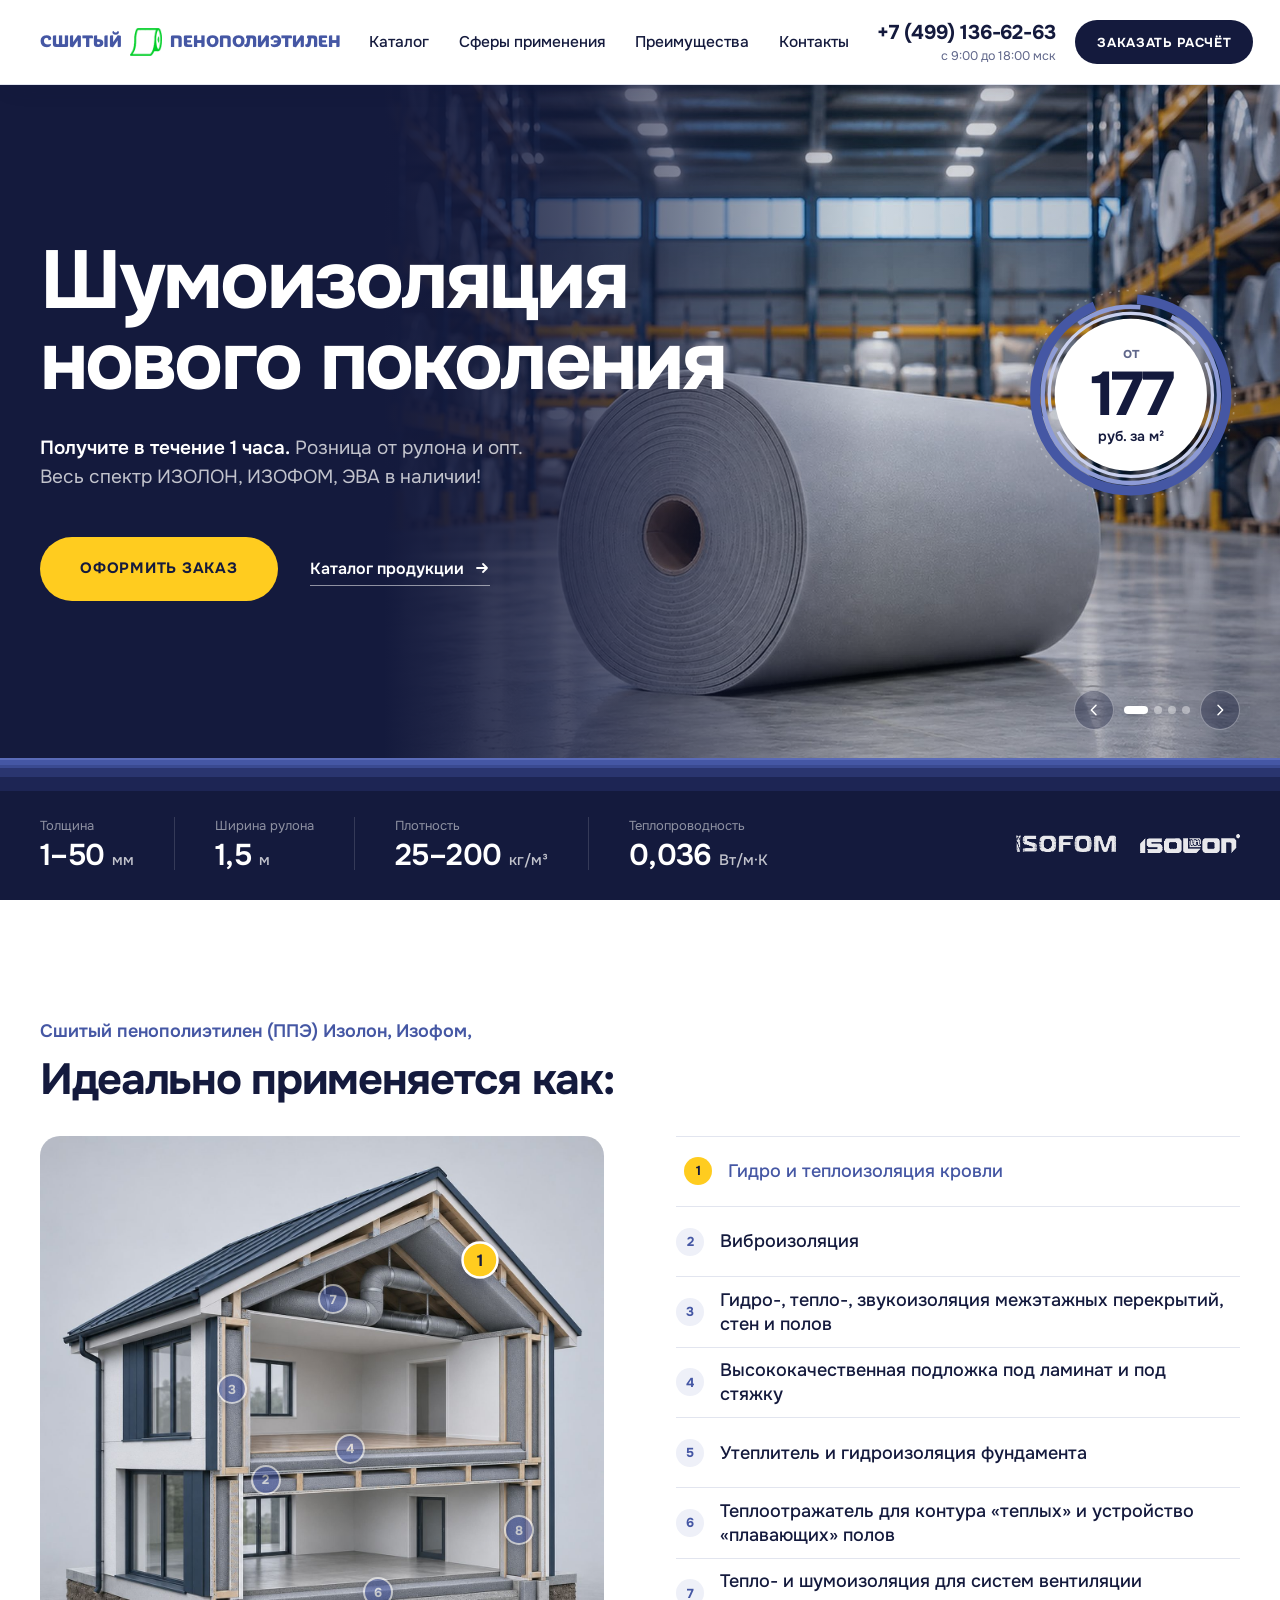
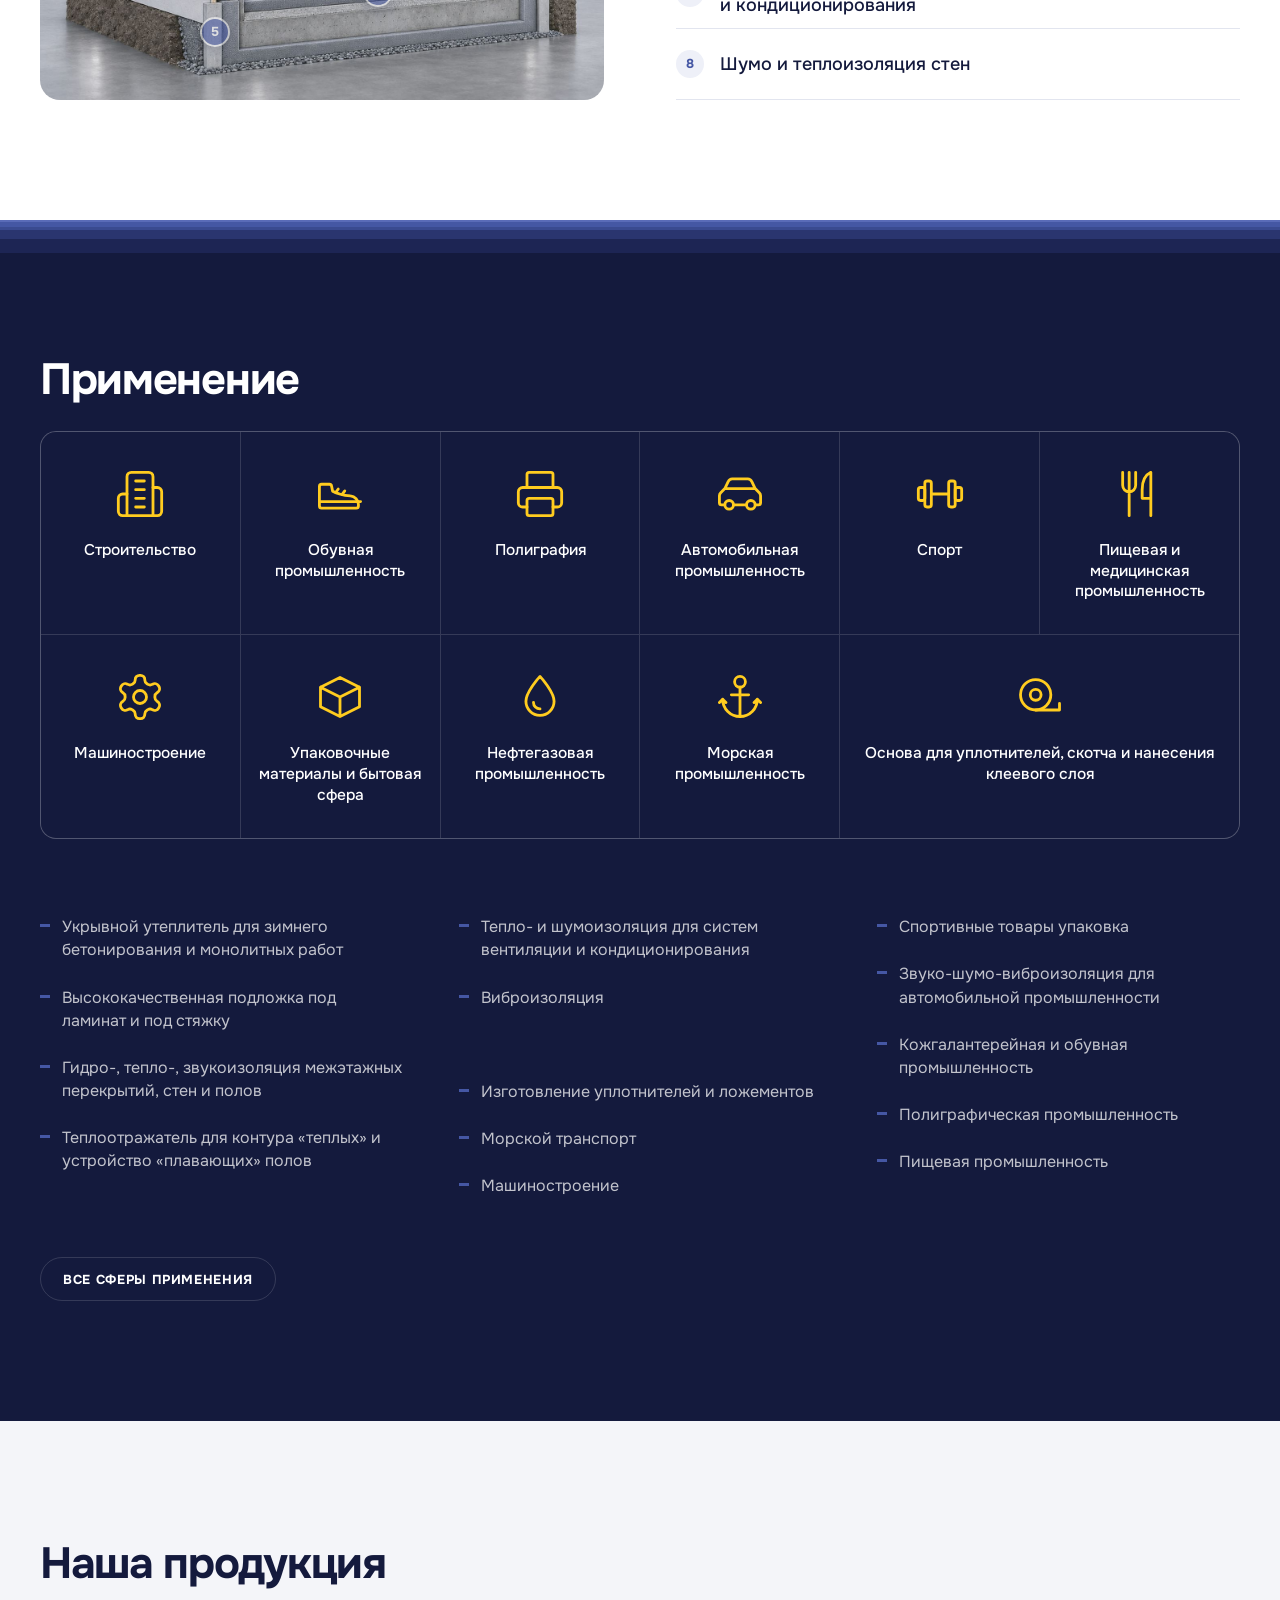
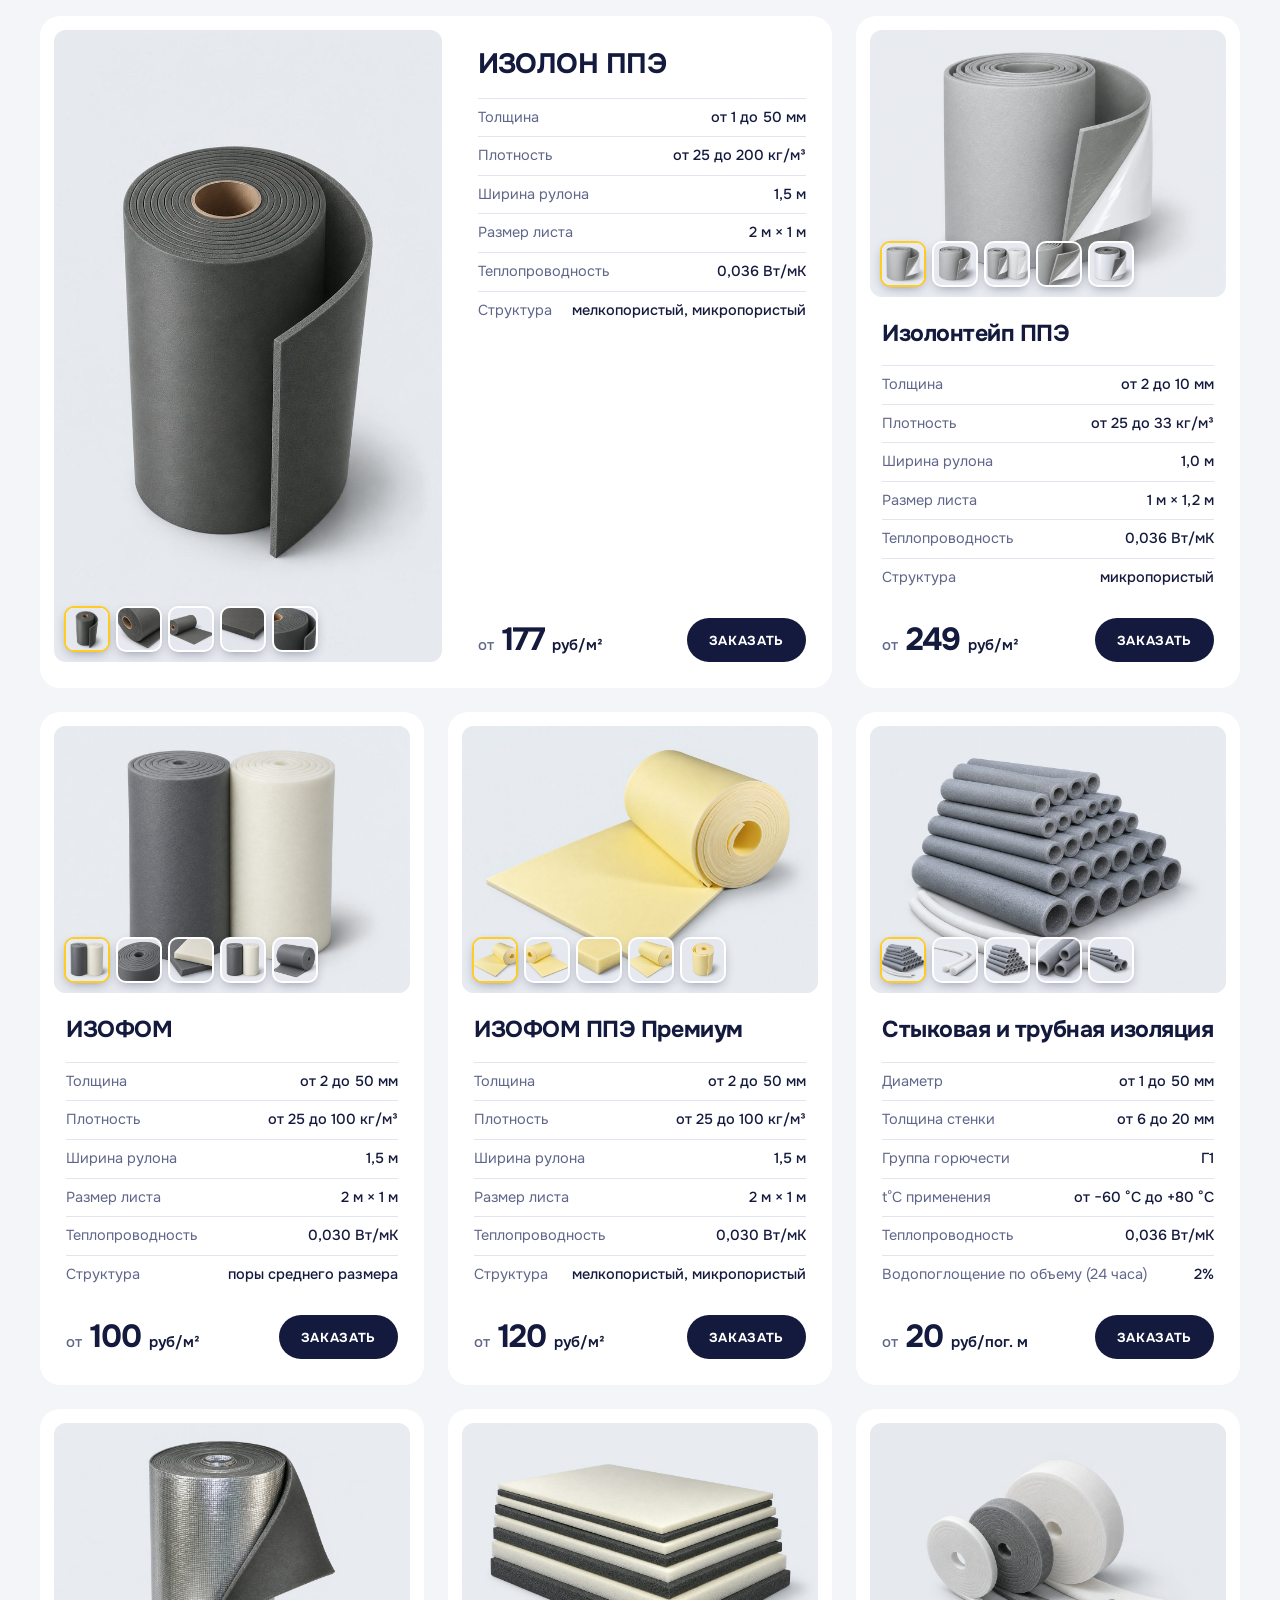
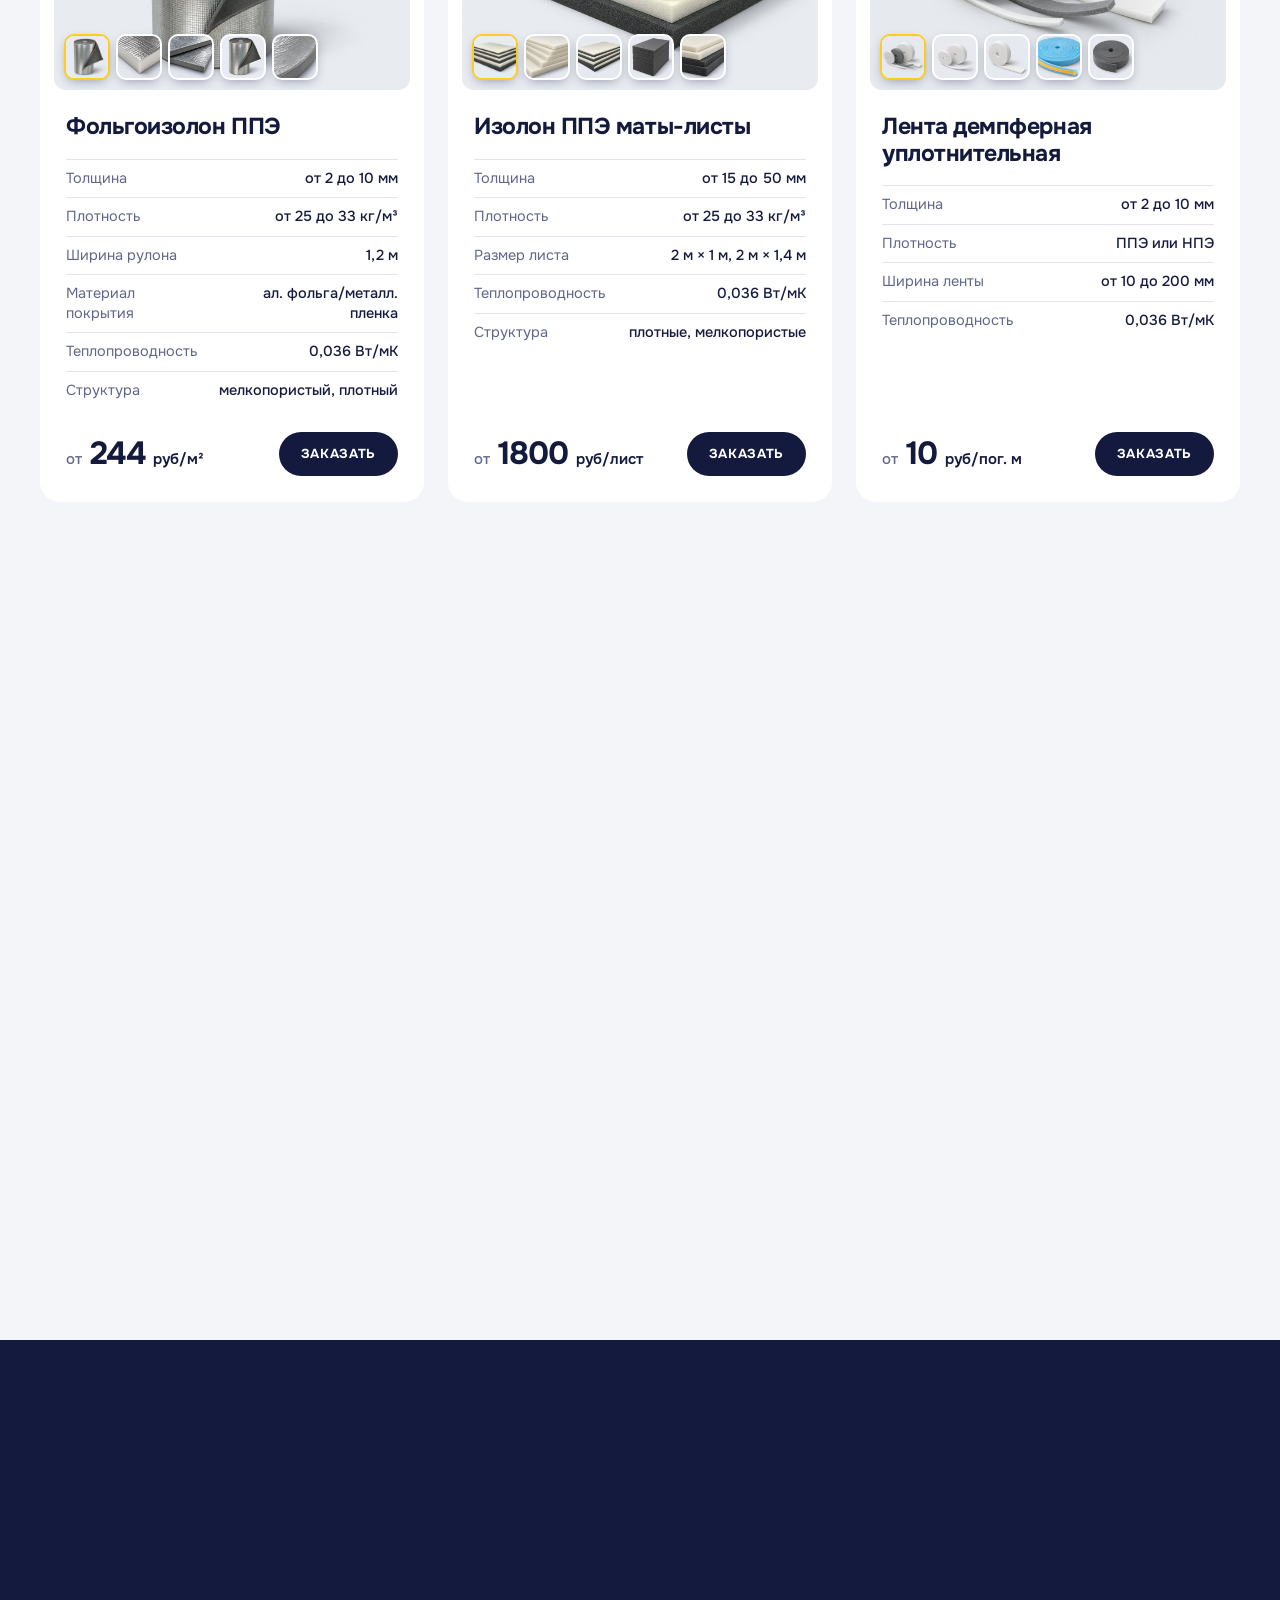
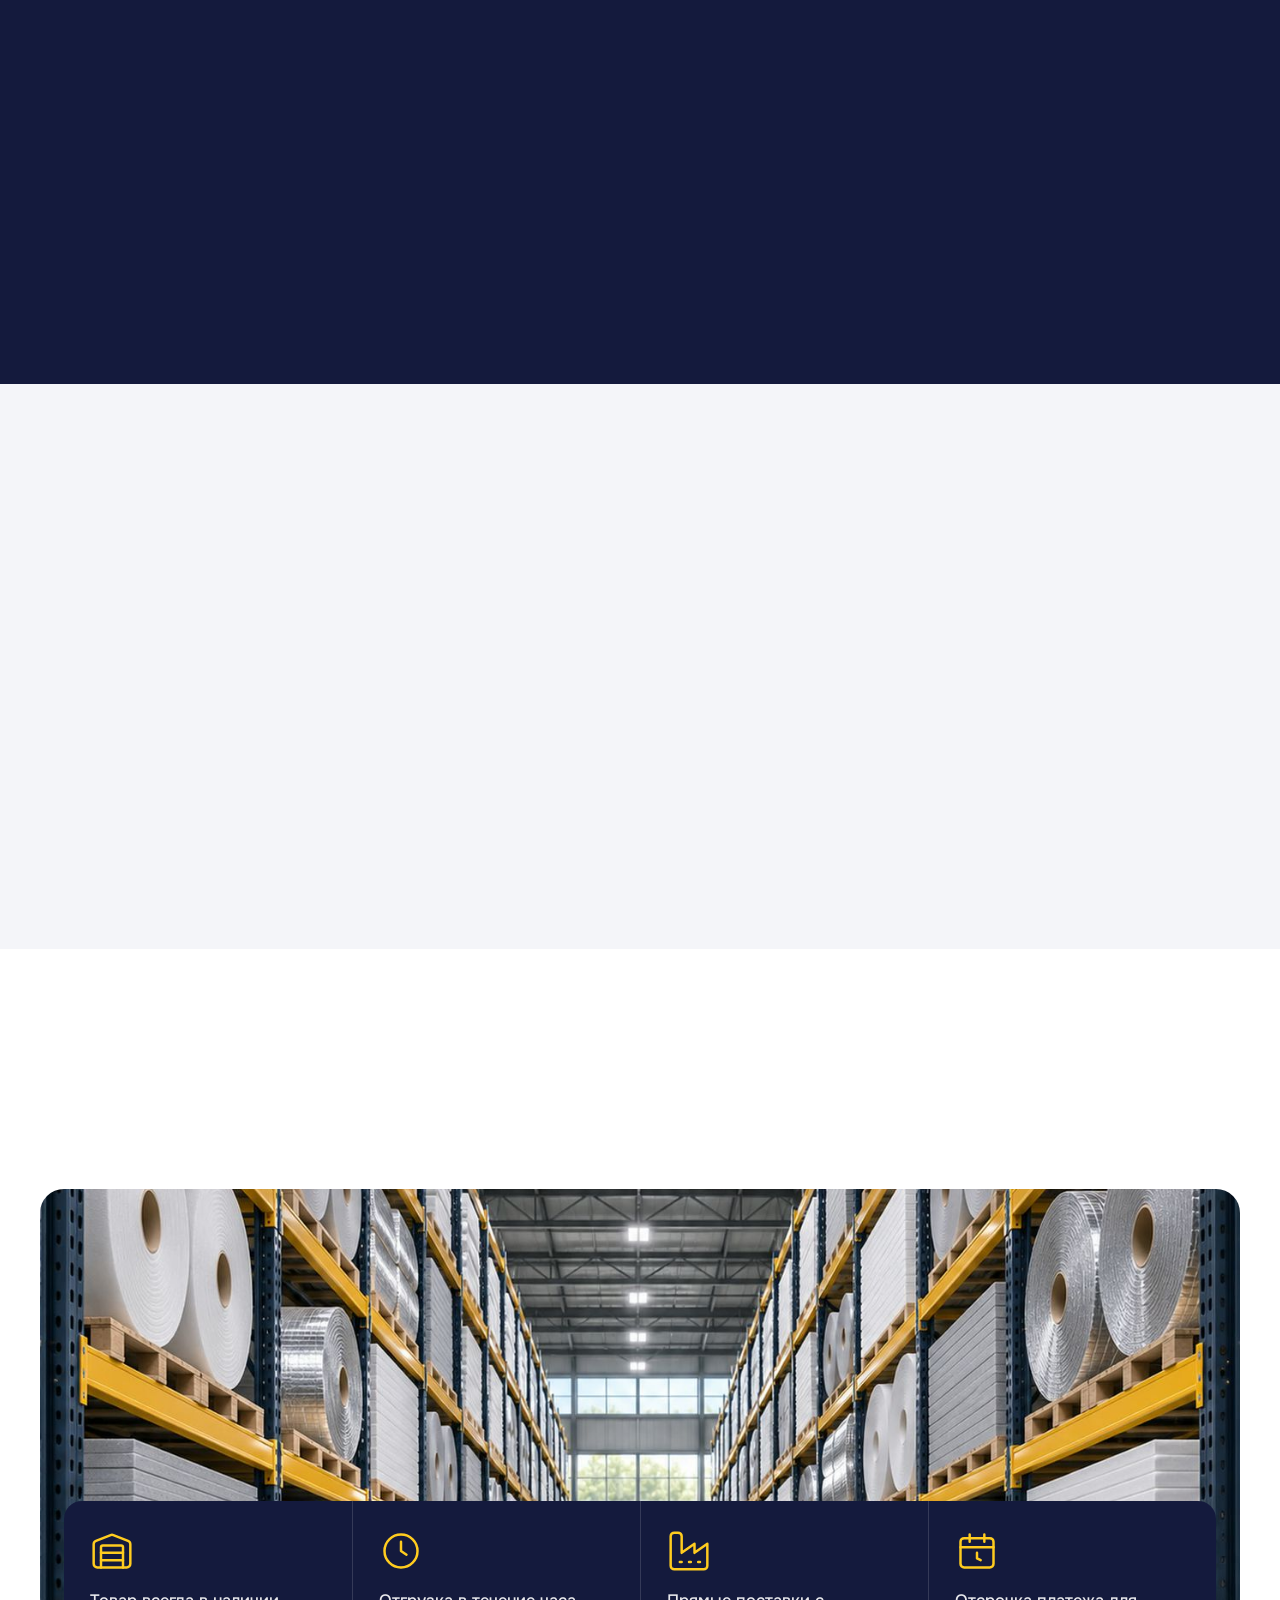
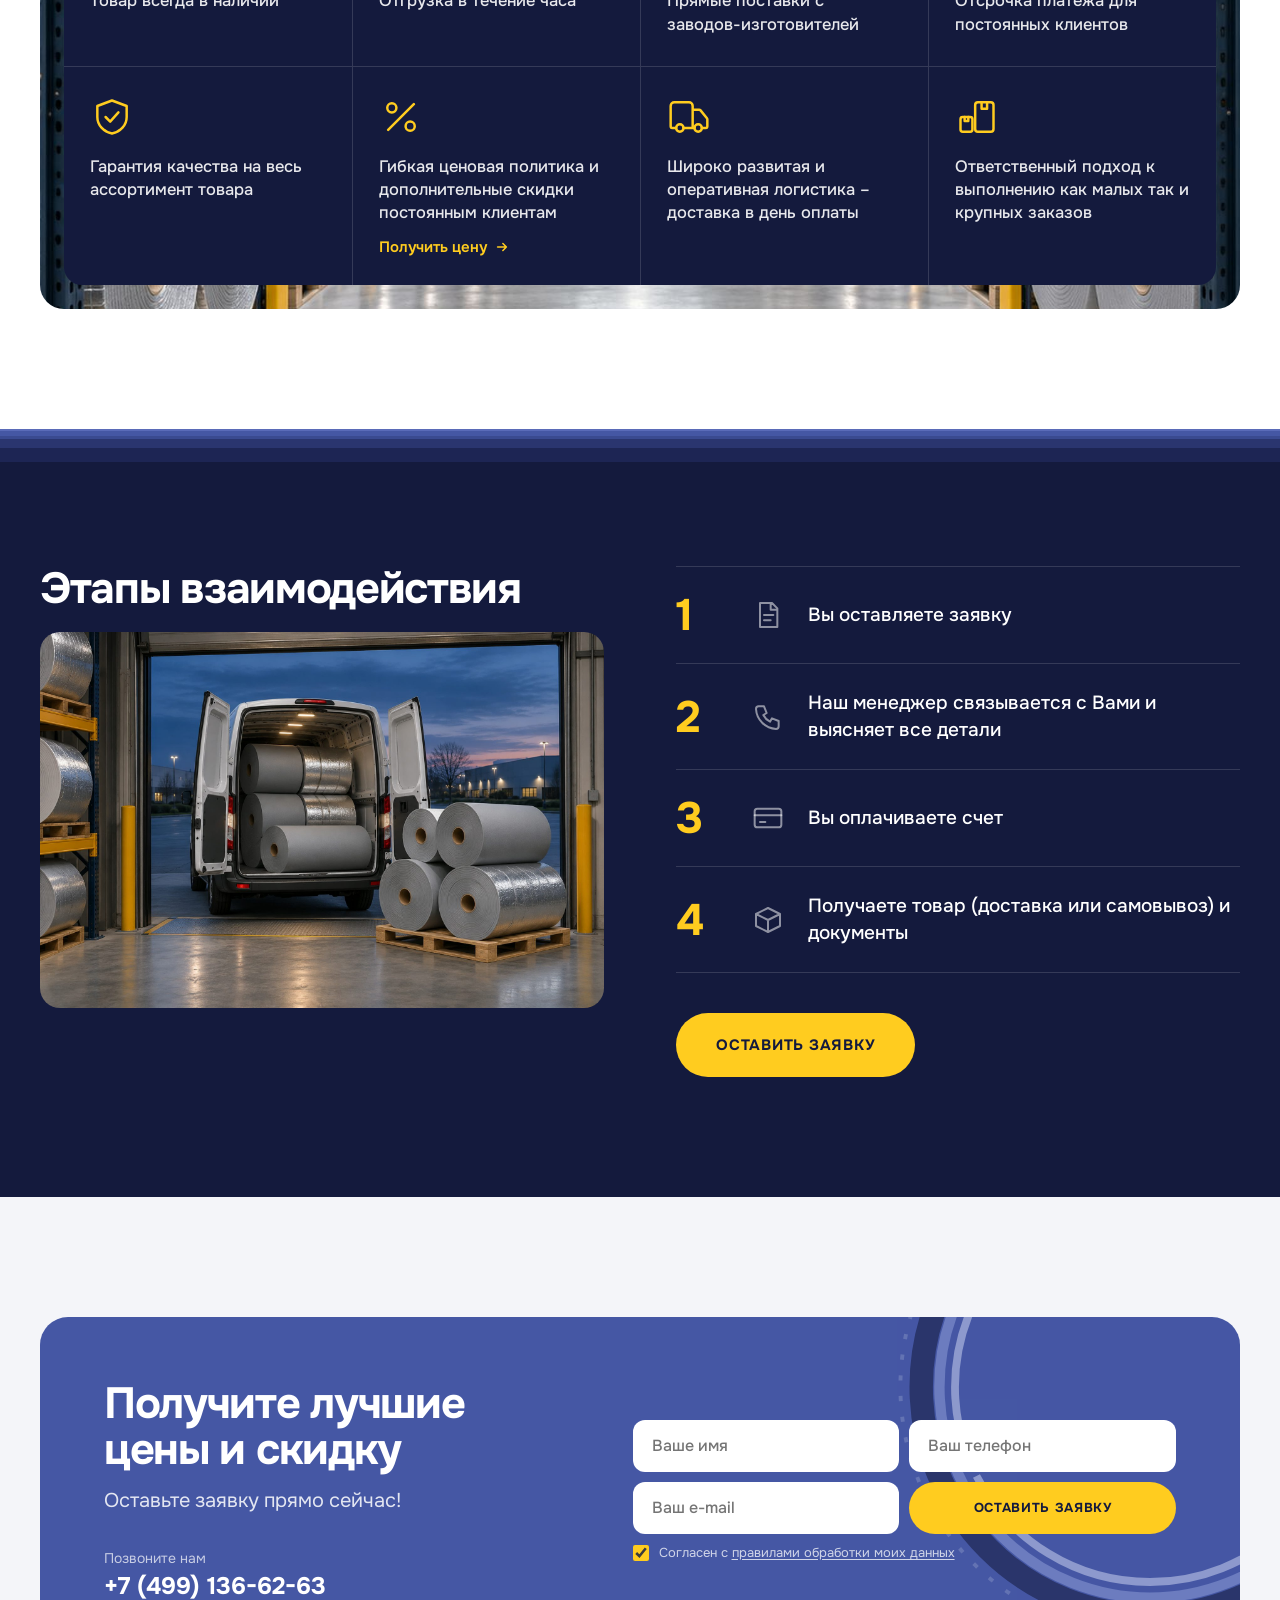
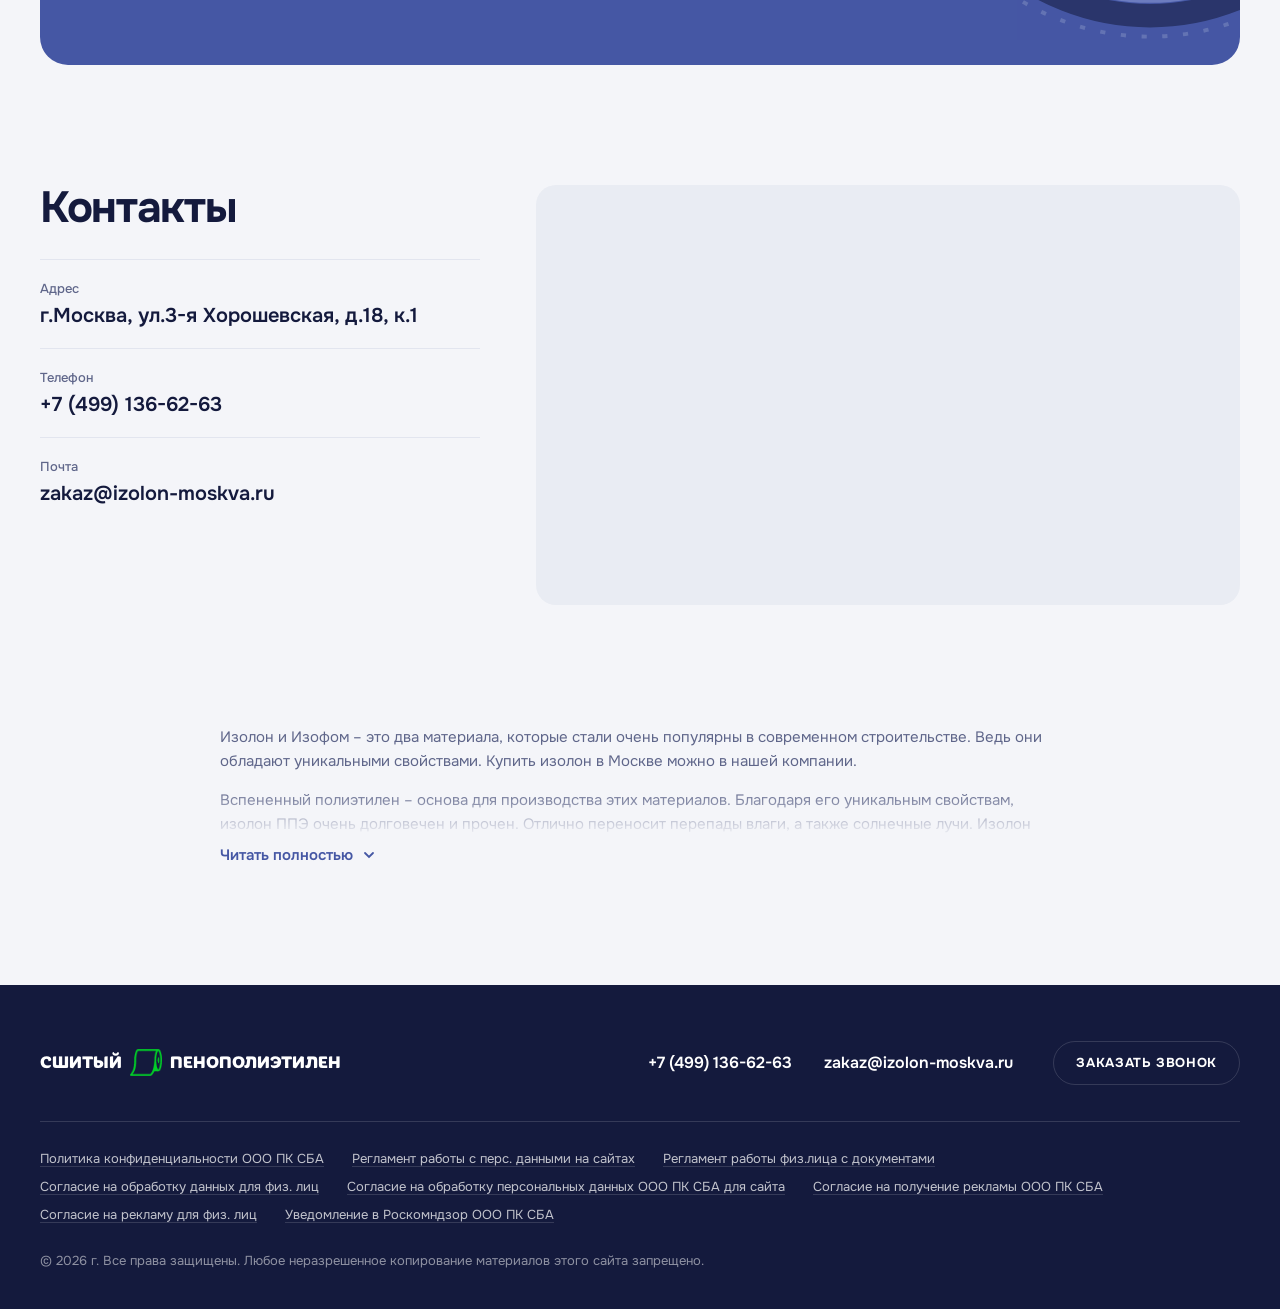
==== commit 1f54de20: "Визуализации первого экрана для «Сфер применения» и «Строительства», кадрирование на телефоне Co-Aut" ====
--- a/index.html
+++ b/index.html
@@ -8,7 +8,7 @@
 <link rel="preconnect" href="https://fonts.googleapis.com">
 <link rel="preconnect" href="https://fonts.gstatic.com" crossorigin>
 <link href="https://fonts.googleapis.com/css2?family=Onest:wght@400;500;600;700&display=swap" rel="stylesheet">
-<link rel="stylesheet" href="styles.css?v=23">
+<link rel="stylesheet" href="styles.css?v=24">
 <script>
   // Нет нового фото — подставить фото со старого сайта (data-fallback) или показать заглушку с именем файла
   function ph(i){var f=i.dataset.fallback;if(f&&i.getAttribute('src')!==f){i.src=f;i.parentNode.classList.add('is-old')}else{i.onerror=null;i.parentNode.classList.add('is-empty')}}
--- a/styles.css
+++ b/styles.css
@@ -794,6 +794,7 @@
 @media (max-width: 900px) {
   .page-hero { display: flex; flex-direction: column; }
   .page-hero__media { position: relative; inset: auto; order: 1; aspect-ratio: 16 / 9; z-index: 0; }
+  .page-hero__media img { object-position: 82% 50%; } /* левая треть кадра пустая — на узком экране показываем правую часть */
   .page-hero__media::after { background: linear-gradient(180deg, var(--ink) 0%, rgba(20,26,61,.1) 35%, rgba(20,26,61,.1) 85%, var(--ink) 100%); }
   .page-hero__body { order: 0; min-height: 0; padding-bottom: 8px; }
   .page-hero__cut { order: 2; }
@@ -804,6 +805,7 @@
   .quality__list { grid-template-columns: 1fr; gap: 10px; }
 }
 @media (max-width: 640px) {
+  .page-hero__media { aspect-ratio: 5 / 4; }
   .page-hero__body { padding-top: 28px; padding-bottom: 56px; }
   .page-hero__title { margin-top: 20px; font-size: 38px; }
   .page-hero__lead { font-size: 16.5px; margin-top: 18px; }
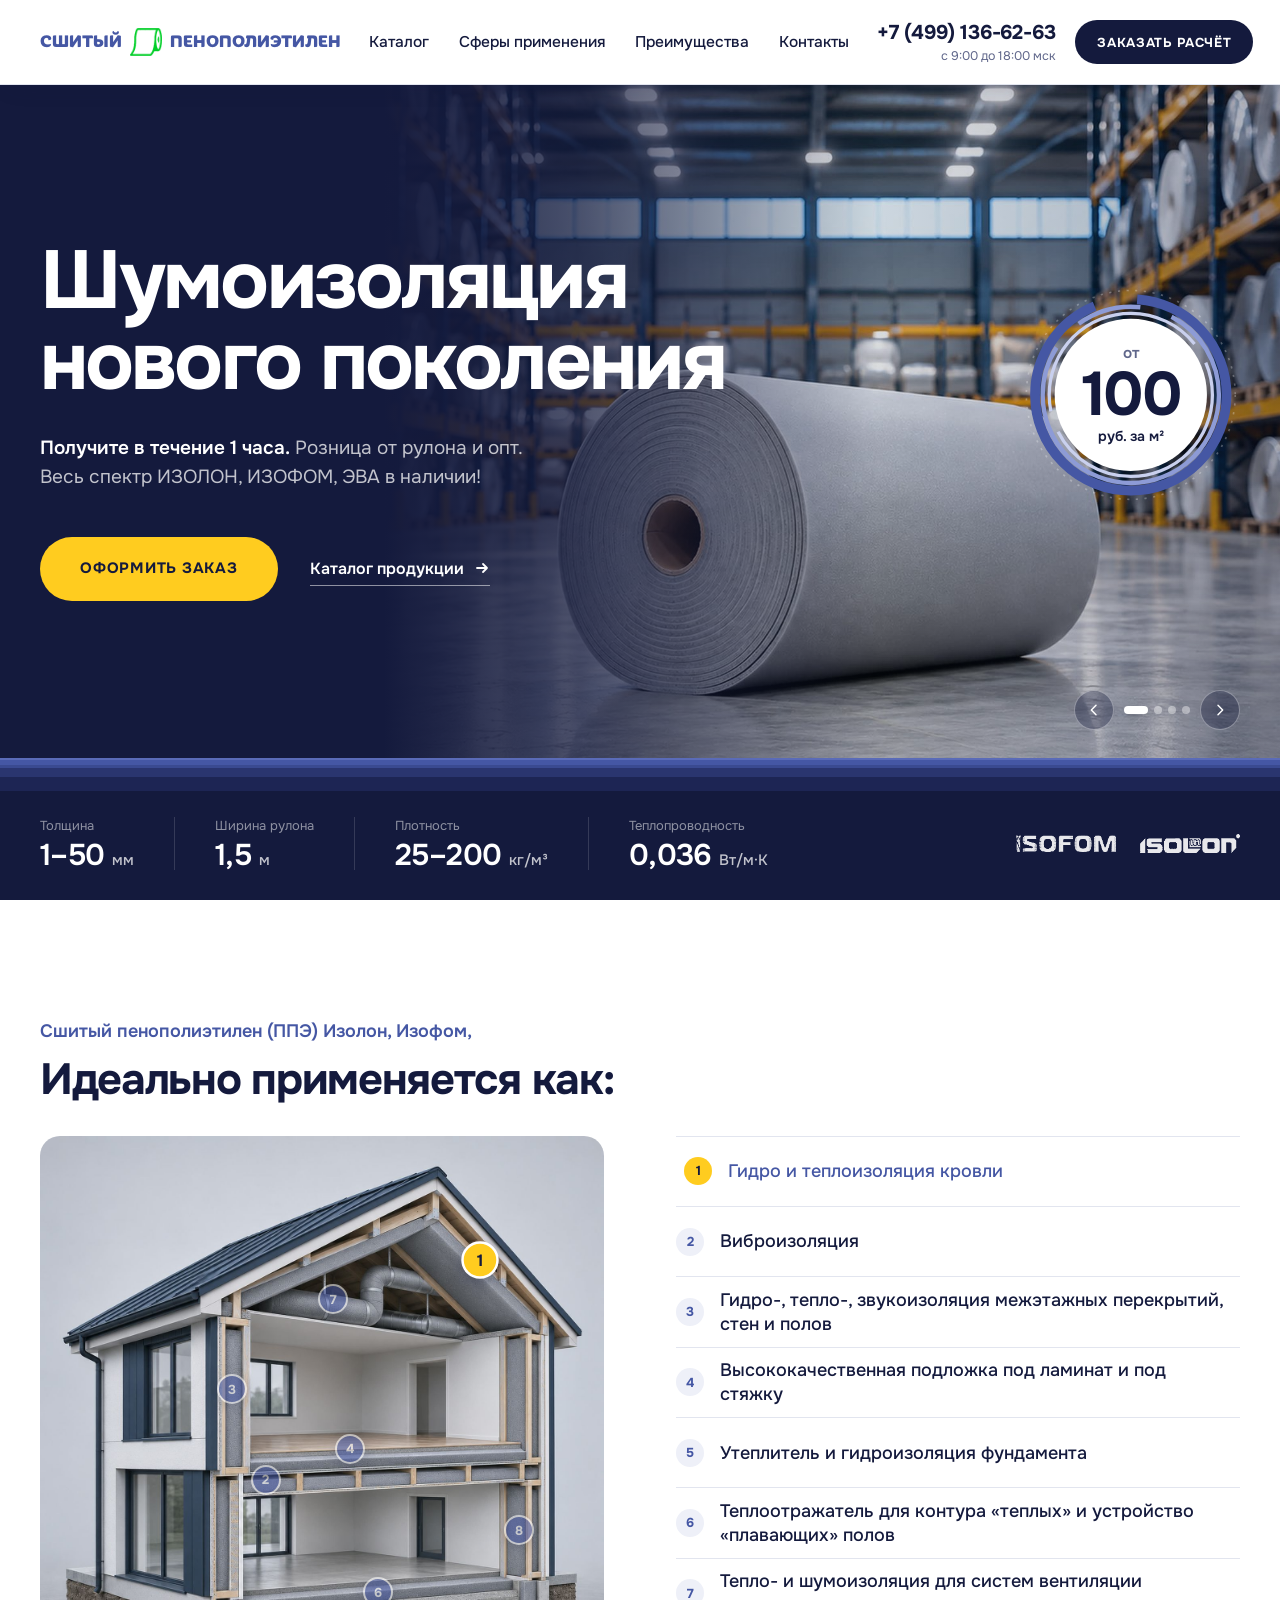
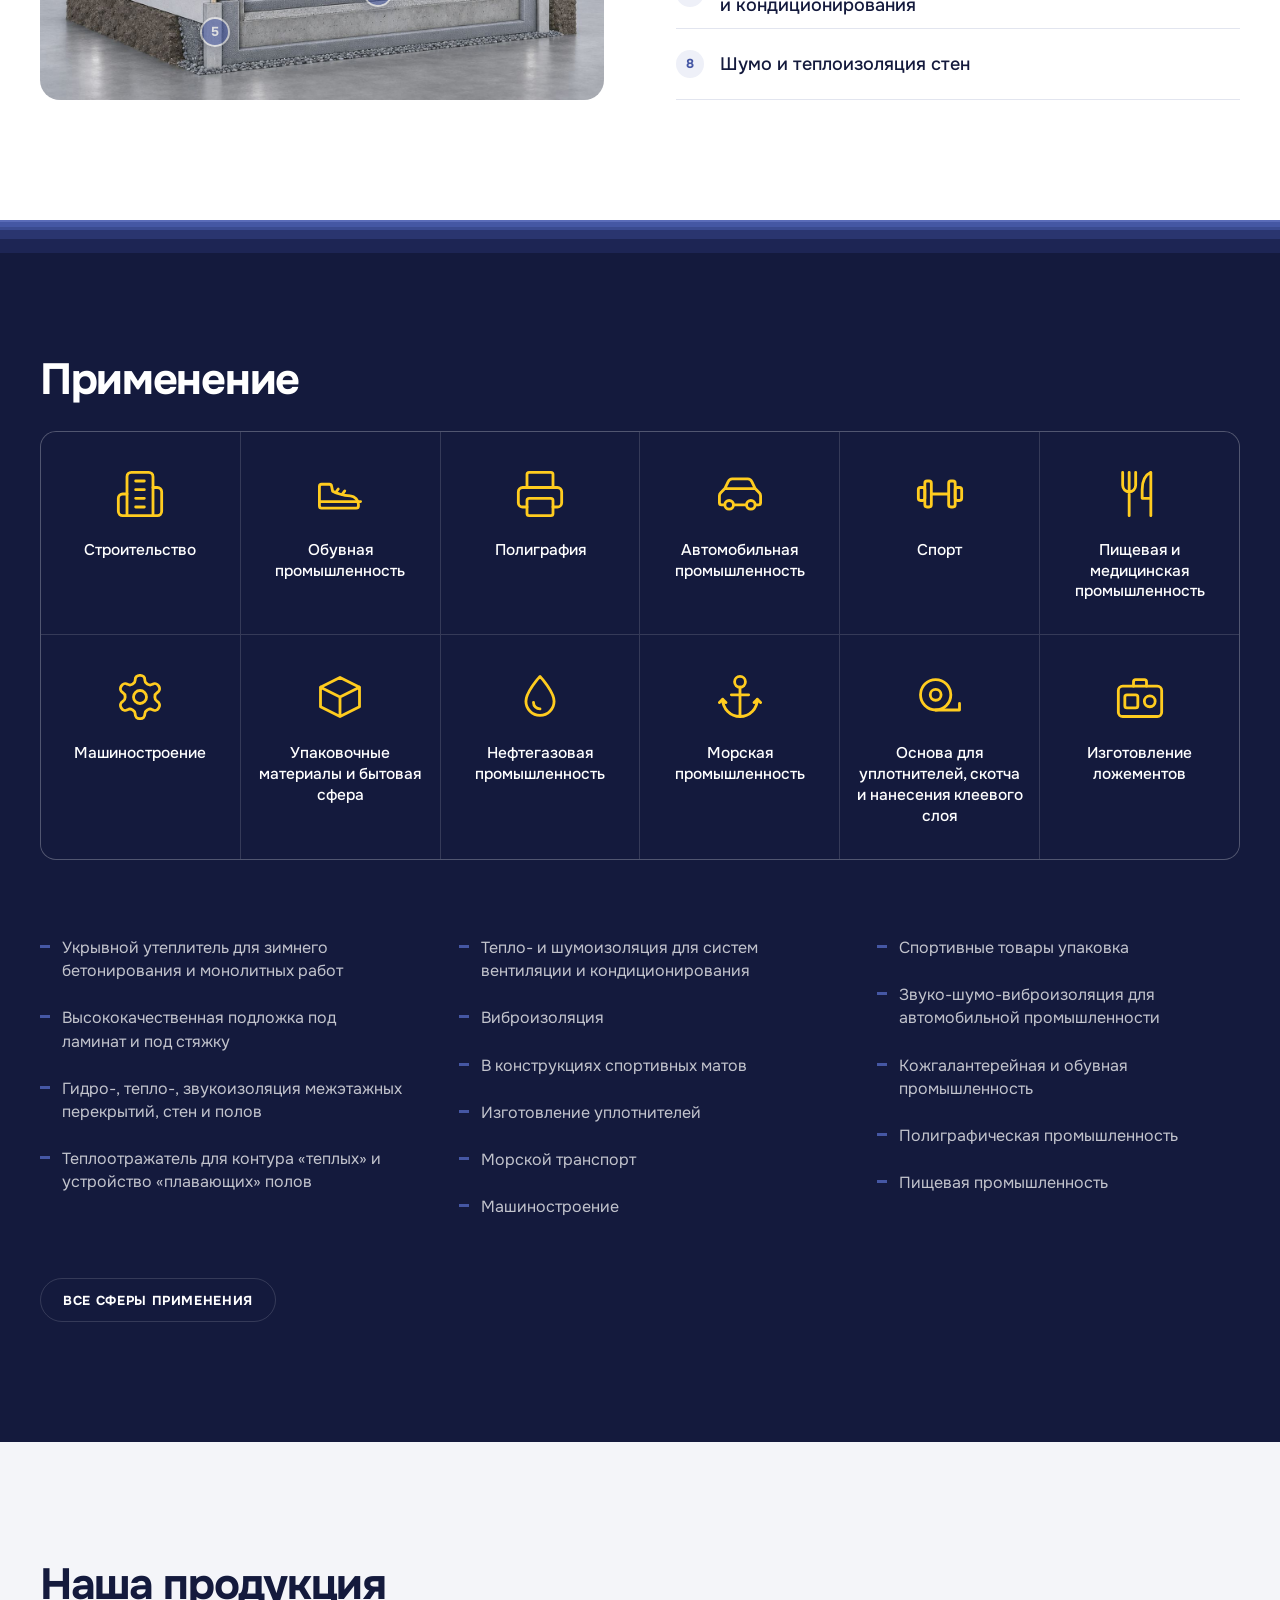
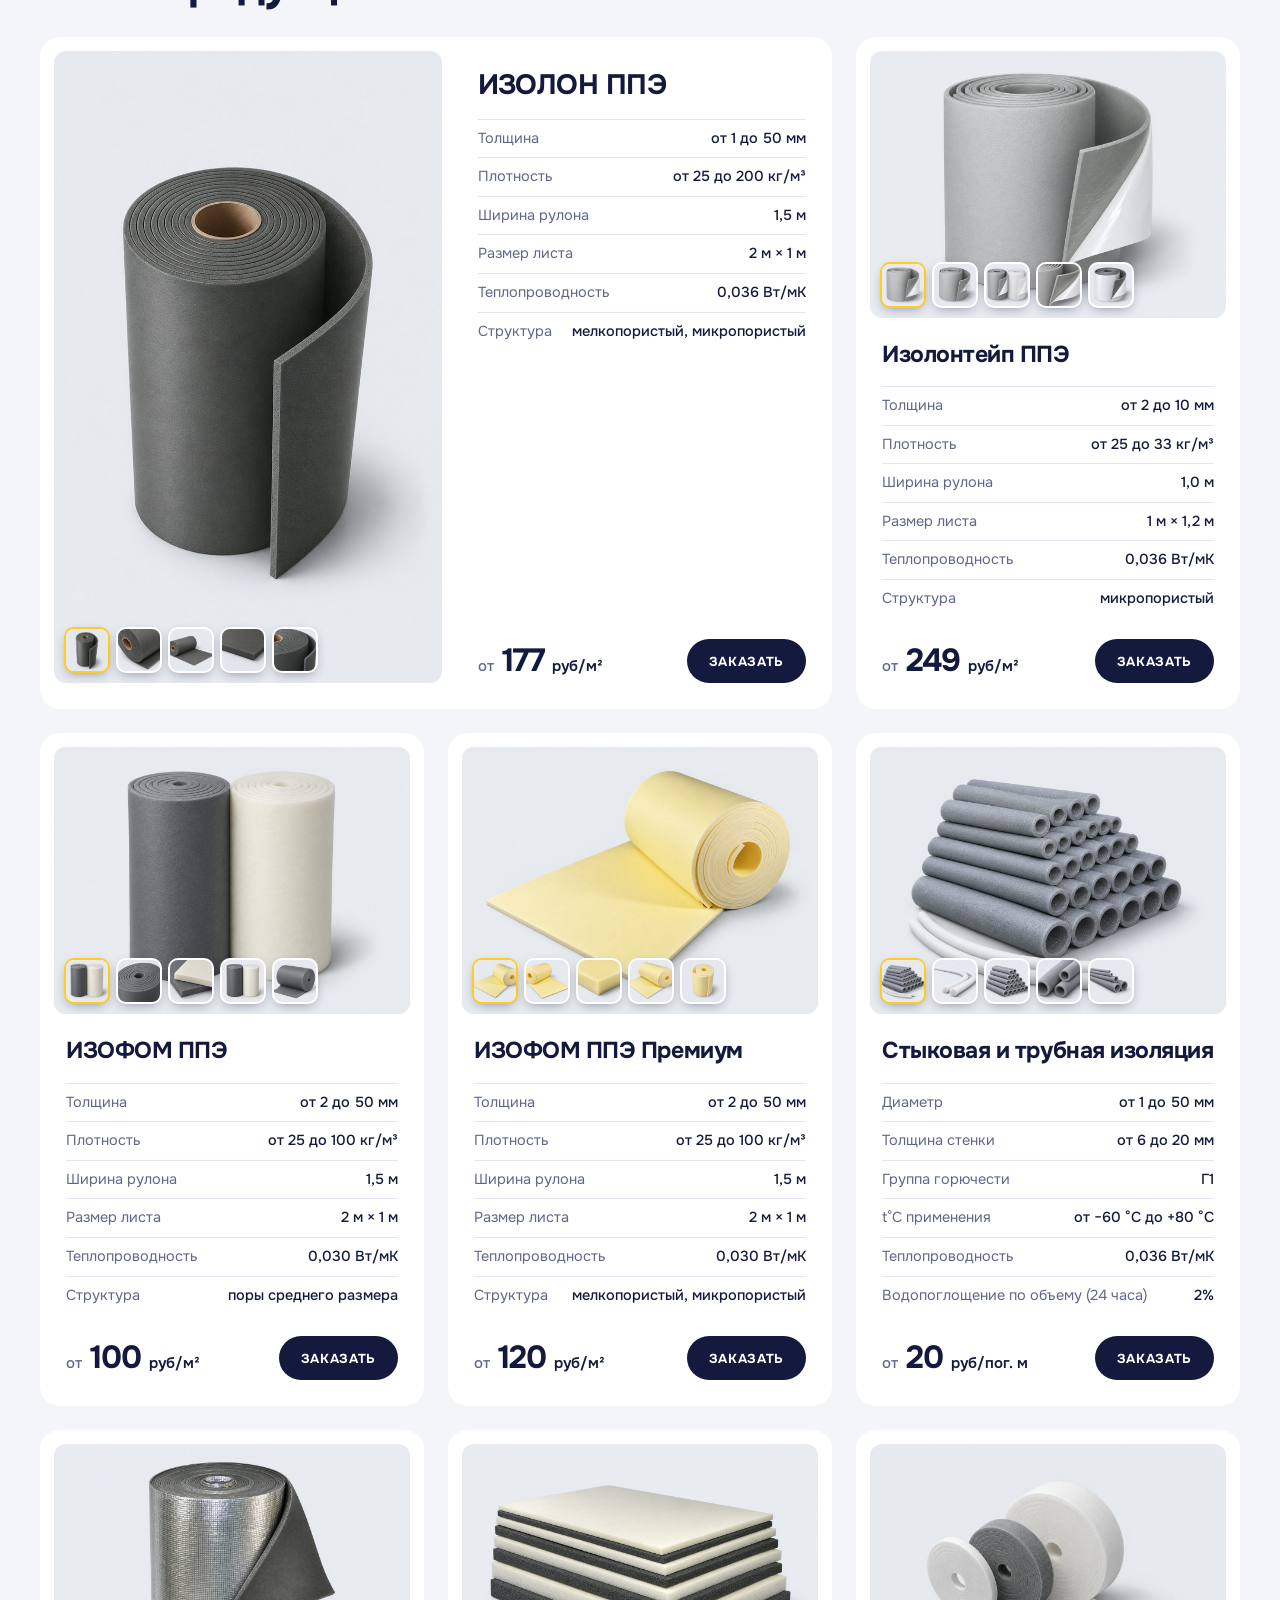
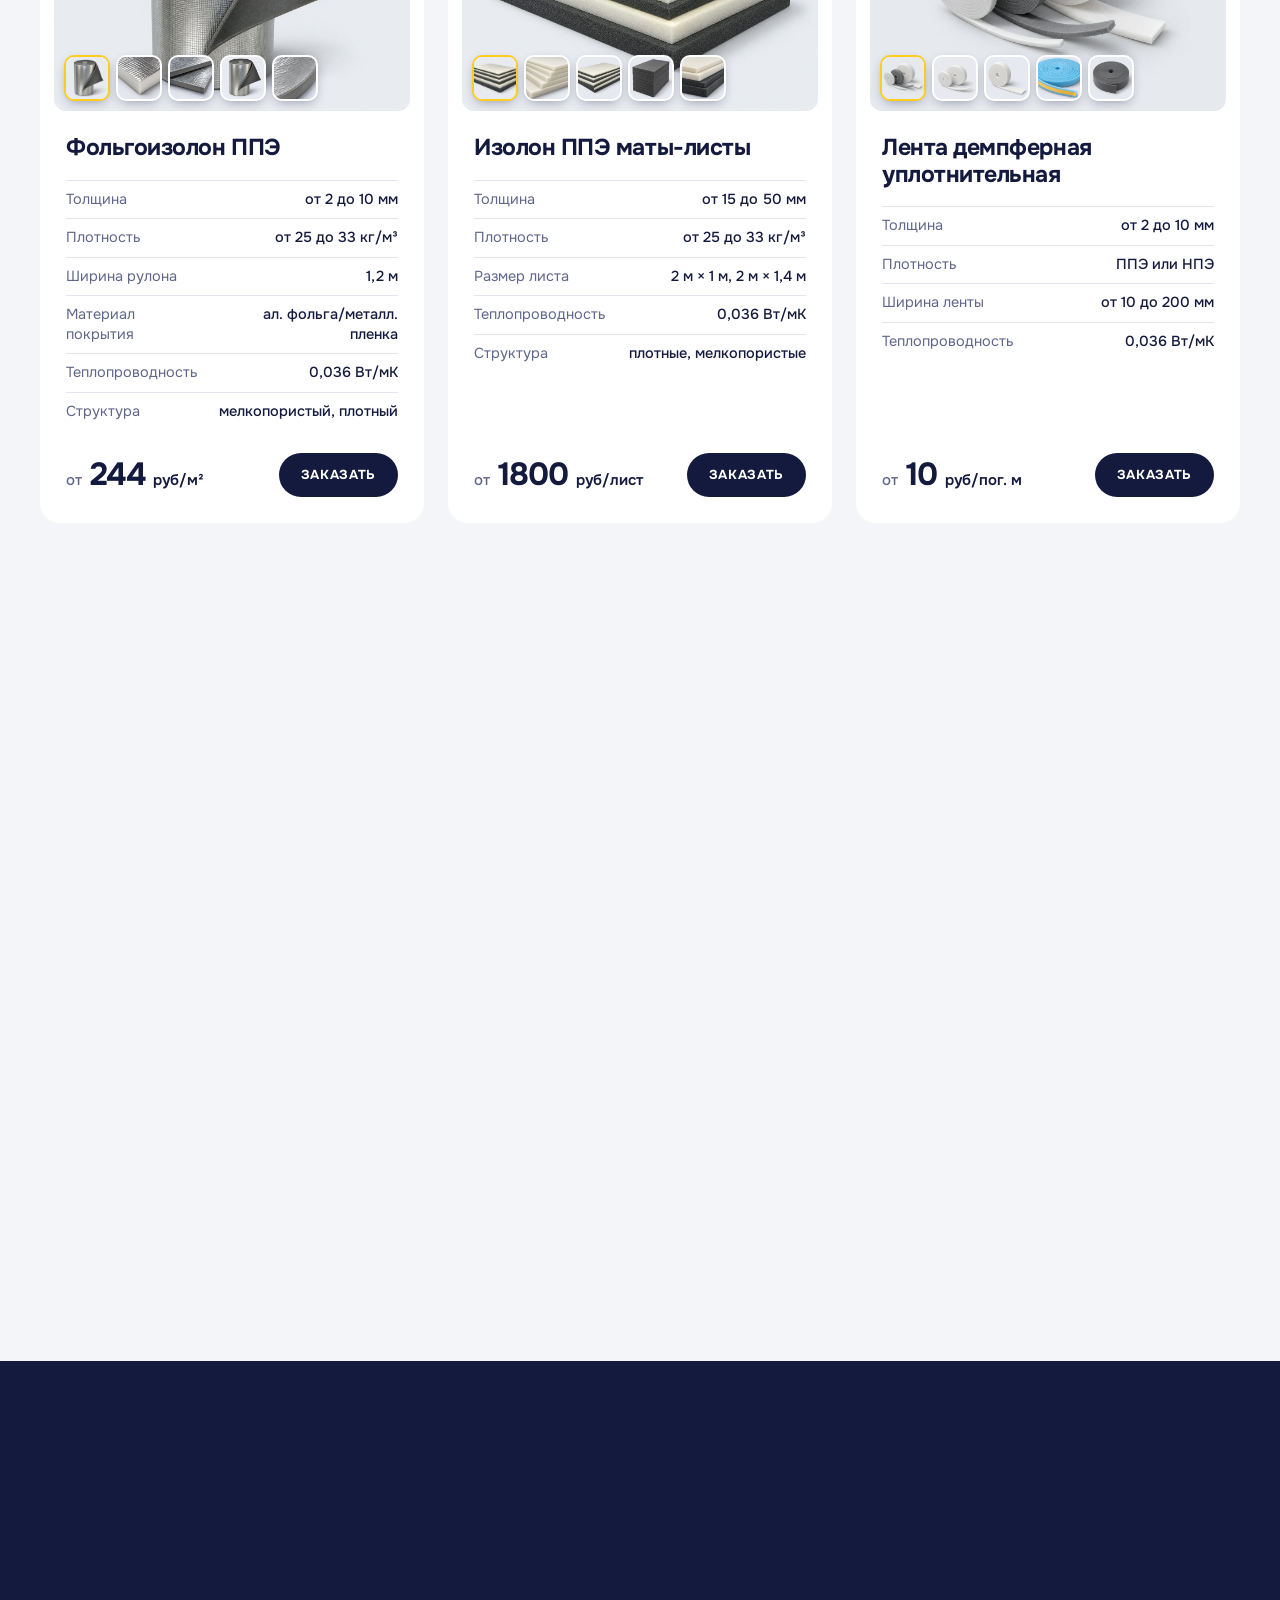
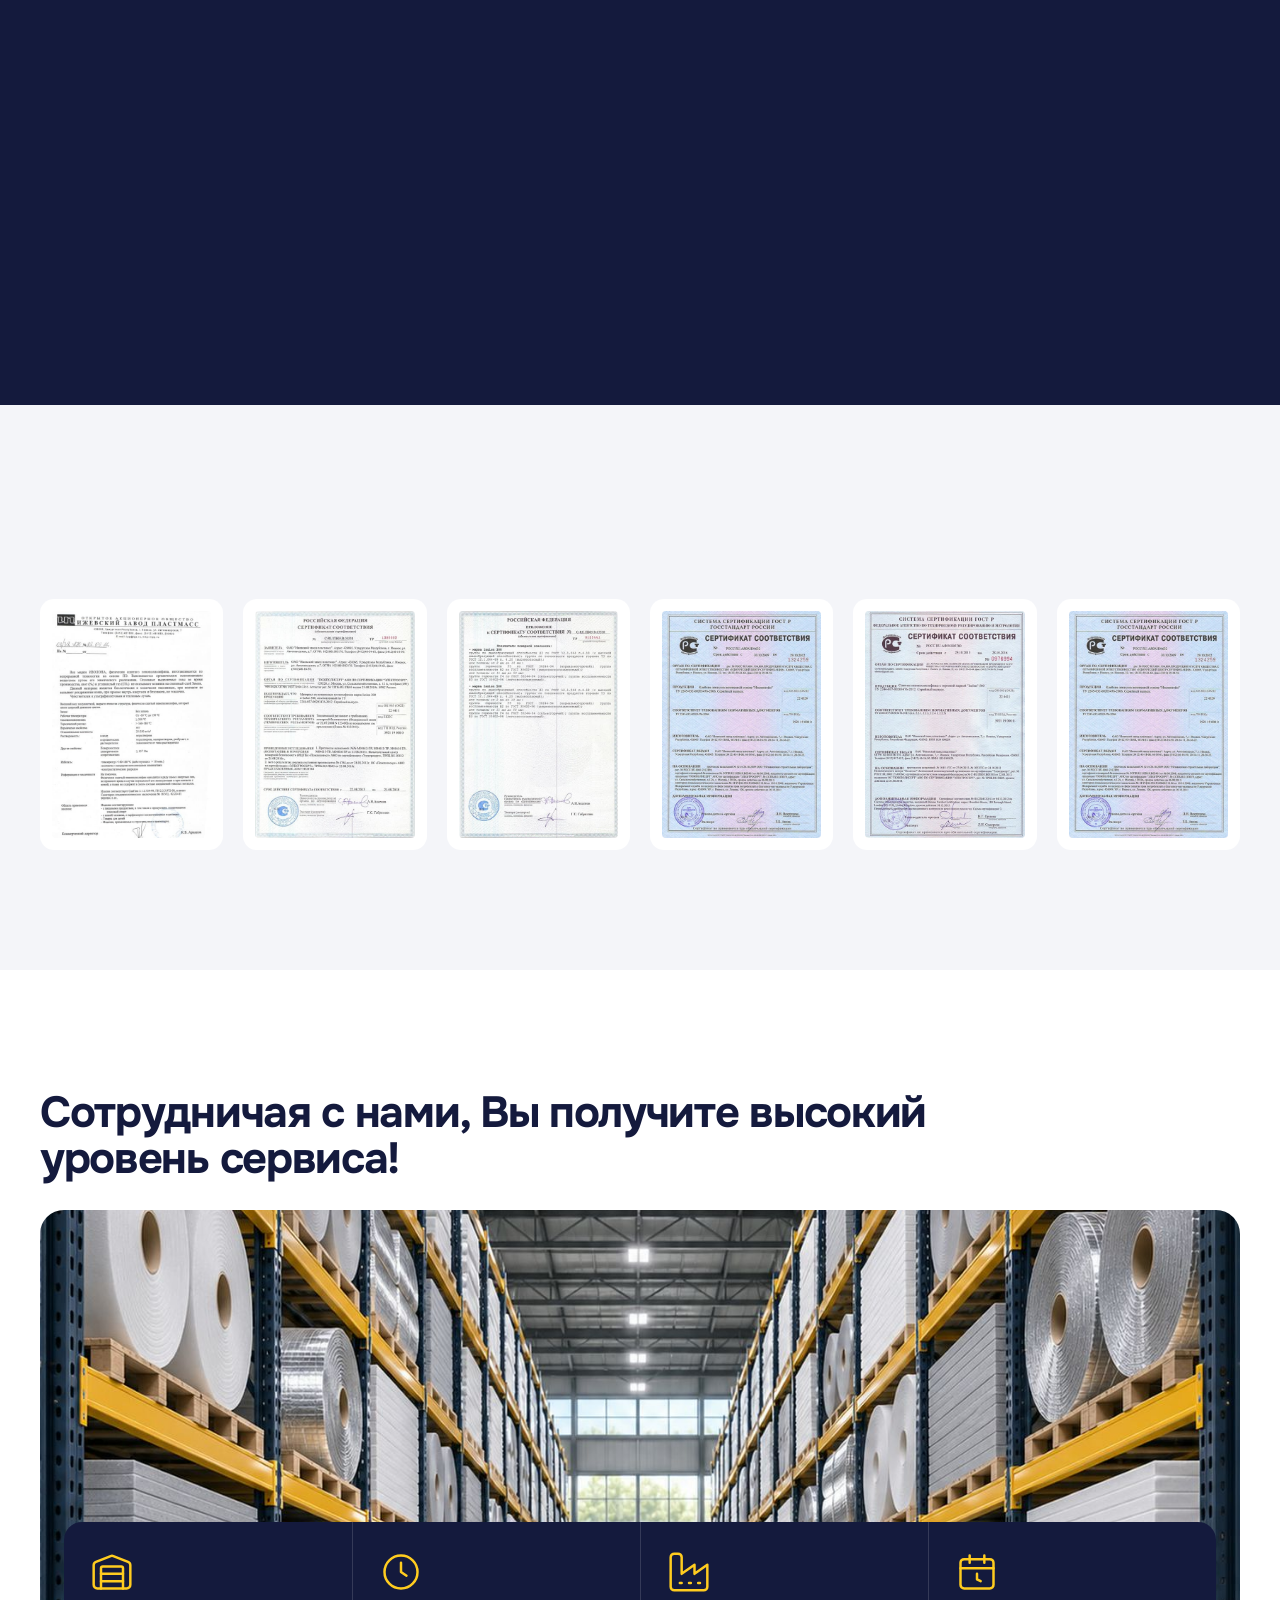
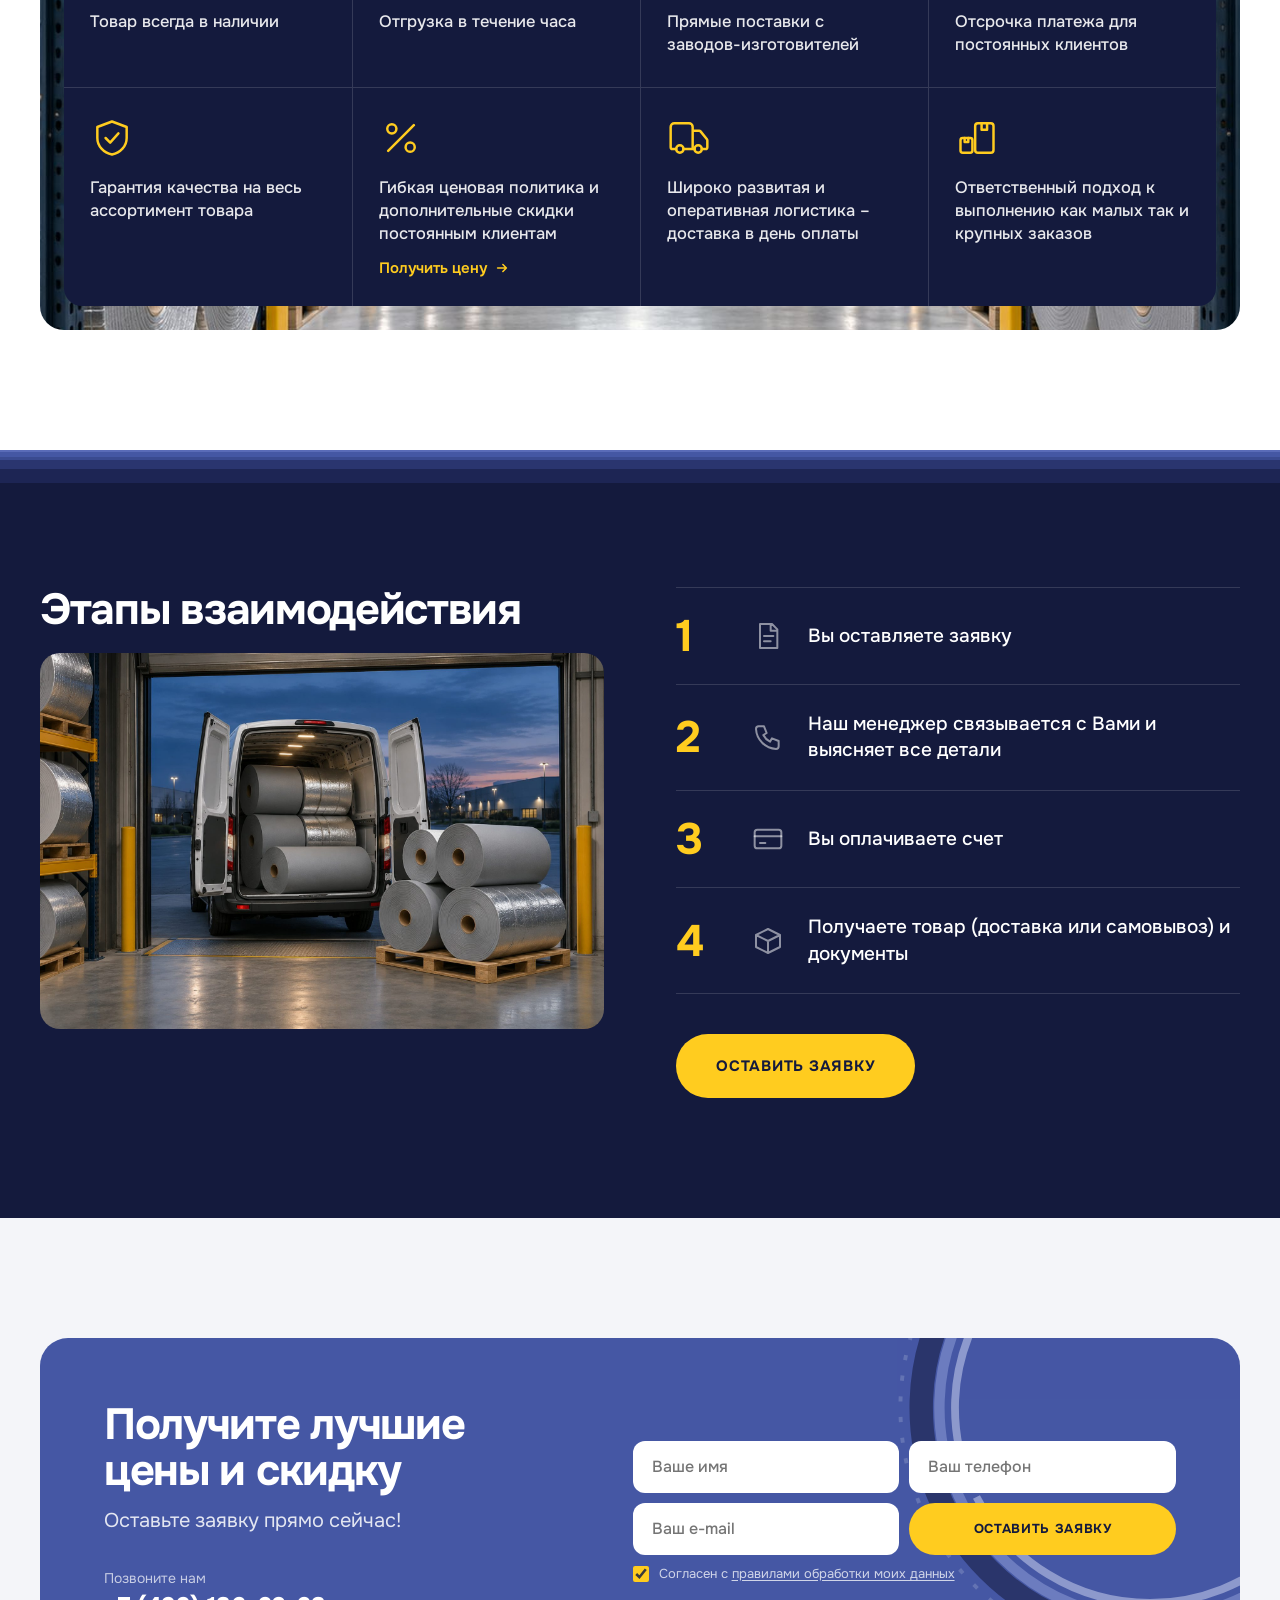
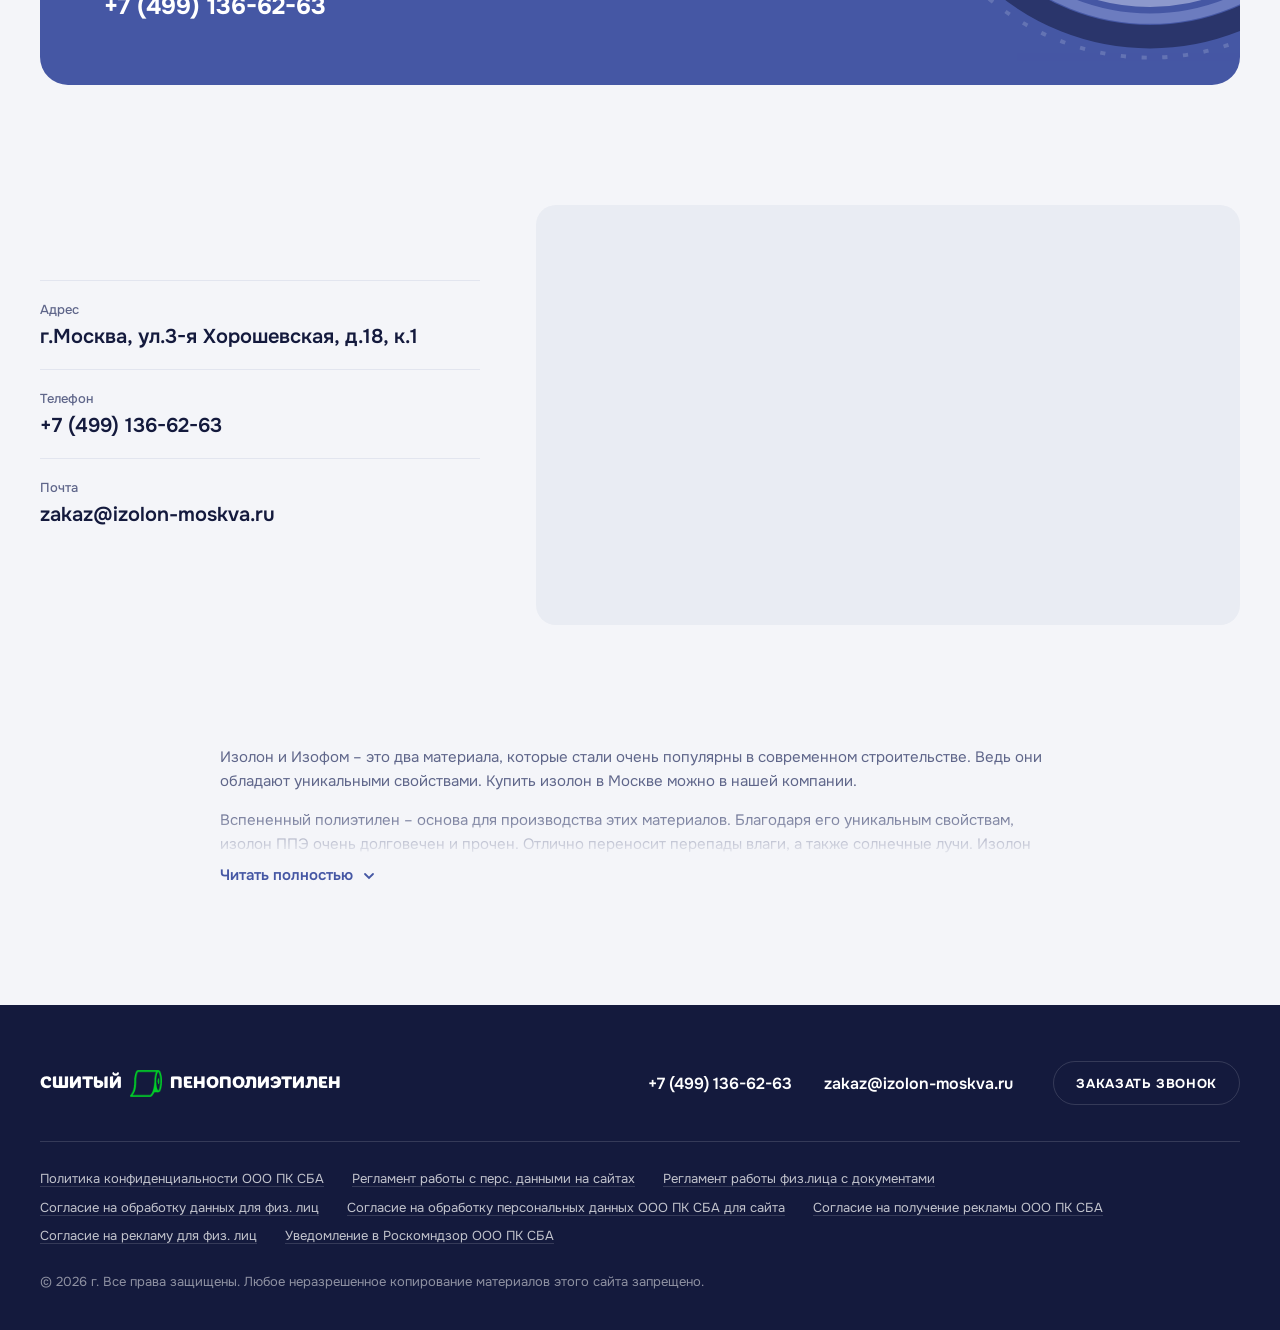
==== commit 628b36d7: "Правки клиента: кнопка и плашка на внутренних страницах, цена 100, ложементы в «Применении», ИЗОФОМ " ====
--- a/index.html
+++ b/index.html
@@ -93,7 +93,7 @@
         </svg>
         <span class="roll-tag__core">
           <span class="roll-tag__from">от</span>
-          <span class="roll-tag__num">177</span>
+          <span class="roll-tag__num">100</span>
           <span class="roll-tag__unit">руб. за&nbsp;м²</span>
         </span>
       </p>
@@ -171,6 +171,7 @@
         <li><svg><use href="#i-oil"/></svg>Нефтегазовая промышленность</li>
         <li><svg><use href="#i-anchor"/></svg>Морская промышленность</li>
         <li><svg><use href="#i-tape"/></svg>Основа для уплотнителей, скотча и нанесения клеевого слоя</li>
+        <li><svg><use href="#i-case"/></svg>Изготовление ложементов</li>
       </ul>
       <ul class="fields__list">
         <li>Укрывной утеплитель для зимнего бетонирования и монолитных работ</li>
@@ -180,7 +181,7 @@
         <li>Тепло- и шумоизоляция для систем вентиляции и кондиционирования</li>
         <li>Виброизоляция</li>
         <li>В конструкциях спортивных матов</li>
-        <li>Изготовление уплотнителей и ложементов</li>
+        <li>Изготовление уплотнителей</li>
         <li>Морской транспорт</li>
         <li>Машиностроение</li>
         <li>Спортивные товары упаковка</li>
@@ -229,7 +230,7 @@
 
         <article class="card">
           <figure class="ph card__media" data-gallery="03-isofom"><img src="assets/catalog/03-isofom.jpg" data-fallback="assets/src/old-site/catalog/03-isofom/3.jpg" alt="ИЗОФОМ в рулонах" loading="lazy" onerror="ph(this)"></figure>
-          <h3 class="card__title">ИЗОФОМ</h3>
+          <h3 class="card__title">ИЗОФОМ ППЭ</h3>
           <dl class="card__specs">
             <div><dt>Толщина</dt><dd>от 2 до 50 мм</dd></div>
             <div><dt>Плотность</dt><dd>от 25 до 100 кг/м³</dd></div>
--- a/styles.css
+++ b/styles.css
@@ -498,7 +498,6 @@
 /* ── Адаптив новых блоков ── */
 @media (max-width: 1240px) {
   .fields__icons { grid-template-columns: repeat(4, 1fr); }
-  .fields__icons li:last-child { grid-column: span 2; } /* 7 отраслей: без пустой ячейки */
   .certs__row { grid-template-columns: repeat(3, 1fr); }
 }
 @media (max-width: 1100px) {
@@ -578,7 +577,6 @@
 .fields__icons li:hover svg { transform: translateY(-3px); }
 /* 11 отраслей: десктоп — 6 в ряд, два ряда; последняя занимает 2 ячейки */
 .fields__icons { grid-template-columns: repeat(6, 1fr); }
-.fields__icons li:last-child { grid-column: span 2; }
 @media (max-width: 1240px) { .fields__icons { grid-template-columns: repeat(4, 1fr); } }
 @media (max-width: 640px) { .fields__icons { grid-template-columns: repeat(2, 1fr); } }
 
@@ -695,7 +693,7 @@
 .page-hero__lead { max-width: 640px; margin: 28px 0 0; font-size: 19px; line-height: 1.55; color: var(--on-dark); }
 .page-hero__actions { margin-top: 40px; }
 /* Визуализация справа: фото уходит в тёмно-синий слева, как на главной */
-.page-hero__media { position: absolute; z-index: -1; inset: 0 0 26px 42%; margin: 0; background: var(--ink); }
+.page-hero__media { position: absolute; z-index: -1; inset: 0 0 var(--page-cut-h, 140px) 42%; margin: 0; background: var(--ink); }
 .page-hero__media img { object-position: 50% 50%; }
 .page-hero__media::after { content: ""; position: absolute; inset: 0; background: linear-gradient(90deg, var(--ink) 0%, rgba(20,26,61,.7) 22%, rgba(20,26,61,.1) 55%, rgba(20,26,61,.25) 100%); }
 .page-hero__media.is-old img { filter: saturate(.85); }
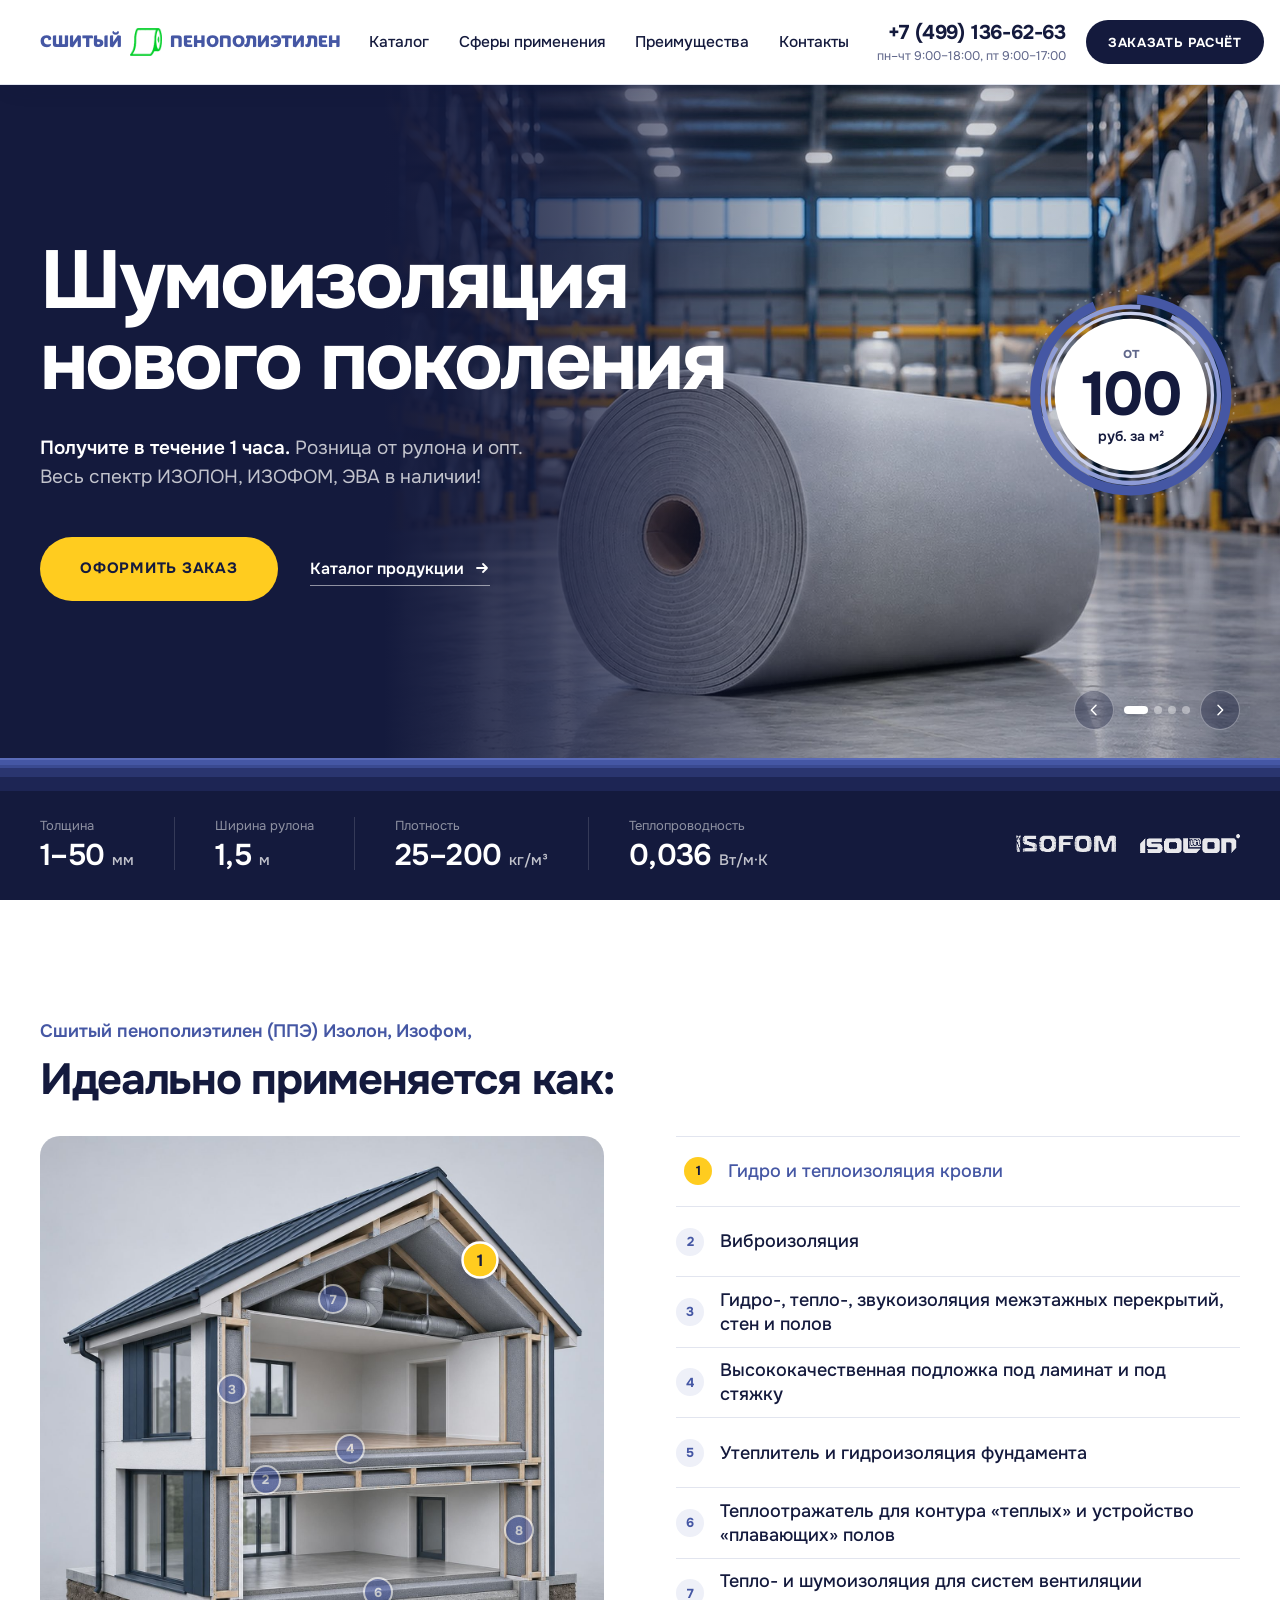
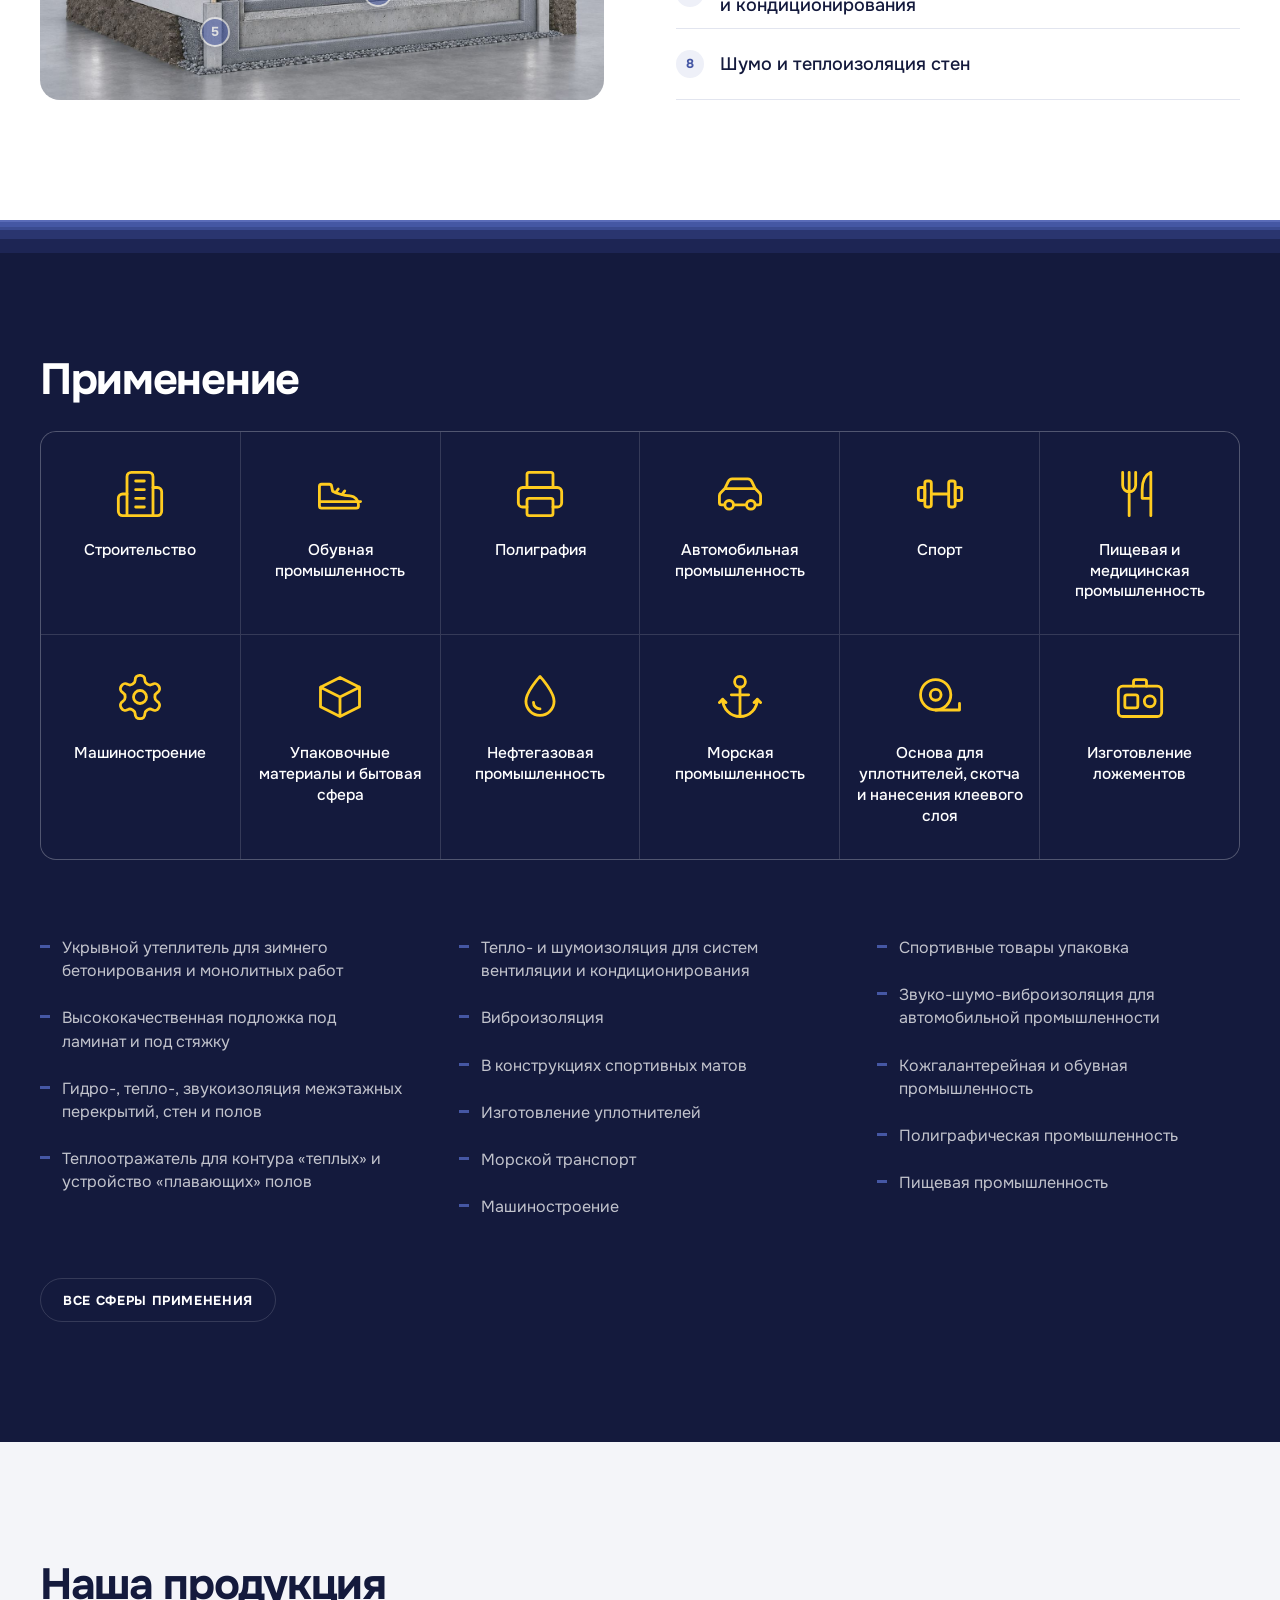
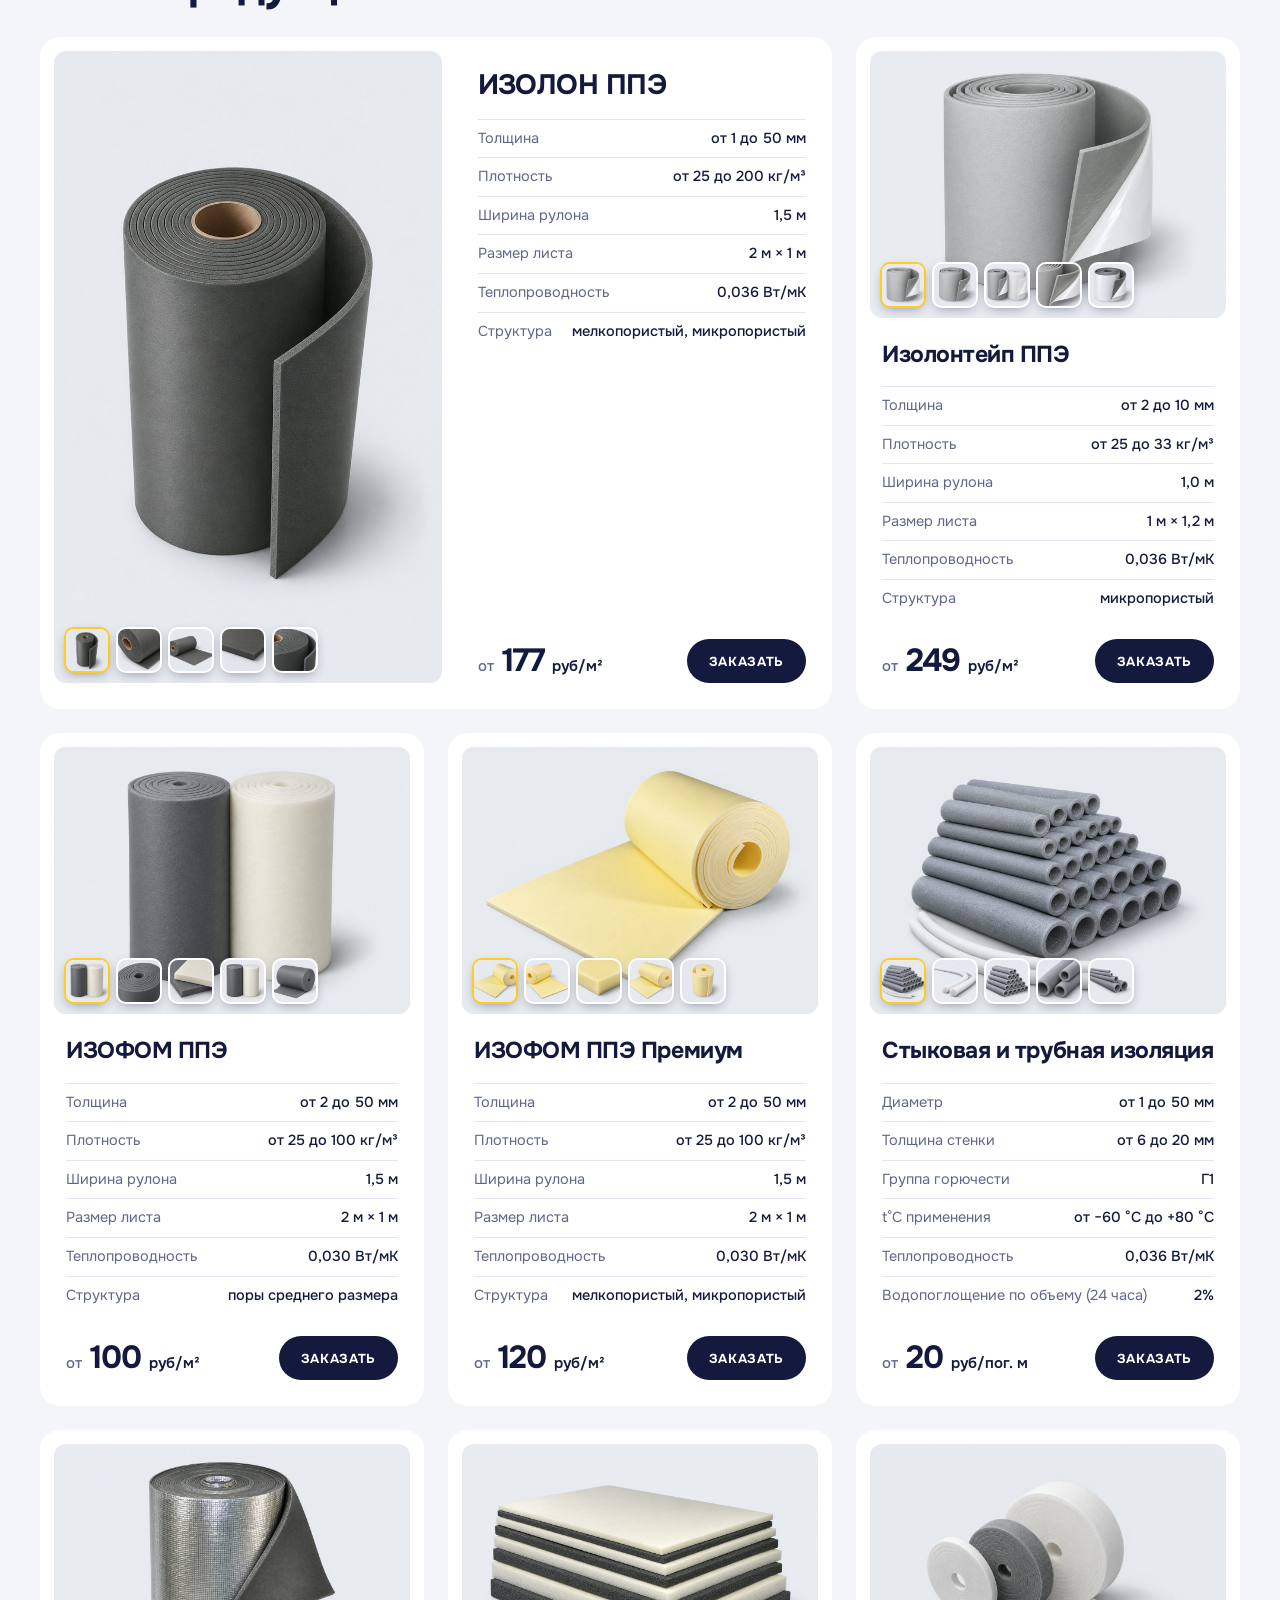
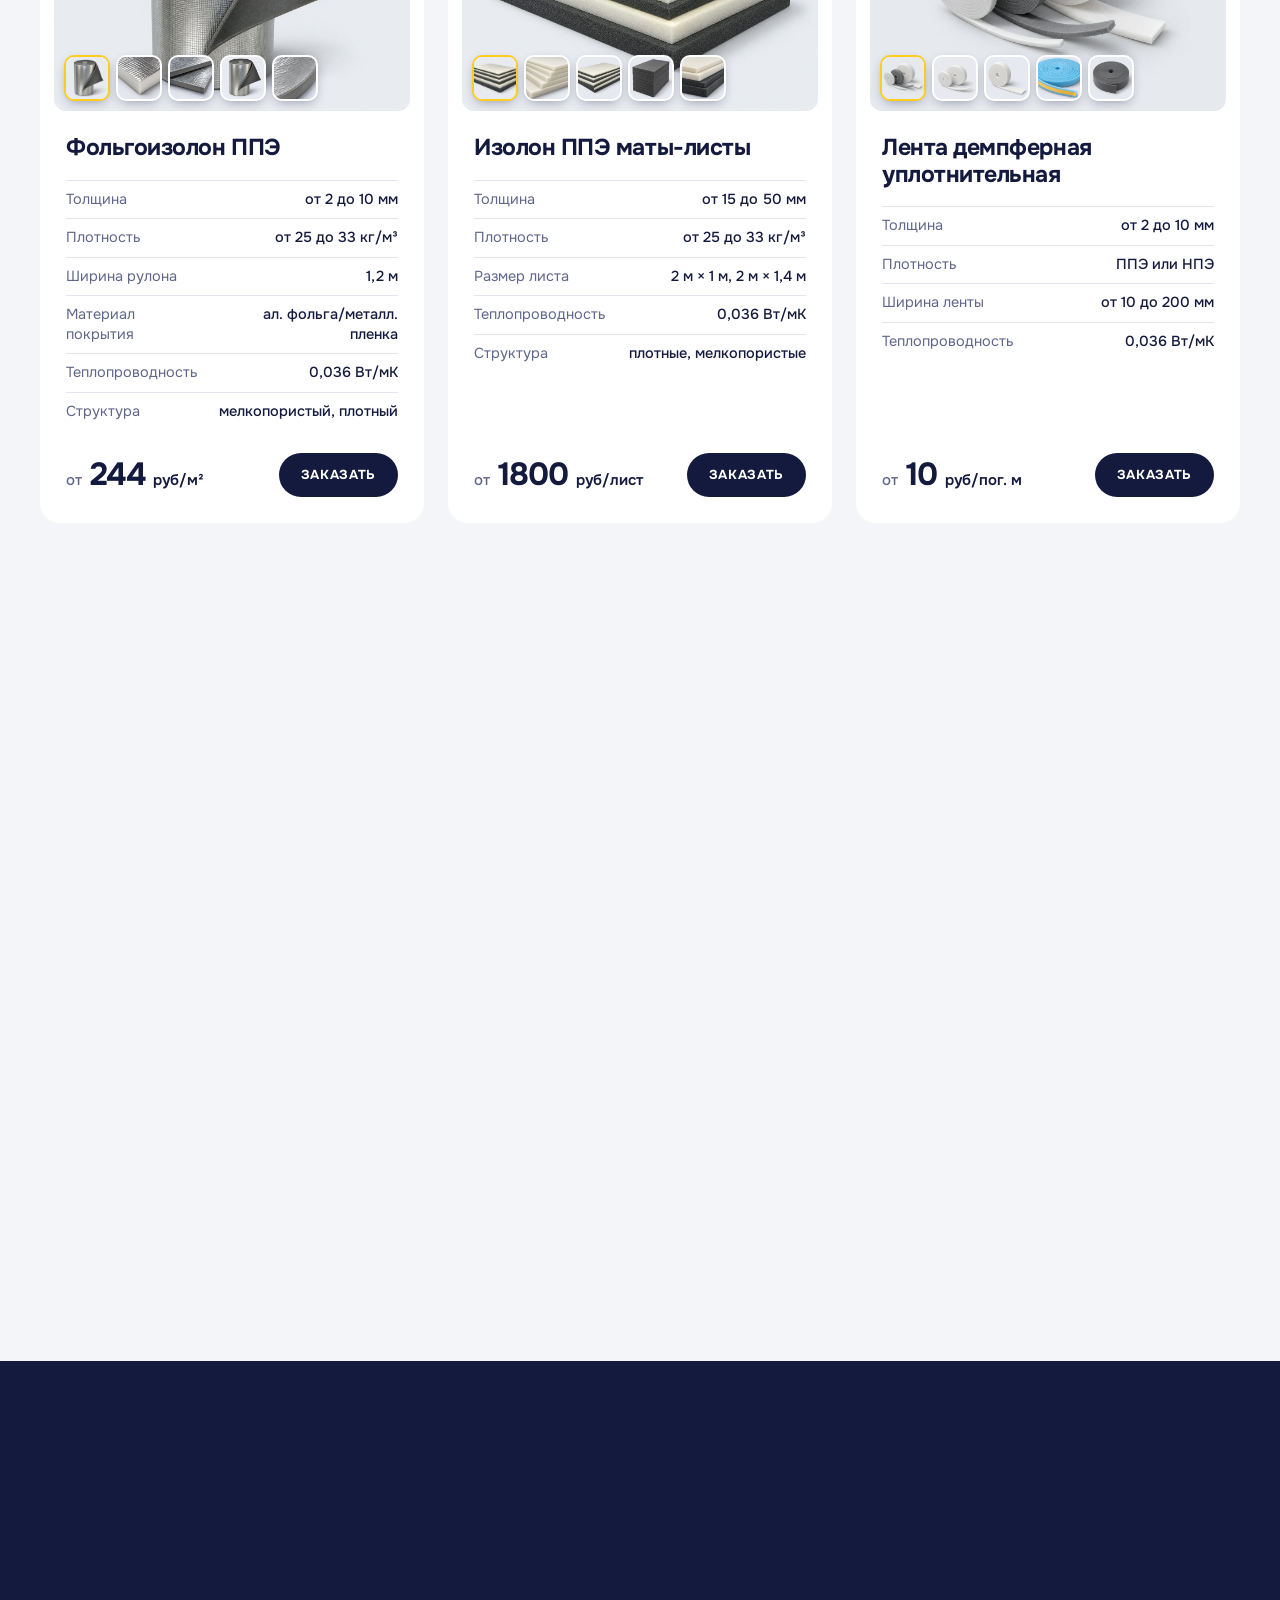
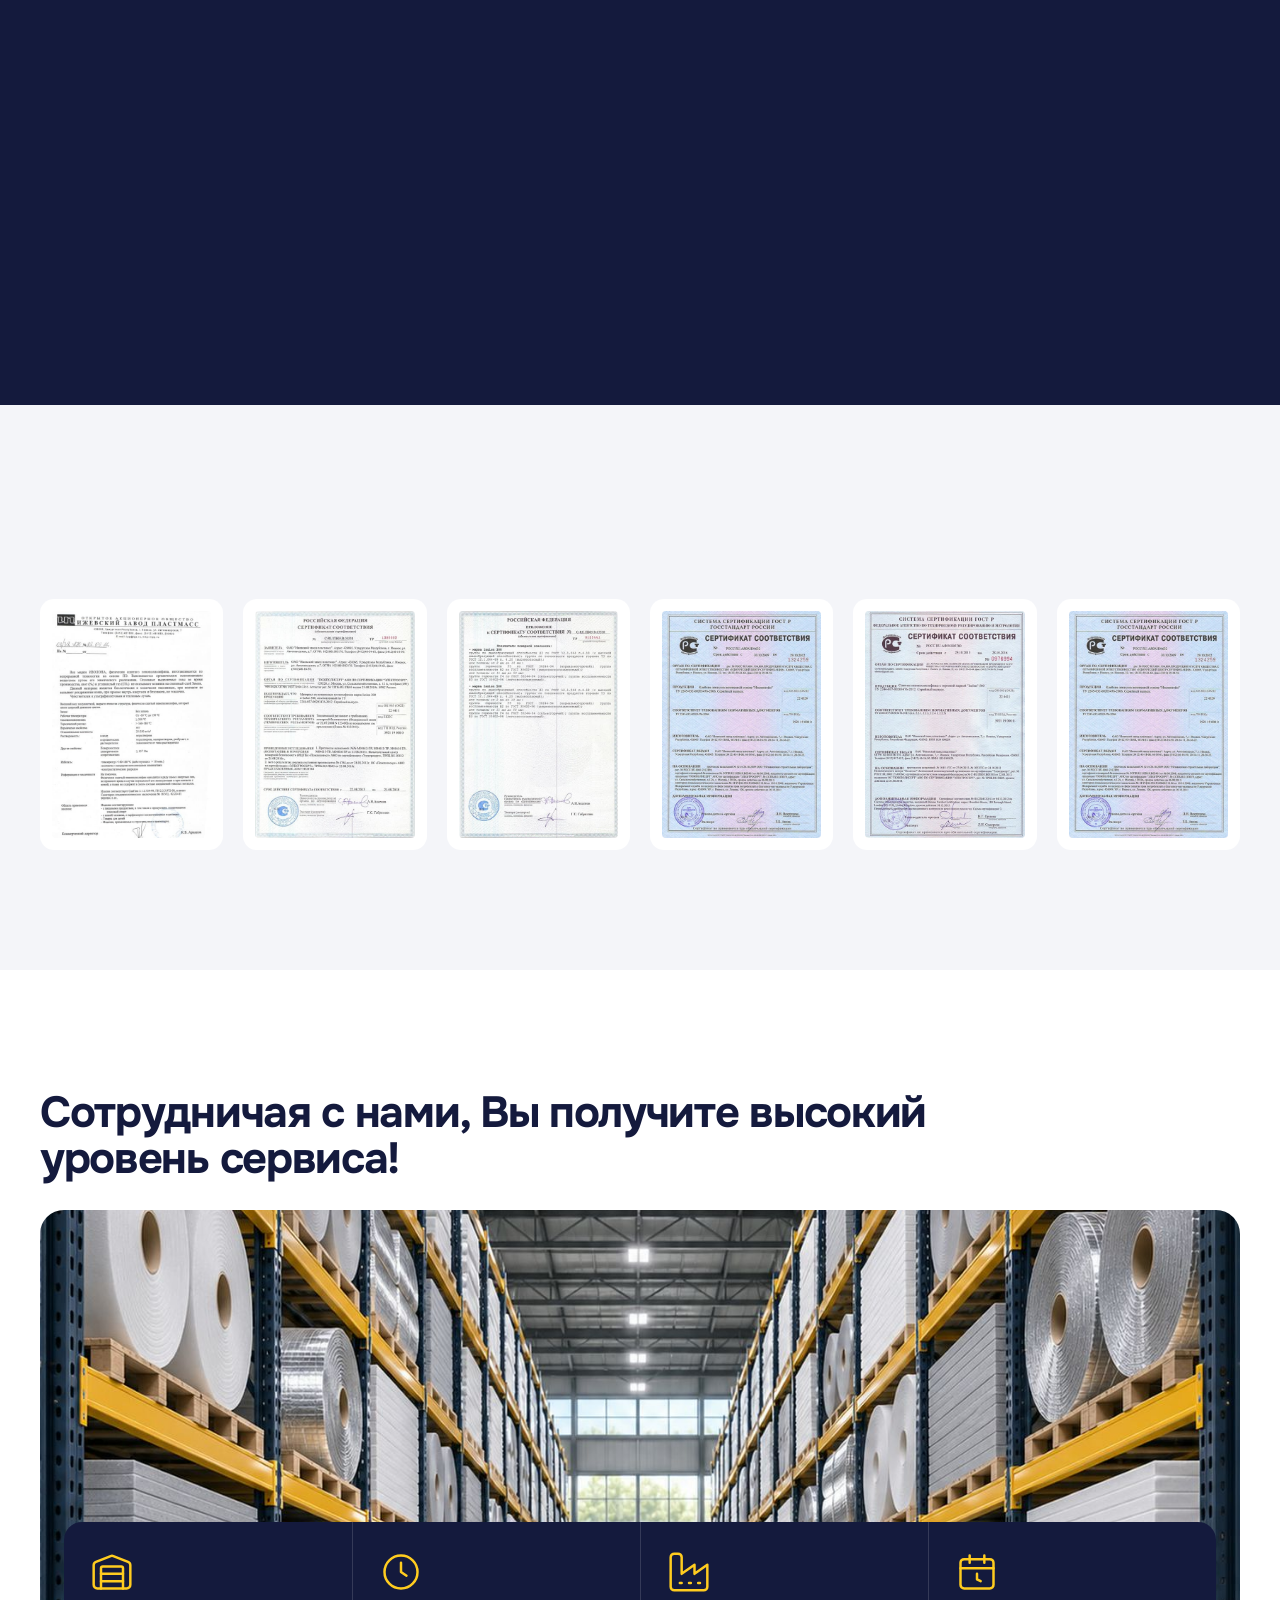
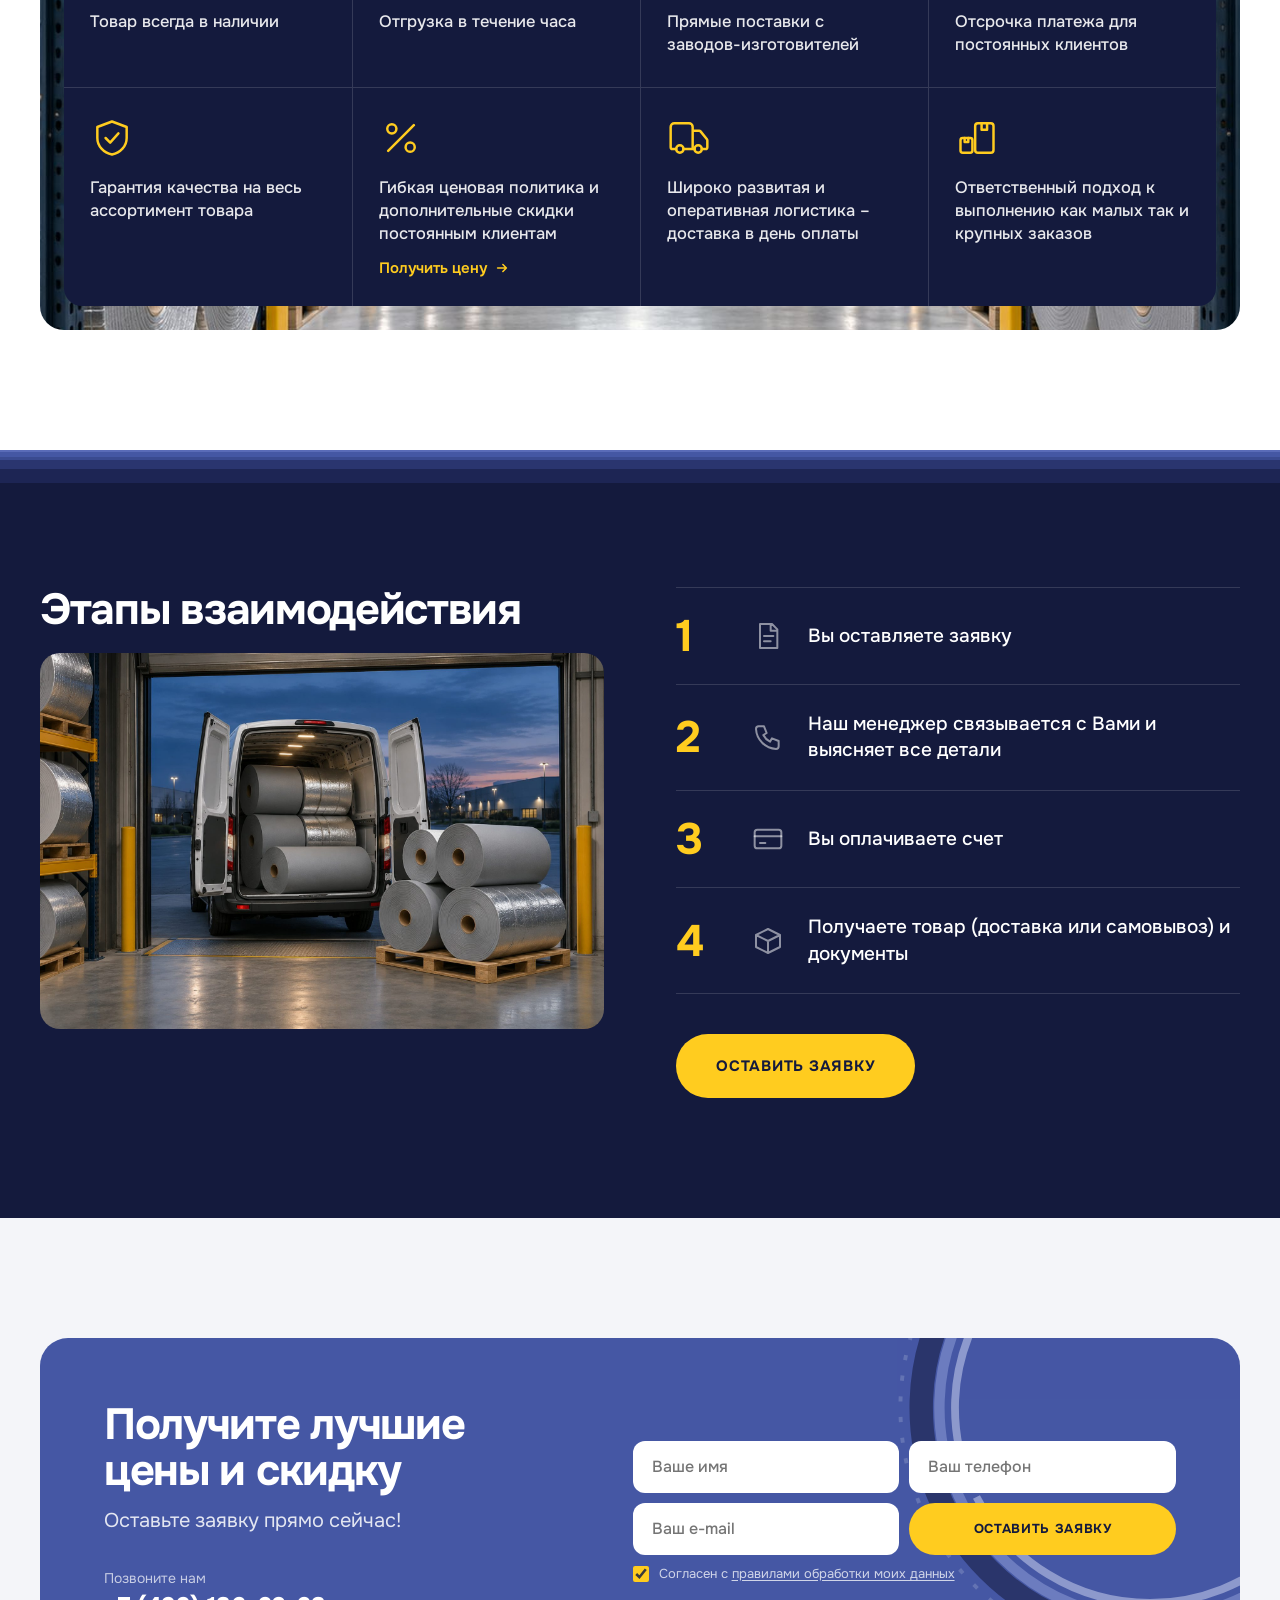
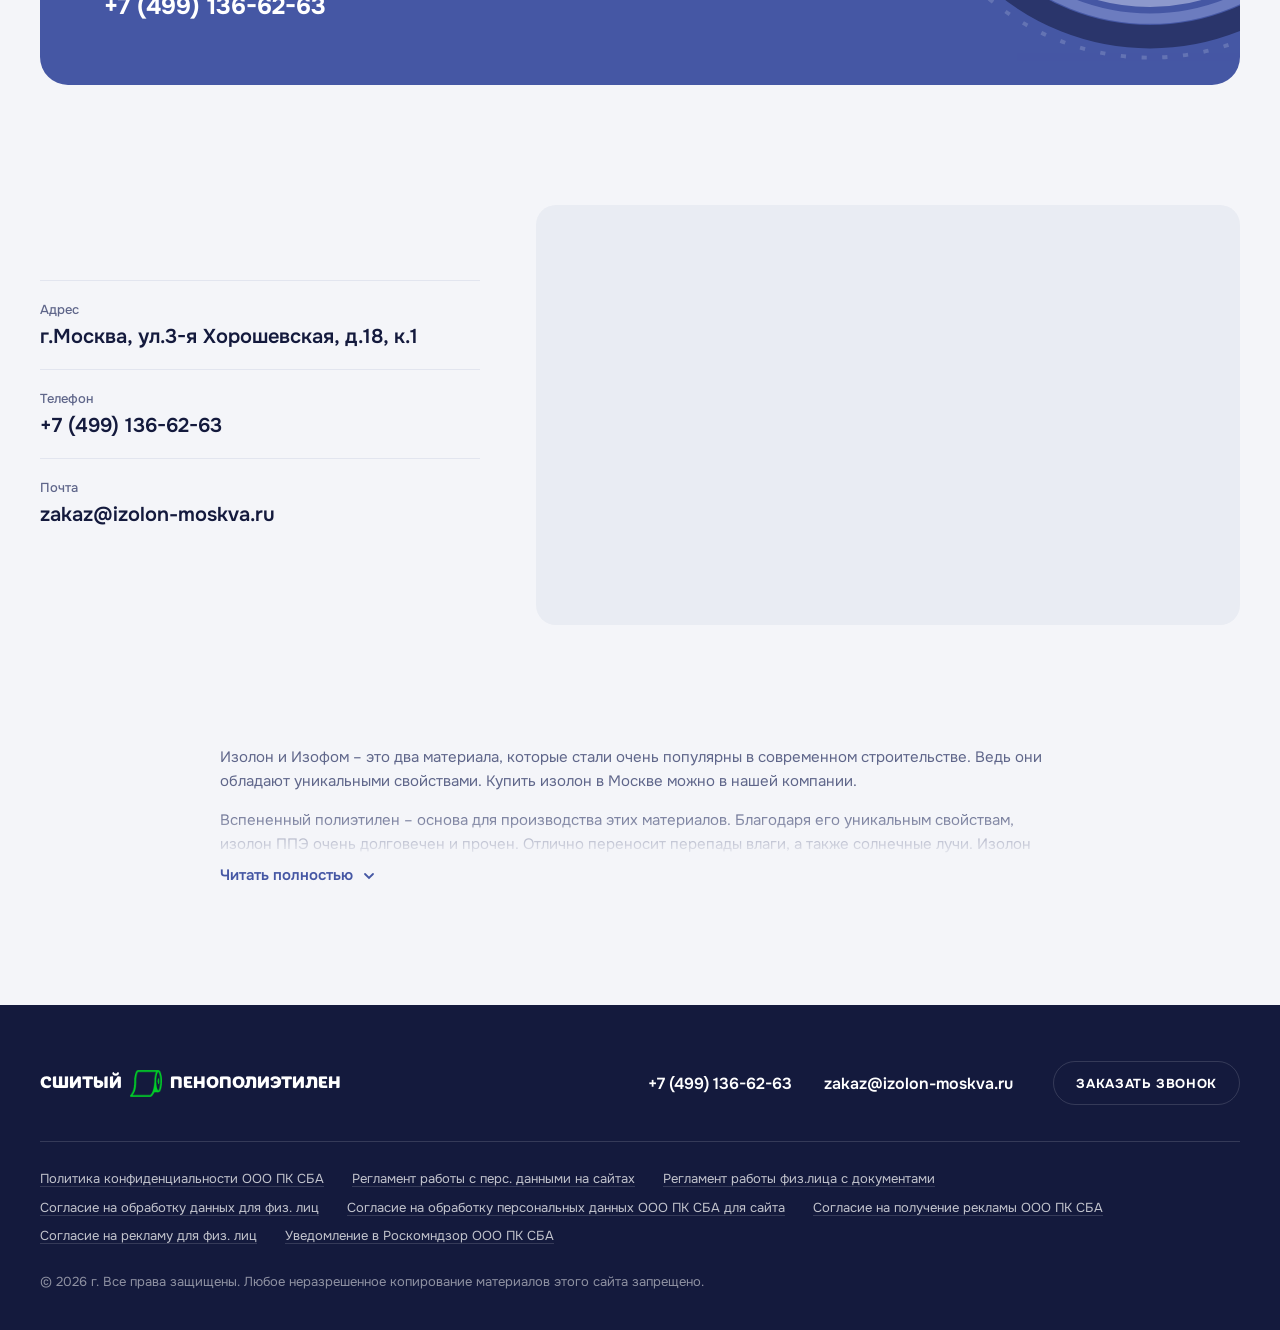
==== commit 234c7326: "Правки клиента: подложка под «плавающий пол», новый график работы, фото подложки под ПГП Co-Authored" ====
--- a/index.html
+++ b/index.html
@@ -36,7 +36,7 @@
     <div class="header__contacts">
       <a class="hphone" href="tel:+74991366263">
         <span class="hphone__num">+7 (499) 136-62-63</span>
-        <span class="hphone__sub">с 9:00 до 18:00 мск</span>
+        <span class="hphone__sub">пн–чт 9:00–18:00, пт 9:00–17:00</span>
       </a>
       <a class="pill pill--ink" href="#discount" data-order="">Заказать расчёт</a>
     </div>
@@ -57,7 +57,7 @@
         <a href="#contacts">Контакты</a>
       </nav>
       <div class="drawer__contacts">
-        <a href="tel:+74991366263">+7 (499) 136-62-63 <span>с 9:00 до 18:00 мск</span></a>
+        <a href="tel:+74991366263">+7 (499) 136-62-63 <span>пн–чт 9:00–18:00, пт 9:00–17:00</span></a>
         <a href="mailto:zakaz@izolon-moskva.ru">zakaz@izolon-moskva.ru <span>отвечаем на все письма</span></a>
         <a class="pill pill--ink drawer__cta" href="#discount" data-order="">Заказать расчёт</a>
       </div>
